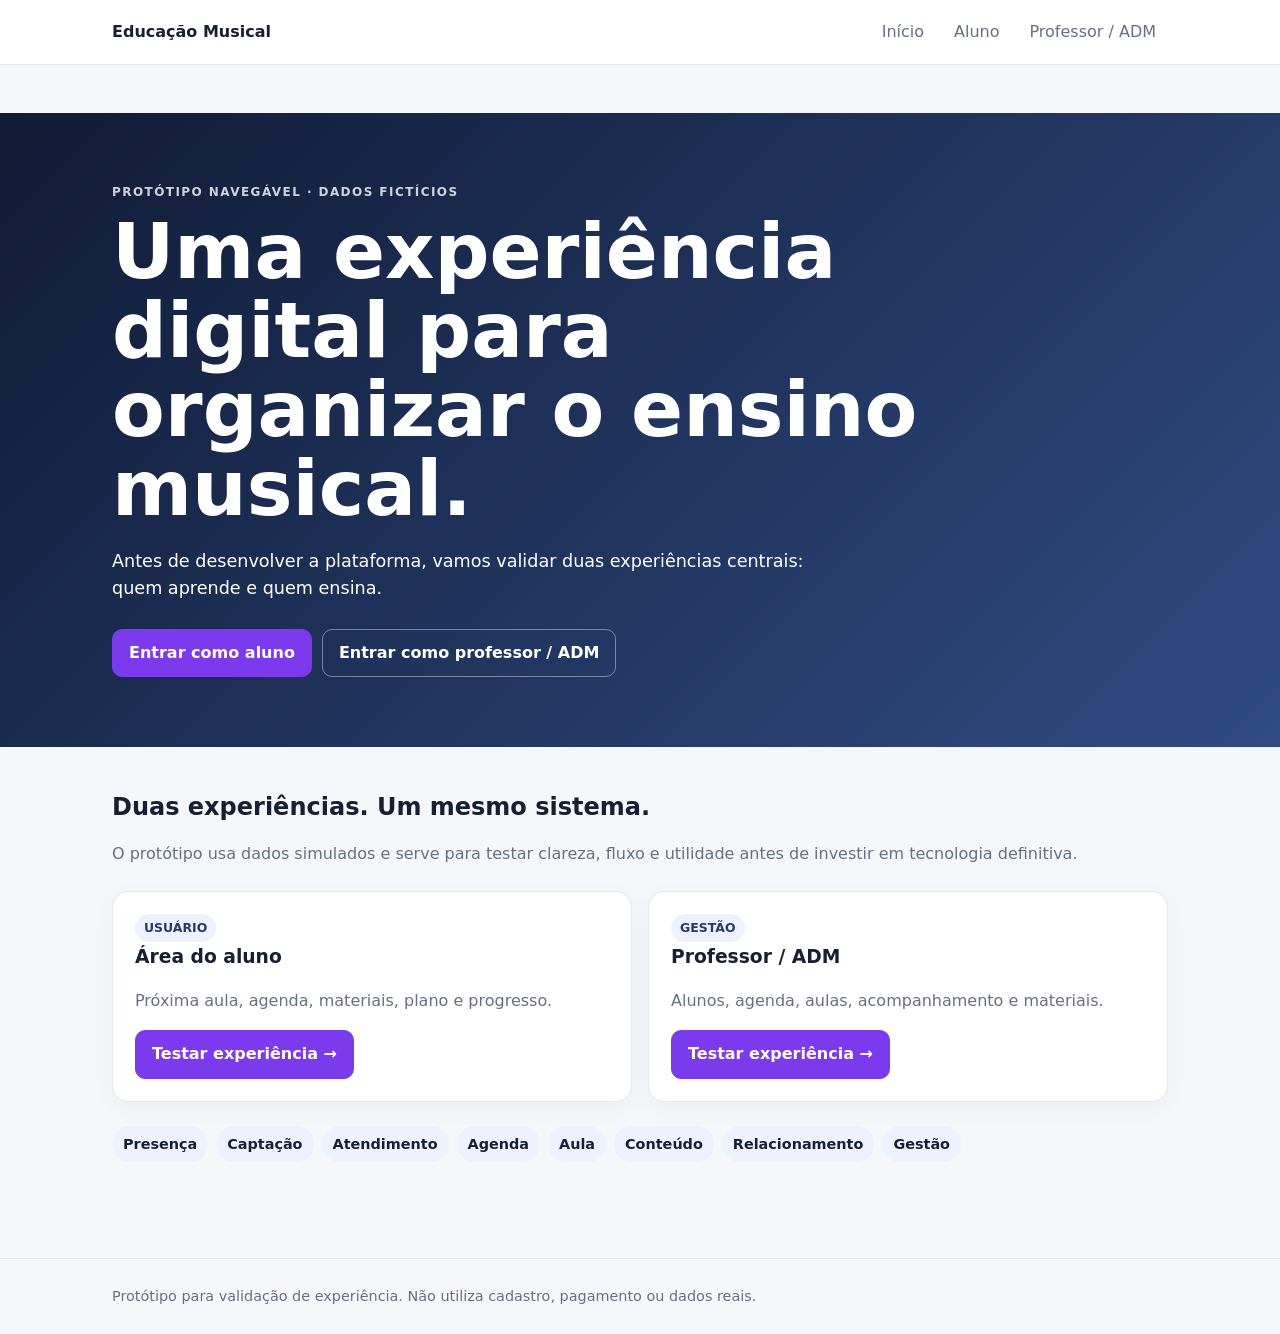
==== index.html @ 4cf5a686 "refactor: simplificar prototipo em usuario e professor" ====
<!doctype html>
<html lang="pt-BR">
<head>
<meta charset="utf-8">
<meta name="viewport" content="width=device-width,initial-scale=1">
<meta name="description" content="Protótipo navegável de uma plataforma de educação musical.">
<title>Educação Musical — Protótipo</title>
<style>
:root{--ink:#172033;--muted:#667085;--bg:#f5f7fb;--card:#fff;--line:#e4e8ef;--primary:#243b69;--accent:#7c3aed;--soft:#eef2ff;--ok:#16794b}*{box-sizing:border-box}body{margin:0;font-family:system-ui,-apple-system,"Segoe UI",sans-serif;color:var(--ink);background:var(--bg);line-height:1.55}button,input,select{font:inherit}button{cursor:pointer}.wrap{max-width:1100px;margin:auto;padding:0 22px}header{background:#fff;border-bottom:1px solid var(--line);position:sticky;top:0;z-index:10}nav{min-height:64px;display:flex;justify-content:space-between;align-items:center;gap:16px}.brand{font-weight:800}.navlinks{display:flex;gap:6px}.navlinks button{border:0;background:transparent;padding:9px 12px;border-radius:9px;color:var(--muted)}.navlinks button:hover{background:var(--soft);color:var(--primary)}main{min-height:calc(100vh - 64px)}.view{display:none;padding:48px 0 72px}.view.active{display:block}.hero{padding:70px 0;background:linear-gradient(135deg,#101b35,#304b83);color:#fff}.hero h1{font-size:clamp(2.4rem,6vw,4.8rem);line-height:1.03;max-width:820px;margin:10px 0 20px}.hero p{max-width:720px;font-size:1.1rem}.eyebrow{text-transform:uppercase;letter-spacing:.12em;font-size:.75rem;font-weight:800;opacity:.8}.actions{display:flex;gap:10px;flex-wrap:wrap;margin-top:26px}.btn{border:1px solid var(--line);border-radius:10px;padding:11px 16px;font-weight:700;background:#fff;color:var(--ink)}.btn.primary{background:var(--accent);border-color:var(--accent);color:#fff}.btn.ghost{background:transparent;border-color:#ffffff66;color:#fff}.section-head{margin-bottom:24px}.section-head h1,.section-head h2{margin:0 0 8px}.muted{color:var(--muted)}.grid{display:grid;grid-template-columns:repeat(auto-fit,minmax(230px,1fr));gap:16px}.card{background:var(--card);border:1px solid var(--line);border-radius:16px;padding:22px;box-shadow:0 7px 25px #0f172a0b}.card h3{margin-top:0}.tag{display:inline-block;background:var(--soft);color:var(--primary);border-radius:999px;padding:4px 9px;font-size:.78rem;font-weight:700}.choice{transition:.15s}.choice:hover{transform:translateY(-2px)}.choice .btn{width:100%;margin-top:10px}.price{font-size:1.7rem;font-weight:800;margin:12px 0}.flow{display:flex;flex-wrap:wrap;gap:8px;margin:24px 0}.flow span{background:var(--soft);padding:7px 11px;border-radius:999px;font-weight:700;font-size:.9rem}.form{display:grid;gap:14px;max-width:620px}label{display:grid;gap:6px;font-weight:700}input,select{padding:11px 12px;border:1px solid #cfd6e2;border-radius:9px;background:#fff}.summary{background:#f8f7ff;border:1px solid #ddd6fe;border-radius:12px;padding:16px;margin-bottom:18px}.summary strong{display:block}.notice{display:none;padding:13px 15px;border-radius:10px;margin-bottom:18px}.notice.show{display:block}.notice.ok{background:#eef8f2;border:1px solid #bfe2cd;color:#175b3a}.kpis{display:grid;grid-template-columns:repeat(auto-fit,minmax(170px,1fr));gap:14px;margin:22px 0}.kpi strong{display:block;font-size:1.8rem}.table{width:100%;border-collapse:collapse;background:#fff;border:1px solid var(--line)}.table th,.table td{padding:12px;border-bottom:1px solid var(--line);text-align:left}.table th{font-size:.82rem;color:var(--muted)}footer{border-top:1px solid var(--line);padding:26px 0;color:var(--muted);font-size:.9rem}@media(max-width:700px){nav{flex-direction:column;align-items:stretch;padding:10px 0}.navlinks{overflow:auto}.brand{text-align:center}.hero{padding:50px 0}.view{padding-top:30px}}
</style>
</head>
<body>
<header><div class="wrap"><nav><div class="brand">Educação Musical</div><div class="navlinks"><button data-route="home">Início</button><button data-route="aluno">Aluno</button><button data-route="professor">Professor / ADM</button></div></nav></div></header>
<main>
<section class="view active" id="home"><div class="hero"><div class="wrap"><div class="eyebrow">Protótipo navegável · dados fictícios</div><h1>Uma experiência digital para organizar o ensino musical.</h1><p>Antes de desenvolver a plataforma, vamos validar duas experiências centrais: quem aprende e quem ensina.</p><div class="actions"><button class="btn primary" data-route="aluno">Entrar como aluno</button><button class="btn ghost" data-route="professor">Entrar como professor / ADM</button></div></div></div><div class="wrap" style="padding-top:42px"><div class="section-head"><h2>Duas experiências. Um mesmo sistema.</h2><p class="muted">O protótipo usa dados simulados e serve para testar clareza, fluxo e utilidade antes de investir em tecnologia definitiva.</p></div><div class="grid"><div class="card"><span class="tag">USUÁRIO</span><h3>Área do aluno</h3><p class="muted">Próxima aula, agenda, materiais, plano e progresso.</p><button class="btn primary" data-route="aluno">Testar experiência →</button></div><div class="card"><span class="tag">GESTÃO</span><h3>Professor / ADM</h3><p class="muted">Alunos, agenda, aulas, acompanhamento e materiais.</p><button class="btn primary" data-route="professor">Testar experiência →</button></div></div><div class="flow"><span>Presença</span><span>Captação</span><span>Atendimento</span><span>Agenda</span><span>Aula</span><span>Conteúdo</span><span>Relacionamento</span><span>Gestão</span></div></div></section>

<section class="view" id="aluno"><div class="wrap"><div class="section-head"><div class="eyebrow" style="color:var(--accent)">Área do aluno</div><h1>Olá, Marina.</h1><p class="muted">Tudo o que você precisa para saber qual é o próximo passo.</p></div><div class="kpis"><div class="card kpi"><span class="muted">Próxima aula</span><strong id="slot">15/09</strong><span id="slotDetail">19:00 · Online</span></div><div class="card kpi"><span class="muted">Plano</span><strong id="plan">Essencial</strong><span>Ativo</span></div><div class="card kpi"><span class="muted">Progresso</span><strong>68%</strong><span>Trilha atual</span></div></div><div class="grid"><div class="card"><h3>Agendar / alterar aula</h3><p class="muted">Escolha uma opção para simular uma alteração.</p><select id="agenda"><option value="15/09|19:00 · Online">15/09 · 19:00 · Online</option><option value="16/09|18:00 · Presencial">16/09 · 18:00 · Presencial</option><option value="17/09|20:00 · Online">17/09 · 20:00 · Online</option></select><button class="btn primary" id="saveAgenda" style="margin-top:10px">Atualizar próxima aula</button><div id="agendaFeedback" class="notice ok" style="margin-top:12px">Próxima aula atualizada nesta simulação.</div></div><div class="card"><h3>Materiais</h3><p>🎥 Fundamentos de ritmo</p><p>📄 Exercício semanal — prática musical</p><button class="btn" id="materialBtn">Marcar material como visto</button><div id="materialFeedback" class="notice ok" style="margin-top:12px">Material marcado como visto.</div></div><div class="card"><h3>Meu progresso</h3><p class="muted">Acompanhamento simples da trilha atual.</p><p><strong>68%</strong> concluído</p><p>Próximo passo: concluir a prática semanal e registrar dúvidas.</p></div></div><div class="actions"><button class="btn" data-route="home">← Voltar ao início</button></div></div></section>

<section class="view" id="professor"><div class="wrap"><div class="section-head"><div class="eyebrow" style="color:var(--accent)">Professor / ADM</div><h1>Painel de gestão</h1><p class="muted">Uma visão simples para organizar alunos, agenda e acompanhamento.</p></div><div class="kpis"><div class="card kpi"><span class="muted">Alunos ativos</span><strong>24</strong><span>+3 este mês</span></div><div class="card kpi"><span class="muted">Aulas hoje</span><strong>6</strong><span>2 próximas</span></div><div class="card kpi"><span class="muted">Pendências</span><strong>4</strong><span>Precisam de atenção</span></div></div><div class="grid"><div class="card"><h3>Alunos</h3><p class="muted">Acompanhe situação e próximo passo.</p><table class="table"><thead><tr><th>Aluno</th><th>Status</th><th>Próxima aula</th></tr></thead><tbody><tr><td>Marina Souza</td><td>Ativo</td><td>15/09 · 19h</td></tr><tr><td>Rafael Lima</td><td>Ativo</td><td>16/09 · 18h</td></tr><tr><td>Camila Alves</td><td>Atenção</td><td>17/09 · 20h</td></tr></tbody></table></div><div class="card"><h3>Agenda</h3><p>Hoje · 18:00 — Aula individual</p><p>Hoje · 19:00 — Aula individual</p><p>Amanhã · 18:00 — Aula presencial</p><button class="btn primary" id="agendaAdmBtn">Ver agenda completa</button><div id="agendaAdmFeedback" class="notice ok" style="margin-top:12px">Aqui entrará a agenda integrada na próxima etapa.</div></div><div class="card"><h3>Acompanhamento</h3><p class="muted">Registrar evolução, observações e próximos objetivos de cada aluno.</p><button class="btn primary" id="studentBtn">Abrir acompanhamento</button><div id="studentFeedback" class="notice ok" style="margin-top:12px">Área de acompanhamento prevista para o próximo ciclo.</div></div><div class="card"><h3>Materiais</h3><p class="muted">Organizar conteúdos e materiais disponibilizados aos alunos.</p><button class="btn" id="materialsAdmBtn">Gerenciar materiais</button><div id="materialsAdmFeedback" class="notice ok" style="margin-top:12px">Gestão de materiais prevista para o próximo ciclo.</div></div></div><div class="actions"><button class="btn" data-route="home">← Voltar ao início</button></div></div></section>
</main>
<footer><div class="wrap">Protótipo para validação de experiência. Não utiliza cadastro, pagamento ou dados reais.</div></footer>
<script>
const state={route:'home',slot:'15/09|19:00 · Online'};
function show(route){document.querySelectorAll('.view').forEach(v=>v.classList.toggle('active',v.id===route));state.route=route;window.scrollTo({top:0,behavior:'smooth'});}
document.querySelectorAll('[data-route]').forEach(b=>b.addEventListener('click',()=>show(b.dataset.route)));
document.getElementById('saveAgenda').addEventListener('click',()=>{const [d,t]=document.getElementById('agenda').value.split('|');state.slot=d+'|'+t;document.getElementById('slot').textContent=d;document.getElementById('slotDetail').textContent=t;document.getElementById('agendaFeedback').classList.add('show');});
function feedback(id){document.getElementById(id).classList.add('show')}
document.getElementById('materialBtn').addEventListener('click',()=>feedback('materialFeedback'));
document.getElementById('agendaAdmBtn').addEventListener('click',()=>feedback('agendaAdmFeedback'));
document.getElementById('studentBtn').addEventListener('click',()=>feedback('studentFeedback'));
document.getElementById('materialsAdmBtn').addEventListener('click',()=>feedback('materialsAdmFeedback'));
</script>
</body>
</html>
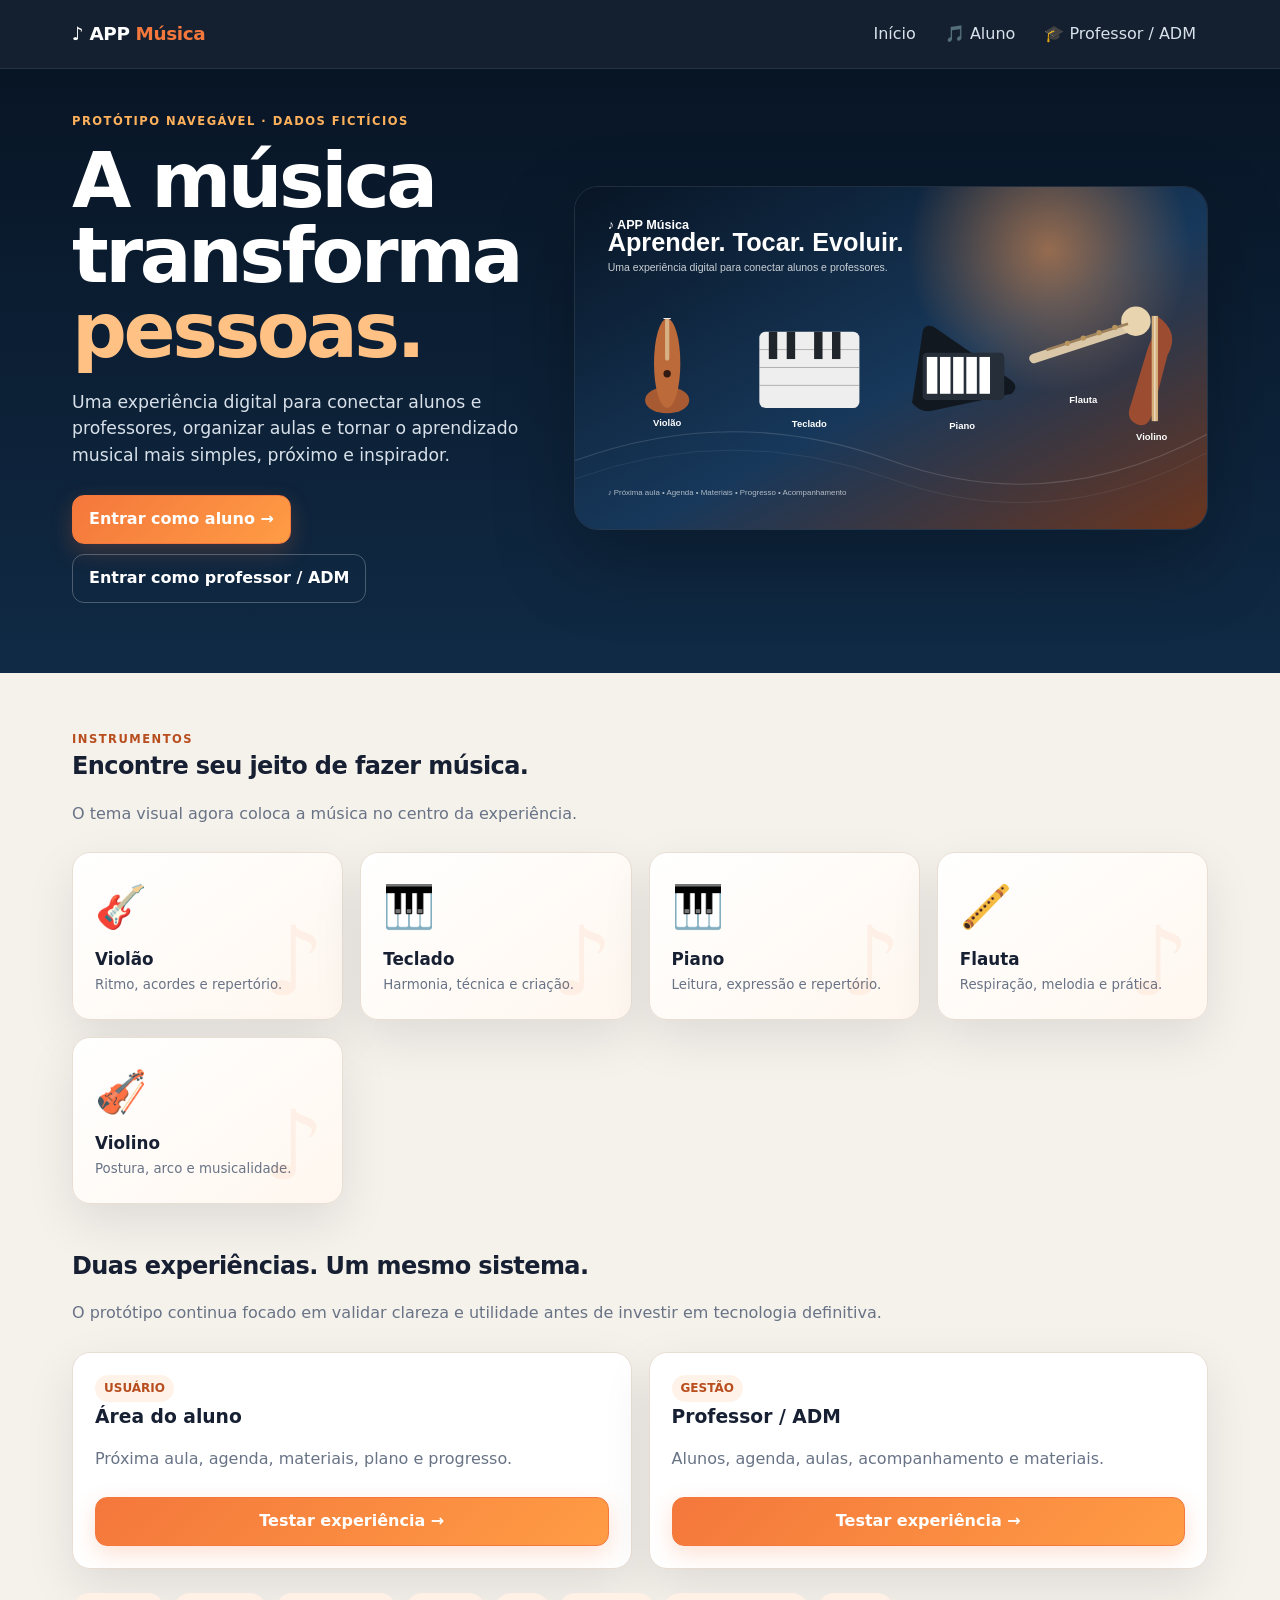
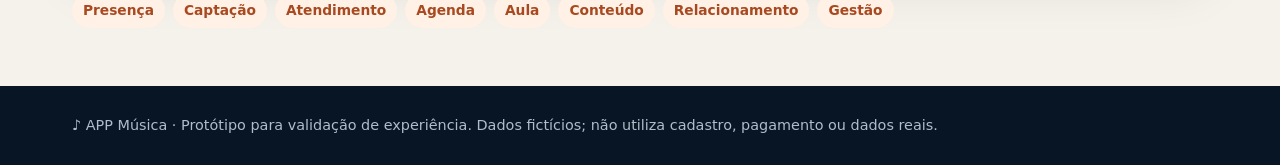
==== commit ab2aee1c: "feat: renovar prototipo com tema musical" ====
--- a/index.html
+++ b/index.html
@@ -4,31 +4,28 @@
 <meta charset="utf-8">
 <meta name="viewport" content="width=device-width,initial-scale=1">
 <meta name="description" content="Protótipo navegável de uma plataforma de educação musical.">
-<title>Educação Musical — Protótipo</title>
+<title>APP Música — Protótipo</title>
 <style>
-:root{--ink:#172033;--muted:#667085;--bg:#f5f7fb;--card:#fff;--line:#e4e8ef;--primary:#243b69;--accent:#7c3aed;--soft:#eef2ff;--ok:#16794b}*{box-sizing:border-box}body{margin:0;font-family:system-ui,-apple-system,"Segoe UI",sans-serif;color:var(--ink);background:var(--bg);line-height:1.55}button,input,select{font:inherit}button{cursor:pointer}.wrap{max-width:1100px;margin:auto;padding:0 22px}header{background:#fff;border-bottom:1px solid var(--line);position:sticky;top:0;z-index:10}nav{min-height:64px;display:flex;justify-content:space-between;align-items:center;gap:16px}.brand{font-weight:800}.navlinks{display:flex;gap:6px}.navlinks button{border:0;background:transparent;padding:9px 12px;border-radius:9px;color:var(--muted)}.navlinks button:hover{background:var(--soft);color:var(--primary)}main{min-height:calc(100vh - 64px)}.view{display:none;padding:48px 0 72px}.view.active{display:block}.hero{padding:70px 0;background:linear-gradient(135deg,#101b35,#304b83);color:#fff}.hero h1{font-size:clamp(2.4rem,6vw,4.8rem);line-height:1.03;max-width:820px;margin:10px 0 20px}.hero p{max-width:720px;font-size:1.1rem}.eyebrow{text-transform:uppercase;letter-spacing:.12em;font-size:.75rem;font-weight:800;opacity:.8}.actions{display:flex;gap:10px;flex-wrap:wrap;margin-top:26px}.btn{border:1px solid var(--line);border-radius:10px;padding:11px 16px;font-weight:700;background:#fff;color:var(--ink)}.btn.primary{background:var(--accent);border-color:var(--accent);color:#fff}.btn.ghost{background:transparent;border-color:#ffffff66;color:#fff}.section-head{margin-bottom:24px}.section-head h1,.section-head h2{margin:0 0 8px}.muted{color:var(--muted)}.grid{display:grid;grid-template-columns:repeat(auto-fit,minmax(230px,1fr));gap:16px}.card{background:var(--card);border:1px solid var(--line);border-radius:16px;padding:22px;box-shadow:0 7px 25px #0f172a0b}.card h3{margin-top:0}.tag{display:inline-block;background:var(--soft);color:var(--primary);border-radius:999px;padding:4px 9px;font-size:.78rem;font-weight:700}.choice{transition:.15s}.choice:hover{transform:translateY(-2px)}.choice .btn{width:100%;margin-top:10px}.price{font-size:1.7rem;font-weight:800;margin:12px 0}.flow{display:flex;flex-wrap:wrap;gap:8px;margin:24px 0}.flow span{background:var(--soft);padding:7px 11px;border-radius:999px;font-weight:700;font-size:.9rem}.form{display:grid;gap:14px;max-width:620px}label{display:grid;gap:6px;font-weight:700}input,select{padding:11px 12px;border:1px solid #cfd6e2;border-radius:9px;background:#fff}.summary{background:#f8f7ff;border:1px solid #ddd6fe;border-radius:12px;padding:16px;margin-bottom:18px}.summary strong{display:block}.notice{display:none;padding:13px 15px;border-radius:10px;margin-bottom:18px}.notice.show{display:block}.notice.ok{background:#eef8f2;border:1px solid #bfe2cd;color:#175b3a}.kpis{display:grid;grid-template-columns:repeat(auto-fit,minmax(170px,1fr));gap:14px;margin:22px 0}.kpi strong{display:block;font-size:1.8rem}.table{width:100%;border-collapse:collapse;background:#fff;border:1px solid var(--line)}.table th,.table td{padding:12px;border-bottom:1px solid var(--line);text-align:left}.table th{font-size:.82rem;color:var(--muted)}footer{border-top:1px solid var(--line);padding:26px 0;color:var(--muted);font-size:.9rem}@media(max-width:700px){nav{flex-direction:column;align-items:stretch;padding:10px 0}.navlinks{overflow:auto}.brand{text-align:center}.hero{padding:50px 0}.view{padding-top:30px}}
+:root{--ink:#172033;--muted:#687386;--bg:#f5f1eb;--card:#fff;--line:#e8ded3;--navy:#081525;--blue:#17385b;--orange:#f4773b;--gold:#ffb15c;--soft:#fff3e9;--ok:#16794b;--shadow:0 18px 50px #07152518}*{box-sizing:border-box}html{scroll-behavior:smooth}body{margin:0;font-family:Inter,system-ui,-apple-system,"Segoe UI",sans-serif;color:var(--ink);background:var(--bg);line-height:1.55}button,input,select{font:inherit}button{cursor:pointer}.wrap{max-width:1180px;margin:auto;padding:0 22px}header{background:#081525f2;color:#fff;border-bottom:1px solid #ffffff16;position:sticky;top:0;z-index:20;backdrop-filter:blur(12px)}nav{min-height:68px;display:flex;justify-content:space-between;align-items:center;gap:18px}.brand{font-weight:900;font-size:1.15rem;letter-spacing:-.02em}.brand span{color:var(--orange)}.navlinks{display:flex;gap:5px}.navlinks button{border:0;background:transparent;padding:9px 12px;border-radius:10px;color:#d9e1eb}.navlinks button:hover{background:#ffffff12;color:#fff}.view{display:none}.view.active{display:block}.hero{padding:44px 0 70px;background:linear-gradient(180deg,var(--navy),#102a45);color:#fff}.hero-grid{display:grid;grid-template-columns:.85fr 1.15fr;gap:34px;align-items:center}.eyebrow{text-transform:uppercase;letter-spacing:.13em;font-size:.72rem;font-weight:900;color:var(--gold)}.hero h1{font-size:clamp(2.7rem,6vw,5.4rem);line-height:.98;letter-spacing:-.045em;max-width:650px;margin:12px 0 20px}.hero h1 em{font-style:normal;color:#ffc184}.hero p{max-width:620px;color:#d8e1ea;font-size:1.08rem}.actions{display:flex;gap:10px;flex-wrap:wrap;margin-top:26px}.btn{border:1px solid var(--line);border-radius:12px;padding:11px 16px;font-weight:800;background:#fff;color:var(--ink);transition:.16s}.btn:hover{transform:translateY(-1px)}.btn.primary{background:linear-gradient(135deg,var(--orange),#ff9c45);border-color:var(--orange);color:#fff;box-shadow:0 8px 22px #f4773b38}.btn.dark{background:#102d4a;border-color:#31587d;color:#fff}.btn.ghost{background:transparent;border-color:#ffffff40;color:#fff}.hero-art{border-radius:24px;overflow:hidden;box-shadow:0 30px 80px #00000042;border:1px solid #ffffff18}.hero-art img{display:block;width:100%;height:auto}.section{padding:58px 0}.section-head{margin-bottom:26px}.section-head h1,.section-head h2{margin:0 0 8px;letter-spacing:-.025em}.muted{color:var(--muted)}.grid{display:grid;grid-template-columns:repeat(auto-fit,minmax(235px,1fr));gap:17px}.card{background:var(--card);border:1px solid var(--line);border-radius:18px;padding:22px;box-shadow:var(--shadow)}.card h3{margin:0 0 8px}.instrument{position:relative;overflow:hidden;min-height:145px;background:linear-gradient(145deg,#fff,#fff7ef)}.instrument .icon{font-size:2.6rem}.instrument strong{display:block;font-size:1.05rem;margin-top:6px}.instrument small{color:var(--muted)}.instrument:after{content:'♪';position:absolute;right:18px;bottom:-18px;font-size:6rem;color:#f4773b12;font-weight:900}.tag{display:inline-block;background:var(--soft);color:#b84d1e;border-radius:999px;padding:4px 9px;font-size:.75rem;font-weight:900}.choice{transition:.16s}.choice:hover{transform:translateY(-3px)}.choice .btn{width:100%;margin-top:10px}.kpis{display:grid;grid-template-columns:repeat(auto-fit,minmax(170px,1fr));gap:14px;margin:22px 0}.kpi strong{display:block;font-size:1.8rem;line-height:1.15;margin:5px 0}.progress{height:10px;border-radius:99px;background:#eee5dc;overflow:hidden}.progress i{display:block;height:100%;width:68%;background:linear-gradient(90deg,var(--orange),var(--gold));border-radius:99px}.notice{display:none;padding:13px 15px;border-radius:10px;margin-top:12px}.notice.show{display:block}.notice.ok{background:#eef8f2;border:1px solid #bfe2cd;color:#175b3a}.table{width:100%;border-collapse:collapse;background:#fff;border:1px solid var(--line);border-radius:12px;overflow:hidden}.table th,.table td{padding:12px;border-bottom:1px solid var(--line);text-align:left}.table th{font-size:.8rem;color:var(--muted)}.dark-panel{background:linear-gradient(145deg,#081525,#17385b);color:#fff;border-radius:22px;padding:26px;box-shadow:0 22px 60px #07152525}.dark-panel .card{background:#ffffff0b;border-color:#ffffff14;color:#fff;box-shadow:none}.dark-panel .muted{color:#b9c6d5}.flow{display:flex;flex-wrap:wrap;gap:8px;margin-top:24px}.flow span{background:#fff1e6;color:#a84920;padding:7px 11px;border-radius:999px;font-weight:800;font-size:.86rem}footer{background:#081525;color:#aebdca;padding:28px 0;font-size:.9rem}@media(max-width:850px){.hero-grid{grid-template-columns:1fr}.hero-art{order:-1}.hero h1{font-size:clamp(2.6rem,12vw,4rem)}}@media(max-width:700px){nav{flex-direction:column;align-items:stretch;padding:10px 0}.navlinks{overflow:auto}.navlinks button{white-space:nowrap}.brand{text-align:center}.hero{padding-top:26px}.section{padding:38px 0}.card{padding:18px}}
 </style>
 </head>
 <body>
-<header><div class="wrap"><nav><div class="brand">Educação Musical</div><div class="navlinks"><button data-route="home">Início</button><button data-route="aluno">Aluno</button><button data-route="professor">Professor / ADM</button></div></nav></div></header>
+<header><div class="wrap"><nav><div class="brand">♪ APP <span>Música</span></div><div class="navlinks"><button data-route="home">Início</button><button data-route="aluno">🎵 Aluno</button><button data-route="professor">🎓 Professor / ADM</button></div></nav></div></header>
 <main>
-<section class="view active" id="home"><div class="hero"><div class="wrap"><div class="eyebrow">Protótipo navegável · dados fictícios</div><h1>Uma experiência digital para organizar o ensino musical.</h1><p>Antes de desenvolver a plataforma, vamos validar duas experiências centrais: quem aprende e quem ensina.</p><div class="actions"><button class="btn primary" data-route="aluno">Entrar como aluno</button><button class="btn ghost" data-route="professor">Entrar como professor / ADM</button></div></div></div><div class="wrap" style="padding-top:42px"><div class="section-head"><h2>Duas experiências. Um mesmo sistema.</h2><p class="muted">O protótipo usa dados simulados e serve para testar clareza, fluxo e utilidade antes de investir em tecnologia definitiva.</p></div><div class="grid"><div class="card"><span class="tag">USUÁRIO</span><h3>Área do aluno</h3><p class="muted">Próxima aula, agenda, materiais, plano e progresso.</p><button class="btn primary" data-route="aluno">Testar experiência →</button></div><div class="card"><span class="tag">GESTÃO</span><h3>Professor / ADM</h3><p class="muted">Alunos, agenda, aulas, acompanhamento e materiais.</p><button class="btn primary" data-route="professor">Testar experiência →</button></div></div><div class="flow"><span>Presença</span><span>Captação</span><span>Atendimento</span><span>Agenda</span><span>Aula</span><span>Conteúdo</span><span>Relacionamento</span><span>Gestão</span></div></div></section>
-
-<section class="view" id="aluno"><div class="wrap"><div class="section-head"><div class="eyebrow" style="color:var(--accent)">Área do aluno</div><h1>Olá, Marina.</h1><p class="muted">Tudo o que você precisa para saber qual é o próximo passo.</p></div><div class="kpis"><div class="card kpi"><span class="muted">Próxima aula</span><strong id="slot">15/09</strong><span id="slotDetail">19:00 · Online</span></div><div class="card kpi"><span class="muted">Plano</span><strong id="plan">Essencial</strong><span>Ativo</span></div><div class="card kpi"><span class="muted">Progresso</span><strong>68%</strong><span>Trilha atual</span></div></div><div class="grid"><div class="card"><h3>Agendar / alterar aula</h3><p class="muted">Escolha uma opção para simular uma alteração.</p><select id="agenda"><option value="15/09|19:00 · Online">15/09 · 19:00 · Online</option><option value="16/09|18:00 · Presencial">16/09 · 18:00 · Presencial</option><option value="17/09|20:00 · Online">17/09 · 20:00 · Online</option></select><button class="btn primary" id="saveAgenda" style="margin-top:10px">Atualizar próxima aula</button><div id="agendaFeedback" class="notice ok" style="margin-top:12px">Próxima aula atualizada nesta simulação.</div></div><div class="card"><h3>Materiais</h3><p>🎥 Fundamentos de ritmo</p><p>📄 Exercício semanal — prática musical</p><button class="btn" id="materialBtn">Marcar material como visto</button><div id="materialFeedback" class="notice ok" style="margin-top:12px">Material marcado como visto.</div></div><div class="card"><h3>Meu progresso</h3><p class="muted">Acompanhamento simples da trilha atual.</p><p><strong>68%</strong> concluído</p><p>Próximo passo: concluir a prática semanal e registrar dúvidas.</p></div></div><div class="actions"><button class="btn" data-route="home">← Voltar ao início</button></div></div></section>
-
-<section class="view" id="professor"><div class="wrap"><div class="section-head"><div class="eyebrow" style="color:var(--accent)">Professor / ADM</div><h1>Painel de gestão</h1><p class="muted">Uma visão simples para organizar alunos, agenda e acompanhamento.</p></div><div class="kpis"><div class="card kpi"><span class="muted">Alunos ativos</span><strong>24</strong><span>+3 este mês</span></div><div class="card kpi"><span class="muted">Aulas hoje</span><strong>6</strong><span>2 próximas</span></div><div class="card kpi"><span class="muted">Pendências</span><strong>4</strong><span>Precisam de atenção</span></div></div><div class="grid"><div class="card"><h3>Alunos</h3><p class="muted">Acompanhe situação e próximo passo.</p><table class="table"><thead><tr><th>Aluno</th><th>Status</th><th>Próxima aula</th></tr></thead><tbody><tr><td>Marina Souza</td><td>Ativo</td><td>15/09 · 19h</td></tr><tr><td>Rafael Lima</td><td>Ativo</td><td>16/09 · 18h</td></tr><tr><td>Camila Alves</td><td>Atenção</td><td>17/09 · 20h</td></tr></tbody></table></div><div class="card"><h3>Agenda</h3><p>Hoje · 18:00 — Aula individual</p><p>Hoje · 19:00 — Aula individual</p><p>Amanhã · 18:00 — Aula presencial</p><button class="btn primary" id="agendaAdmBtn">Ver agenda completa</button><div id="agendaAdmFeedback" class="notice ok" style="margin-top:12px">Aqui entrará a agenda integrada na próxima etapa.</div></div><div class="card"><h3>Acompanhamento</h3><p class="muted">Registrar evolução, observações e próximos objetivos de cada aluno.</p><button class="btn primary" id="studentBtn">Abrir acompanhamento</button><div id="studentFeedback" class="notice ok" style="margin-top:12px">Área de acompanhamento prevista para o próximo ciclo.</div></div><div class="card"><h3>Materiais</h3><p class="muted">Organizar conteúdos e materiais disponibilizados aos alunos.</p><button class="btn" id="materialsAdmBtn">Gerenciar materiais</button><div id="materialsAdmFeedback" class="notice ok" style="margin-top:12px">Gestão de materiais prevista para o próximo ciclo.</div></div></div><div class="actions"><button class="btn" data-route="home">← Voltar ao início</button></div></div></section>
+<section class="view active" id="home">
+<div class="hero"><div class="wrap hero-grid"><div><div class="eyebrow">Protótipo navegável · dados fictícios</div><h1>A música transforma <em>pessoas.</em></h1><p>Uma experiência digital para conectar alunos e professores, organizar aulas e tornar o aprendizado musical mais simples, próximo e inspirador.</p><div class="actions"><button class="btn primary" data-route="aluno">Entrar como aluno →</button><button class="btn ghost" data-route="professor">Entrar como professor / ADM</button></div></div><div class="hero-art"><img src="assets/app-musica-visual.svg" alt="Ambiente musical com violão, teclado, piano, flauta e violino"></div></div></div>
+<div class="section"><div class="wrap"><div class="section-head"><div class="eyebrow" style="color:#b84d1e">Instrumentos</div><h2>Encontre seu jeito de fazer música.</h2><p class="muted">O tema visual agora coloca a música no centro da experiência.</p></div><div class="grid"><div class="card instrument"><div class="icon">🎸</div><strong>Violão</strong><small>Ritmo, acordes e repertório.</small></div><div class="card instrument"><div class="icon">🎹</div><strong>Teclado</strong><small>Harmonia, técnica e criação.</small></div><div class="card instrument"><div class="icon">🎹</div><strong>Piano</strong><small>Leitura, expressão e repertório.</small></div><div class="card instrument"><div class="icon">🪈</div><strong>Flauta</strong><small>Respiração, melodia e prática.</small></div><div class="card instrument"><div class="icon">🎻</div><strong>Violino</strong><small>Postura, arco e musicalidade.</small></div></div><div class="section-head" style="margin-top:44px"><h2>Duas experiências. Um mesmo sistema.</h2><p class="muted">O protótipo continua focado em validar clareza e utilidade antes de investir em tecnologia definitiva.</p></div><div class="grid"><div class="card choice"><span class="tag">USUÁRIO</span><h3>Área do aluno</h3><p class="muted">Próxima aula, agenda, materiais, plano e progresso.</p><button class="btn primary" data-route="aluno">Testar experiência →</button></div><div class="card choice"><span class="tag">GESTÃO</span><h3>Professor / ADM</h3><p class="muted">Alunos, agenda, aulas, acompanhamento e materiais.</p><button class="btn primary" data-route="professor">Testar experiência →</button></div></div><div class="flow"><span>Presença</span><span>Captação</span><span>Atendimento</span><span>Agenda</span><span>Aula</span><span>Conteúdo</span><span>Relacionamento</span><span>Gestão</span></div></div></div>
+</section>
+<section class="view" id="aluno"><div class="section"><div class="wrap"><div class="section-head"><div class="eyebrow" style="color:#b84d1e">🎵 Área do aluno</div><h1>Olá, Marina.</h1><p class="muted">Tudo o que você precisa para saber qual é o próximo passo na sua jornada musical.</p></div><div class="kpis"><div class="card kpi"><span class="muted">Próxima aula</span><strong id="slot">15/09</strong><span id="slotDetail">19:00 · Online</span></div><div class="card kpi"><span class="muted">Instrumento</span><strong>Violão</strong><span>Nível intermediário</span></div><div class="card kpi"><span class="muted">Progresso</span><strong>68%</strong><span>Trilha atual</span></div></div><div class="grid"><div class="card"><h3>Próxima aula 🎸</h3><p><strong>Violão — repertório e ritmo</strong></p><p class="muted">Professor Carlos Mendes · 15/09 às 19:00</p><button class="btn primary">Ver detalhes da aula</button></div><div class="card"><h3>Agendar / alterar aula</h3><p class="muted">Escolha uma opção para simular uma alteração.</p><select id="agenda"><option value="15/09|19:00 · Online">15/09 · 19:00 · Online</option><option value="16/09|18:00 · Presencial">16/09 · 18:00 · Presencial</option><option value="17/09|20:00 · Online">17/09 · 20:00 · Online</option></select><button class="btn primary" id="saveAgenda" style="margin-top:10px">Atualizar próxima aula</button><div id="agendaFeedback" class="notice ok">Próxima aula atualizada nesta simulação.</div></div><div class="card"><h3>Materiais 🎼</h3><p>🎥 Fundamentos de ritmo</p><p>📄 Exercício semanal — prática musical</p><p>🎸 Repertório da próxima aula</p><button class="btn" id="materialBtn">Marcar material como visto</button><div id="materialFeedback" class="notice ok">Material marcado como visto.</div></div><div class="card"><h3>Meu progresso</h3><p class="muted">Violão · Trilha intermediária</p><div class="progress"><i></i></div><p><strong>68%</strong> concluído</p><p>Próximo passo: concluir a prática semanal e registrar dúvidas.</p></div></div><div class="actions"><button class="btn dark" data-route="home">← Voltar ao início</button></div></div></div></section>
+<section class="view" id="professor"><div class="section"><div class="wrap"><div class="dark-panel"><div class="section-head"><div class="eyebrow">🎓 Professor / ADM</div><h1>Painel de gestão musical</h1><p class="muted">Uma visão simples para organizar alunos, agenda, aulas e acompanhamento.</p></div><div class="kpis"><div class="card kpi"><span class="muted">Alunos ativos</span><strong>24</strong><span>+3 este mês</span></div><div class="card kpi"><span class="muted">Aulas hoje</span><strong>6</strong><span>2 próximas</span></div><div class="card kpi"><span class="muted">Pendências</span><strong>4</strong><span>Precisam de atenção</span></div><div class="card kpi"><span class="muted">Instrumentos</span><strong>5</strong><span>Violão · Teclado · Piano · Flauta · Violino</span></div></div><div class="grid"><div class="card"><h3>Alunos</h3><p class="muted">Acompanhe situação, instrumento e próximo passo.</p><table class="table"><thead><tr><th>Aluno</th><th>Instrumento</th><th>Próxima aula</th></tr></thead><tbody><tr><td>Marina Souza</td><td>🎸 Violão</td><td>15/09 · 19h</td></tr><tr><td>Rafael Lima</td><td>🎹 Teclado</td><td>16/09 · 18h</td></tr><tr><td>Camila Alves</td><td>🪈 Flauta</td><td>17/09 · 20h</td></tr><tr><td>Lucas Ferreira</td><td>🎻 Violino</td><td>18/09 · 17h</td></tr></tbody></table></div><div class="card"><h3>Agenda 🎶</h3><p>Hoje · 18:00 — Violão</p><p>Hoje · 19:00 — Teclado</p><p>Amanhã · 18:00 — Piano</p><p>Amanhã · 20:00 — Violino</p><button class="btn primary" id="agendaAdmBtn">Ver agenda completa</button><div id="agendaAdmFeedback" class="notice ok">Aqui entrará a agenda integrada na próxima etapa.</div></div><div class="card"><h3>Acompanhamento</h3><p class="muted">Registrar evolução, observações e próximos objetivos de cada aluno.</p><button class="btn primary" id="studentBtn">Abrir acompanhamento</button><div id="studentFeedback" class="notice ok">Área de acompanhamento prevista para o próximo ciclo.</div></div><div class="card"><h3>Materiais 🎼</h3><p class="muted">Organizar partituras, exercícios, vídeos e repertórios por instrumento.</p><button class="btn" id="materialsAdmBtn">Gerenciar materiais</button><div id="materialsAdmFeedback" class="notice ok">Gestão de materiais prevista para o próximo ciclo.</div></div></div><div class="actions"><button class="btn" data-route="home">← Voltar ao início</button></div></div></div></div></section>
 </main>
-<footer><div class="wrap">Protótipo para validação de experiência. Não utiliza cadastro, pagamento ou dados reais.</div></footer>
+<footer><div class="wrap">♪ APP Música · Protótipo para validação de experiência. Dados fictícios; não utiliza cadastro, pagamento ou dados reais.</div></footer>
 <script>
-const state={route:'home',slot:'15/09|19:00 · Online'};
-function show(route){document.querySelectorAll('.view').forEach(v=>v.classList.toggle('active',v.id===route));state.route=route;window.scrollTo({top:0,behavior:'smooth'});}
+function show(route){document.querySelectorAll('.view').forEach(v=>v.classList.toggle('active',v.id===route));window.scrollTo({top:0,behavior:'smooth'})}
 document.querySelectorAll('[data-route]').forEach(b=>b.addEventListener('click',()=>show(b.dataset.route)));
-document.getElementById('saveAgenda').addEventListener('click',()=>{const [d,t]=document.getElementById('agenda').value.split('|');state.slot=d+'|'+t;document.getElementById('slot').textContent=d;document.getElementById('slotDetail').textContent=t;document.getElementById('agendaFeedback').classList.add('show');});
+document.getElementById('saveAgenda').addEventListener('click',()=>{const [d,t]=document.getElementById('agenda').value.split('|');document.getElementById('slot').textContent=d;document.getElementById('slotDetail').textContent=t;document.getElementById('agendaFeedback').classList.add('show')});
 function feedback(id){document.getElementById(id).classList.add('show')}
-document.getElementById('materialBtn').addEventListener('click',()=>feedback('materialFeedback'));
-document.getElementById('agendaAdmBtn').addEventListener('click',()=>feedback('agendaAdmFeedback'));
-document.getElementById('studentBtn').addEventListener('click',()=>feedback('studentFeedback'));
-document.getElementById('materialsAdmBtn').addEventListener('click',()=>feedback('materialsAdmFeedback'));
+document.getElementById('materialBtn').addEventListener('click',()=>feedback('materialFeedback'));document.getElementById('agendaAdmBtn').addEventListener('click',()=>feedback('agendaAdmFeedback'));document.getElementById('studentBtn').addEventListener('click',()=>feedback('studentFeedback'));document.getElementById('materialsAdmBtn').addEventListener('click',()=>feedback('materialsAdmFeedback'));
 </script>
 </body>
 </html>
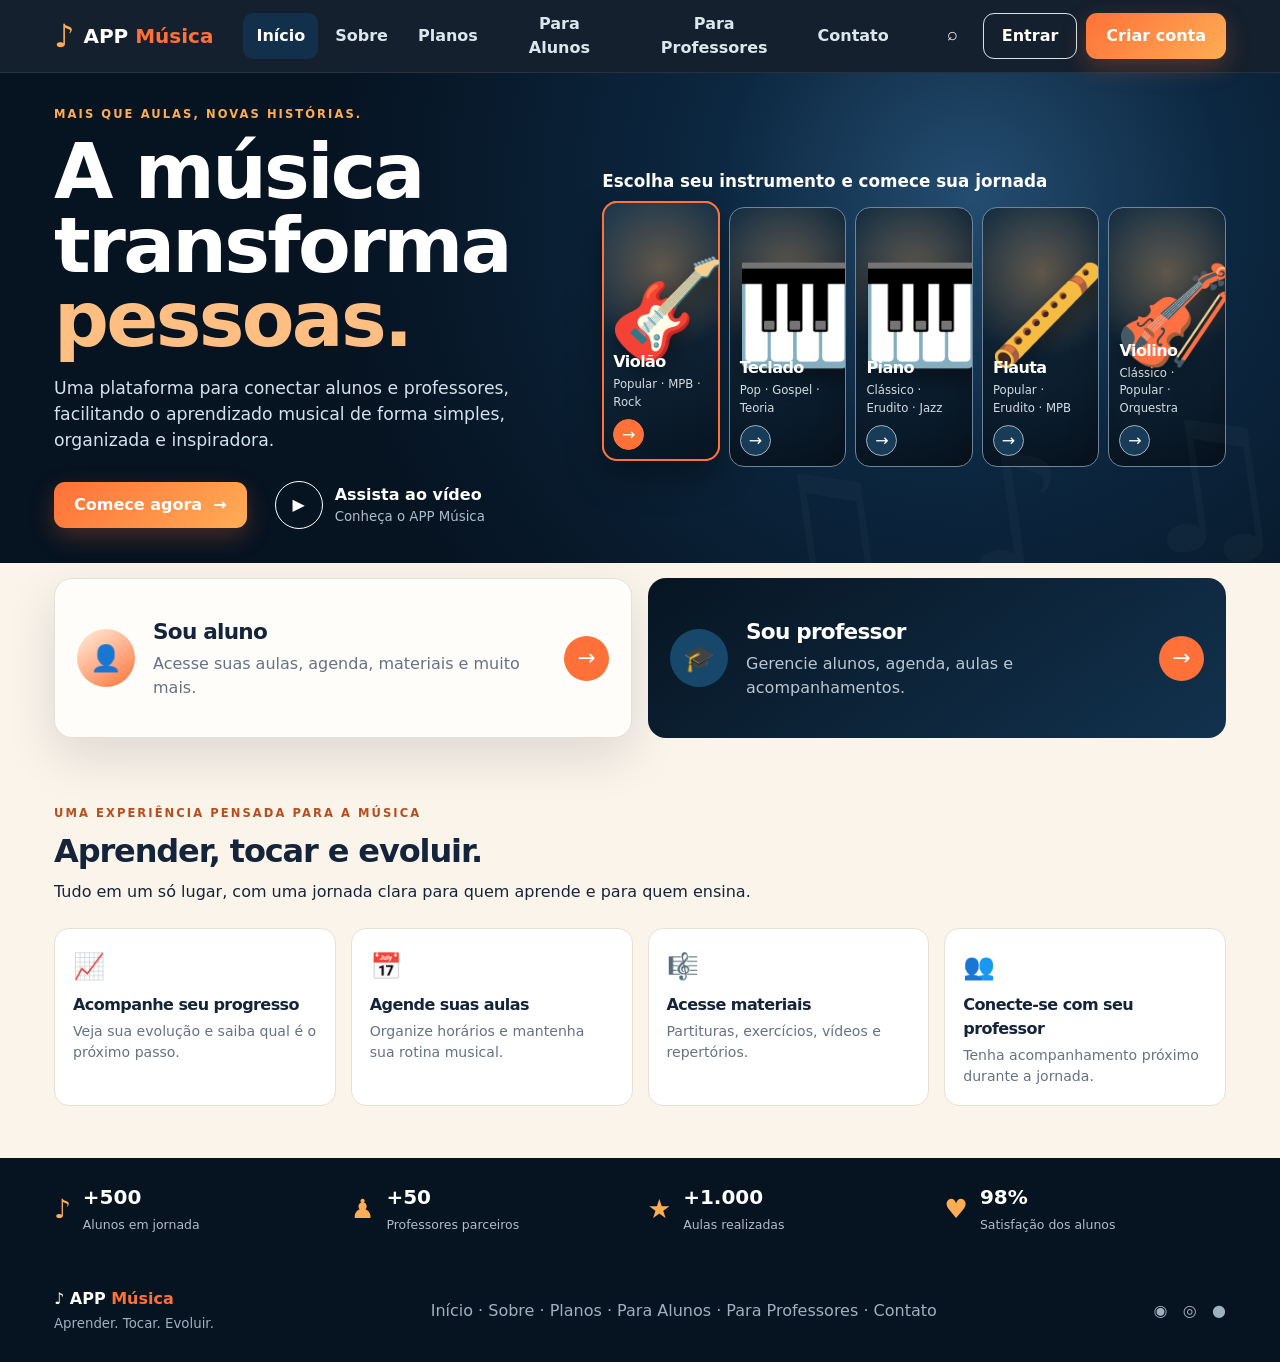
==== commit 86dffa70: "feat: refinar layout interativo inspirado na referencia musical" ====
--- a/index.html
+++ b/index.html
@@ -3,29 +3,43 @@
 <head>
 <meta charset="utf-8">
 <meta name="viewport" content="width=device-width,initial-scale=1">
-<meta name="description" content="Protótipo navegável de uma plataforma de educação musical.">
-<title>APP Música — Protótipo</title>
+<meta name="description" content="APP Música — protótipo interativo de uma plataforma de educação musical.">
+<title>APP Música — Aprender. Tocar. Evoluir.</title>
 <style>
-:root{--ink:#172033;--muted:#687386;--bg:#f5f1eb;--card:#fff;--line:#e8ded3;--navy:#081525;--blue:#17385b;--orange:#f4773b;--gold:#ffb15c;--soft:#fff3e9;--ok:#16794b;--shadow:0 18px 50px #07152518}*{box-sizing:border-box}html{scroll-behavior:smooth}body{margin:0;font-family:Inter,system-ui,-apple-system,"Segoe UI",sans-serif;color:var(--ink);background:var(--bg);line-height:1.55}button,input,select{font:inherit}button{cursor:pointer}.wrap{max-width:1180px;margin:auto;padding:0 22px}header{background:#081525f2;color:#fff;border-bottom:1px solid #ffffff16;position:sticky;top:0;z-index:20;backdrop-filter:blur(12px)}nav{min-height:68px;display:flex;justify-content:space-between;align-items:center;gap:18px}.brand{font-weight:900;font-size:1.15rem;letter-spacing:-.02em}.brand span{color:var(--orange)}.navlinks{display:flex;gap:5px}.navlinks button{border:0;background:transparent;padding:9px 12px;border-radius:10px;color:#d9e1eb}.navlinks button:hover{background:#ffffff12;color:#fff}.view{display:none}.view.active{display:block}.hero{padding:44px 0 70px;background:linear-gradient(180deg,var(--navy),#102a45);color:#fff}.hero-grid{display:grid;grid-template-columns:.85fr 1.15fr;gap:34px;align-items:center}.eyebrow{text-transform:uppercase;letter-spacing:.13em;font-size:.72rem;font-weight:900;color:var(--gold)}.hero h1{font-size:clamp(2.7rem,6vw,5.4rem);line-height:.98;letter-spacing:-.045em;max-width:650px;margin:12px 0 20px}.hero h1 em{font-style:normal;color:#ffc184}.hero p{max-width:620px;color:#d8e1ea;font-size:1.08rem}.actions{display:flex;gap:10px;flex-wrap:wrap;margin-top:26px}.btn{border:1px solid var(--line);border-radius:12px;padding:11px 16px;font-weight:800;background:#fff;color:var(--ink);transition:.16s}.btn:hover{transform:translateY(-1px)}.btn.primary{background:linear-gradient(135deg,var(--orange),#ff9c45);border-color:var(--orange);color:#fff;box-shadow:0 8px 22px #f4773b38}.btn.dark{background:#102d4a;border-color:#31587d;color:#fff}.btn.ghost{background:transparent;border-color:#ffffff40;color:#fff}.hero-art{border-radius:24px;overflow:hidden;box-shadow:0 30px 80px #00000042;border:1px solid #ffffff18}.hero-art img{display:block;width:100%;height:auto}.section{padding:58px 0}.section-head{margin-bottom:26px}.section-head h1,.section-head h2{margin:0 0 8px;letter-spacing:-.025em}.muted{color:var(--muted)}.grid{display:grid;grid-template-columns:repeat(auto-fit,minmax(235px,1fr));gap:17px}.card{background:var(--card);border:1px solid var(--line);border-radius:18px;padding:22px;box-shadow:var(--shadow)}.card h3{margin:0 0 8px}.instrument{position:relative;overflow:hidden;min-height:145px;background:linear-gradient(145deg,#fff,#fff7ef)}.instrument .icon{font-size:2.6rem}.instrument strong{display:block;font-size:1.05rem;margin-top:6px}.instrument small{color:var(--muted)}.instrument:after{content:'♪';position:absolute;right:18px;bottom:-18px;font-size:6rem;color:#f4773b12;font-weight:900}.tag{display:inline-block;background:var(--soft);color:#b84d1e;border-radius:999px;padding:4px 9px;font-size:.75rem;font-weight:900}.choice{transition:.16s}.choice:hover{transform:translateY(-3px)}.choice .btn{width:100%;margin-top:10px}.kpis{display:grid;grid-template-columns:repeat(auto-fit,minmax(170px,1fr));gap:14px;margin:22px 0}.kpi strong{display:block;font-size:1.8rem;line-height:1.15;margin:5px 0}.progress{height:10px;border-radius:99px;background:#eee5dc;overflow:hidden}.progress i{display:block;height:100%;width:68%;background:linear-gradient(90deg,var(--orange),var(--gold));border-radius:99px}.notice{display:none;padding:13px 15px;border-radius:10px;margin-top:12px}.notice.show{display:block}.notice.ok{background:#eef8f2;border:1px solid #bfe2cd;color:#175b3a}.table{width:100%;border-collapse:collapse;background:#fff;border:1px solid var(--line);border-radius:12px;overflow:hidden}.table th,.table td{padding:12px;border-bottom:1px solid var(--line);text-align:left}.table th{font-size:.8rem;color:var(--muted)}.dark-panel{background:linear-gradient(145deg,#081525,#17385b);color:#fff;border-radius:22px;padding:26px;box-shadow:0 22px 60px #07152525}.dark-panel .card{background:#ffffff0b;border-color:#ffffff14;color:#fff;box-shadow:none}.dark-panel .muted{color:#b9c6d5}.flow{display:flex;flex-wrap:wrap;gap:8px;margin-top:24px}.flow span{background:#fff1e6;color:#a84920;padding:7px 11px;border-radius:999px;font-weight:800;font-size:.86rem}footer{background:#081525;color:#aebdca;padding:28px 0;font-size:.9rem}@media(max-width:850px){.hero-grid{grid-template-columns:1fr}.hero-art{order:-1}.hero h1{font-size:clamp(2.6rem,12vw,4rem)}}@media(max-width:700px){nav{flex-direction:column;align-items:stretch;padding:10px 0}.navlinks{overflow:auto}.navlinks button{white-space:nowrap}.brand{text-align:center}.hero{padding-top:26px}.section{padding:38px 0}.card{padding:18px}}
+:root{--navy:#061321;--navy2:#0b2035;--blue:#1769a8;--blue2:#2e91d0;--orange:#ff7138;--orange2:#ffad55;--cream:#fbf4eb;--paper:#fffdf9;--ink:#14243a;--muted:#657286;--line:#e9dfd4;--white:#fff;--green:#34b58a;--shadow:0 18px 50px rgba(6,19,33,.12)}*{box-sizing:border-box}html{scroll-behavior:smooth}body{margin:0;font-family:Inter,system-ui,-apple-system,"Segoe UI",sans-serif;color:var(--ink);background:var(--cream);line-height:1.5}button{font:inherit;cursor:pointer}button:focus-visible{outline:3px solid #69b9ef;outline-offset:3px}.wrap{max-width:1220px;margin:auto;padding:0 24px}.view{display:none}.view.active{display:block}header{position:sticky;top:0;z-index:50;background:rgba(6,19,33,.94);backdrop-filter:blur(14px);border-bottom:1px solid rgba(255,255,255,.08);color:#fff}.nav{min-height:72px;display:flex;align-items:center;gap:30px}.brand{display:flex;align-items:center;gap:9px;font-weight:900;font-size:1.25rem;white-space:nowrap}.brand .note{font-size:2rem;color:var(--orange2);line-height:1}.brand b{color:var(--orange)}.navlinks{display:flex;align-items:center;gap:4px;flex:1;justify-content:center}.navlinks button{border:0;background:transparent;color:#dce6ef;padding:11px 13px;border-radius:10px;font-weight:650}.navlinks button:hover,.navlinks button.active{background:#12304b;color:#fff}.nav-actions{display:flex;gap:9px}.icon-btn{width:42px;height:42px;border:1px solid transparent;border-radius:50%;background:transparent;color:#fff;font-size:1.15rem}.outline{border:1px solid #d7e1eb;background:transparent;color:#fff;border-radius:11px;padding:10px 18px;font-weight:800}.orange{border:0;background:linear-gradient(135deg,var(--orange),var(--orange2));color:#fff;border-radius:11px;padding:11px 20px;font-weight:900;box-shadow:0 9px 25px rgba(255,113,56,.25)}
+.hero{background:radial-gradient(circle at 76% 25%,#244d70 0,#0c2740 25%,var(--navy) 62%);color:#fff;min-height:490px;position:relative;overflow:hidden}.hero:after{content:'♫  ♪  ♫';position:absolute;right:-10px;bottom:-40px;font-size:180px;line-height:1;color:#fff;opacity:.025;transform:rotate(-8deg)}.hero-grid{display:grid;grid-template-columns:.9fr 1.1fr;gap:38px;align-items:center;min-height:490px}.eyebrow{text-transform:uppercase;letter-spacing:.18em;font-size:.72rem;font-weight:900;color:var(--orange2)}h1,h2,h3{letter-spacing:-.035em}.hero h1{font-size:clamp(3rem,6vw,5.3rem);line-height:.96;margin:12px 0 20px;max-width:620px}.hero h1 em{font-style:normal;color:#ffbf82}.hero p{max-width:580px;color:#d5e1eb;font-size:1.08rem}.hero-tools{display:flex;gap:22px;align-items:center;margin-top:26px}.play{display:flex;align-items:center;gap:12px;background:transparent;border:0;color:#fff;text-align:left}.play .circle{width:48px;height:48px;border:1px solid #fff;border-radius:50%;display:grid;place-items:center}.play small{display:block;color:#aebdca}.instrument-zone{align-self:stretch;display:flex;align-items:center}.instrument-wrap{width:100%}.instrument-title{font-size:1.05rem;font-weight:850;margin-bottom:13px}.instrument-grid{display:grid;grid-template-columns:repeat(5,1fr);gap:9px}.instrument-card{min-height:260px;border:1px solid #6d8598;border-radius:15px;background:linear-gradient(160deg,#18364e,#071421);color:#fff;padding:10px;display:flex;flex-direction:column;justify-content:flex-end;text-align:left;position:relative;overflow:hidden;transition:.2s;box-shadow:inset 0 0 50px rgba(0,0,0,.25)}.instrument-card:hover,.instrument-card.selected{transform:translateY(-6px);border-color:var(--orange2);box-shadow:0 15px 35px rgba(0,0,0,.35)}.instrument-card.selected{outline:2px solid var(--orange);outline-offset:-2px}.instrument-card:before{content:'';position:absolute;inset:0;background:radial-gradient(circle at 50% 25%,rgba(255,176,95,.32),transparent 42%)}.instrument-visual{position:absolute;inset:10px 5px 55px;display:grid;place-items:center;font-size:6rem;filter:drop-shadow(0 12px 10px rgba(0,0,0,.4));z-index:1}.instrument-card h3,.instrument-card p,.instrument-card .go{position:relative;z-index:2}.instrument-card h3{margin:0;font-size:1rem}.instrument-card p{margin:2px 0 8px;font-size:.73rem;color:#d3dce4}.go{width:31px;height:31px;border:1px solid #9fb1c1;background:#183c58;color:#fff;border-radius:50%;display:grid;place-items:center}.instrument-card.selected .go{background:var(--orange);border-color:var(--orange)}
+.quick{background:var(--cream);padding:15px 0}.quick-grid{display:grid;grid-template-columns:1fr 1fr;gap:16px}.portal{border-radius:18px;padding:20px 22px;display:flex;align-items:center;gap:18px;min-height:160px}.portal.student{background:var(--paper);border:1px solid var(--line);box-shadow:var(--shadow)}.portal.teacher{background:linear-gradient(145deg,#071522,#12324e);color:#fff}.portal-icon{width:58px;height:58px;border-radius:50%;display:grid;place-items:center;font-size:1.6rem;flex:none}.student .portal-icon{background:linear-gradient(145deg,#fff1df,#ff7138);color:#fff}.teacher .portal-icon{background:#17486b}.portal-body{flex:1}.portal h2{margin:0 0 4px;font-size:1.35rem}.portal p{margin:0;color:var(--muted)}.teacher p{color:#b9c7d4}.arrow{width:45px;height:45px;border:0;border-radius:50%;background:var(--orange);color:#fff;font-size:1.35rem;flex:none}
+.section{padding:52px 0}.section-head{margin-bottom:24px}.section-head h2{font-size:2rem;margin:5px 0}.section-head p{margin:0}.cards{display:grid;grid-template-columns:repeat(4,1fr);gap:15px}.feature{background:#fff;border:1px solid var(--line);border-radius:15px;padding:18px;min-height:135px}.feature .ficon{font-size:1.6rem}.feature h3{font-size:1rem;margin:7px 0 4px}.feature p{margin:0;color:var(--muted);font-size:.88rem}.stats{background:var(--navy);color:#fff;padding:24px 0}.stats-grid{display:grid;grid-template-columns:repeat(4,1fr);gap:15px}.stat{display:flex;align-items:center;gap:12px}.stat .ficon{font-size:1.65rem;color:var(--orange2)}.stat strong{display:block;font-size:1.25rem}.stat span{color:#aebdca;font-size:.78rem}
+.dashboard{padding:52px 0}.dashboard-head{display:flex;justify-content:space-between;align-items:end;gap:20px;margin-bottom:22px}.dashboard-head h1{margin:4px 0}.kpis{display:grid;grid-template-columns:repeat(4,1fr);gap:14px;margin:20px 0}.kpi{background:#fff;border:1px solid var(--line);border-radius:15px;padding:17px}.kpi small{color:var(--muted)}.kpi strong{display:block;font-size:1.7rem;margin:4px 0}.dash-grid{display:grid;grid-template-columns:1.35fr .65fr;gap:16px}.panel{background:#fff;border:1px solid var(--line);border-radius:18px;padding:21px;box-shadow:var(--shadow)}.panel h3{margin:0 0 10px}.next{display:grid;grid-template-columns:1fr 170px;gap:20px;align-items:center}.music-art{height:160px;border-radius:15px;background:radial-gradient(circle at 45% 35%,#ffd59e,#d77a42 28%,#183c59 70%,#071522);display:grid;place-items:center;font-size:6rem;box-shadow:inset 0 0 45px rgba(0,0,0,.25)}.quote{background:#fff8f0;border:1px solid #f0dfcd;border-radius:15px;padding:18px;font-family:Georgia,serif;font-style:italic;color:#38506b}.mini-grid{display:grid;grid-template-columns:repeat(4,1fr);gap:12px;margin-top:14px}.mini{background:#fff;border:1px solid var(--line);border-radius:13px;padding:15px}.mini strong{display:block;margin-top:5px}.dark-dashboard{background:linear-gradient(145deg,#071522,#12324e);color:#fff;border-radius:20px;padding:23px;box-shadow:0 25px 60px rgba(6,19,33,.2)}.dark-dashboard .panel{background:#ffffff0a;border-color:#ffffff12;color:#fff;box-shadow:none}.dark-dashboard .muted{color:#b8c7d4}.schedule-row{display:grid;grid-template-columns:55px 1fr auto;gap:10px;padding:11px 0;border-bottom:1px solid #ffffff12;align-items:center}.avatar{width:34px;height:34px;border-radius:50%;background:linear-gradient(135deg,#ffad55,#1769a8);display:grid;place-items:center;font-weight:900}.bar{height:9px;background:#dfe7ec;border-radius:99px;overflow:hidden}.bar i{display:block;height:100%;width:68%;background:linear-gradient(90deg,var(--orange),var(--orange2));border-radius:99px}.notice{display:none;padding:12px 14px;border-radius:10px;margin-top:10px;background:#eaf8f2;border:1px solid #bde4d2;color:#176143}.notice.show{display:block}.table{width:100%;border-collapse:collapse}.table th,.table td{padding:11px 8px;border-bottom:1px solid #ffffff12;text-align:left}.table th{font-size:.75rem;color:#9fb0bf}.light-table th,.light-table td{border-bottom:1px solid var(--line)}.light-table th{color:var(--muted)}footer{background:#061321;color:#9fb0bf;padding:27px 0}.footer-row{display:flex;justify-content:space-between;gap:20px;align-items:center}.footer-brand{color:#fff;font-weight:900}.footer-brand span{color:var(--orange)}
+@media(max-width:1050px){.hero-grid{grid-template-columns:1fr}.instrument-zone{padding-bottom:10px}.hero{padding-bottom:35px}.cards{grid-template-columns:repeat(2,1fr)}.kpis,.stats-grid{grid-template-columns:repeat(2,1fr)}}@media(max-width:760px){.nav{flex-wrap:wrap;padding:10px 0}.navlinks{order:3;width:100%;overflow:auto;justify-content:flex-start}.nav-actions{margin-left:auto}.navlinks button{white-space:nowrap}.hero h1{font-size:3.2rem}.instrument-grid{grid-template-columns:repeat(2,1fr)}.instrument-card{min-height:190px}.quick-grid,.dash-grid,.next{grid-template-columns:1fr}.mini-grid{grid-template-columns:repeat(2,1fr)}.cards{grid-template-columns:1fr}.stats-grid{grid-template-columns:1fr 1fr}.dashboard-head{display:block}.wrap{padding-left:16px;padding-right:16px}}@media(max-width:480px){.nav-actions .outline{display:none}.hero-tools{align-items:stretch;flex-direction:column}.instrument-grid{grid-template-columns:1fr 1fr}.instrument-card{min-height:165px}.instrument-visual{font-size:4.2rem}.kpis{grid-template-columns:1fr 1fr}.stats-grid{grid-template-columns:1fr}.portal{min-height:135px;padding:16px}.portal-icon{width:48px;height:48px}.section{padding:38px 0}}
 </style>
 </head>
 <body>
-<header><div class="wrap"><nav><div class="brand">♪ APP <span>Música</span></div><div class="navlinks"><button data-route="home">Início</button><button data-route="aluno">🎵 Aluno</button><button data-route="professor">🎓 Professor / ADM</button></div></nav></div></header>
+<header><div class="wrap"><nav class="nav"><div class="brand"><span class="note">♪</span><span>APP <b>Música</b></span></div><div class="navlinks"><button class="active" data-route="home">Início</button><button data-route="home">Sobre</button><button data-route="home">Planos</button><button data-route="aluno">Para Alunos</button><button data-route="professor">Para Professores</button><button data-route="home">Contato</button></div><div class="nav-actions"><button class="icon-btn" aria-label="Pesquisar">⌕</button><button class="outline" data-route="aluno">Entrar</button><button class="orange" data-route="aluno">Criar conta</button></div></nav></div></header>
 <main>
 <section class="view active" id="home">
-<div class="hero"><div class="wrap hero-grid"><div><div class="eyebrow">Protótipo navegável · dados fictícios</div><h1>A música transforma <em>pessoas.</em></h1><p>Uma experiência digital para conectar alunos e professores, organizar aulas e tornar o aprendizado musical mais simples, próximo e inspirador.</p><div class="actions"><button class="btn primary" data-route="aluno">Entrar como aluno →</button><button class="btn ghost" data-route="professor">Entrar como professor / ADM</button></div></div><div class="hero-art"><img src="assets/app-musica-visual.svg" alt="Ambiente musical com violão, teclado, piano, flauta e violino"></div></div></div>
-<div class="section"><div class="wrap"><div class="section-head"><div class="eyebrow" style="color:#b84d1e">Instrumentos</div><h2>Encontre seu jeito de fazer música.</h2><p class="muted">O tema visual agora coloca a música no centro da experiência.</p></div><div class="grid"><div class="card instrument"><div class="icon">🎸</div><strong>Violão</strong><small>Ritmo, acordes e repertório.</small></div><div class="card instrument"><div class="icon">🎹</div><strong>Teclado</strong><small>Harmonia, técnica e criação.</small></div><div class="card instrument"><div class="icon">🎹</div><strong>Piano</strong><small>Leitura, expressão e repertório.</small></div><div class="card instrument"><div class="icon">🪈</div><strong>Flauta</strong><small>Respiração, melodia e prática.</small></div><div class="card instrument"><div class="icon">🎻</div><strong>Violino</strong><small>Postura, arco e musicalidade.</small></div></div><div class="section-head" style="margin-top:44px"><h2>Duas experiências. Um mesmo sistema.</h2><p class="muted">O protótipo continua focado em validar clareza e utilidade antes de investir em tecnologia definitiva.</p></div><div class="grid"><div class="card choice"><span class="tag">USUÁRIO</span><h3>Área do aluno</h3><p class="muted">Próxima aula, agenda, materiais, plano e progresso.</p><button class="btn primary" data-route="aluno">Testar experiência →</button></div><div class="card choice"><span class="tag">GESTÃO</span><h3>Professor / ADM</h3><p class="muted">Alunos, agenda, aulas, acompanhamento e materiais.</p><button class="btn primary" data-route="professor">Testar experiência →</button></div></div><div class="flow"><span>Presença</span><span>Captação</span><span>Atendimento</span><span>Agenda</span><span>Aula</span><span>Conteúdo</span><span>Relacionamento</span><span>Gestão</span></div></div></div>
+<div class="hero"><div class="wrap hero-grid"><div><div class="eyebrow">Mais que aulas, novas histórias.</div><h1>A música transforma <em>pessoas.</em></h1><p>Uma plataforma para conectar alunos e professores, facilitando o aprendizado musical de forma simples, organizada e inspiradora.</p><div class="hero-tools"><button class="orange" data-route="aluno">Comece agora&nbsp; →</button><button class="play" id="videoBtn"><span class="circle">▶</span><span><b>Assista ao vídeo</b><small>Conheça o APP Música</small></span></button></div></div><div class="instrument-zone"><div class="instrument-wrap"><div class="instrument-title">Escolha seu instrumento e comece sua jornada</div><div class="instrument-grid"><button class="instrument-card selected" data-instrument="Violão"><span class="instrument-visual">🎸</span><h3>Violão</h3><p>Popular · MPB · Rock</p><span class="go">→</span></button><button class="instrument-card" data-instrument="Teclado"><span class="instrument-visual">🎹</span><h3>Teclado</h3><p>Pop · Gospel · Teoria</p><span class="go">→</span></button><button class="instrument-card" data-instrument="Piano"><span class="instrument-visual">🎹</span><h3>Piano</h3><p>Clássico · Erudito · Jazz</p><span class="go">→</span></button><button class="instrument-card" data-instrument="Flauta"><span class="instrument-visual">🪈</span><h3>Flauta</h3><p>Popular · Erudito · MPB</p><span class="go">→</span></button><button class="instrument-card" data-instrument="Violino"><span class="instrument-visual">🎻</span><h3>Violino</h3><p>Clássico · Popular · Orquestra</p><span class="go">→</span></button></div><div id="instrumentFeedback" class="notice">Instrumento selecionado: Violão. Esta escolha será usada na próxima etapa da simulação.</div></div></div></div></div>
+<div class="quick"><div class="wrap quick-grid"><div class="portal student"><div class="portal-icon">👤</div><div class="portal-body"><h2>Sou aluno</h2><p>Acesse suas aulas, agenda, materiais e muito mais.</p></div><button class="arrow" data-route="aluno">→</button></div><div class="portal teacher"><div class="portal-icon">🎓</div><div class="portal-body"><h2>Sou professor</h2><p>Gerencie alunos, agenda, aulas e acompanhamentos.</p></div><button class="arrow" data-route="professor">→</button></div></div></div>
+<div class="section"><div class="wrap"><div class="section-head"><div class="eyebrow" style="color:#b84d1e">Uma experiência pensada para a música</div><h2>Aprender, tocar e evoluir.</h2><p class="muted">Tudo em um só lugar, com uma jornada clara para quem aprende e para quem ensina.</p></div><div class="cards"><div class="feature"><div class="ficon">📈</div><h3>Acompanhe seu progresso</h3><p>Veja sua evolução e saiba qual é o próximo passo.</p></div><div class="feature"><div class="ficon">📅</div><h3>Agende suas aulas</h3><p>Organize horários e mantenha sua rotina musical.</p></div><div class="feature"><div class="ficon">🎼</div><h3>Acesse materiais</h3><p>Partituras, exercícios, vídeos e repertórios.</p></div><div class="feature"><div class="ficon">👥</div><h3>Conecte-se com seu professor</h3><p>Tenha acompanhamento próximo durante a jornada.</p></div></div></div></div>
+<div class="stats"><div class="wrap stats-grid"><div class="stat"><div class="ficon">♪</div><div><strong>+500</strong><span>Alunos em jornada</span></div></div><div class="stat"><div class="ficon">♟</div><div><strong>+50</strong><span>Professores parceiros</span></div></div><div class="stat"><div class="ficon">★</div><div><strong>+1.000</strong><span>Aulas realizadas</span></div></div><div class="stat"><div class="ficon">♥</div><div><strong>98%</strong><span>Satisfação dos alunos</span></div></div></div></div>
 </section>
-<section class="view" id="aluno"><div class="section"><div class="wrap"><div class="section-head"><div class="eyebrow" style="color:#b84d1e">🎵 Área do aluno</div><h1>Olá, Marina.</h1><p class="muted">Tudo o que você precisa para saber qual é o próximo passo na sua jornada musical.</p></div><div class="kpis"><div class="card kpi"><span class="muted">Próxima aula</span><strong id="slot">15/09</strong><span id="slotDetail">19:00 · Online</span></div><div class="card kpi"><span class="muted">Instrumento</span><strong>Violão</strong><span>Nível intermediário</span></div><div class="card kpi"><span class="muted">Progresso</span><strong>68%</strong><span>Trilha atual</span></div></div><div class="grid"><div class="card"><h3>Próxima aula 🎸</h3><p><strong>Violão — repertório e ritmo</strong></p><p class="muted">Professor Carlos Mendes · 15/09 às 19:00</p><button class="btn primary">Ver detalhes da aula</button></div><div class="card"><h3>Agendar / alterar aula</h3><p class="muted">Escolha uma opção para simular uma alteração.</p><select id="agenda"><option value="15/09|19:00 · Online">15/09 · 19:00 · Online</option><option value="16/09|18:00 · Presencial">16/09 · 18:00 · Presencial</option><option value="17/09|20:00 · Online">17/09 · 20:00 · Online</option></select><button class="btn primary" id="saveAgenda" style="margin-top:10px">Atualizar próxima aula</button><div id="agendaFeedback" class="notice ok">Próxima aula atualizada nesta simulação.</div></div><div class="card"><h3>Materiais 🎼</h3><p>🎥 Fundamentos de ritmo</p><p>📄 Exercício semanal — prática musical</p><p>🎸 Repertório da próxima aula</p><button class="btn" id="materialBtn">Marcar material como visto</button><div id="materialFeedback" class="notice ok">Material marcado como visto.</div></div><div class="card"><h3>Meu progresso</h3><p class="muted">Violão · Trilha intermediária</p><div class="progress"><i></i></div><p><strong>68%</strong> concluído</p><p>Próximo passo: concluir a prática semanal e registrar dúvidas.</p></div></div><div class="actions"><button class="btn dark" data-route="home">← Voltar ao início</button></div></div></div></section>
-<section class="view" id="professor"><div class="section"><div class="wrap"><div class="dark-panel"><div class="section-head"><div class="eyebrow">🎓 Professor / ADM</div><h1>Painel de gestão musical</h1><p class="muted">Uma visão simples para organizar alunos, agenda, aulas e acompanhamento.</p></div><div class="kpis"><div class="card kpi"><span class="muted">Alunos ativos</span><strong>24</strong><span>+3 este mês</span></div><div class="card kpi"><span class="muted">Aulas hoje</span><strong>6</strong><span>2 próximas</span></div><div class="card kpi"><span class="muted">Pendências</span><strong>4</strong><span>Precisam de atenção</span></div><div class="card kpi"><span class="muted">Instrumentos</span><strong>5</strong><span>Violão · Teclado · Piano · Flauta · Violino</span></div></div><div class="grid"><div class="card"><h3>Alunos</h3><p class="muted">Acompanhe situação, instrumento e próximo passo.</p><table class="table"><thead><tr><th>Aluno</th><th>Instrumento</th><th>Próxima aula</th></tr></thead><tbody><tr><td>Marina Souza</td><td>🎸 Violão</td><td>15/09 · 19h</td></tr><tr><td>Rafael Lima</td><td>🎹 Teclado</td><td>16/09 · 18h</td></tr><tr><td>Camila Alves</td><td>🪈 Flauta</td><td>17/09 · 20h</td></tr><tr><td>Lucas Ferreira</td><td>🎻 Violino</td><td>18/09 · 17h</td></tr></tbody></table></div><div class="card"><h3>Agenda 🎶</h3><p>Hoje · 18:00 — Violão</p><p>Hoje · 19:00 — Teclado</p><p>Amanhã · 18:00 — Piano</p><p>Amanhã · 20:00 — Violino</p><button class="btn primary" id="agendaAdmBtn">Ver agenda completa</button><div id="agendaAdmFeedback" class="notice ok">Aqui entrará a agenda integrada na próxima etapa.</div></div><div class="card"><h3>Acompanhamento</h3><p class="muted">Registrar evolução, observações e próximos objetivos de cada aluno.</p><button class="btn primary" id="studentBtn">Abrir acompanhamento</button><div id="studentFeedback" class="notice ok">Área de acompanhamento prevista para o próximo ciclo.</div></div><div class="card"><h3>Materiais 🎼</h3><p class="muted">Organizar partituras, exercícios, vídeos e repertórios por instrumento.</p><button class="btn" id="materialsAdmBtn">Gerenciar materiais</button><div id="materialsAdmFeedback" class="notice ok">Gestão de materiais prevista para o próximo ciclo.</div></div></div><div class="actions"><button class="btn" data-route="home">← Voltar ao início</button></div></div></div></div></section>
+</section>
+<section class="view" id="aluno"><div class="dashboard"><div class="wrap"><div class="dashboard-head"><div><div class="eyebrow" style="color:#b84d1e">Área do aluno</div><h1>Olá, Marina. 👋</h1><p class="muted">Tudo para continuar sua jornada musical.</p></div><button class="orange" data-route="home">← Início</button></div><div class="kpis"><div class="kpi"><small>Próxima aula</small><strong>15/09</strong><span>19:00 · Online</span></div><div class="kpi"><small>Instrumento</small><strong>🎸 Violão</strong><span>Nível intermediário</span></div><div class="kpi"><small>Plano</small><strong>Essencial</strong><span>Ativo</span></div><div class="kpi"><small>Progresso</small><strong>68%</strong><span>Trilha atual</span></div></div><div class="dash-grid"><div><div class="panel next"><div><div class="eyebrow" style="color:#b84d1e">Sua próxima aula</div><h2>Violão — Repertório e Ritmo</h2><p class="muted">Professor Carlos Mendes · Segunda, 15/09 · 19:00</p><button class="orange" id="detailClass">Ver detalhes</button><div id="classFeedback" class="notice">Aula simulada: repertório, ritmo e prática orientada.</div></div><div class="music-art">🎸</div></div><div class="mini-grid"><div class="mini">📅<strong>Minha agenda</strong><span class="muted">Veja seus horários.</span></div><div class="mini">📄<strong>Meus planos</strong><span class="muted">Acompanhe sua evolução.</span></div><div class="mini">📁<strong>Materiais</strong><span class="muted">Partituras e exercícios.</span></div><div class="mini">📊<strong>Meu progresso</strong><span class="muted">Conquistas e evolução.</span></div></div></div><div class="quote">“A prática de hoje é o som do seu amanhã.”<br><span style="font-style:normal;font-family:inherit;font-size:.8rem;color:var(--muted)">— sua jornada musical</span></div></div><div class="panel" style="margin-top:16px"><h3>Seu progresso</h3><p class="muted">Violão · Trilha intermediária</p><div class="bar"><i></i></div><p><strong>68%</strong> concluído · Próximo passo: prática semanal.</p></div><div class="panel" style="margin-top:16px"><h3>Próximos materiais 🎼</h3><p>🎥 Fundamentos de ritmo</p><p>📄 Exercício semanal</p><p>🎸 Repertório da próxima aula</p><button class="orange" id="materialBtn">Marcar como visto</button><div id="materialFeedback" class="notice">Material marcado como visto nesta simulação.</div></div></div></div></section>
+<section class="view" id="professor"><div class="dashboard"><div class="wrap"><div class="dark-dashboard"><div class="dashboard-head"><div><div class="eyebrow">Painel do professor / ADM</div><h1>Olá, Professor! 🎓</h1><p class="muted">Aqui está um resumo das suas atividades.</p></div><button class="outline" data-route="home">← Início</button></div><div class="kpis"><div class="kpi"><small>Alunos ativos</small><strong>24</strong><span class="muted">+12%</span></div><div class="kpi"><small>Aulas esta semana</small><strong>18</strong><span class="muted">+20%</span></div><div class="kpi"><small>Aulas realizadas</small><strong>152</strong><span class="muted">+8%</span></div><div class="kpi"><small>Taxa de presença</small><strong>92%</strong><span class="muted">+5%</span></div></div><div class="dash-grid"><div class="panel"><h3>Próximas aulas de hoje</h3><div class="schedule-row"><span>14:00</span><div style="display:flex;gap:10px;align-items:center"><span class="avatar">A</span><span>Ana Clara<br><small class="muted">Piano · Iniciante</small></span></div><span>→</span></div><div class="schedule-row"><span>15:00</span><div style="display:flex;gap:10px;align-items:center"><span class="avatar">R</span><span>Rafael Souza<br><small class="muted">Violão · Intermediário</small></span></div><span>→</span></div><div class="schedule-row"><span>16:00</span><div style="display:flex;gap:10px;align-items:center"><span class="avatar">M</span><span>Mariana Lima<br><small class="muted">Flauta · Iniciante</small></span></div><span>→</span></div><div class="schedule-row"><span>17:00</span><div style="display:flex;gap:10px;align-items:center"><span class="avatar">L</span><span>Lucas Ferreira<br><small class="muted">Violino · Avançado</small></span></div><span>→</span></div><button class="orange" id="agendaAdmBtn" style="margin-top:14px">Ver agenda completa</button><div id="agendaAdmFeedback" class="notice">A agenda integrada será conectada na próxima etapa.</div></div><div class="panel"><h3>Alunos por instrumento</h3><div style="display:grid;place-items:center;padding:12px"><div style="width:145px;height:145px;border-radius:50%;background:conic-gradient(#ffad55 0 33%,#2e91d0 33% 54%,#8267e8 54% 71%,#67b8e8 71% 88%,#ef5d68 88% 100%);display:grid;place-items:center"><div style="width:88px;height:88px;border-radius:50%;background:#0c243a;display:grid;place-items:center;text-align:center"><strong style="font-size:1.4rem">24</strong><small>alunos</small></div></div></div><p>🟠 Violão <strong style="float:right">8</strong></p><p>🔵 Teclado <strong style="float:right">5</strong></p><p>🟣 Piano <strong style="float:right">4</strong></p><p>🔷 Flauta <strong style="float:right">4</strong></p><p>🔴 Violino <strong style="float:right">3</strong></p></div></div><div class="panel" style="margin-top:16px"><h3>Alunos</h3><table class="table"><thead><tr><th>Aluno</th><th>Instrumento</th><th>Status</th><th>Próxima aula</th></tr></thead><tbody><tr><td>Marina Souza</td><td>🎸 Violão</td><td>Ativo</td><td>15/09 · 19h</td></tr><tr><td>Rafael Lima</td><td>🎹 Teclado</td><td>Ativo</td><td>16/09 · 18h</td></tr><tr><td>Camila Alves</td><td>🪈 Flauta</td><td>Atenção</td><td>17/09 · 20h</td></tr><tr><td>Lucas Ferreira</td><td>🎻 Violino</td><td>Ativo</td><td>18/09 · 17h</td></tr></tbody></table></div><div class="mini-grid" style="margin-top:16px"><div class="panel"><span>👥</span><h3>Acompanhamento</h3><p class="muted">Evolução, observações e objetivos.</p><button class="orange" id="studentBtn">Abrir</button><div id="studentFeedback" class="notice">Acompanhamento individual previsto para o próximo ciclo.</div></div><div class="panel"><span>🎼</span><h3>Materiais</h3><p class="muted">Partituras, vídeos e exercícios.</p><button class="outline" id="materialsAdmBtn">Gerenciar</button><div id="materialsAdmFeedback" class="notice">Gestão de materiais prevista para o próximo ciclo.</div></div></div></div></div></section>
 </main>
-<footer><div class="wrap">♪ APP Música · Protótipo para validação de experiência. Dados fictícios; não utiliza cadastro, pagamento ou dados reais.</div></footer>
+<footer><div class="wrap footer-row"><div><div class="footer-brand">♪ APP <span>Música</span></div><small>Aprender. Tocar. Evoluir.</small></div><div>Início · Sobre · Planos · Para Alunos · Para Professores · Contato</div><div>◉ &nbsp; ◎ &nbsp; ●</div></div></footer>
 <script>
-function show(route){document.querySelectorAll('.view').forEach(v=>v.classList.toggle('active',v.id===route));window.scrollTo({top:0,behavior:'smooth'})}
+const state={route:'home',instrument:'Violão'};
+function show(route){document.querySelectorAll('.view').forEach(v=>v.classList.toggle('active',v.id===route));document.querySelectorAll('.navlinks button').forEach(b=>b.classList.remove('active'));if(route==='home')document.querySelector('.navlinks button').classList.add('active');state.route=route;window.scrollTo({top:0,behavior:'smooth'})}
 document.querySelectorAll('[data-route]').forEach(b=>b.addEventListener('click',()=>show(b.dataset.route)));
-document.getElementById('saveAgenda').addEventListener('click',()=>{const [d,t]=document.getElementById('agenda').value.split('|');document.getElementById('slot').textContent=d;document.getElementById('slotDetail').textContent=t;document.getElementById('agendaFeedback').classList.add('show')});
+document.querySelectorAll('.instrument-card').forEach(card=>card.addEventListener('click',()=>{document.querySelectorAll('.instrument-card').forEach(c=>c.classList.remove('selected'));card.classList.add('selected');state.instrument=card.dataset.instrument;const n=document.getElementById('instrumentFeedback');n.textContent='Instrumento selecionado: '+state.instrument+'. Esta escolha será usada na próxima etapa da simulação.';n.classList.add('show')}));
 function feedback(id){document.getElementById(id).classList.add('show')}
-document.getElementById('materialBtn').addEventListener('click',()=>feedback('materialFeedback'));document.getElementById('agendaAdmBtn').addEventListener('click',()=>feedback('agendaAdmFeedback'));document.getElementById('studentBtn').addEventListener('click',()=>feedback('studentFeedback'));document.getElementById('materialsAdmBtn').addEventListener('click',()=>feedback('materialsAdmFeedback'));
+document.getElementById('videoBtn').addEventListener('click',()=>alert('Vídeo demonstrativo — conteúdo simulado no protótipo.'));
+document.getElementById('detailClass').addEventListener('click',()=>feedback('classFeedback'));
+document.getElementById('materialBtn').addEventListener('click',()=>feedback('materialFeedback'));
+document.getElementById('agendaAdmBtn').addEventListener('click',()=>feedback('agendaAdmFeedback'));
+document.getElementById('studentBtn').addEventListener('click',()=>feedback('studentFeedback'));
+document.getElementById('materialsAdmBtn').addEventListener('click',()=>feedback('materialsAdmFeedback'));
 </script>
 </body>
 </html>
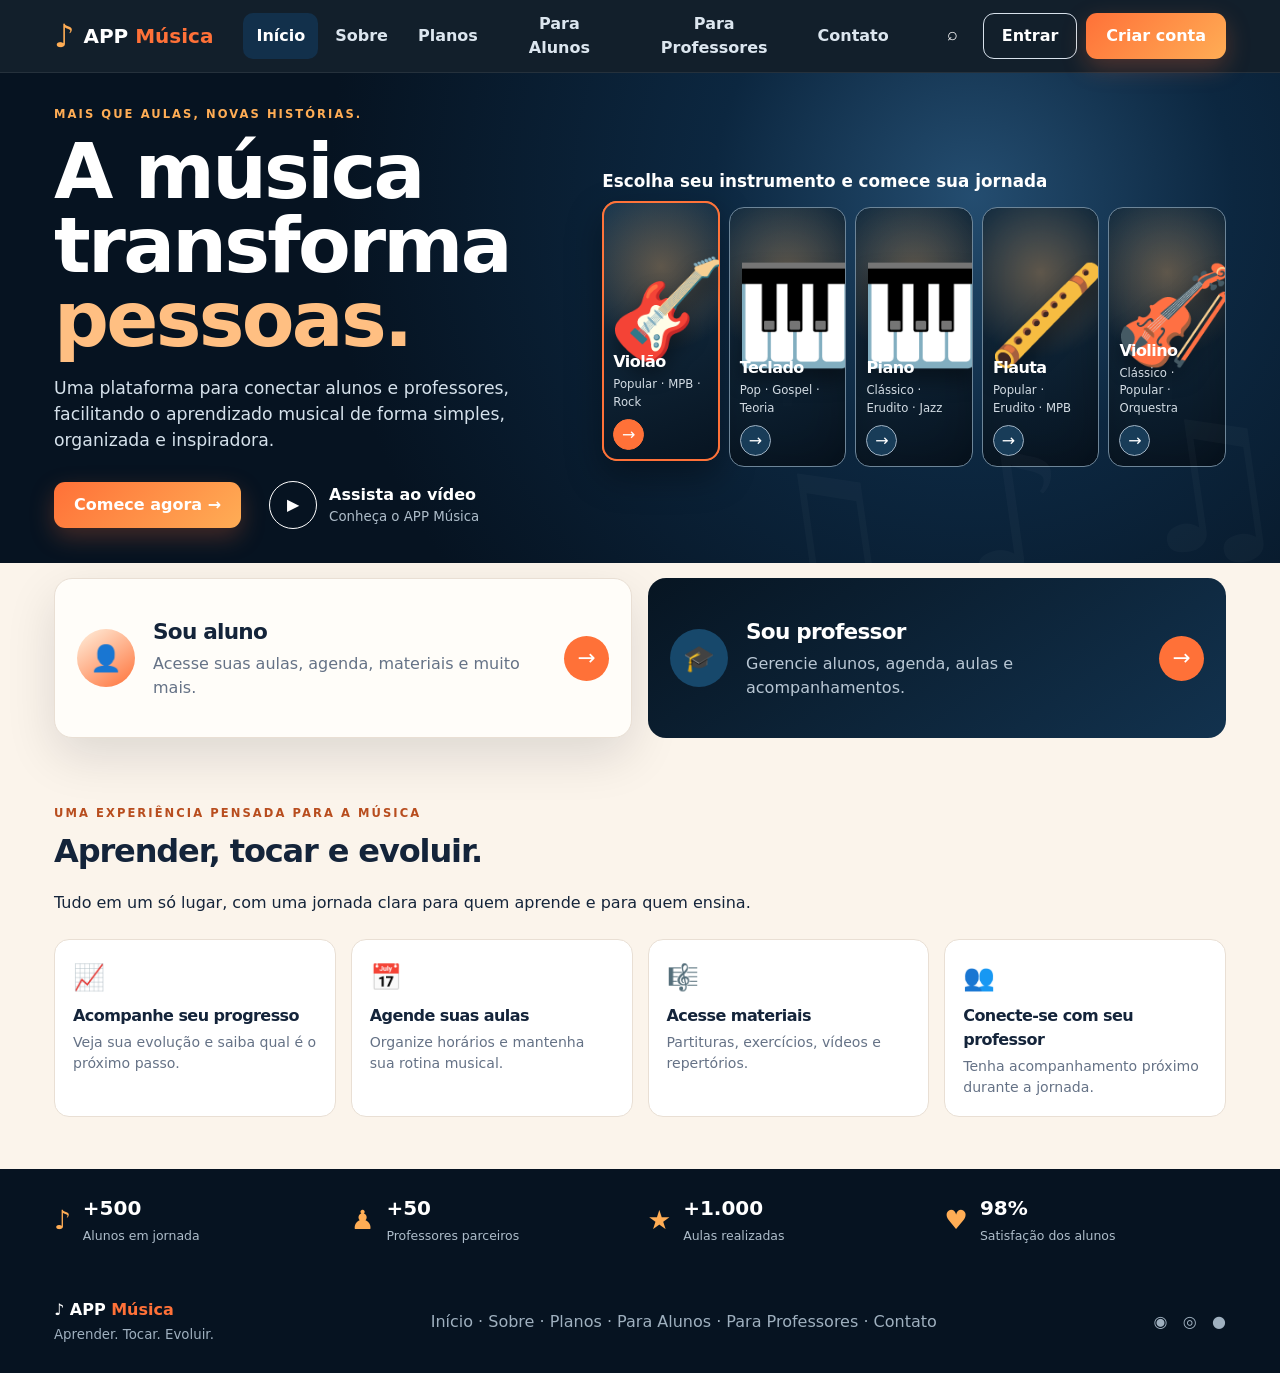
==== commit 3c7724da: "feat: evoluir painel professor e perfil do aluno" ====
--- a/index.html
+++ b/index.html
@@ -6,40 +6,55 @@
 <meta name="description" content="APP Música — protótipo interativo de uma plataforma de educação musical.">
 <title>APP Música — Aprender. Tocar. Evoluir.</title>
 <style>
-:root{--navy:#061321;--navy2:#0b2035;--blue:#1769a8;--blue2:#2e91d0;--orange:#ff7138;--orange2:#ffad55;--cream:#fbf4eb;--paper:#fffdf9;--ink:#14243a;--muted:#657286;--line:#e9dfd4;--white:#fff;--green:#34b58a;--shadow:0 18px 50px rgba(6,19,33,.12)}*{box-sizing:border-box}html{scroll-behavior:smooth}body{margin:0;font-family:Inter,system-ui,-apple-system,"Segoe UI",sans-serif;color:var(--ink);background:var(--cream);line-height:1.5}button{font:inherit;cursor:pointer}button:focus-visible{outline:3px solid #69b9ef;outline-offset:3px}.wrap{max-width:1220px;margin:auto;padding:0 24px}.view{display:none}.view.active{display:block}header{position:sticky;top:0;z-index:50;background:rgba(6,19,33,.94);backdrop-filter:blur(14px);border-bottom:1px solid rgba(255,255,255,.08);color:#fff}.nav{min-height:72px;display:flex;align-items:center;gap:30px}.brand{display:flex;align-items:center;gap:9px;font-weight:900;font-size:1.25rem;white-space:nowrap}.brand .note{font-size:2rem;color:var(--orange2);line-height:1}.brand b{color:var(--orange)}.navlinks{display:flex;align-items:center;gap:4px;flex:1;justify-content:center}.navlinks button{border:0;background:transparent;color:#dce6ef;padding:11px 13px;border-radius:10px;font-weight:650}.navlinks button:hover,.navlinks button.active{background:#12304b;color:#fff}.nav-actions{display:flex;gap:9px}.icon-btn{width:42px;height:42px;border:1px solid transparent;border-radius:50%;background:transparent;color:#fff;font-size:1.15rem}.outline{border:1px solid #d7e1eb;background:transparent;color:#fff;border-radius:11px;padding:10px 18px;font-weight:800}.orange{border:0;background:linear-gradient(135deg,var(--orange),var(--orange2));color:#fff;border-radius:11px;padding:11px 20px;font-weight:900;box-shadow:0 9px 25px rgba(255,113,56,.25)}
+:root{--navy:#061321;--navy2:#0b2035;--blue:#1769a8;--blue2:#2e91d0;--orange:#ff7138;--orange2:#ffad55;--cream:#fbf4eb;--paper:#fffdf9;--ink:#14243a;--muted:#657286;--line:#e9dfd4;--white:#fff;--green:#34b58a;--red:#d85b67;--shadow:0 18px 50px rgba(6,19,33,.12)}*{box-sizing:border-box}html{scroll-behavior:smooth}body{margin:0;font-family:Inter,system-ui,-apple-system,"Segoe UI",sans-serif;color:var(--ink);background:var(--cream);line-height:1.5}button{font:inherit;cursor:pointer}button:focus-visible{outline:3px solid #69b9ef;outline-offset:3px}.wrap{max-width:1220px;margin:auto;padding:0 24px}.view{display:none}.view.active{display:block}header{position:sticky;top:0;z-index:50;background:rgba(6,19,33,.95);backdrop-filter:blur(14px);border-bottom:1px solid rgba(255,255,255,.08);color:#fff}.nav{min-height:72px;display:flex;align-items:center;gap:30px}.brand{display:flex;align-items:center;gap:9px;font-weight:900;font-size:1.25rem;white-space:nowrap}.brand .note{font-size:2rem;color:var(--orange2);line-height:1}.brand b,.footer-brand span{color:var(--orange)}.navlinks{display:flex;align-items:center;gap:4px;flex:1;justify-content:center}.navlinks button{border:0;background:transparent;color:#dce6ef;padding:11px 13px;border-radius:10px;font-weight:650}.navlinks button:hover,.navlinks button.active{background:#12304b;color:#fff}.nav-actions{display:flex;gap:9px}.icon-btn{width:42px;height:42px;border:1px solid transparent;border-radius:50%;background:transparent;color:#fff;font-size:1.15rem}.outline{border:1px solid #d7e1eb;background:transparent;color:#fff;border-radius:11px;padding:10px 18px;font-weight:800}.orange{border:0;background:linear-gradient(135deg,var(--orange),var(--orange2));color:#fff;border-radius:11px;padding:11px 20px;font-weight:900;box-shadow:0 9px 25px rgba(255,113,56,.25)}
 .hero{background:radial-gradient(circle at 76% 25%,#244d70 0,#0c2740 25%,var(--navy) 62%);color:#fff;min-height:490px;position:relative;overflow:hidden}.hero:after{content:'♫  ♪  ♫';position:absolute;right:-10px;bottom:-40px;font-size:180px;line-height:1;color:#fff;opacity:.025;transform:rotate(-8deg)}.hero-grid{display:grid;grid-template-columns:.9fr 1.1fr;gap:38px;align-items:center;min-height:490px}.eyebrow{text-transform:uppercase;letter-spacing:.18em;font-size:.72rem;font-weight:900;color:var(--orange2)}h1,h2,h3{letter-spacing:-.035em}.hero h1{font-size:clamp(3rem,6vw,5.3rem);line-height:.96;margin:12px 0 20px;max-width:620px}.hero h1 em{font-style:normal;color:#ffbf82}.hero p{max-width:580px;color:#d5e1eb;font-size:1.08rem}.hero-tools{display:flex;gap:22px;align-items:center;margin-top:26px}.play{display:flex;align-items:center;gap:12px;background:transparent;border:0;color:#fff;text-align:left}.play .circle{width:48px;height:48px;border:1px solid #fff;border-radius:50%;display:grid;place-items:center}.play small{display:block;color:#aebdca}.instrument-zone{align-self:stretch;display:flex;align-items:center}.instrument-wrap{width:100%}.instrument-title{font-size:1.05rem;font-weight:850;margin-bottom:13px}.instrument-grid{display:grid;grid-template-columns:repeat(5,1fr);gap:9px}.instrument-card{min-height:260px;border:1px solid #6d8598;border-radius:15px;background:linear-gradient(160deg,#18364e,#071421);color:#fff;padding:10px;display:flex;flex-direction:column;justify-content:flex-end;text-align:left;position:relative;overflow:hidden;transition:.2s;box-shadow:inset 0 0 50px rgba(0,0,0,.25)}.instrument-card:hover,.instrument-card.selected{transform:translateY(-6px);border-color:var(--orange2);box-shadow:0 15px 35px rgba(0,0,0,.35)}.instrument-card.selected{outline:2px solid var(--orange);outline-offset:-2px}.instrument-card:before{content:'';position:absolute;inset:0;background:radial-gradient(circle at 50% 25%,rgba(255,176,95,.32),transparent 42%)}.instrument-visual{position:absolute;inset:10px 5px 55px;display:grid;place-items:center;font-size:6rem;filter:drop-shadow(0 12px 10px rgba(0,0,0,.4));z-index:1}.instrument-card h3,.instrument-card p,.instrument-card .go{position:relative;z-index:2}.instrument-card h3{margin:0;font-size:1rem}.instrument-card p{margin:2px 0 8px;font-size:.73rem;color:#d3dce4}.go{width:31px;height:31px;border:1px solid #9fb1c1;background:#183c58;color:#fff;border-radius:50%;display:grid;place-items:center}.instrument-card.selected .go{background:var(--orange);border-color:var(--orange)}
-.quick{background:var(--cream);padding:15px 0}.quick-grid{display:grid;grid-template-columns:1fr 1fr;gap:16px}.portal{border-radius:18px;padding:20px 22px;display:flex;align-items:center;gap:18px;min-height:160px}.portal.student{background:var(--paper);border:1px solid var(--line);box-shadow:var(--shadow)}.portal.teacher{background:linear-gradient(145deg,#071522,#12324e);color:#fff}.portal-icon{width:58px;height:58px;border-radius:50%;display:grid;place-items:center;font-size:1.6rem;flex:none}.student .portal-icon{background:linear-gradient(145deg,#fff1df,#ff7138);color:#fff}.teacher .portal-icon{background:#17486b}.portal-body{flex:1}.portal h2{margin:0 0 4px;font-size:1.35rem}.portal p{margin:0;color:var(--muted)}.teacher p{color:#b9c7d4}.arrow{width:45px;height:45px;border:0;border-radius:50%;background:var(--orange);color:#fff;font-size:1.35rem;flex:none}
-.section{padding:52px 0}.section-head{margin-bottom:24px}.section-head h2{font-size:2rem;margin:5px 0}.section-head p{margin:0}.cards{display:grid;grid-template-columns:repeat(4,1fr);gap:15px}.feature{background:#fff;border:1px solid var(--line);border-radius:15px;padding:18px;min-height:135px}.feature .ficon{font-size:1.6rem}.feature h3{font-size:1rem;margin:7px 0 4px}.feature p{margin:0;color:var(--muted);font-size:.88rem}.stats{background:var(--navy);color:#fff;padding:24px 0}.stats-grid{display:grid;grid-template-columns:repeat(4,1fr);gap:15px}.stat{display:flex;align-items:center;gap:12px}.stat .ficon{font-size:1.65rem;color:var(--orange2)}.stat strong{display:block;font-size:1.25rem}.stat span{color:#aebdca;font-size:.78rem}
-.dashboard{padding:52px 0}.dashboard-head{display:flex;justify-content:space-between;align-items:end;gap:20px;margin-bottom:22px}.dashboard-head h1{margin:4px 0}.kpis{display:grid;grid-template-columns:repeat(4,1fr);gap:14px;margin:20px 0}.kpi{background:#fff;border:1px solid var(--line);border-radius:15px;padding:17px}.kpi small{color:var(--muted)}.kpi strong{display:block;font-size:1.7rem;margin:4px 0}.dash-grid{display:grid;grid-template-columns:1.35fr .65fr;gap:16px}.panel{background:#fff;border:1px solid var(--line);border-radius:18px;padding:21px;box-shadow:var(--shadow)}.panel h3{margin:0 0 10px}.next{display:grid;grid-template-columns:1fr 170px;gap:20px;align-items:center}.music-art{height:160px;border-radius:15px;background:radial-gradient(circle at 45% 35%,#ffd59e,#d77a42 28%,#183c59 70%,#071522);display:grid;place-items:center;font-size:6rem;box-shadow:inset 0 0 45px rgba(0,0,0,.25)}.quote{background:#fff8f0;border:1px solid #f0dfcd;border-radius:15px;padding:18px;font-family:Georgia,serif;font-style:italic;color:#38506b}.mini-grid{display:grid;grid-template-columns:repeat(4,1fr);gap:12px;margin-top:14px}.mini{background:#fff;border:1px solid var(--line);border-radius:13px;padding:15px}.mini strong{display:block;margin-top:5px}.dark-dashboard{background:linear-gradient(145deg,#071522,#12324e);color:#fff;border-radius:20px;padding:23px;box-shadow:0 25px 60px rgba(6,19,33,.2)}.dark-dashboard .panel{background:#ffffff0a;border-color:#ffffff12;color:#fff;box-shadow:none}.dark-dashboard .muted{color:#b8c7d4}.schedule-row{display:grid;grid-template-columns:55px 1fr auto;gap:10px;padding:11px 0;border-bottom:1px solid #ffffff12;align-items:center}.avatar{width:34px;height:34px;border-radius:50%;background:linear-gradient(135deg,#ffad55,#1769a8);display:grid;place-items:center;font-weight:900}.bar{height:9px;background:#dfe7ec;border-radius:99px;overflow:hidden}.bar i{display:block;height:100%;width:68%;background:linear-gradient(90deg,var(--orange),var(--orange2));border-radius:99px}.notice{display:none;padding:12px 14px;border-radius:10px;margin-top:10px;background:#eaf8f2;border:1px solid #bde4d2;color:#176143}.notice.show{display:block}.table{width:100%;border-collapse:collapse}.table th,.table td{padding:11px 8px;border-bottom:1px solid #ffffff12;text-align:left}.table th{font-size:.75rem;color:#9fb0bf}.light-table th,.light-table td{border-bottom:1px solid var(--line)}.light-table th{color:var(--muted)}footer{background:#061321;color:#9fb0bf;padding:27px 0}.footer-row{display:flex;justify-content:space-between;gap:20px;align-items:center}.footer-brand{color:#fff;font-weight:900}.footer-brand span{color:var(--orange)}
-@media(max-width:1050px){.hero-grid{grid-template-columns:1fr}.instrument-zone{padding-bottom:10px}.hero{padding-bottom:35px}.cards{grid-template-columns:repeat(2,1fr)}.kpis,.stats-grid{grid-template-columns:repeat(2,1fr)}}@media(max-width:760px){.nav{flex-wrap:wrap;padding:10px 0}.navlinks{order:3;width:100%;overflow:auto;justify-content:flex-start}.nav-actions{margin-left:auto}.navlinks button{white-space:nowrap}.hero h1{font-size:3.2rem}.instrument-grid{grid-template-columns:repeat(2,1fr)}.instrument-card{min-height:190px}.quick-grid,.dash-grid,.next{grid-template-columns:1fr}.mini-grid{grid-template-columns:repeat(2,1fr)}.cards{grid-template-columns:1fr}.stats-grid{grid-template-columns:1fr 1fr}.dashboard-head{display:block}.wrap{padding-left:16px;padding-right:16px}}@media(max-width:480px){.nav-actions .outline{display:none}.hero-tools{align-items:stretch;flex-direction:column}.instrument-grid{grid-template-columns:1fr 1fr}.instrument-card{min-height:165px}.instrument-visual{font-size:4.2rem}.kpis{grid-template-columns:1fr 1fr}.stats-grid{grid-template-columns:1fr}.portal{min-height:135px;padding:16px}.portal-icon{width:48px;height:48px}.section{padding:38px 0}}
+.quick{background:var(--cream);padding:15px 0}.quick-grid{display:grid;grid-template-columns:1fr 1fr;gap:16px}.portal{border-radius:18px;padding:20px 22px;display:flex;align-items:center;gap:18px;min-height:160px}.portal.student{background:var(--paper);border:1px solid var(--line);box-shadow:var(--shadow)}.portal.teacher{background:linear-gradient(145deg,#071522,#12324e);color:#fff}.portal-icon{width:58px;height:58px;border-radius:50%;display:grid;place-items:center;font-size:1.6rem;flex:none}.student .portal-icon{background:linear-gradient(145deg,#fff1df,#ff7138);color:#fff}.teacher .portal-icon{background:#17486b}.portal-body{flex:1}.portal h2{margin:0 0 4px;font-size:1.35rem}.portal p{margin:0;color:var(--muted)}.teacher p{color:#b9c7d4}.arrow{width:45px;height:45px;border:0;border-radius:50%;background:var(--orange);color:#fff;font-size:1.35rem}.section{padding:52px 0}.section-head{margin-bottom:24px}.section-head h2{font-size:2rem;margin:5px 0}.cards{display:grid;grid-template-columns:repeat(4,1fr);gap:15px}.feature{background:#fff;border:1px solid var(--line);border-radius:15px;padding:18px;min-height:135px}.feature .ficon{font-size:1.6rem}.feature h3{font-size:1rem;margin:7px 0 4px}.feature p{margin:0;color:var(--muted);font-size:.88rem}.stats{background:var(--navy);color:#fff;padding:24px 0}.stats-grid{display:grid;grid-template-columns:repeat(4,1fr);gap:15px}.stat{display:flex;align-items:center;gap:12px}.stat .ficon{font-size:1.65rem;color:var(--orange2)}.stat strong{display:block;font-size:1.25rem}.stat span{color:#aebdca;font-size:.78rem}
+.dashboard{padding:46px 0 64px}.dashboard-head{display:flex;justify-content:space-between;align-items:end;gap:20px;margin-bottom:22px}.dashboard-head h1{margin:4px 0}.dashboard-head p{margin:0}.kpis{display:grid;grid-template-columns:repeat(4,1fr);gap:14px;margin:20px 0}.kpi{background:#fff;border:1px solid var(--line);border-radius:15px;padding:17px}.kpi small{color:var(--muted)}.kpi strong{display:block;font-size:1.7rem;margin:4px 0}.dash-grid{display:grid;grid-template-columns:1.35fr .65fr;gap:16px}.panel{background:#fff;border:1px solid var(--line);border-radius:18px;padding:21px;box-shadow:var(--shadow)}.panel h3{margin:0 0 10px}.dark-dashboard{background:linear-gradient(145deg,#071522,#12324e);color:#fff;border-radius:20px;padding:23px;box-shadow:0 25px 60px rgba(6,19,33,.2)}.dark-dashboard .panel{background:#ffffff0a;border-color:#ffffff12;color:#fff;box-shadow:none}.dark-dashboard .muted{color:#b8c7d4}.schedule-row{display:grid;grid-template-columns:58px 1fr auto;gap:10px;padding:12px 0;border-bottom:1px solid #ffffff12;align-items:center}.schedule-row:last-of-type{border-bottom:0}.avatar{width:36px;height:36px;border-radius:50%;background:linear-gradient(135deg,#ffad55,#1769a8);display:grid;place-items:center;font-weight:900}.schedule-link,.student-row{cursor:pointer}.schedule-link:hover,.student-row:hover{background:rgba(255,255,255,.045)}.bar{height:9px;background:#dfe7ec;border-radius:99px;overflow:hidden}.bar i{display:block;height:100%;background:linear-gradient(90deg,var(--orange),var(--orange2));border-radius:99px}.notice{display:none;padding:12px 14px;border-radius:10px;margin-top:10px;background:#eaf8f2;border:1px solid #bde4d2;color:#176143}.notice.show{display:block}.table-wrap{overflow:auto}.table{width:100%;border-collapse:collapse}.table th,.table td{padding:12px 8px;border-bottom:1px solid var(--line);text-align:left}.table th{font-size:.75rem;color:var(--muted)}.student-row:hover td{background:#fff9f3}.status{display:inline-flex;padding:4px 9px;border-radius:99px;font-size:.72rem;font-weight:800}.status.ok{background:#eaf8f2;color:#176143}.status.warn{background:#fff1dc;color:#9b5c10}.status.neutral{background:#edf2f6;color:#516172}.dashboard-tools{display:flex;gap:10px;flex-wrap:wrap;margin-bottom:14px}.filter-btn{border:1px solid #ffffff25;background:#ffffff08;color:#dce6ef;border-radius:9px;padding:8px 11px;font-size:.8rem}.filter-btn.active,.filter-btn:hover{background:#ff7138;border-color:#ff7138;color:#fff}.dark-dashboard .table th,.dark-dashboard .table td{border-color:#ffffff12}.dark-dashboard .table th{color:#9fb0bf}.dark-dashboard .student-row:hover td{background:#ffffff08}.donut{width:145px;height:145px;border-radius:50%;background:conic-gradient(#ffad55 0 33%,#2e91d0 33% 54%,#8267e8 54% 71%,#67b8e8 71% 88%,#ef5d68 88% 100%);display:grid;place-items:center}.donut-inner{width:88px;height:88px;border-radius:50%;background:#0c243a;display:grid;place-items:center;text-align:center}.donut-inner strong{font-size:1.4rem}.legend-row{display:flex;justify-content:space-between;padding:7px 0}.legend-row span:first-child{color:#cbd6df}.profile-top{display:grid;grid-template-columns:auto 1fr auto;gap:18px;align-items:center}.profile-avatar{width:76px;height:76px;border-radius:22px;background:linear-gradient(145deg,#ffad55,#1769a8);display:grid;place-items:center;color:#fff;font-size:1.8rem;font-weight:900}.profile-top h2{margin:0}.profile-top p{margin:4px 0;color:var(--muted)}.profile-grid{display:grid;grid-template-columns:1fr 1fr;gap:16px;margin-top:16px}.goal{display:flex;justify-content:space-between;gap:12px;padding:11px 0;border-bottom:1px solid var(--line)}.goal:last-child{border-bottom:0}.timeline-item{display:grid;grid-template-columns:80px 1fr;gap:12px;padding:12px 0;border-bottom:1px solid var(--line)}.timeline-item:last-child{border-bottom:0}.timeline-date{color:var(--muted);font-size:.8rem}.tag{display:inline-flex;border-radius:99px;padding:4px 8px;background:#edf2f6;color:#536273;font-size:.72rem;font-weight:800}.action-grid{display:grid;grid-template-columns:repeat(3,1fr);gap:12px}.action-card{border:1px solid var(--line);background:#fff;border-radius:13px;padding:15px;text-align:left}.action-card:hover{border-color:#f1b18e;transform:translateY(-2px)}footer{background:#061321;color:#9fb0bf;padding:27px 0}.footer-row{display:flex;justify-content:space-between;gap:20px;align-items:center}.footer-brand{color:#fff;font-weight:900}
+@media(max-width:1050px){.hero-grid{grid-template-columns:1fr}.instrument-zone{padding-bottom:10px}.hero{padding-bottom:35px}.cards{grid-template-columns:repeat(2,1fr)}.kpis,.stats-grid{grid-template-columns:repeat(2,1fr)}.profile-top{grid-template-columns:auto 1fr}.profile-top .orange{grid-column:2;justify-self:start}}@media(max-width:760px){.nav{flex-wrap:wrap;padding:10px 0}.navlinks{order:3;width:100%;overflow:auto;justify-content:flex-start}.nav-actions{margin-left:auto}.navlinks button{white-space:nowrap}.hero h1{font-size:3.2rem}.instrument-grid{grid-template-columns:repeat(2,1fr)}.instrument-card{min-height:190px}.quick-grid,.dash-grid,.profile-grid{grid-template-columns:1fr}.action-grid{grid-template-columns:1fr}.cards{grid-template-columns:1fr}.stats-grid{grid-template-columns:1fr 1fr}.dashboard-head{display:block}.dashboard-head .orange,.dashboard-head .outline{margin-top:15px}.wrap{padding-left:16px;padding-right:16px}.profile-top{grid-template-columns:auto 1fr}.profile-top .orange{grid-column:1/-1}}@media(max-width:480px){.nav-actions .outline{display:none}.hero-tools{align-items:stretch;flex-direction:column}.instrument-grid{grid-template-columns:1fr 1fr}.instrument-card{min-height:165px}.instrument-visual{font-size:4.2rem}.kpis{grid-template-columns:1fr 1fr}.stats-grid{grid-template-columns:1fr}.portal{min-height:135px;padding:16px}.portal-icon{width:48px;height:48px}.section{padding:38px 0}.profile-avatar{width:60px;height:60px}.timeline-item{grid-template-columns:1fr}}
 </style>
 </head>
 <body>
 <header><div class="wrap"><nav class="nav"><div class="brand"><span class="note">♪</span><span>APP <b>Música</b></span></div><div class="navlinks"><button class="active" data-route="home">Início</button><button data-route="home">Sobre</button><button data-route="home">Planos</button><button data-route="aluno">Para Alunos</button><button data-route="professor">Para Professores</button><button data-route="home">Contato</button></div><div class="nav-actions"><button class="icon-btn" aria-label="Pesquisar">⌕</button><button class="outline" data-route="aluno">Entrar</button><button class="orange" data-route="aluno">Criar conta</button></div></nav></div></header>
 <main>
 <section class="view active" id="home">
-<div class="hero"><div class="wrap hero-grid"><div><div class="eyebrow">Mais que aulas, novas histórias.</div><h1>A música transforma <em>pessoas.</em></h1><p>Uma plataforma para conectar alunos e professores, facilitando o aprendizado musical de forma simples, organizada e inspiradora.</p><div class="hero-tools"><button class="orange" data-route="aluno">Comece agora&nbsp; →</button><button class="play" id="videoBtn"><span class="circle">▶</span><span><b>Assista ao vídeo</b><small>Conheça o APP Música</small></span></button></div></div><div class="instrument-zone"><div class="instrument-wrap"><div class="instrument-title">Escolha seu instrumento e comece sua jornada</div><div class="instrument-grid"><button class="instrument-card selected" data-instrument="Violão"><span class="instrument-visual">🎸</span><h3>Violão</h3><p>Popular · MPB · Rock</p><span class="go">→</span></button><button class="instrument-card" data-instrument="Teclado"><span class="instrument-visual">🎹</span><h3>Teclado</h3><p>Pop · Gospel · Teoria</p><span class="go">→</span></button><button class="instrument-card" data-instrument="Piano"><span class="instrument-visual">🎹</span><h3>Piano</h3><p>Clássico · Erudito · Jazz</p><span class="go">→</span></button><button class="instrument-card" data-instrument="Flauta"><span class="instrument-visual">🪈</span><h3>Flauta</h3><p>Popular · Erudito · MPB</p><span class="go">→</span></button><button class="instrument-card" data-instrument="Violino"><span class="instrument-visual">🎻</span><h3>Violino</h3><p>Clássico · Popular · Orquestra</p><span class="go">→</span></button></div><div id="instrumentFeedback" class="notice">Instrumento selecionado: Violão. Esta escolha será usada na próxima etapa da simulação.</div></div></div></div></div>
+<div class="hero"><div class="wrap hero-grid"><div><div class="eyebrow">Mais que aulas, novas histórias.</div><h1>A música transforma <em>pessoas.</em></h1><p>Uma plataforma para conectar alunos e professores, facilitando o aprendizado musical de forma simples, organizada e inspiradora.</p><div class="hero-tools"><button class="orange" data-route="aluno">Comece agora →</button><button class="play" id="videoBtn"><span class="circle">▶</span><span><b>Assista ao vídeo</b><small>Conheça o APP Música</small></span></button></div></div><div class="instrument-zone"><div class="instrument-wrap"><div class="instrument-title">Escolha seu instrumento e comece sua jornada</div><div class="instrument-grid"><button class="instrument-card selected" data-instrument="Violão"><span class="instrument-visual">🎸</span><h3>Violão</h3><p>Popular · MPB · Rock</p><span class="go">→</span></button><button class="instrument-card" data-instrument="Teclado"><span class="instrument-visual">🎹</span><h3>Teclado</h3><p>Pop · Gospel · Teoria</p><span class="go">→</span></button><button class="instrument-card" data-instrument="Piano"><span class="instrument-visual">🎹</span><h3>Piano</h3><p>Clássico · Erudito · Jazz</p><span class="go">→</span></button><button class="instrument-card" data-instrument="Flauta"><span class="instrument-visual">🪈</span><h3>Flauta</h3><p>Popular · Erudito · MPB</p><span class="go">→</span></button><button class="instrument-card" data-instrument="Violino"><span class="instrument-visual">🎻</span><h3>Violino</h3><p>Clássico · Popular · Orquestra</p><span class="go">→</span></button></div><div id="instrumentFeedback" class="notice">Instrumento selecionado: Violão. Esta escolha será usada na próxima etapa da simulação.</div></div></div></div></div>
 <div class="quick"><div class="wrap quick-grid"><div class="portal student"><div class="portal-icon">👤</div><div class="portal-body"><h2>Sou aluno</h2><p>Acesse suas aulas, agenda, materiais e muito mais.</p></div><button class="arrow" data-route="aluno">→</button></div><div class="portal teacher"><div class="portal-icon">🎓</div><div class="portal-body"><h2>Sou professor</h2><p>Gerencie alunos, agenda, aulas e acompanhamentos.</p></div><button class="arrow" data-route="professor">→</button></div></div></div>
 <div class="section"><div class="wrap"><div class="section-head"><div class="eyebrow" style="color:#b84d1e">Uma experiência pensada para a música</div><h2>Aprender, tocar e evoluir.</h2><p class="muted">Tudo em um só lugar, com uma jornada clara para quem aprende e para quem ensina.</p></div><div class="cards"><div class="feature"><div class="ficon">📈</div><h3>Acompanhe seu progresso</h3><p>Veja sua evolução e saiba qual é o próximo passo.</p></div><div class="feature"><div class="ficon">📅</div><h3>Agende suas aulas</h3><p>Organize horários e mantenha sua rotina musical.</p></div><div class="feature"><div class="ficon">🎼</div><h3>Acesse materiais</h3><p>Partituras, exercícios, vídeos e repertórios.</p></div><div class="feature"><div class="ficon">👥</div><h3>Conecte-se com seu professor</h3><p>Tenha acompanhamento próximo durante a jornada.</p></div></div></div></div>
 <div class="stats"><div class="wrap stats-grid"><div class="stat"><div class="ficon">♪</div><div><strong>+500</strong><span>Alunos em jornada</span></div></div><div class="stat"><div class="ficon">♟</div><div><strong>+50</strong><span>Professores parceiros</span></div></div><div class="stat"><div class="ficon">★</div><div><strong>+1.000</strong><span>Aulas realizadas</span></div></div><div class="stat"><div class="ficon">♥</div><div><strong>98%</strong><span>Satisfação dos alunos</span></div></div></div></div>
 </section>
 </section>
-<section class="view" id="aluno"><div class="dashboard"><div class="wrap"><div class="dashboard-head"><div><div class="eyebrow" style="color:#b84d1e">Área do aluno</div><h1>Olá, Marina. 👋</h1><p class="muted">Tudo para continuar sua jornada musical.</p></div><button class="orange" data-route="home">← Início</button></div><div class="kpis"><div class="kpi"><small>Próxima aula</small><strong>15/09</strong><span>19:00 · Online</span></div><div class="kpi"><small>Instrumento</small><strong>🎸 Violão</strong><span>Nível intermediário</span></div><div class="kpi"><small>Plano</small><strong>Essencial</strong><span>Ativo</span></div><div class="kpi"><small>Progresso</small><strong>68%</strong><span>Trilha atual</span></div></div><div class="dash-grid"><div><div class="panel next"><div><div class="eyebrow" style="color:#b84d1e">Sua próxima aula</div><h2>Violão — Repertório e Ritmo</h2><p class="muted">Professor Carlos Mendes · Segunda, 15/09 · 19:00</p><button class="orange" id="detailClass">Ver detalhes</button><div id="classFeedback" class="notice">Aula simulada: repertório, ritmo e prática orientada.</div></div><div class="music-art">🎸</div></div><div class="mini-grid"><div class="mini">📅<strong>Minha agenda</strong><span class="muted">Veja seus horários.</span></div><div class="mini">📄<strong>Meus planos</strong><span class="muted">Acompanhe sua evolução.</span></div><div class="mini">📁<strong>Materiais</strong><span class="muted">Partituras e exercícios.</span></div><div class="mini">📊<strong>Meu progresso</strong><span class="muted">Conquistas e evolução.</span></div></div></div><div class="quote">“A prática de hoje é o som do seu amanhã.”<br><span style="font-style:normal;font-family:inherit;font-size:.8rem;color:var(--muted)">— sua jornada musical</span></div></div><div class="panel" style="margin-top:16px"><h3>Seu progresso</h3><p class="muted">Violão · Trilha intermediária</p><div class="bar"><i></i></div><p><strong>68%</strong> concluído · Próximo passo: prática semanal.</p></div><div class="panel" style="margin-top:16px"><h3>Próximos materiais 🎼</h3><p>🎥 Fundamentos de ritmo</p><p>📄 Exercício semanal</p><p>🎸 Repertório da próxima aula</p><button class="orange" id="materialBtn">Marcar como visto</button><div id="materialFeedback" class="notice">Material marcado como visto nesta simulação.</div></div></div></div></section>
-<section class="view" id="professor"><div class="dashboard"><div class="wrap"><div class="dark-dashboard"><div class="dashboard-head"><div><div class="eyebrow">Painel do professor / ADM</div><h1>Olá, Professor! 🎓</h1><p class="muted">Aqui está um resumo das suas atividades.</p></div><button class="outline" data-route="home">← Início</button></div><div class="kpis"><div class="kpi"><small>Alunos ativos</small><strong>24</strong><span class="muted">+12%</span></div><div class="kpi"><small>Aulas esta semana</small><strong>18</strong><span class="muted">+20%</span></div><div class="kpi"><small>Aulas realizadas</small><strong>152</strong><span class="muted">+8%</span></div><div class="kpi"><small>Taxa de presença</small><strong>92%</strong><span class="muted">+5%</span></div></div><div class="dash-grid"><div class="panel"><h3>Próximas aulas de hoje</h3><div class="schedule-row"><span>14:00</span><div style="display:flex;gap:10px;align-items:center"><span class="avatar">A</span><span>Ana Clara<br><small class="muted">Piano · Iniciante</small></span></div><span>→</span></div><div class="schedule-row"><span>15:00</span><div style="display:flex;gap:10px;align-items:center"><span class="avatar">R</span><span>Rafael Souza<br><small class="muted">Violão · Intermediário</small></span></div><span>→</span></div><div class="schedule-row"><span>16:00</span><div style="display:flex;gap:10px;align-items:center"><span class="avatar">M</span><span>Mariana Lima<br><small class="muted">Flauta · Iniciante</small></span></div><span>→</span></div><div class="schedule-row"><span>17:00</span><div style="display:flex;gap:10px;align-items:center"><span class="avatar">L</span><span>Lucas Ferreira<br><small class="muted">Violino · Avançado</small></span></div><span>→</span></div><button class="orange" id="agendaAdmBtn" style="margin-top:14px">Ver agenda completa</button><div id="agendaAdmFeedback" class="notice">A agenda integrada será conectada na próxima etapa.</div></div><div class="panel"><h3>Alunos por instrumento</h3><div style="display:grid;place-items:center;padding:12px"><div style="width:145px;height:145px;border-radius:50%;background:conic-gradient(#ffad55 0 33%,#2e91d0 33% 54%,#8267e8 54% 71%,#67b8e8 71% 88%,#ef5d68 88% 100%);display:grid;place-items:center"><div style="width:88px;height:88px;border-radius:50%;background:#0c243a;display:grid;place-items:center;text-align:center"><strong style="font-size:1.4rem">24</strong><small>alunos</small></div></div></div><p>🟠 Violão <strong style="float:right">8</strong></p><p>🔵 Teclado <strong style="float:right">5</strong></p><p>🟣 Piano <strong style="float:right">4</strong></p><p>🔷 Flauta <strong style="float:right">4</strong></p><p>🔴 Violino <strong style="float:right">3</strong></p></div></div><div class="panel" style="margin-top:16px"><h3>Alunos</h3><table class="table"><thead><tr><th>Aluno</th><th>Instrumento</th><th>Status</th><th>Próxima aula</th></tr></thead><tbody><tr><td>Marina Souza</td><td>🎸 Violão</td><td>Ativo</td><td>15/09 · 19h</td></tr><tr><td>Rafael Lima</td><td>🎹 Teclado</td><td>Ativo</td><td>16/09 · 18h</td></tr><tr><td>Camila Alves</td><td>🪈 Flauta</td><td>Atenção</td><td>17/09 · 20h</td></tr><tr><td>Lucas Ferreira</td><td>🎻 Violino</td><td>Ativo</td><td>18/09 · 17h</td></tr></tbody></table></div><div class="mini-grid" style="margin-top:16px"><div class="panel"><span>👥</span><h3>Acompanhamento</h3><p class="muted">Evolução, observações e objetivos.</p><button class="orange" id="studentBtn">Abrir</button><div id="studentFeedback" class="notice">Acompanhamento individual previsto para o próximo ciclo.</div></div><div class="panel"><span>🎼</span><h3>Materiais</h3><p class="muted">Partituras, vídeos e exercícios.</p><button class="outline" id="materialsAdmBtn">Gerenciar</button><div id="materialsAdmFeedback" class="notice">Gestão de materiais prevista para o próximo ciclo.</div></div></div></div></div></section>
+<section class="view" id="aluno"><div class="dashboard"><div class="wrap"><div class="dashboard-head"><div><div class="eyebrow" style="color:#b84d1e">Área do aluno</div><h1>Olá, Marina. 👋</h1><p class="muted">Tudo para continuar sua jornada musical.</p></div><button class="orange" data-route="home">← Início</button></div><div class="kpis"><div class="kpi"><small>Próxima aula</small><strong>15/09</strong><span>19:00 · Online</span></div><div class="kpi"><small>Instrumento</small><strong>🎸 Violão</strong><span>Nível intermediário</span></div><div class="kpi"><small>Plano</small><strong>Essencial</strong><span>Ativo</span></div><div class="kpi"><small>Progresso</small><strong>68%</strong><span>Trilha atual</span></div></div><div class="dash-grid"><div><div class="panel"><div class="dashboard-head"><div><div class="eyebrow" style="color:#b84d1e">Sua próxima aula</div><h2>Violão — Repertório e Ritmo</h2><p class="muted">Professor Carlos Mendes · Segunda, 15/09 · 19:00</p></div><div class="music-art" style="width:120px;height:120px;border-radius:15px;background:radial-gradient(circle at 45% 35%,#ffd59e,#d77a42 28%,#183c59 70%,#071522);display:grid;place-items:center;font-size:4.2rem">🎸</div></div><button class="orange" id="detailClass">Ver detalhes</button><div id="classFeedback" class="notice">Aula simulada: repertório, ritmo e prática orientada.</div></div><div class="mini-grid" style="display:grid;grid-template-columns:repeat(4,1fr);gap:12px;margin-top:14px"><div class="panel">📅<strong>Minha agenda</strong><span class="muted">Veja seus horários.</span></div><div class="panel">📄<strong>Meus planos</strong><span class="muted">Acompanhe sua evolução.</span></div><div class="panel">📁<strong>Materiais</strong><span class="muted">Partituras e exercícios.</span></div><div class="panel">📊<strong>Meu progresso</strong><span class="muted">Conquistas e evolução.</span></div></div></div><div class="panel"><div class="quote">“A prática de hoje é o som do seu amanhã.”<br><span style="font-style:normal;font-family:inherit;font-size:.8rem;color:var(--muted)">— sua jornada musical</span></div><h3 style="margin-top:18px">Seu progresso</h3><p class="muted">Violão · Trilha intermediária</p><div class="bar"><i style="width:68%"></i></div><p><strong>68%</strong> concluído · Próximo passo: prática semanal.</p></div></div><div class="panel" style="margin-top:16px"><h3>Próximos materiais 🎼</h3><p>🎥 Fundamentos de ritmo</p><p>📄 Exercício semanal</p><p>🎸 Repertório da próxima aula</p><button class="orange" id="materialBtn">Marcar como visto</button><div id="materialFeedback" class="notice">Material marcado como visto nesta simulação.</div></div></div></div></section>
+<section class="view" id="professor"><div class="dashboard"><div class="wrap"><div class="dark-dashboard"><div class="dashboard-head"><div><div class="eyebrow">Painel do professor / ADM</div><h1>Olá, Professor! 🎓</h1><p class="muted">Visão rápida para decidir o que precisa de atenção.</p></div><button class="outline" data-route="home">← Início</button></div><div class="kpis"><div class="kpi"><small>Alunos ativos</small><strong>24</strong><span class="muted">+12% no mês</span></div><div class="kpi"><small>Aulas esta semana</small><strong>18</strong><span class="muted">+20%</span></div><div class="kpi"><small>Aulas realizadas</small><strong>152</strong><span class="muted">+8%</span></div><div class="kpi"><small>Taxa de presença</small><strong>92%</strong><span class="muted">+5%</span></div></div><div class="dash-grid"><div class="panel"><div style="display:flex;justify-content:space-between;gap:10px;align-items:center"><h3>Próximas aulas de hoje</h3><span class="tag">4 agendadas</span></div><div class="schedule-row schedule-link" data-student="Ana Clara"><span>14:00</span><div style="display:flex;gap:10px;align-items:center"><span class="avatar">A</span><span>Ana Clara<br><small class="muted">Piano · Iniciante</small></span></div><span>→</span></div><div class="schedule-row schedule-link" data-student="Rafael Souza"><span>15:00</span><div style="display:flex;gap:10px;align-items:center"><span class="avatar">R</span><span>Rafael Souza<br><small class="muted">Violão · Intermediário</small></span></div><span>→</span></div><div class="schedule-row schedule-link" data-student="Mariana Lima"><span>16:00</span><div style="display:flex;gap:10px;align-items:center"><span class="avatar">M</span><span>Mariana Lima<br><small class="muted">Flauta · Iniciante</small></span></div><span>→</span></div><div class="schedule-row schedule-link" data-student="Lucas Ferreira"><span>17:00</span><div style="display:flex;gap:10px;align-items:center"><span class="avatar">L</span><span>Lucas Ferreira<br><small class="muted">Violino · Avançado</small></span></div><span>→</span></div><button class="orange" id="agendaAdmBtn" style="margin-top:14px">Ver agenda completa</button><div id="agendaAdmFeedback" class="notice">A agenda completa será integrada em uma próxima etapa. Por enquanto, a jornada está sendo validada.</div></div><div class="panel"><h3>Alunos por instrumento</h3><div style="display:grid;place-items:center;padding:12px"><div class="donut"><div class="donut-inner"><strong>24</strong><small>alunos</small></div></div></div><div class="legend-row"><span>🟠 Violão</span><strong>8</strong></div><div class="legend-row"><span>🔵 Teclado</span><strong>5</strong></div><div class="legend-row"><span>🟣 Piano</span><strong>4</strong></div><div class="legend-row"><span>🔷 Flauta</span><strong>4</strong></div><div class="legend-row"><span>🔴 Violino</span><strong>3</strong></div></div></div><div class="panel" style="margin-top:16px"><div style="display:flex;justify-content:space-between;gap:12px;align-items:center"><div><h3>Alunos</h3><p class="muted" style="margin:0">Clique em um aluno para abrir o perfil e o acompanhamento.</p></div><div class="dashboard-tools"><button class="filter-btn active" data-filter="Todos">Todos</button><button class="filter-btn" data-filter="Violão">Violão</button><button class="filter-btn" data-filter="Teclado">Teclado</button><button class="filter-btn" data-filter="Flauta">Flauta</button><button class="filter-btn" data-filter="Violino">Violino</button></div></div><div class="table-wrap"><table class="table"><thead><tr><th>Aluno</th><th>Instrumento</th><th>Status</th><th>Próxima aula</th><th></th></tr></thead><tbody id="studentTable"><tr class="student-row" data-instrument="Violão" data-student="Marina Souza"><td><strong>Marina Souza</strong><br><small class="muted">Trilha intermediária</small></td><td>🎸 Violão</td><td><span class="status ok">Ativo</span></td><td>15/09 · 19h</td><td>→</td></tr><tr class="student-row" data-instrument="Teclado" data-student="Rafael Lima"><td><strong>Rafael Lima</strong><br><small class="muted">Trilha iniciante</small></td><td>🎹 Teclado</td><td><span class="status ok">Ativo</span></td><td>16/09 · 18h</td><td>→</td></tr><tr class="student-row" data-instrument="Flauta" data-student="Camila Alves"><td><strong>Camila Alves</strong><br><small class="muted">Trilha iniciante</small></td><td>🪈 Flauta</td><td><span class="status warn">Atenção</span></td><td>17/09 · 20h</td><td>→</td></tr><tr class="student-row" data-instrument="Violino" data-student="Lucas Ferreira"><td><strong>Lucas Ferreira</strong><br><small class="muted">Trilha avançada</small></td><td>🎻 Violino</td><td><span class="status ok">Ativo</span></td><td>18/09 · 17h</td><td>→</td></tr></tbody></table></div><div id="studentFilterFeedback" class="notice">Filtro aplicado.</div></div><div class="action-grid" style="margin-top:16px"><button class="action-card" id="studentBtn"><strong>👥 Acompanhamento</strong><br><span class="muted">Evolução, observações e objetivos.</span></button><button class="action-card" id="materialsAdmBtn"><strong>🎼 Materiais</strong><br><span class="muted">Partituras, vídeos e exercícios.</span></button><button class="action-card" id="reportsBtn"><strong>📊 Indicadores</strong><br><span class="muted">Presença, evolução e retenção.</span></button></div><div id="adminActionFeedback" class="notice"></div></div></div></section>
+<section class="view" id="perfil"><div class="dashboard"><div class="wrap"><div class="dashboard-head"><div><div class="eyebrow" style="color:#b84d1e">Perfil do aluno</div><h1>Acompanhamento individual</h1><p class="muted">Segunda etapa do fluxo Professor / ADM.</p></div><button class="outline" style="background:var(--navy);" data-route="professor">← Voltar ao painel</button></div><div class="panel"><div class="profile-top"><div class="profile-avatar" id="profileAvatar">MS</div><div><h2 id="profileName">Marina Souza</h2><p id="profileMeta">🎸 Violão · Intermediário · Aluna ativa</p><span class="status ok">Em acompanhamento</span></div><button class="orange" id="contactBtn">Registrar contato</button></div><div id="profileContactFeedback" class="notice">Contato registrado nesta simulação. Próximo passo: manter acompanhamento.</div></div><div class="profile-grid"><div class="panel"><h3>Resumo de evolução</h3><p class="muted">Trilha de Violão · Intermediário</p><div class="bar"><i style="width:68%"></i></div><p><strong>68%</strong> da trilha concluída</p><div class="goal"><span>Ritmo</span><strong>Avançando</strong></div><div class="goal"><span>Acordes</span><strong>Consolidado</strong></div><div class="goal"><span>Repertório</span><strong>Em desenvolvimento</strong></div><div class="goal"><span>Prática semanal</span><strong>Precisa de atenção</strong></div></div><div class="panel"><h3>Próximas ações</h3><div class="goal"><span>Próxima aula</span><strong>15/09 · 19h</strong></div><div class="goal"><span>Objetivo atual</span><strong>2 músicas completas</strong></div><div class="goal"><span>Material</span><strong>Exercício de ritmo</strong></div><div class="goal"><span>Contato</span><strong>Esta semana</strong></div><button class="orange" id="goalBtn" style="margin-top:12px">Registrar nova observação</button><div id="goalFeedback" class="notice">Observação registrada nesta simulação.</div></div></div><div class="profile-grid"><div class="panel"><h3>Histórico recente</h3><div class="timeline-item"><span class="timeline-date">12/09</span><div><strong>Prática orientada</strong><br><small class="muted">Exercício de ritmo concluído.</small></div></div><div class="timeline-item"><span class="timeline-date">08/09</span><div><strong>Aula realizada</strong><br><small class="muted">Repertório e troca de acordes.</small></div></div><div class="timeline-item"><span class="timeline-date">01/09</span><div><strong>Material enviado</strong><br><small class="muted">Vídeo de fundamentos de ritmo.</small></div></div></div><div class="panel"><h3>Observações do professor</h3><p>Boa participação e evolução consistente. Precisa manter regularidade entre as aulas para consolidar ritmo e repertório.</p><span class="tag">Última atualização · 12/09</span></div></div></div></div></section>
 </main>
 <footer><div class="wrap footer-row"><div><div class="footer-brand">♪ APP <span>Música</span></div><small>Aprender. Tocar. Evoluir.</small></div><div>Início · Sobre · Planos · Para Alunos · Para Professores · Contato</div><div>◉ &nbsp; ◎ &nbsp; ●</div></div></footer>
 <script>
-const state={route:'home',instrument:'Violão'};
-function show(route){document.querySelectorAll('.view').forEach(v=>v.classList.toggle('active',v.id===route));document.querySelectorAll('.navlinks button').forEach(b=>b.classList.remove('active'));if(route==='home')document.querySelector('.navlinks button').classList.add('active');state.route=route;window.scrollTo({top:0,behavior:'smooth'})}
+const state={route:'home',instrument:'Violão',profile:'Marina Souza'};
+const students={
+'Marina Souza':{initials:'MS',meta:'🎸 Violão · Intermediário · Aluna ativa'},
+'Rafael Lima':{initials:'RL',meta:'🎹 Teclado · Iniciante · Aluno ativo'},
+'Camila Alves':{initials:'CA',meta:'🪈 Flauta · Iniciante · Aluna em atenção'},
+'Lucas Ferreira':{initials:'LF',meta:'🎻 Violino · Avançado · Aluno ativo'},
+'Ana Clara':{initials:'AC',meta:'🎹 Piano · Iniciante · Aluna ativa'},
+'Rafael Souza':{initials:'RS',meta:'🎸 Violão · Intermediário · Aluno ativo'},
+'Mariana Lima':{initials:'ML',meta:'🪈 Flauta · Iniciante · Aluna ativa'}
+};
+function show(route){document.querySelectorAll('.view').forEach(v=>v.classList.toggle('active',v.id===route));document.querySelectorAll('.navlinks button').forEach(b=>b.classList.remove('active'));const active=document.querySelector('.navlinks button[data-route="'+route+'"]');if(active)active.classList.add('active');state.route=route;window.scrollTo({top:0,behavior:'smooth'})}
 document.querySelectorAll('[data-route]').forEach(b=>b.addEventListener('click',()=>show(b.dataset.route)));
 document.querySelectorAll('.instrument-card').forEach(card=>card.addEventListener('click',()=>{document.querySelectorAll('.instrument-card').forEach(c=>c.classList.remove('selected'));card.classList.add('selected');state.instrument=card.dataset.instrument;const n=document.getElementById('instrumentFeedback');n.textContent='Instrumento selecionado: '+state.instrument+'. Esta escolha será usada na próxima etapa da simulação.';n.classList.add('show')}));
-function feedback(id){document.getElementById(id).classList.add('show')}
+function feedback(id,text){const el=document.getElementById(id);if(text)el.textContent=text;el.classList.add('show')}
+function openProfile(name){const p=students[name]||students['Marina Souza'];state.profile=name;document.getElementById('profileName').textContent=name;document.getElementById('profileAvatar').textContent=p.initials;document.getElementById('profileMeta').textContent=p.meta;show('perfil')}
+document.querySelectorAll('.student-row,.schedule-link').forEach(row=>row.addEventListener('click',()=>openProfile(row.dataset.student)));
+document.querySelectorAll('.filter-btn').forEach(btn=>btn.addEventListener('click',()=>{document.querySelectorAll('.filter-btn').forEach(b=>b.classList.remove('active'));btn.classList.add('active');const filter=btn.dataset.filter;document.querySelectorAll('#studentTable .student-row').forEach(row=>row.style.display=(filter==='Todos'||row.dataset.instrument===filter)?'table-row':'none');feedback('studentFilterFeedback','Filtro aplicado: '+filter+'. Clique em um aluno para abrir o perfil.') }));
 document.getElementById('videoBtn').addEventListener('click',()=>alert('Vídeo demonstrativo — conteúdo simulado no protótipo.'));
 document.getElementById('detailClass').addEventListener('click',()=>feedback('classFeedback'));
 document.getElementById('materialBtn').addEventListener('click',()=>feedback('materialFeedback'));
 document.getElementById('agendaAdmBtn').addEventListener('click',()=>feedback('agendaAdmFeedback'));
-document.getElementById('studentBtn').addEventListener('click',()=>feedback('studentFeedback'));
-document.getElementById('materialsAdmBtn').addEventListener('click',()=>feedback('materialsAdmFeedback'));
+document.getElementById('studentBtn').addEventListener('click',()=>openProfile('Marina Souza'));
+document.getElementById('materialsAdmBtn').addEventListener('click',()=>feedback('adminActionFeedback','Gestão de materiais: fluxo previsto para a próxima etapa de validação.'));
+document.getElementById('reportsBtn').addEventListener('click',()=>feedback('adminActionFeedback','Indicadores: painel conceitual validado. Integração de dados fica para depois da validação da jornada.'));
+document.getElementById('contactBtn').addEventListener('click',()=>feedback('profileContactFeedback'));
+document.getElementById('goalBtn').addEventListener('click',()=>feedback('goalFeedback'));
 </script>
 </body>
 </html>
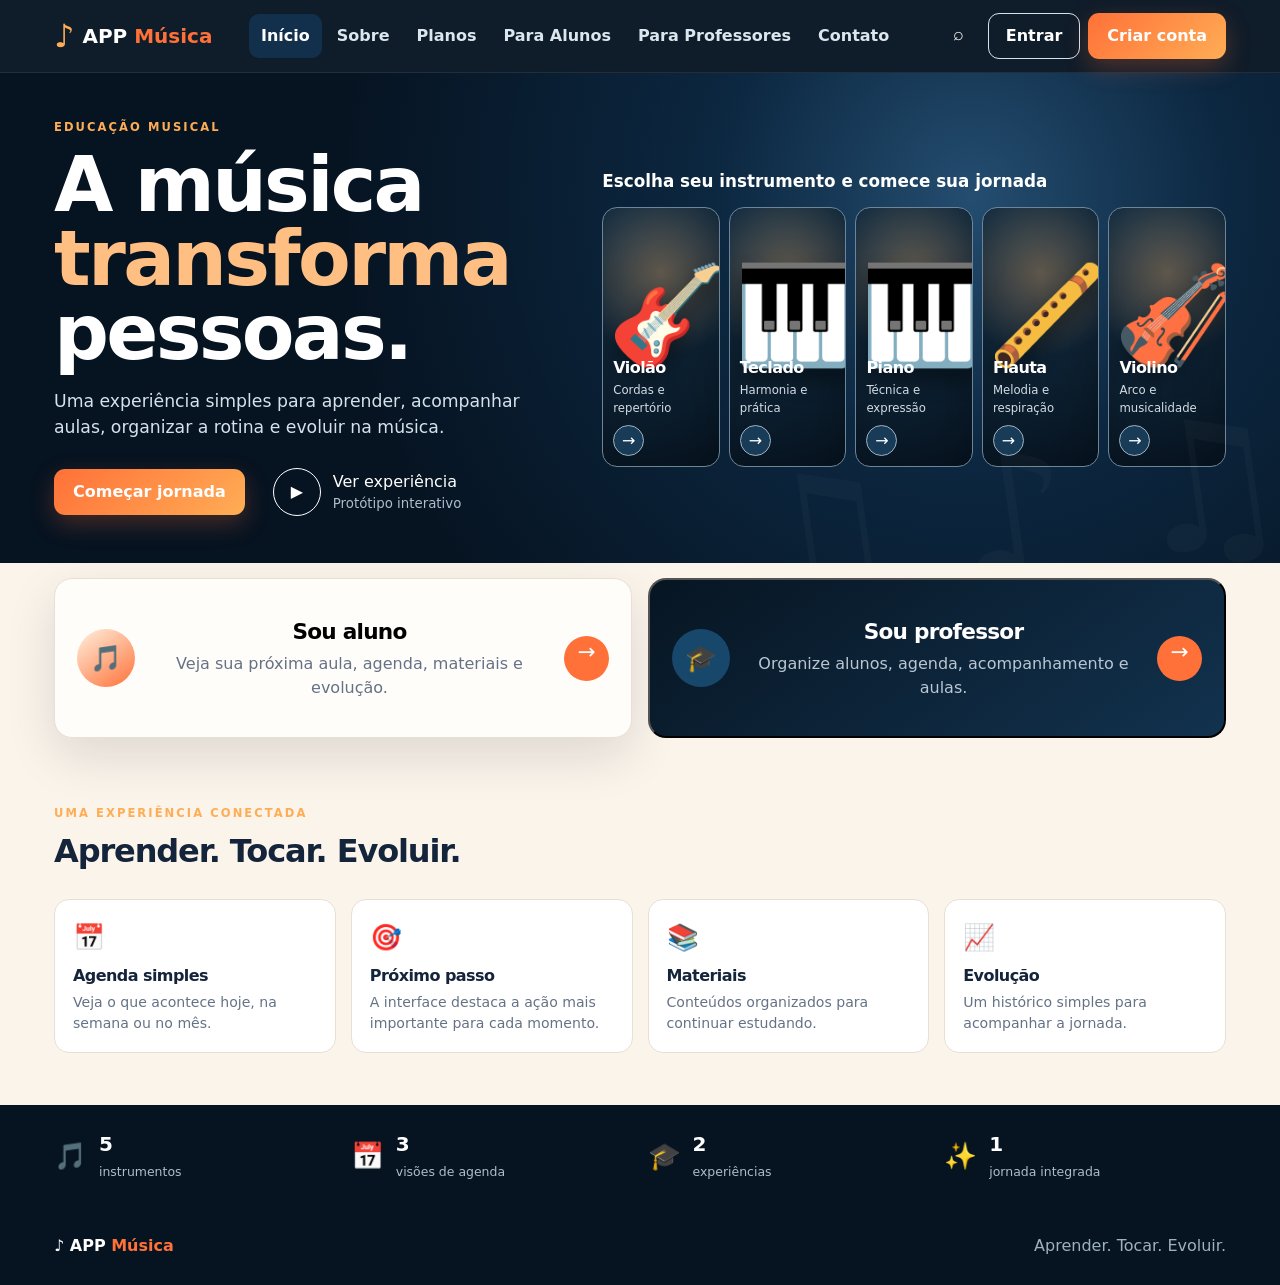
==== commit 5f472a9a: "feat: adicionar agenda semanal diario mensal e acesso direto a aula" ====
--- a/index.html
+++ b/index.html
@@ -6,55 +6,74 @@
 <meta name="description" content="APP Música — protótipo interativo de uma plataforma de educação musical.">
 <title>APP Música — Aprender. Tocar. Evoluir.</title>
 <style>
-:root{--navy:#061321;--navy2:#0b2035;--blue:#1769a8;--blue2:#2e91d0;--orange:#ff7138;--orange2:#ffad55;--cream:#fbf4eb;--paper:#fffdf9;--ink:#14243a;--muted:#657286;--line:#e9dfd4;--white:#fff;--green:#34b58a;--red:#d85b67;--shadow:0 18px 50px rgba(6,19,33,.12)}*{box-sizing:border-box}html{scroll-behavior:smooth}body{margin:0;font-family:Inter,system-ui,-apple-system,"Segoe UI",sans-serif;color:var(--ink);background:var(--cream);line-height:1.5}button{font:inherit;cursor:pointer}button:focus-visible{outline:3px solid #69b9ef;outline-offset:3px}.wrap{max-width:1220px;margin:auto;padding:0 24px}.view{display:none}.view.active{display:block}header{position:sticky;top:0;z-index:50;background:rgba(6,19,33,.95);backdrop-filter:blur(14px);border-bottom:1px solid rgba(255,255,255,.08);color:#fff}.nav{min-height:72px;display:flex;align-items:center;gap:30px}.brand{display:flex;align-items:center;gap:9px;font-weight:900;font-size:1.25rem;white-space:nowrap}.brand .note{font-size:2rem;color:var(--orange2);line-height:1}.brand b,.footer-brand span{color:var(--orange)}.navlinks{display:flex;align-items:center;gap:4px;flex:1;justify-content:center}.navlinks button{border:0;background:transparent;color:#dce6ef;padding:11px 13px;border-radius:10px;font-weight:650}.navlinks button:hover,.navlinks button.active{background:#12304b;color:#fff}.nav-actions{display:flex;gap:9px}.icon-btn{width:42px;height:42px;border:1px solid transparent;border-radius:50%;background:transparent;color:#fff;font-size:1.15rem}.outline{border:1px solid #d7e1eb;background:transparent;color:#fff;border-radius:11px;padding:10px 18px;font-weight:800}.orange{border:0;background:linear-gradient(135deg,var(--orange),var(--orange2));color:#fff;border-radius:11px;padding:11px 20px;font-weight:900;box-shadow:0 9px 25px rgba(255,113,56,.25)}
+:root{--navy:#061321;--navy2:#0d2942;--blue:#1769a8;--blue2:#2e91d0;--orange:#ff7138;--orange2:#ffad55;--cream:#fbf4eb;--paper:#fffdf9;--ink:#14243a;--muted:#657286;--line:#e9dfd4;--green:#34b58a;--red:#d85b67;--shadow:0 18px 50px rgba(6,19,33,.12)}*{box-sizing:border-box}html{scroll-behavior:smooth}body{margin:0;font-family:Inter,system-ui,-apple-system,"Segoe UI",sans-serif;color:var(--ink);background:var(--cream);line-height:1.5}button{font:inherit;cursor:pointer}button:focus-visible{outline:3px solid #69b9ef;outline-offset:3px}.wrap{max-width:1220px;margin:auto;padding:0 24px}.view{display:none}.view.active{display:block}header{position:sticky;top:0;z-index:50;background:rgba(6,19,33,.96);backdrop-filter:blur(14px);border-bottom:1px solid rgba(255,255,255,.08);color:#fff}.nav{min-height:72px;display:flex;align-items:center;gap:26px}.brand{display:flex;align-items:center;gap:8px;font-weight:900;font-size:1.25rem;white-space:nowrap}.brand .note{font-size:2rem;color:var(--orange2);line-height:1}.brand b,.footer-brand span{color:var(--orange)}.navlinks{display:flex;align-items:center;gap:3px;flex:1;justify-content:center}.navlinks button{border:0;background:transparent;color:#dce6ef;padding:10px 12px;border-radius:10px;font-weight:700}.navlinks button:hover,.navlinks button.active{background:#12304b;color:#fff}.nav-actions{display:flex;gap:8px}.icon-btn{width:42px;height:42px;border:1px solid transparent;border-radius:50%;background:transparent;color:#fff;font-size:1.15rem}.outline{border:1px solid #d7e1eb;background:transparent;color:#fff;border-radius:11px;padding:10px 17px;font-weight:800}.orange{border:0;background:linear-gradient(135deg,var(--orange),var(--orange2));color:#fff;border-radius:11px;padding:11px 19px;font-weight:900;box-shadow:0 9px 25px rgba(255,113,56,.25)}
 .hero{background:radial-gradient(circle at 76% 25%,#244d70 0,#0c2740 25%,var(--navy) 62%);color:#fff;min-height:490px;position:relative;overflow:hidden}.hero:after{content:'♫  ♪  ♫';position:absolute;right:-10px;bottom:-40px;font-size:180px;line-height:1;color:#fff;opacity:.025;transform:rotate(-8deg)}.hero-grid{display:grid;grid-template-columns:.9fr 1.1fr;gap:38px;align-items:center;min-height:490px}.eyebrow{text-transform:uppercase;letter-spacing:.18em;font-size:.72rem;font-weight:900;color:var(--orange2)}h1,h2,h3{letter-spacing:-.035em}.hero h1{font-size:clamp(3rem,6vw,5.3rem);line-height:.96;margin:12px 0 20px;max-width:620px}.hero h1 em{font-style:normal;color:#ffbf82}.hero p{max-width:580px;color:#d5e1eb;font-size:1.08rem}.hero-tools{display:flex;gap:22px;align-items:center;margin-top:26px}.play{display:flex;align-items:center;gap:12px;background:transparent;border:0;color:#fff;text-align:left}.play .circle{width:48px;height:48px;border:1px solid #fff;border-radius:50%;display:grid;place-items:center}.play small{display:block;color:#aebdca}.instrument-zone{align-self:stretch;display:flex;align-items:center}.instrument-wrap{width:100%}.instrument-title{font-size:1.05rem;font-weight:850;margin-bottom:13px}.instrument-grid{display:grid;grid-template-columns:repeat(5,1fr);gap:9px}.instrument-card{min-height:260px;border:1px solid #6d8598;border-radius:15px;background:linear-gradient(160deg,#18364e,#071421);color:#fff;padding:10px;display:flex;flex-direction:column;justify-content:flex-end;text-align:left;position:relative;overflow:hidden;transition:.2s;box-shadow:inset 0 0 50px rgba(0,0,0,.25)}.instrument-card:hover,.instrument-card.selected{transform:translateY(-6px);border-color:var(--orange2);box-shadow:0 15px 35px rgba(0,0,0,.35)}.instrument-card.selected{outline:2px solid var(--orange);outline-offset:-2px}.instrument-card:before{content:'';position:absolute;inset:0;background:radial-gradient(circle at 50% 25%,rgba(255,176,95,.32),transparent 42%)}.instrument-visual{position:absolute;inset:10px 5px 55px;display:grid;place-items:center;font-size:6rem;filter:drop-shadow(0 12px 10px rgba(0,0,0,.4));z-index:1}.instrument-card h3,.instrument-card p,.instrument-card .go{position:relative;z-index:2}.instrument-card h3{margin:0;font-size:1rem}.instrument-card p{margin:2px 0 8px;font-size:.73rem;color:#d3dce4}.go{width:31px;height:31px;border:1px solid #9fb1c1;background:#183c58;color:#fff;border-radius:50%;display:grid;place-items:center}.instrument-card.selected .go{background:var(--orange);border-color:var(--orange)}
 .quick{background:var(--cream);padding:15px 0}.quick-grid{display:grid;grid-template-columns:1fr 1fr;gap:16px}.portal{border-radius:18px;padding:20px 22px;display:flex;align-items:center;gap:18px;min-height:160px}.portal.student{background:var(--paper);border:1px solid var(--line);box-shadow:var(--shadow)}.portal.teacher{background:linear-gradient(145deg,#071522,#12324e);color:#fff}.portal-icon{width:58px;height:58px;border-radius:50%;display:grid;place-items:center;font-size:1.6rem;flex:none}.student .portal-icon{background:linear-gradient(145deg,#fff1df,#ff7138);color:#fff}.teacher .portal-icon{background:#17486b}.portal-body{flex:1}.portal h2{margin:0 0 4px;font-size:1.35rem}.portal p{margin:0;color:var(--muted)}.teacher p{color:#b9c7d4}.arrow{width:45px;height:45px;border:0;border-radius:50%;background:var(--orange);color:#fff;font-size:1.35rem}.section{padding:52px 0}.section-head{margin-bottom:24px}.section-head h2{font-size:2rem;margin:5px 0}.cards{display:grid;grid-template-columns:repeat(4,1fr);gap:15px}.feature{background:#fff;border:1px solid var(--line);border-radius:15px;padding:18px;min-height:135px}.feature .ficon{font-size:1.6rem}.feature h3{font-size:1rem;margin:7px 0 4px}.feature p{margin:0;color:var(--muted);font-size:.88rem}.stats{background:var(--navy);color:#fff;padding:24px 0}.stats-grid{display:grid;grid-template-columns:repeat(4,1fr);gap:15px}.stat{display:flex;align-items:center;gap:12px}.stat .ficon{font-size:1.65rem;color:var(--orange2)}.stat strong{display:block;font-size:1.25rem}.stat span{color:#aebdca;font-size:.78rem}
-.dashboard{padding:46px 0 64px}.dashboard-head{display:flex;justify-content:space-between;align-items:end;gap:20px;margin-bottom:22px}.dashboard-head h1{margin:4px 0}.dashboard-head p{margin:0}.kpis{display:grid;grid-template-columns:repeat(4,1fr);gap:14px;margin:20px 0}.kpi{background:#fff;border:1px solid var(--line);border-radius:15px;padding:17px}.kpi small{color:var(--muted)}.kpi strong{display:block;font-size:1.7rem;margin:4px 0}.dash-grid{display:grid;grid-template-columns:1.35fr .65fr;gap:16px}.panel{background:#fff;border:1px solid var(--line);border-radius:18px;padding:21px;box-shadow:var(--shadow)}.panel h3{margin:0 0 10px}.dark-dashboard{background:linear-gradient(145deg,#071522,#12324e);color:#fff;border-radius:20px;padding:23px;box-shadow:0 25px 60px rgba(6,19,33,.2)}.dark-dashboard .panel{background:#ffffff0a;border-color:#ffffff12;color:#fff;box-shadow:none}.dark-dashboard .muted{color:#b8c7d4}.schedule-row{display:grid;grid-template-columns:58px 1fr auto;gap:10px;padding:12px 0;border-bottom:1px solid #ffffff12;align-items:center}.schedule-row:last-of-type{border-bottom:0}.avatar{width:36px;height:36px;border-radius:50%;background:linear-gradient(135deg,#ffad55,#1769a8);display:grid;place-items:center;font-weight:900}.schedule-link,.student-row{cursor:pointer}.schedule-link:hover,.student-row:hover{background:rgba(255,255,255,.045)}.bar{height:9px;background:#dfe7ec;border-radius:99px;overflow:hidden}.bar i{display:block;height:100%;background:linear-gradient(90deg,var(--orange),var(--orange2));border-radius:99px}.notice{display:none;padding:12px 14px;border-radius:10px;margin-top:10px;background:#eaf8f2;border:1px solid #bde4d2;color:#176143}.notice.show{display:block}.table-wrap{overflow:auto}.table{width:100%;border-collapse:collapse}.table th,.table td{padding:12px 8px;border-bottom:1px solid var(--line);text-align:left}.table th{font-size:.75rem;color:var(--muted)}.student-row:hover td{background:#fff9f3}.status{display:inline-flex;padding:4px 9px;border-radius:99px;font-size:.72rem;font-weight:800}.status.ok{background:#eaf8f2;color:#176143}.status.warn{background:#fff1dc;color:#9b5c10}.status.neutral{background:#edf2f6;color:#516172}.dashboard-tools{display:flex;gap:10px;flex-wrap:wrap;margin-bottom:14px}.filter-btn{border:1px solid #ffffff25;background:#ffffff08;color:#dce6ef;border-radius:9px;padding:8px 11px;font-size:.8rem}.filter-btn.active,.filter-btn:hover{background:#ff7138;border-color:#ff7138;color:#fff}.dark-dashboard .table th,.dark-dashboard .table td{border-color:#ffffff12}.dark-dashboard .table th{color:#9fb0bf}.dark-dashboard .student-row:hover td{background:#ffffff08}.donut{width:145px;height:145px;border-radius:50%;background:conic-gradient(#ffad55 0 33%,#2e91d0 33% 54%,#8267e8 54% 71%,#67b8e8 71% 88%,#ef5d68 88% 100%);display:grid;place-items:center}.donut-inner{width:88px;height:88px;border-radius:50%;background:#0c243a;display:grid;place-items:center;text-align:center}.donut-inner strong{font-size:1.4rem}.legend-row{display:flex;justify-content:space-between;padding:7px 0}.legend-row span:first-child{color:#cbd6df}.profile-top{display:grid;grid-template-columns:auto 1fr auto;gap:18px;align-items:center}.profile-avatar{width:76px;height:76px;border-radius:22px;background:linear-gradient(145deg,#ffad55,#1769a8);display:grid;place-items:center;color:#fff;font-size:1.8rem;font-weight:900}.profile-top h2{margin:0}.profile-top p{margin:4px 0;color:var(--muted)}.profile-grid{display:grid;grid-template-columns:1fr 1fr;gap:16px;margin-top:16px}.goal{display:flex;justify-content:space-between;gap:12px;padding:11px 0;border-bottom:1px solid var(--line)}.goal:last-child{border-bottom:0}.timeline-item{display:grid;grid-template-columns:80px 1fr;gap:12px;padding:12px 0;border-bottom:1px solid var(--line)}.timeline-item:last-child{border-bottom:0}.timeline-date{color:var(--muted);font-size:.8rem}.tag{display:inline-flex;border-radius:99px;padding:4px 8px;background:#edf2f6;color:#536273;font-size:.72rem;font-weight:800}.action-grid{display:grid;grid-template-columns:repeat(3,1fr);gap:12px}.action-card{border:1px solid var(--line);background:#fff;border-radius:13px;padding:15px;text-align:left}.action-card:hover{border-color:#f1b18e;transform:translateY(-2px)}footer{background:#061321;color:#9fb0bf;padding:27px 0}.footer-row{display:flex;justify-content:space-between;gap:20px;align-items:center}.footer-brand{color:#fff;font-weight:900}
-@media(max-width:1050px){.hero-grid{grid-template-columns:1fr}.instrument-zone{padding-bottom:10px}.hero{padding-bottom:35px}.cards{grid-template-columns:repeat(2,1fr)}.kpis,.stats-grid{grid-template-columns:repeat(2,1fr)}.profile-top{grid-template-columns:auto 1fr}.profile-top .orange{grid-column:2;justify-self:start}}@media(max-width:760px){.nav{flex-wrap:wrap;padding:10px 0}.navlinks{order:3;width:100%;overflow:auto;justify-content:flex-start}.nav-actions{margin-left:auto}.navlinks button{white-space:nowrap}.hero h1{font-size:3.2rem}.instrument-grid{grid-template-columns:repeat(2,1fr)}.instrument-card{min-height:190px}.quick-grid,.dash-grid,.profile-grid{grid-template-columns:1fr}.action-grid{grid-template-columns:1fr}.cards{grid-template-columns:1fr}.stats-grid{grid-template-columns:1fr 1fr}.dashboard-head{display:block}.dashboard-head .orange,.dashboard-head .outline{margin-top:15px}.wrap{padding-left:16px;padding-right:16px}.profile-top{grid-template-columns:auto 1fr}.profile-top .orange{grid-column:1/-1}}@media(max-width:480px){.nav-actions .outline{display:none}.hero-tools{align-items:stretch;flex-direction:column}.instrument-grid{grid-template-columns:1fr 1fr}.instrument-card{min-height:165px}.instrument-visual{font-size:4.2rem}.kpis{grid-template-columns:1fr 1fr}.stats-grid{grid-template-columns:1fr}.portal{min-height:135px;padding:16px}.portal-icon{width:48px;height:48px}.section{padding:38px 0}.profile-avatar{width:60px;height:60px}.timeline-item{grid-template-columns:1fr}}
+.dashboard{padding:42px 0 64px}.dashboard-head{display:flex;justify-content:space-between;align-items:end;gap:20px;margin-bottom:22px}.dashboard-head h1{margin:4px 0}.dashboard-head p{margin:0}.kpis{display:grid;grid-template-columns:repeat(4,1fr);gap:14px;margin:20px 0}.kpi{background:#fff;border:1px solid var(--line);border-radius:15px;padding:17px}.kpi small{color:var(--muted)}.kpi strong{display:block;font-size:1.7rem;margin:4px 0}.dash-grid{display:grid;grid-template-columns:1.35fr .65fr;gap:16px}.panel{background:#fff;border:1px solid var(--line);border-radius:18px;padding:21px;box-shadow:var(--shadow)}.panel h3{margin:0 0 10px}.dark-dashboard{background:linear-gradient(145deg,#071522,#12324e);color:#fff;border-radius:20px;padding:23px;box-shadow:0 25px 60px rgba(6,19,33,.2)}.dark-dashboard .panel{background:#ffffff0a;border-color:#ffffff12;color:#fff;box-shadow:none}.dark-dashboard .muted{color:#b8c7d4}.schedule-row{display:grid;grid-template-columns:58px 1fr auto;gap:10px;padding:12px 0;border-bottom:1px solid #ffffff12;align-items:center}.schedule-row:last-of-type{border-bottom:0}.avatar{width:36px;height:36px;border-radius:50%;background:linear-gradient(135deg,#ffad55,#1769a8);display:grid;place-items:center;font-weight:900}.schedule-link,.student-row{cursor:pointer}.schedule-link:hover,.student-row:hover{background:rgba(255,255,255,.045)}.bar{height:9px;background:#dfe7ec;border-radius:99px;overflow:hidden}.bar i{display:block;height:100%;background:linear-gradient(90deg,var(--orange),var(--orange2));border-radius:99px}.notice{display:none;padding:12px 14px;border-radius:10px;margin-top:10px;background:#eaf8f2;border:1px solid #bde4d2;color:#176143}.notice.show{display:block}.table-wrap{overflow:auto}.table{width:100%;border-collapse:collapse}.table th,.table td{padding:12px 8px;border-bottom:1px solid var(--line);text-align:left}.table th{font-size:.75rem;color:var(--muted)}.student-row:hover td{background:#fff9f3}.status{display:inline-flex;padding:4px 9px;border-radius:99px;font-size:.72rem;font-weight:800}.status.ok{background:#eaf8f2;color:#176143}.status.warn{background:#fff1dc;color:#9b5c10}.status.neutral{background:#edf2f6;color:#516172}.dashboard-tools{display:flex;gap:10px;flex-wrap:wrap;margin-bottom:14px}.filter-btn{border:1px solid #ffffff25;background:#ffffff08;color:#dce6ef;border-radius:9px;padding:8px 11px;font-size:.8rem}.filter-btn.active,.filter-btn:hover{background:#ff7138;border-color:#ff7138;color:#fff}.dark-dashboard .table th,.dark-dashboard .table td{border-color:#ffffff12}.dark-dashboard .table th{color:#9fb0bf}.dark-dashboard .student-row:hover td{background:#ffffff08}.donut{width:145px;height:145px;border-radius:50%;background:conic-gradient(#ffad55 0 33%,#2e91d0 33% 54%,#8267e8 54% 71%,#67b8e8 71% 88%,#ef5d68 88% 100%);display:grid;place-items:center}.donut-inner{width:88px;height:88px;border-radius:50%;background:#0c243a;display:grid;place-items:center;text-align:center}.donut-inner strong{font-size:1.4rem}.legend-row{display:flex;justify-content:space-between;padding:7px 0}.legend-row span:first-child{color:#cbd6df}.profile-top{display:grid;grid-template-columns:auto 1fr auto;gap:18px;align-items:center}.profile-avatar{width:76px;height:76px;border-radius:22px;background:linear-gradient(145deg,#ffad55,#1769a8);display:grid;place-items:center;color:#fff;font-size:1.8rem;font-weight:900}.profile-top h2{margin:0}.profile-top p{margin:4px 0;color:var(--muted)}.profile-grid{display:grid;grid-template-columns:1fr 1fr;gap:16px;margin-top:16px}.goal{display:flex;justify-content:space-between;gap:12px;padding:11px 0;border-bottom:1px solid var(--line)}.goal:last-child{border-bottom:0}.timeline-item{display:grid;grid-template-columns:80px 1fr;gap:12px;padding:12px 0;border-bottom:1px solid var(--line)}.timeline-item:last-child{border-bottom:0}.timeline-date{color:var(--muted);font-size:.8rem}.tag{display:inline-flex;border-radius:99px;padding:4px 8px;background:#edf2f6;color:#536273;font-size:.72rem;font-weight:800}.action-grid{display:grid;grid-template-columns:repeat(3,1fr);gap:12px}.action-card{border:1px solid var(--line);background:#fff;border-radius:13px;padding:15px;text-align:left}.action-card:hover{border-color:#f1b18e;transform:translateY(-2px)}
+/* Agenda */
+.agenda-toolbar{display:flex;align-items:center;justify-content:space-between;gap:14px;flex-wrap:wrap;margin-bottom:18px}.agenda-nav{display:flex;align-items:center;gap:8px}.small-btn{border:1px solid var(--line);background:#fff;color:var(--ink);border-radius:10px;padding:9px 12px;font-weight:800}.small-btn:hover{border-color:#f0a47e}.view-switch{display:flex;background:#e8dfd6;border-radius:11px;padding:4px;gap:3px}.view-switch button{border:0;background:transparent;padding:8px 13px;border-radius:8px;color:#526173;font-weight:800}.view-switch button.active{background:#fff;color:var(--ink);box-shadow:0 2px 8px rgba(6,19,33,.08)}.agenda-title{font-size:1.35rem;font-weight:900;min-width:230px}.agenda-meta{color:var(--muted);font-size:.84rem}.agenda-filters{display:flex;gap:8px;flex-wrap:wrap;margin-bottom:16px}.select-like{border:1px solid var(--line);background:#fff;border-radius:9px;padding:8px 11px;color:var(--ink)}.next-class{background:linear-gradient(135deg,#071522,#12324e);color:#fff;border-radius:18px;padding:18px 20px;margin-bottom:16px;display:grid;grid-template-columns:auto 1fr auto;gap:16px;align-items:center;box-shadow:0 18px 45px rgba(6,19,33,.15)}.next-class .pulse{width:52px;height:52px;border-radius:15px;background:linear-gradient(135deg,var(--orange),var(--orange2));display:grid;place-items:center;font-size:1.5rem}.next-class h3{margin:0 0 3px}.next-class p{margin:0;color:#b9c7d4}.next-class .orange{white-space:nowrap}.agenda-week{background:#fff;border:1px solid var(--line);border-radius:18px;overflow:auto;box-shadow:var(--shadow)}.week-head{display:grid;grid-template-columns:64px repeat(7,minmax(105px,1fr));min-width:820px;border-bottom:1px solid var(--line)}.week-head>div{padding:12px 8px;text-align:center;font-size:.76rem;color:var(--muted);font-weight:900}.week-head .today{color:var(--orange)}.week-body{display:grid;grid-template-columns:64px repeat(7,minmax(105px,1fr));min-width:820px}.time-col{border-right:1px solid var(--line)}.time-col div{height:78px;padding:8px;font-size:.7rem;color:#8490a0;border-bottom:1px solid #f0e9e2}.day-col{position:relative;border-right:1px solid var(--line);min-height:390px;background:linear-gradient(to bottom,transparent 77px,#f3ece5 78px);background-size:100% 78px}.day-col:last-child{border-right:0}.day-col.today{background-color:#fffaf4}.class-block{position:absolute;left:6px;right:6px;min-height:62px;border:0;border-left:4px solid var(--orange);border-radius:10px;background:#fff2e8;padding:8px;text-align:left;color:var(--ink);box-shadow:0 6px 16px rgba(6,19,33,.08)}.class-block:hover{transform:translateY(-2px);box-shadow:0 9px 22px rgba(6,19,33,.14)}.class-block strong{display:block;font-size:.78rem}.class-block span{display:block;font-size:.68rem;color:#667386;margin-top:2px}.class-block.current{background:#ffe0c8;border-left-color:#e55220;box-shadow:0 0 0 2px #ffad55,0 9px 25px rgba(255,113,56,.2)}.class-block.done{opacity:.65;border-left-color:var(--green);background:#eef8f3}.day-view{display:none;background:#fff;border:1px solid var(--line);border-radius:18px;padding:20px;box-shadow:var(--shadow)}.day-view.active{display:block}.day-schedule{display:grid;grid-template-columns:70px 1fr;gap:0}.day-hour{height:74px;border-bottom:1px solid var(--line);color:#8792a1;font-size:.74rem;padding-top:7px}.day-event{min-height:74px;border-bottom:1px solid var(--line);position:relative}.day-event-card{margin:7px 0;padding:11px 14px;border-radius:11px;border-left:4px solid var(--orange);background:#fff2e8;display:flex;justify-content:space-between;align-items:center;gap:10px}.day-event-card.current{background:#ffe0c8;box-shadow:0 0 0 2px #ffad55}.month-view{display:none;background:#fff;border:1px solid var(--line);border-radius:18px;overflow:hidden;box-shadow:var(--shadow)}.month-view.active{display:block}.month-grid{display:grid;grid-template-columns:repeat(7,1fr)}.month-grid .dow{padding:11px;text-align:center;background:#f7f1eb;color:#7b8797;font-size:.73rem;font-weight:900}.month-cell{min-height:112px;border-top:1px solid var(--line);border-right:1px solid var(--line);padding:8px}.month-cell:nth-child(7n){border-right:0}.month-cell.today{background:#fff8ef}.month-day{font-size:.75rem;font-weight:900}.month-day.today{display:inline-grid;place-items:center;width:25px;height:25px;border-radius:50%;background:var(--orange);color:#fff}.month-event{margin-top:6px;border-radius:6px;padding:4px 6px;background:#fff0e4;font-size:.66rem;white-space:nowrap;overflow:hidden;text-overflow:ellipsis;cursor:pointer}.month-event.current{background:#ffd9bc}.agenda-empty{padding:30px;text-align:center;color:var(--muted)}
+/* Aula */
+.lesson-head{display:flex;align-items:center;gap:14px;margin-bottom:18px}.back-btn{border:1px solid var(--line);background:#fff;border-radius:10px;padding:9px 12px;font-weight:800}.lesson-grid{display:grid;grid-template-columns:1.25fr .75fr;gap:16px}.lesson-card{background:#fff;border:1px solid var(--line);border-radius:18px;padding:22px;box-shadow:var(--shadow)}.lesson-card h2,.lesson-card h3{margin-top:0}.lesson-label{display:block;font-size:.72rem;text-transform:uppercase;letter-spacing:.12em;color:var(--muted);font-weight:900;margin:17px 0 6px}.lesson-note{width:100%;min-height:130px;border:1px solid var(--line);border-radius:11px;padding:12px;resize:vertical;font:inherit}.lesson-status{display:inline-flex;align-items:center;gap:7px;border-radius:99px;background:#eaf8f2;color:#176143;padding:6px 10px;font-size:.74rem;font-weight:900}.material{display:flex;align-items:center;gap:12px;padding:12px 0;border-bottom:1px solid var(--line)}.material:last-child{border-bottom:0}.material-icon{width:38px;height:38px;border-radius:10px;background:#fff0e4;display:grid;place-items:center}.lesson-actions{display:flex;gap:10px;flex-wrap:wrap;margin-top:16px}
+footer{background:#061321;color:#9fb0bf;padding:27px 0}.footer-row{display:flex;justify-content:space-between;gap:20px;align-items:center}.footer-brand{color:#fff;font-weight:900}
+@media(max-width:1050px){.hero-grid{grid-template-columns:1fr}.instrument-zone{padding-bottom:10px}.hero{padding-bottom:35px}.cards{grid-template-columns:repeat(2,1fr)}.kpis,.stats-grid{grid-template-columns:repeat(2,1fr)}.profile-top{grid-template-columns:auto 1fr}.profile-top .orange{grid-column:2;justify-self:start}.lesson-grid{grid-template-columns:1fr}}@media(max-width:760px){.nav{flex-wrap:wrap;padding:10px 0}.navlinks{order:3;width:100%;overflow:auto;justify-content:flex-start}.nav-actions{margin-left:auto}.navlinks button{white-space:nowrap}.hero h1{font-size:3.2rem}.instrument-grid{grid-template-columns:repeat(2,1fr)}.instrument-card{min-height:190px}.quick-grid,.dash-grid,.profile-grid{grid-template-columns:1fr}.action-grid{grid-template-columns:1fr}.cards{grid-template-columns:1fr}.stats-grid{grid-template-columns:1fr 1fr}.dashboard-head{display:block}.dashboard-head .orange,.dashboard-head .outline{margin-top:15px}.wrap{padding-left:16px;padding-right:16px}.profile-top{grid-template-columns:auto 1fr}.profile-top .orange{grid-column:1/-1}.next-class{grid-template-columns:auto 1fr}.next-class .orange{grid-column:2;justify-self:start}.agenda-title{min-width:0}.week-head,.week-body{grid-template-columns:54px repeat(7,minmax(90px,1fr))}.lesson-grid{grid-template-columns:1fr}}@media(max-width:480px){.nav-actions .outline{display:none}.hero-tools{align-items:stretch;flex-direction:column}.instrument-grid{grid-template-columns:1fr 1fr}.instrument-card{min-height:165px}.instrument-visual{font-size:4.2rem}.kpis{grid-template-columns:1fr 1fr}.stats-grid{grid-template-columns:1fr}.portal{min-height:135px;padding:16px}.portal-icon{width:48px;height:48px}.section{padding:38px 0}.profile-avatar{width:60px;height:60px}.timeline-item{grid-template-columns:1fr}.view-switch button{padding:7px 9px;font-size:.78rem}.agenda-toolbar{align-items:flex-start}.next-class{grid-template-columns:1fr}.next-class .orange{grid-column:auto}}
 </style>
 </head>
 <body>
 <header><div class="wrap"><nav class="nav"><div class="brand"><span class="note">♪</span><span>APP <b>Música</b></span></div><div class="navlinks"><button class="active" data-route="home">Início</button><button data-route="home">Sobre</button><button data-route="home">Planos</button><button data-route="aluno">Para Alunos</button><button data-route="professor">Para Professores</button><button data-route="home">Contato</button></div><div class="nav-actions"><button class="icon-btn" aria-label="Pesquisar">⌕</button><button class="outline" data-route="aluno">Entrar</button><button class="orange" data-route="aluno">Criar conta</button></div></nav></div></header>
+
 <main>
-<section class="view active" id="home">
-<div class="hero"><div class="wrap hero-grid"><div><div class="eyebrow">Mais que aulas, novas histórias.</div><h1>A música transforma <em>pessoas.</em></h1><p>Uma plataforma para conectar alunos e professores, facilitando o aprendizado musical de forma simples, organizada e inspiradora.</p><div class="hero-tools"><button class="orange" data-route="aluno">Comece agora →</button><button class="play" id="videoBtn"><span class="circle">▶</span><span><b>Assista ao vídeo</b><small>Conheça o APP Música</small></span></button></div></div><div class="instrument-zone"><div class="instrument-wrap"><div class="instrument-title">Escolha seu instrumento e comece sua jornada</div><div class="instrument-grid"><button class="instrument-card selected" data-instrument="Violão"><span class="instrument-visual">🎸</span><h3>Violão</h3><p>Popular · MPB · Rock</p><span class="go">→</span></button><button class="instrument-card" data-instrument="Teclado"><span class="instrument-visual">🎹</span><h3>Teclado</h3><p>Pop · Gospel · Teoria</p><span class="go">→</span></button><button class="instrument-card" data-instrument="Piano"><span class="instrument-visual">🎹</span><h3>Piano</h3><p>Clássico · Erudito · Jazz</p><span class="go">→</span></button><button class="instrument-card" data-instrument="Flauta"><span class="instrument-visual">🪈</span><h3>Flauta</h3><p>Popular · Erudito · MPB</p><span class="go">→</span></button><button class="instrument-card" data-instrument="Violino"><span class="instrument-visual">🎻</span><h3>Violino</h3><p>Clássico · Popular · Orquestra</p><span class="go">→</span></button></div><div id="instrumentFeedback" class="notice">Instrumento selecionado: Violão. Esta escolha será usada na próxima etapa da simulação.</div></div></div></div></div>
-<div class="quick"><div class="wrap quick-grid"><div class="portal student"><div class="portal-icon">👤</div><div class="portal-body"><h2>Sou aluno</h2><p>Acesse suas aulas, agenda, materiais e muito mais.</p></div><button class="arrow" data-route="aluno">→</button></div><div class="portal teacher"><div class="portal-icon">🎓</div><div class="portal-body"><h2>Sou professor</h2><p>Gerencie alunos, agenda, aulas e acompanhamentos.</p></div><button class="arrow" data-route="professor">→</button></div></div></div>
-<div class="section"><div class="wrap"><div class="section-head"><div class="eyebrow" style="color:#b84d1e">Uma experiência pensada para a música</div><h2>Aprender, tocar e evoluir.</h2><p class="muted">Tudo em um só lugar, com uma jornada clara para quem aprende e para quem ensina.</p></div><div class="cards"><div class="feature"><div class="ficon">📈</div><h3>Acompanhe seu progresso</h3><p>Veja sua evolução e saiba qual é o próximo passo.</p></div><div class="feature"><div class="ficon">📅</div><h3>Agende suas aulas</h3><p>Organize horários e mantenha sua rotina musical.</p></div><div class="feature"><div class="ficon">🎼</div><h3>Acesse materiais</h3><p>Partituras, exercícios, vídeos e repertórios.</p></div><div class="feature"><div class="ficon">👥</div><h3>Conecte-se com seu professor</h3><p>Tenha acompanhamento próximo durante a jornada.</p></div></div></div></div>
-<div class="stats"><div class="wrap stats-grid"><div class="stat"><div class="ficon">♪</div><div><strong>+500</strong><span>Alunos em jornada</span></div></div><div class="stat"><div class="ficon">♟</div><div><strong>+50</strong><span>Professores parceiros</span></div></div><div class="stat"><div class="ficon">★</div><div><strong>+1.000</strong><span>Aulas realizadas</span></div></div><div class="stat"><div class="ficon">♥</div><div><strong>98%</strong><span>Satisfação dos alunos</span></div></div></div></div>
+<section id="home" class="view active">
+<div class="hero"><div class="wrap hero-grid"><div><div class="eyebrow">Educação musical</div><h1>A música <em>transforma</em> pessoas.</h1><p>Uma experiência simples para aprender, acompanhar aulas, organizar a rotina e evoluir na música.</p><div class="hero-tools"><button class="orange" data-route="aluno">Começar jornada</button><button class="play" id="playDemo"><span class="circle">▶</span><span>Ver experiência<small>Protótipo interativo</small></span></button></div></div><div class="instrument-zone"><div class="instrument-wrap"><div class="instrument-title">Escolha seu instrumento e comece sua jornada</div><div class="instrument-grid"><button class="instrument-card" data-instrument="Violão"><div class="instrument-visual">🎸</div><h3>Violão</h3><p>Cordas e repertório</p><span class="go">→</span></button><button class="instrument-card" data-instrument="Teclado"><div class="instrument-visual">🎹</div><h3>Teclado</h3><p>Harmonia e prática</p><span class="go">→</span></button><button class="instrument-card" data-instrument="Piano"><div class="instrument-visual">🎹</div><h3>Piano</h3><p>Técnica e expressão</p><span class="go">→</span></button><button class="instrument-card" data-instrument="Flauta"><div class="instrument-visual">🪈</div><h3>Flauta</h3><p>Melodia e respiração</p><span class="go">→</span></button><button class="instrument-card" data-instrument="Violino"><div class="instrument-visual">🎻</div><h3>Violino</h3><p>Arco e musicalidade</p><span class="go">→</span></button></div></div></div></div></div>
+<div class="quick"><div class="wrap quick-grid"><button class="portal student" data-route="aluno"><div class="portal-icon">🎵</div><div class="portal-body"><h2>Sou aluno</h2><p>Veja sua próxima aula, agenda, materiais e evolução.</p></div><span class="arrow">→</span></button><button class="portal teacher" data-route="professor"><div class="portal-icon">🎓</div><div class="portal-body"><h2>Sou professor</h2><p>Organize alunos, agenda, acompanhamento e aulas.</p></div><span class="arrow">→</span></button></div></div>
+<div class="section"><div class="wrap"><div class="section-head"><div class="eyebrow">Uma experiência conectada</div><h2>Aprender. Tocar. Evoluir.</h2></div><div class="cards"><div class="feature"><div class="ficon">📅</div><h3>Agenda simples</h3><p>Veja o que acontece hoje, na semana ou no mês.</p></div><div class="feature"><div class="ficon">🎯</div><h3>Próximo passo</h3><p>A interface destaca a ação mais importante para cada momento.</p></div><div class="feature"><div class="ficon">📚</div><h3>Materiais</h3><p>Conteúdos organizados para continuar estudando.</p></div><div class="feature"><div class="ficon">📈</div><h3>Evolução</h3><p>Um histórico simples para acompanhar a jornada.</p></div></div></div></div>
+<div class="stats"><div class="wrap stats-grid"><div class="stat"><span class="ficon">🎵</span><div><strong>5</strong><span>instrumentos</span></div></div><div class="stat"><span class="ficon">📅</span><div><strong>3</strong><span>visões de agenda</span></div></div><div class="stat"><span class="ficon">🎓</span><div><strong>2</strong><span>experiências</span></div></div><div class="stat"><span class="ficon">✨</span><div><strong>1</strong><span>jornada integrada</span></div></div></div></div>
 </section>
-</section>
-<section class="view" id="aluno"><div class="dashboard"><div class="wrap"><div class="dashboard-head"><div><div class="eyebrow" style="color:#b84d1e">Área do aluno</div><h1>Olá, Marina. 👋</h1><p class="muted">Tudo para continuar sua jornada musical.</p></div><button class="orange" data-route="home">← Início</button></div><div class="kpis"><div class="kpi"><small>Próxima aula</small><strong>15/09</strong><span>19:00 · Online</span></div><div class="kpi"><small>Instrumento</small><strong>🎸 Violão</strong><span>Nível intermediário</span></div><div class="kpi"><small>Plano</small><strong>Essencial</strong><span>Ativo</span></div><div class="kpi"><small>Progresso</small><strong>68%</strong><span>Trilha atual</span></div></div><div class="dash-grid"><div><div class="panel"><div class="dashboard-head"><div><div class="eyebrow" style="color:#b84d1e">Sua próxima aula</div><h2>Violão — Repertório e Ritmo</h2><p class="muted">Professor Carlos Mendes · Segunda, 15/09 · 19:00</p></div><div class="music-art" style="width:120px;height:120px;border-radius:15px;background:radial-gradient(circle at 45% 35%,#ffd59e,#d77a42 28%,#183c59 70%,#071522);display:grid;place-items:center;font-size:4.2rem">🎸</div></div><button class="orange" id="detailClass">Ver detalhes</button><div id="classFeedback" class="notice">Aula simulada: repertório, ritmo e prática orientada.</div></div><div class="mini-grid" style="display:grid;grid-template-columns:repeat(4,1fr);gap:12px;margin-top:14px"><div class="panel">📅<strong>Minha agenda</strong><span class="muted">Veja seus horários.</span></div><div class="panel">📄<strong>Meus planos</strong><span class="muted">Acompanhe sua evolução.</span></div><div class="panel">📁<strong>Materiais</strong><span class="muted">Partituras e exercícios.</span></div><div class="panel">📊<strong>Meu progresso</strong><span class="muted">Conquistas e evolução.</span></div></div></div><div class="panel"><div class="quote">“A prática de hoje é o som do seu amanhã.”<br><span style="font-style:normal;font-family:inherit;font-size:.8rem;color:var(--muted)">— sua jornada musical</span></div><h3 style="margin-top:18px">Seu progresso</h3><p class="muted">Violão · Trilha intermediária</p><div class="bar"><i style="width:68%"></i></div><p><strong>68%</strong> concluído · Próximo passo: prática semanal.</p></div></div><div class="panel" style="margin-top:16px"><h3>Próximos materiais 🎼</h3><p>🎥 Fundamentos de ritmo</p><p>📄 Exercício semanal</p><p>🎸 Repertório da próxima aula</p><button class="orange" id="materialBtn">Marcar como visto</button><div id="materialFeedback" class="notice">Material marcado como visto nesta simulação.</div></div></div></div></section>
-<section class="view" id="professor"><div class="dashboard"><div class="wrap"><div class="dark-dashboard"><div class="dashboard-head"><div><div class="eyebrow">Painel do professor / ADM</div><h1>Olá, Professor! 🎓</h1><p class="muted">Visão rápida para decidir o que precisa de atenção.</p></div><button class="outline" data-route="home">← Início</button></div><div class="kpis"><div class="kpi"><small>Alunos ativos</small><strong>24</strong><span class="muted">+12% no mês</span></div><div class="kpi"><small>Aulas esta semana</small><strong>18</strong><span class="muted">+20%</span></div><div class="kpi"><small>Aulas realizadas</small><strong>152</strong><span class="muted">+8%</span></div><div class="kpi"><small>Taxa de presença</small><strong>92%</strong><span class="muted">+5%</span></div></div><div class="dash-grid"><div class="panel"><div style="display:flex;justify-content:space-between;gap:10px;align-items:center"><h3>Próximas aulas de hoje</h3><span class="tag">4 agendadas</span></div><div class="schedule-row schedule-link" data-student="Ana Clara"><span>14:00</span><div style="display:flex;gap:10px;align-items:center"><span class="avatar">A</span><span>Ana Clara<br><small class="muted">Piano · Iniciante</small></span></div><span>→</span></div><div class="schedule-row schedule-link" data-student="Rafael Souza"><span>15:00</span><div style="display:flex;gap:10px;align-items:center"><span class="avatar">R</span><span>Rafael Souza<br><small class="muted">Violão · Intermediário</small></span></div><span>→</span></div><div class="schedule-row schedule-link" data-student="Mariana Lima"><span>16:00</span><div style="display:flex;gap:10px;align-items:center"><span class="avatar">M</span><span>Mariana Lima<br><small class="muted">Flauta · Iniciante</small></span></div><span>→</span></div><div class="schedule-row schedule-link" data-student="Lucas Ferreira"><span>17:00</span><div style="display:flex;gap:10px;align-items:center"><span class="avatar">L</span><span>Lucas Ferreira<br><small class="muted">Violino · Avançado</small></span></div><span>→</span></div><button class="orange" id="agendaAdmBtn" style="margin-top:14px">Ver agenda completa</button><div id="agendaAdmFeedback" class="notice">A agenda completa será integrada em uma próxima etapa. Por enquanto, a jornada está sendo validada.</div></div><div class="panel"><h3>Alunos por instrumento</h3><div style="display:grid;place-items:center;padding:12px"><div class="donut"><div class="donut-inner"><strong>24</strong><small>alunos</small></div></div></div><div class="legend-row"><span>🟠 Violão</span><strong>8</strong></div><div class="legend-row"><span>🔵 Teclado</span><strong>5</strong></div><div class="legend-row"><span>🟣 Piano</span><strong>4</strong></div><div class="legend-row"><span>🔷 Flauta</span><strong>4</strong></div><div class="legend-row"><span>🔴 Violino</span><strong>3</strong></div></div></div><div class="panel" style="margin-top:16px"><div style="display:flex;justify-content:space-between;gap:12px;align-items:center"><div><h3>Alunos</h3><p class="muted" style="margin:0">Clique em um aluno para abrir o perfil e o acompanhamento.</p></div><div class="dashboard-tools"><button class="filter-btn active" data-filter="Todos">Todos</button><button class="filter-btn" data-filter="Violão">Violão</button><button class="filter-btn" data-filter="Teclado">Teclado</button><button class="filter-btn" data-filter="Flauta">Flauta</button><button class="filter-btn" data-filter="Violino">Violino</button></div></div><div class="table-wrap"><table class="table"><thead><tr><th>Aluno</th><th>Instrumento</th><th>Status</th><th>Próxima aula</th><th></th></tr></thead><tbody id="studentTable"><tr class="student-row" data-instrument="Violão" data-student="Marina Souza"><td><strong>Marina Souza</strong><br><small class="muted">Trilha intermediária</small></td><td>🎸 Violão</td><td><span class="status ok">Ativo</span></td><td>15/09 · 19h</td><td>→</td></tr><tr class="student-row" data-instrument="Teclado" data-student="Rafael Lima"><td><strong>Rafael Lima</strong><br><small class="muted">Trilha iniciante</small></td><td>🎹 Teclado</td><td><span class="status ok">Ativo</span></td><td>16/09 · 18h</td><td>→</td></tr><tr class="student-row" data-instrument="Flauta" data-student="Camila Alves"><td><strong>Camila Alves</strong><br><small class="muted">Trilha iniciante</small></td><td>🪈 Flauta</td><td><span class="status warn">Atenção</span></td><td>17/09 · 20h</td><td>→</td></tr><tr class="student-row" data-instrument="Violino" data-student="Lucas Ferreira"><td><strong>Lucas Ferreira</strong><br><small class="muted">Trilha avançada</small></td><td>🎻 Violino</td><td><span class="status ok">Ativo</span></td><td>18/09 · 17h</td><td>→</td></tr></tbody></table></div><div id="studentFilterFeedback" class="notice">Filtro aplicado.</div></div><div class="action-grid" style="margin-top:16px"><button class="action-card" id="studentBtn"><strong>👥 Acompanhamento</strong><br><span class="muted">Evolução, observações e objetivos.</span></button><button class="action-card" id="materialsAdmBtn"><strong>🎼 Materiais</strong><br><span class="muted">Partituras, vídeos e exercícios.</span></button><button class="action-card" id="reportsBtn"><strong>📊 Indicadores</strong><br><span class="muted">Presença, evolução e retenção.</span></button></div><div id="adminActionFeedback" class="notice"></div></div></div></section>
-<section class="view" id="perfil"><div class="dashboard"><div class="wrap"><div class="dashboard-head"><div><div class="eyebrow" style="color:#b84d1e">Perfil do aluno</div><h1>Acompanhamento individual</h1><p class="muted">Segunda etapa do fluxo Professor / ADM.</p></div><button class="outline" style="background:var(--navy);" data-route="professor">← Voltar ao painel</button></div><div class="panel"><div class="profile-top"><div class="profile-avatar" id="profileAvatar">MS</div><div><h2 id="profileName">Marina Souza</h2><p id="profileMeta">🎸 Violão · Intermediário · Aluna ativa</p><span class="status ok">Em acompanhamento</span></div><button class="orange" id="contactBtn">Registrar contato</button></div><div id="profileContactFeedback" class="notice">Contato registrado nesta simulação. Próximo passo: manter acompanhamento.</div></div><div class="profile-grid"><div class="panel"><h3>Resumo de evolução</h3><p class="muted">Trilha de Violão · Intermediário</p><div class="bar"><i style="width:68%"></i></div><p><strong>68%</strong> da trilha concluída</p><div class="goal"><span>Ritmo</span><strong>Avançando</strong></div><div class="goal"><span>Acordes</span><strong>Consolidado</strong></div><div class="goal"><span>Repertório</span><strong>Em desenvolvimento</strong></div><div class="goal"><span>Prática semanal</span><strong>Precisa de atenção</strong></div></div><div class="panel"><h3>Próximas ações</h3><div class="goal"><span>Próxima aula</span><strong>15/09 · 19h</strong></div><div class="goal"><span>Objetivo atual</span><strong>2 músicas completas</strong></div><div class="goal"><span>Material</span><strong>Exercício de ritmo</strong></div><div class="goal"><span>Contato</span><strong>Esta semana</strong></div><button class="orange" id="goalBtn" style="margin-top:12px">Registrar nova observação</button><div id="goalFeedback" class="notice">Observação registrada nesta simulação.</div></div></div><div class="profile-grid"><div class="panel"><h3>Histórico recente</h3><div class="timeline-item"><span class="timeline-date">12/09</span><div><strong>Prática orientada</strong><br><small class="muted">Exercício de ritmo concluído.</small></div></div><div class="timeline-item"><span class="timeline-date">08/09</span><div><strong>Aula realizada</strong><br><small class="muted">Repertório e troca de acordes.</small></div></div><div class="timeline-item"><span class="timeline-date">01/09</span><div><strong>Material enviado</strong><br><small class="muted">Vídeo de fundamentos de ritmo.</small></div></div></div><div class="panel"><h3>Observações do professor</h3><p>Boa participação e evolução consistente. Precisa manter regularidade entre as aulas para consolidar ritmo e repertório.</p><span class="tag">Última atualização · 12/09</span></div></div></div></div></section>
+
+<section id="aluno" class="view"><div class="dashboard"><div class="wrap"><div class="dashboard-head"><div><div class="eyebrow">Área do aluno</div><h1>Olá, Marina 👋</h1><p>Seu próximo passo está aqui.</p></div><button class="orange" data-route="agenda">Ver agenda</button></div><div class="kpis"><div class="kpi"><small>Próxima aula</small><strong id="studentNextTime">14:00</strong><span>Violão</span></div><div class="kpi"><small>Progresso</small><strong>68%</strong><span>neste ciclo</span></div><div class="kpi"><small>Plano</small><strong>Mensal</strong><span>ativo</span></div><div class="kpi"><small>Sequência</small><strong>7 dias</strong><span>de prática</span></div></div><div class="dash-grid"><div class="panel"><h3>Próxima aula</h3><div class="profile-top"><div class="profile-avatar">M</div><div><h2>Violão · Repertório</h2><p>Hoje · 14:00 · Aula online</p><span class="lesson-status">● Confirmada</span></div><button class="orange" data-route="aula">Abrir aula</button></div><div class="profile-grid"><div><h3>Objetivo atual</h3><div class="goal"><span>Troca de acordes</span><b>80%</b></div><div class="goal"><span>Ritmo com metrônomo</span><b>65%</b></div><div class="goal"><span>Repertório</span><b>60%</b></div></div><div><h3>Materiais recentes</h3><div class="material"><div class="material-icon">🎼</div><div><b>Exercício de acordes</b><br><small>PDF · atualizado hoje</small></div></div><div class="material"><div class="material-icon">🎧</div><div><b>Faixa de estudo</b><br><small>Áudio · 4 min</small></div></div></div></div></div><div class="panel"><h3>Sua semana</h3><div class="bar" style="margin:18px 0 8px"><i style="width:68%"></i></div><p class="muted">68% do ciclo concluído</p><div class="timeline-item"><div class="timeline-date">Hoje</div><div><b>Aula de violão</b><br><span class="tag">14:00</span></div></div><div class="timeline-item"><div class="timeline-date">Amanhã</div><div><b>Prática livre</b><br><span class="tag">20 min</span></div></div><div class="timeline-item"><div class="timeline-date">Sáb.</div><div><b>Revisão de repertório</b><br><span class="tag">3 músicas</span></div></div></div></div><div id="studentNotice" class="notice">Ação simulada realizada.</div></div></div></section>
+
+<section id="professor" class="view"><div class="dashboard"><div class="wrap"><div class="dashboard-head"><div><div class="eyebrow">Professor / ADM</div><h1>Painel de acompanhamento</h1><p>Priorize o que precisa da sua atenção.</p></div><button class="orange" data-route="agenda">Abrir agenda</button></div><div class="dark-dashboard"><div class="kpis"><div class="kpi"><small>Aulas hoje</small><strong>5</strong><span>2 concluídas</span></div><div class="kpi"><small>Próxima aula</small><strong>14:00</strong><span>Marina · Violão</span></div><div class="kpi"><small>Acompanhar</small><strong>3</strong><span>alunos</span></div><div class="kpi"><small>Materiais</small><strong>8</strong><span>recentes</span></div></div><div class="dash-grid"><div class="panel"><h3>Agenda de hoje</h3><div class="schedule-row schedule-link" data-class="Marina|Violão|14:00"><div><b>14:00</b></div><div><b>Marina</b><br><span class="muted">Violão · Repertório</span></div><span class="status warn">Próxima</span></div><div class="schedule-row schedule-link" data-class="Lucas|Teclado|15:00"><div><b>15:00</b></div><div><b>Lucas</b><br><span class="muted">Teclado · Harmonia</span></div><span class="status neutral">Agendada</span></div><div class="schedule-row schedule-link" data-class="Sofia|Piano|16:00"><div><b>16:00</b></div><div><b>Sofia</b><br><span class="muted">Piano · Técnica</span></div><span class="status neutral">Agendada</span></div><div class="lesson-actions"><button class="orange" data-route="agenda">Ver agenda completa</button></div></div><div class="panel"><h3>Distribuição</h3><div style="display:flex;gap:18px;align-items:center;justify-content:center;margin:14px 0"><div class="donut"><div class="donut-inner"><strong>24</strong><span>alunos</span></div></div></div><div class="legend-row"><span>Violão</span><b>8</b></div><div class="legend-row"><span>Teclado</span><b>5</b></div><div class="legend-row"><span>Piano</span><b>4</b></div><div class="legend-row"><span>Flauta</span><b>4</b></div><div class="legend-row"><span>Violino</span><b>3</b></div></div></div><div class="panel" style="margin-top:16px"><h3>Alunos</h3><div class="dashboard-tools"><button class="filter-btn active">Todos</button><button class="filter-btn">Precisa atenção</button><button class="filter-btn">Ativos</button></div><div class="table-wrap"><table class="table"><thead><tr><th>Aluno</th><th>Instrumento</th><th>Próxima aula</th><th>Status</th></tr></thead><tbody><tr class="student-row" data-student="Marina"><td><b>Marina</b></td><td>Violão</td><td>Hoje · 14:00</td><td><span class="status warn">Acompanhar</span></td></tr><tr class="student-row" data-student="Lucas"><td><b>Lucas</b></td><td>Teclado</td><td>Hoje · 15:00</td><td><span class="status ok">Em dia</span></td></tr><tr class="student-row" data-student="Sofia"><td><b>Sofia</b></td><td>Piano</td><td>Hoje · 16:00</td><td><span class="status ok">Em dia</span></td></tr></tbody></table></div></div></div><div id="teacherNotice" class="notice">Ação simulada realizada.</div></div></div></section>
+
+<section id="agenda" class="view"><div class="dashboard"><div class="wrap"><div class="dashboard-head"><div><div class="eyebrow">Agenda</div><h1>Rotina de aulas</h1><p>Encontre primeiro o que acontece <b>hoje</b>.</p></div><button class="orange" id="agendaTodayTop">Hoje</button></div><div class="next-class" id="nextClass"><div class="pulse">🎵</div><div><h3 id="nextClassTitle">Próxima aula hoje</h3><p id="nextClassInfo">14:00 · Marina · Violão</p></div><button class="orange" id="openNextClass">Abrir aula</button></div><div class="agenda-toolbar"><div class="agenda-nav"><button class="small-btn" id="prevPeriod">‹</button><button class="small-btn" id="agendaToday">Hoje</button><button class="small-btn" id="nextPeriod">›</button><div><div class="agenda-title" id="agendaTitle">Semana atual</div><div class="agenda-meta" id="agendaMeta">Visão semanal</div></div></div><div class="view-switch"><button class="active" data-agenda-view="week">Semanal</button><button data-agenda-view="day">Diário</button><button data-agenda-view="month">Mensal</button></div></div><div class="agenda-filters"><select class="select-like" id="instrumentFilter"><option value="all">Todos os instrumentos</option><option>Violão</option><option>Teclado</option><option>Piano</option><option>Flauta</option><option>Violino</option></select><select class="select-like" id="statusFilter"><option value="all">Todos os status</option><option value="upcoming">Próximas</option><option value="done">Realizadas</option></select></div><div id="weekView" class="agenda-week"></div><div id="dayView" class="day-view"></div><div id="monthView" class="month-view"></div><div id="agendaNotice" class="notice">Ação simulada: contexto da aula aberto.</div></div></div></section>
+
+<section id="aula" class="view"><div class="dashboard"><div class="wrap"><div class="lesson-head"><button class="back-btn" id="backAgenda">← Voltar à agenda</button><div><div class="eyebrow">Aula</div><h1 id="lessonTitle">Marina · Violão</h1></div></div><div class="lesson-grid"><div class="lesson-card"><span class="lesson-status">● Aula agendada</span><h2 id="lessonSubtitle">Hoje · 14:00 · Repertório</h2><label class="lesson-label">Objetivo da aula</label><p id="lessonGoal">Trabalhar troca de acordes e manter o ritmo com metrônomo.</p><label class="lesson-label">Conteúdo planejado</label><ul><li>Revisão dos acordes trabalhados.</li><li>Exercício de troca em 60 bpm.</li><li>Aplicação em uma música do repertório.</li></ul><label class="lesson-label">Registro do professor</label><textarea class="lesson-note" id="lessonNote" placeholder="Escreva uma observação...">Boa evolução na troca de acordes. Reforçar ritmo na próxima prática.</textarea><div class="lesson-actions"><button class="orange" id="saveLesson">Salvar registro</button><button class="small-btn" id="finishLesson">Marcar como realizada</button></div><div id="lessonNotice" class="notice">Registro salvo. Esta é uma simulação do protótipo.</div></div><div class="lesson-card"><h3>Contexto do aluno</h3><div class="profile-top"><div class="profile-avatar" id="lessonAvatar">M</div><div><h2 id="lessonStudent">Marina</h2><p id="lessonInstrument">Violão</p></div></div><div class="profile-grid" style="grid-template-columns:1fr"><div><h3>Próximos objetivos</h3><div class="goal"><span>Troca de acordes</span><b>80%</b></div><div class="goal"><span>Ritmo</span><b>65%</b></div><div class="goal"><span>Repertório</span><b>60%</b></div></div><div><h3>Materiais</h3><div class="material"><div class="material-icon">🎼</div><div><b>Exercício de acordes</b><br><small>PDF · compartilhado</small></div></div><div class="material"><div class="material-icon">🎧</div><div><b>Faixa de estudo</b><br><small>Áudio · 4 min</small></div></div></div></div></div></div></div></div></section>
 </main>
-<footer><div class="wrap footer-row"><div><div class="footer-brand">♪ APP <span>Música</span></div><small>Aprender. Tocar. Evoluir.</small></div><div>Início · Sobre · Planos · Para Alunos · Para Professores · Contato</div><div>◉ &nbsp; ◎ &nbsp; ●</div></div></footer>
+<footer><div class="wrap footer-row"><div class="footer-brand">♪ APP <span>Música</span></div><div>Aprender. Tocar. Evoluir.</div></div></footer>
 <script>
-const state={route:'home',instrument:'Violão',profile:'Marina Souza'};
-const students={
-'Marina Souza':{initials:'MS',meta:'🎸 Violão · Intermediário · Aluna ativa'},
-'Rafael Lima':{initials:'RL',meta:'🎹 Teclado · Iniciante · Aluno ativo'},
-'Camila Alves':{initials:'CA',meta:'🪈 Flauta · Iniciante · Aluna em atenção'},
-'Lucas Ferreira':{initials:'LF',meta:'🎻 Violino · Avançado · Aluno ativo'},
-'Ana Clara':{initials:'AC',meta:'🎹 Piano · Iniciante · Aluna ativa'},
-'Rafael Souza':{initials:'RS',meta:'🎸 Violão · Intermediário · Aluno ativo'},
-'Mariana Lima':{initials:'ML',meta:'🪈 Flauta · Iniciante · Aluna ativa'}
-};
-function show(route){document.querySelectorAll('.view').forEach(v=>v.classList.toggle('active',v.id===route));document.querySelectorAll('.navlinks button').forEach(b=>b.classList.remove('active'));const active=document.querySelector('.navlinks button[data-route="'+route+'"]');if(active)active.classList.add('active');state.route=route;window.scrollTo({top:0,behavior:'smooth'})}
-document.querySelectorAll('[data-route]').forEach(b=>b.addEventListener('click',()=>show(b.dataset.route)));
-document.querySelectorAll('.instrument-card').forEach(card=>card.addEventListener('click',()=>{document.querySelectorAll('.instrument-card').forEach(c=>c.classList.remove('selected'));card.classList.add('selected');state.instrument=card.dataset.instrument;const n=document.getElementById('instrumentFeedback');n.textContent='Instrumento selecionado: '+state.instrument+'. Esta escolha será usada na próxima etapa da simulação.';n.classList.add('show')}));
-function feedback(id,text){const el=document.getElementById(id);if(text)el.textContent=text;el.classList.add('show')}
-function openProfile(name){const p=students[name]||students['Marina Souza'];state.profile=name;document.getElementById('profileName').textContent=name;document.getElementById('profileAvatar').textContent=p.initials;document.getElementById('profileMeta').textContent=p.meta;show('perfil')}
-document.querySelectorAll('.student-row,.schedule-link').forEach(row=>row.addEventListener('click',()=>openProfile(row.dataset.student)));
-document.querySelectorAll('.filter-btn').forEach(btn=>btn.addEventListener('click',()=>{document.querySelectorAll('.filter-btn').forEach(b=>b.classList.remove('active'));btn.classList.add('active');const filter=btn.dataset.filter;document.querySelectorAll('#studentTable .student-row').forEach(row=>row.style.display=(filter==='Todos'||row.dataset.instrument===filter)?'table-row':'none');feedback('studentFilterFeedback','Filtro aplicado: '+filter+'. Clique em um aluno para abrir o perfil.') }));
-document.getElementById('videoBtn').addEventListener('click',()=>alert('Vídeo demonstrativo — conteúdo simulado no protótipo.'));
-document.getElementById('detailClass').addEventListener('click',()=>feedback('classFeedback'));
-document.getElementById('materialBtn').addEventListener('click',()=>feedback('materialFeedback'));
-document.getElementById('agendaAdmBtn').addEventListener('click',()=>feedback('agendaAdmFeedback'));
-document.getElementById('studentBtn').addEventListener('click',()=>openProfile('Marina Souza'));
-document.getElementById('materialsAdmBtn').addEventListener('click',()=>feedback('adminActionFeedback','Gestão de materiais: fluxo previsto para a próxima etapa de validação.'));
-document.getElementById('reportsBtn').addEventListener('click',()=>feedback('adminActionFeedback','Indicadores: painel conceitual validado. Integração de dados fica para depois da validação da jornada.'));
-document.getElementById('contactBtn').addEventListener('click',()=>feedback('profileContactFeedback'));
-document.getElementById('goalBtn').addEventListener('click',()=>feedback('goalFeedback'));
+const $=s=>document.querySelector(s), $$=s=>[...document.querySelectorAll(s)];
+let selectedClass={name:'Marina',instrument:'Violão',time:'14:00'};
+const classes=[
+ {day:1,time:'14:00',name:'Marina',instrument:'Violão',title:'Repertório',status:'upcoming'},
+ {day:1,time:'15:00',name:'Lucas',instrument:'Teclado',title:'Harmonia',status:'upcoming'},
+ {day:1,time:'16:00',name:'Sofia',instrument:'Piano',title:'Técnica',status:'upcoming'},
+ {day:3,time:'09:00',name:'Rafa',instrument:'Flauta',title:'Respiração',status:'upcoming'},
+ {day:4,time:'18:00',name:'Nina',instrument:'Violino',title:'Arco',status:'upcoming'},
+ {day:5,time:'14:00',name:'Marina',instrument:'Violão',title:'Revisão',status:'upcoming'},
+ {day:6,time:'10:00',name:'Lucas',instrument:'Teclado',title:'Prática',status:'upcoming'}
+];
+let agendaView='week', cursor=new Date();
+function route(id){$$('.view').forEach(v=>v.classList.toggle('active',v.id===id));$$('[data-route]').forEach(b=>b.classList.toggle('active',b.dataset.route===id));window.scrollTo({top:0,behavior:'smooth'});if(id==='agenda')renderAgenda();}
+$$('[data-route]').forEach(b=>b.addEventListener('click',()=>route(b.dataset.route)));
+$$('.instrument-card').forEach(card=>card.addEventListener('click',()=>{ $$('.instrument-card').forEach(c=>c.classList.remove('selected'));card.classList.add('selected'); const n=card.dataset.instrument; route('aluno'); $('#studentNotice').textContent=`Instrumento selecionado: ${n}. Ação simulada.`;$('#studentNotice').classList.add('show');}));
+$('#playDemo').addEventListener('click',()=>{route('agenda');});
+function parseTime(t){const [h,m]=t.split(':').map(Number);return h*60+m}
+function dateKey(d){return `${d.getFullYear()}-${d.getMonth()+1}-${d.getDate()}`}
+function startWeek(d){const x=new Date(d);const day=x.getDay();const diff=day===0?-6:1-day;x.setDate(x.getDate()+diff);x.setHours(0,0,0,0);return x}
+function currentClass(c,date){const now=new Date();return dateKey(date)===dateKey(now)&&Math.abs(parseTime(c.time)-(now.getHours()*60+now.getMinutes()))<50}
+function visibleClasses(){const inst=$('#instrumentFilter')?.value||'all',st=$('#statusFilter')?.value||'all';return classes.filter(c=>(inst==='all'||c.instrument===inst)&&(st==='all'||c.status===st))}
+function openClass(c){selectedClass={...c};$('#lessonTitle').textContent=`${c.name} · ${c.instrument}`;$('#lessonSubtitle').textContent=`${formatDateForLesson()} · ${c.time} · ${c.title}`;$('#lessonStudent').textContent=c.name;$('#lessonInstrument').textContent=c.instrument;$('#lessonAvatar').textContent=c.name.charAt(0);$('#agendaNotice').classList.remove('show');route('aula')}
+function formatDateForLesson(){const d=new Date();return d.toLocaleDateString('pt-BR',{weekday:'long',day:'2-digit',month:'2-digit'})}
+function eventButton(c,date){const b=document.createElement('button');b.className='class-block'+(currentClass(c,date)?' current':'');b.innerHTML=`<strong>${c.time} · ${c.name}</strong><span>${c.instrument}</span>`;b.addEventListener('click',()=>openClass(c));return b}
+function renderWeek(){const box=$('#weekView');box.innerHTML='';const monday=startWeek(cursor);const head=document.createElement('div');head.className='week-head';head.innerHTML='<div></div>';const names=['Seg','Ter','Qua','Qui','Sex','Sáb','Dom'];for(let i=0;i<7;i++){const d=new Date(monday);d.setDate(monday.getDate()+i);head.innerHTML+=`<div class="${dateKey(d)===dateKey(new Date())?'today':''}">${names[i]}<br><b>${String(d.getDate()).padStart(2,'0')}</b></div>`}box.appendChild(head);const body=document.createElement('div');body.className='week-body';const times=[8,9,10,11,12];const tc=document.createElement('div');tc.className='time-col';tc.innerHTML=times.map(h=>`<div>${String(h).padStart(2,'0')}:00</div>`).join('');body.appendChild(tc);for(let i=0;i<7;i++){const d=new Date(monday);d.setDate(monday.getDate()+i);const col=document.createElement('div');col.className='day-col'+(dateKey(d)===dateKey(new Date())?' today':'');visibleClasses().filter(c=>c.day===i+1).forEach(c=>{const mins=parseTime(c.time);const top=Math.max(0,(mins-8*60)/60*78);const el=eventButton(c,d);el.style.top=top+'px';col.appendChild(el)});body.appendChild(col)}box.appendChild(body)}
+function renderDay(){const box=$('#dayView');const d=new Date(cursor);const weekday=d.toLocaleDateString('pt-BR',{weekday:'long',day:'2-digit',month:'long'});box.innerHTML=`<h3 style="margin-top:0;text-transform:capitalize">${weekday}</h3><div class="day-schedule">${Array.from({length:11},(_,i)=>{const h=8+i;const ev=visibleClasses().filter(c=>c.day===(d.getDay()===0?7:d.getDay())&&parseInt(c.time)===h);return `<div class="day-hour">${String(h).padStart(2,'0')}:00</div><div class="day-event">${ev.map(c=>`<button class="day-event-card ${currentClass(c,d)?'current':''}" data-name="${c.name}" data-time="${c.time}" data-instrument="${c.instrument}"><span><b>${c.time}</b> · ${c.name}<br><small>${c.instrument} · ${c.title}</small></span><b>→</b></button>`).join('')}</div>`}).join('')}</div>`;$$('#dayView .day-event-card').forEach(b=>b.addEventListener('click',()=>openClass(classes.find(c=>c.name===b.dataset.name&&c.time===b.dataset.time&&c.instrument===b.dataset.instrument))))}
+function renderMonth(){const box=$('#monthView');const y=cursor.getFullYear(),m=cursor.getMonth();const first=new Date(y,m,1);const last=new Date(y,m+1,0);let start=first.getDay();start=start===0?6:start-1;let cells='';for(let i=0;i<start;i++)cells+='<div class="month-cell"></div>';for(let day=1;day<=last.getDate();day++){const d=new Date(y,m,day), dow=d.getDay()===0?7:d.getDay();const isToday=dateKey(d)===dateKey(new Date());const ev=visibleClasses().filter(c=>c.day===dow);cells+=`<div class="month-cell ${isToday?'today':''}"><span class="month-day ${isToday?'today':''}">${day}</span>${ev.map(c=>`<button class="month-event ${currentClass(c,d)?'current':''}" data-name="${c.name}" data-time="${c.time}" data-instrument="${c.instrument}">${c.time} · ${c.name}</button>`).join('')}</div>`}box.innerHTML=`<div class="month-grid"><div class="dow">SEG</div><div class="dow">TER</div><div class="dow">QUA</div><div class="dow">QUI</div><div class="dow">SEX</div><div class="dow">SÁB</div><div class="dow">DOM</div>${cells}</div>`;$$('#monthView .month-event').forEach(b=>b.addEventListener('click',()=>openClass(classes.find(c=>c.name===b.dataset.name&&c.time===b.dataset.time&&c.instrument===b.dataset.instrument))))}
+function renderAgenda(){const monday=startWeek(cursor),fmt=d=>d.toLocaleDateString('pt-BR',{day:'2-digit',month:'short'});if(agendaView==='week'){$('#weekView').style.display='block';$('#dayView').classList.remove('active');$('#monthView').classList.remove('active');$('#agendaTitle').textContent=`${fmt(monday)} – ${fmt(new Date(monday.getFullYear(),monday.getMonth(),monday.getDate()+6))}`;$('#agendaMeta').textContent='Visão semanal · hoje destacado';renderWeek()}else if(agendaView==='day'){$('#weekView').style.display='none';$('#dayView').classList.add('active');$('#monthView').classList.remove('active');$('#agendaTitle').textContent=cursor.toLocaleDateString('pt-BR',{day:'2-digit',month:'short'});$('#agendaMeta').textContent='Visão diária · abre no dia atual';renderDay()}else{$('#weekView').style.display='none';$('#dayView').classList.remove('active');$('#monthView').classList.add('active');$('#agendaTitle').textContent=cursor.toLocaleDateString('pt-BR',{month:'long',year:'numeric'});$('#agendaMeta').textContent='Visão mensal';renderMonth()}updateNextClass()}
+function updateNextClass(){const today=new Date();const dow=today.getDay()===0?7:today.getDay();const now=today.getHours()*60+today.getMinutes();let list=classes.filter(c=>c.day===dow).sort((a,b)=>parseTime(a.time)-parseTime(b.time));let next=list.find(c=>parseTime(c.time)>=now)||null;if(!next){$('#nextClassTitle').textContent='Nenhuma aula restante hoje';$('#nextClassInfo').textContent='Você pode consultar a semana ou o mês.';$('#openNextClass').disabled=true;$('#openNextClass').style.opacity='.55'}else{$('#nextClassTitle').textContent='Próxima aula hoje';$('#nextClassInfo').textContent=`${next.time} · ${next.name} · ${next.instrument}`;$('#openNextClass').disabled=false;$('#openNextClass').style.opacity='1';$('#openNextClass').onclick=()=>openClass(next)}}
+$$('[data-agenda-view]').forEach(b=>b.addEventListener('click',()=>{agendaView=b.dataset.agendaView;$$('[data-agenda-view]').forEach(x=>x.classList.toggle('active',x===b));if(agendaView==='day')cursor=new Date();renderAgenda()}));
+$('#agendaToday').addEventListener('click',()=>{cursor=new Date();renderAgenda()});$('#agendaTodayTop').addEventListener('click',()=>{cursor=new Date();renderAgenda()});$('#prevPeriod').addEventListener('click',()=>{if(agendaView==='week')cursor.setDate(cursor.getDate()-7);else if(agendaView==='day')cursor.setDate(cursor.getDate()-1);else cursor.setMonth(cursor.getMonth()-1);renderAgenda()});$('#nextPeriod').addEventListener('click',()=>{if(agendaView==='week')cursor.setDate(cursor.getDate()+7);else if(agendaView==='day')cursor.setDate(cursor.getDate()+1);else cursor.setMonth(cursor.getMonth()+1);renderAgenda()});$('#instrumentFilter').addEventListener('change',renderAgenda);$('#statusFilter').addEventListener('change',renderAgenda);$('#backAgenda').addEventListener('click',()=>route('agenda'));
+$$('.schedule-link').forEach(row=>row.addEventListener('click',()=>{const [name,instrument,time]=row.dataset.class.split('|');openClass({name,instrument,time,title:'Aula',status:'upcoming',day:new Date().getDay()||7})}));$$('.student-row').forEach(row=>row.addEventListener('click',()=>{const name=row.dataset.student;openClass(classes.find(c=>c.name===name)||classes[0])}));
+$$('.filter-btn').forEach(b=>b.addEventListener('click',()=>{$$('.filter-btn').forEach(x=>x.classList.remove('active'));b.classList.add('active')}));
+$('#saveLesson').addEventListener('click',()=>$('#lessonNotice').classList.add('show'));$('#finishLesson').addEventListener('click',()=>{const n=$('#lessonNotice');n.textContent='Aula marcada como realizada. Ação simulada.';n.classList.add('show')});
+setInterval(updateNextClass,60000);
 </script>
 </body>
-</html>+</html>
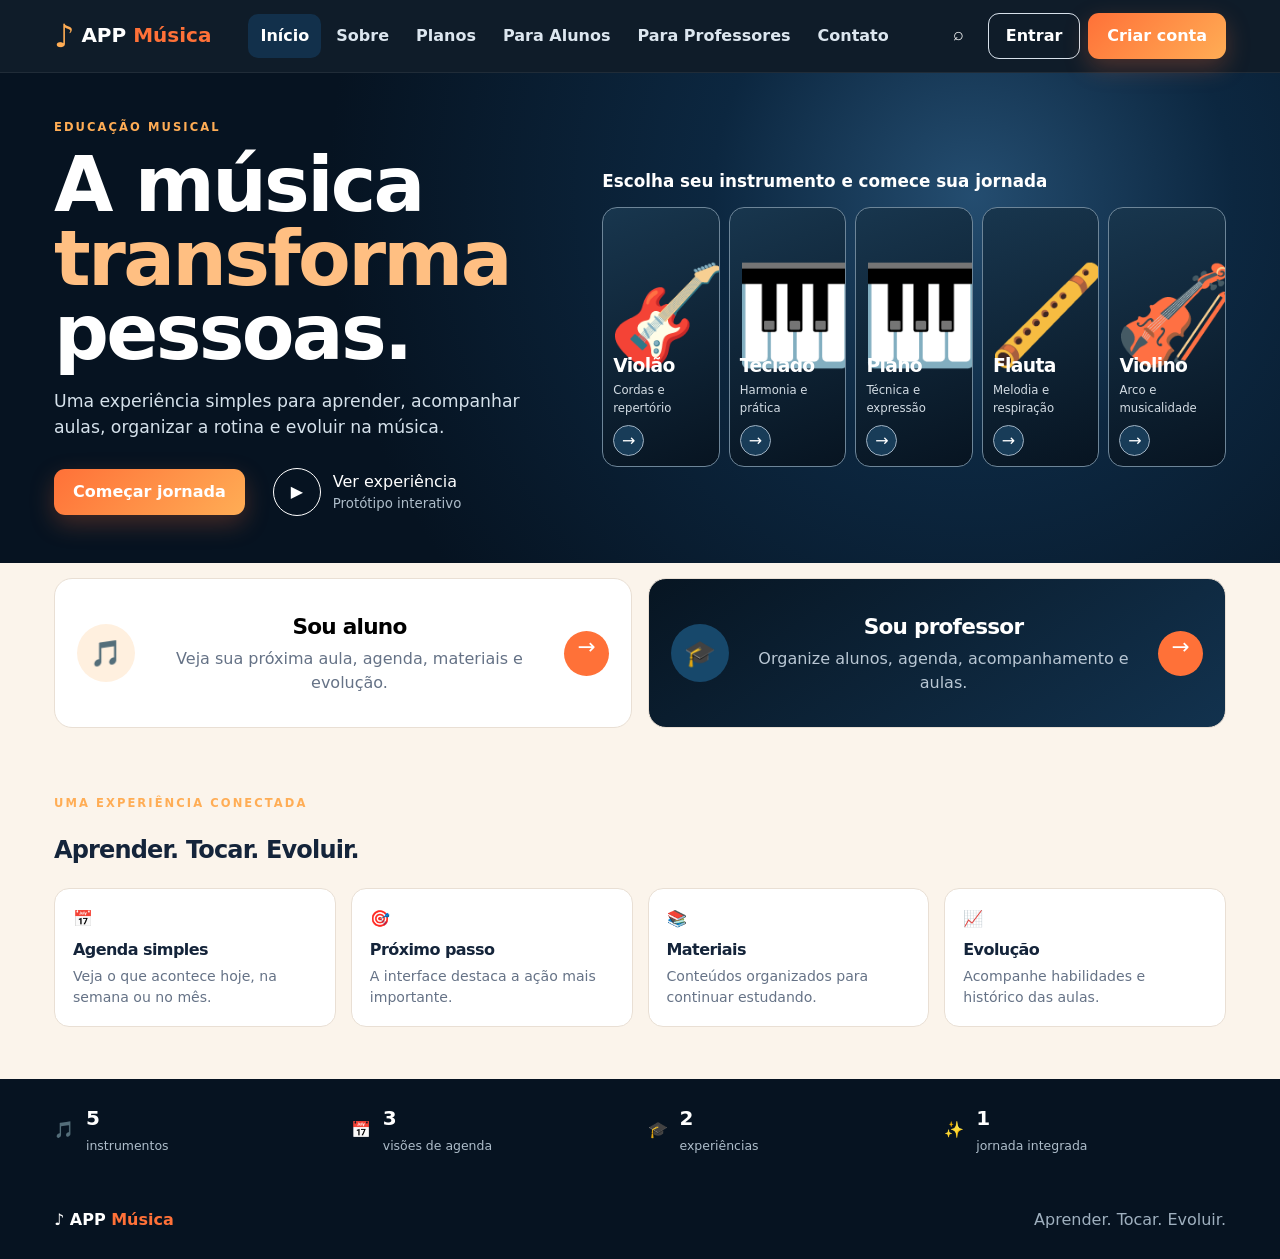
==== commit 59f1b7eb: "feat: conectar aula e evolucao por habilidades" ====
--- a/index.html
+++ b/index.html
@@ -1,79 +1,54 @@
 <!doctype html>
 <html lang="pt-BR">
 <head>
-<meta charset="utf-8">
-<meta name="viewport" content="width=device-width,initial-scale=1">
+<meta charset="utf-8"><meta name="viewport" content="width=device-width,initial-scale=1">
 <meta name="description" content="APP Música — protótipo interativo de uma plataforma de educação musical.">
 <title>APP Música — Aprender. Tocar. Evoluir.</title>
 <style>
-:root{--navy:#061321;--navy2:#0d2942;--blue:#1769a8;--blue2:#2e91d0;--orange:#ff7138;--orange2:#ffad55;--cream:#fbf4eb;--paper:#fffdf9;--ink:#14243a;--muted:#657286;--line:#e9dfd4;--green:#34b58a;--red:#d85b67;--shadow:0 18px 50px rgba(6,19,33,.12)}*{box-sizing:border-box}html{scroll-behavior:smooth}body{margin:0;font-family:Inter,system-ui,-apple-system,"Segoe UI",sans-serif;color:var(--ink);background:var(--cream);line-height:1.5}button{font:inherit;cursor:pointer}button:focus-visible{outline:3px solid #69b9ef;outline-offset:3px}.wrap{max-width:1220px;margin:auto;padding:0 24px}.view{display:none}.view.active{display:block}header{position:sticky;top:0;z-index:50;background:rgba(6,19,33,.96);backdrop-filter:blur(14px);border-bottom:1px solid rgba(255,255,255,.08);color:#fff}.nav{min-height:72px;display:flex;align-items:center;gap:26px}.brand{display:flex;align-items:center;gap:8px;font-weight:900;font-size:1.25rem;white-space:nowrap}.brand .note{font-size:2rem;color:var(--orange2);line-height:1}.brand b,.footer-brand span{color:var(--orange)}.navlinks{display:flex;align-items:center;gap:3px;flex:1;justify-content:center}.navlinks button{border:0;background:transparent;color:#dce6ef;padding:10px 12px;border-radius:10px;font-weight:700}.navlinks button:hover,.navlinks button.active{background:#12304b;color:#fff}.nav-actions{display:flex;gap:8px}.icon-btn{width:42px;height:42px;border:1px solid transparent;border-radius:50%;background:transparent;color:#fff;font-size:1.15rem}.outline{border:1px solid #d7e1eb;background:transparent;color:#fff;border-radius:11px;padding:10px 17px;font-weight:800}.orange{border:0;background:linear-gradient(135deg,var(--orange),var(--orange2));color:#fff;border-radius:11px;padding:11px 19px;font-weight:900;box-shadow:0 9px 25px rgba(255,113,56,.25)}
-.hero{background:radial-gradient(circle at 76% 25%,#244d70 0,#0c2740 25%,var(--navy) 62%);color:#fff;min-height:490px;position:relative;overflow:hidden}.hero:after{content:'♫  ♪  ♫';position:absolute;right:-10px;bottom:-40px;font-size:180px;line-height:1;color:#fff;opacity:.025;transform:rotate(-8deg)}.hero-grid{display:grid;grid-template-columns:.9fr 1.1fr;gap:38px;align-items:center;min-height:490px}.eyebrow{text-transform:uppercase;letter-spacing:.18em;font-size:.72rem;font-weight:900;color:var(--orange2)}h1,h2,h3{letter-spacing:-.035em}.hero h1{font-size:clamp(3rem,6vw,5.3rem);line-height:.96;margin:12px 0 20px;max-width:620px}.hero h1 em{font-style:normal;color:#ffbf82}.hero p{max-width:580px;color:#d5e1eb;font-size:1.08rem}.hero-tools{display:flex;gap:22px;align-items:center;margin-top:26px}.play{display:flex;align-items:center;gap:12px;background:transparent;border:0;color:#fff;text-align:left}.play .circle{width:48px;height:48px;border:1px solid #fff;border-radius:50%;display:grid;place-items:center}.play small{display:block;color:#aebdca}.instrument-zone{align-self:stretch;display:flex;align-items:center}.instrument-wrap{width:100%}.instrument-title{font-size:1.05rem;font-weight:850;margin-bottom:13px}.instrument-grid{display:grid;grid-template-columns:repeat(5,1fr);gap:9px}.instrument-card{min-height:260px;border:1px solid #6d8598;border-radius:15px;background:linear-gradient(160deg,#18364e,#071421);color:#fff;padding:10px;display:flex;flex-direction:column;justify-content:flex-end;text-align:left;position:relative;overflow:hidden;transition:.2s;box-shadow:inset 0 0 50px rgba(0,0,0,.25)}.instrument-card:hover,.instrument-card.selected{transform:translateY(-6px);border-color:var(--orange2);box-shadow:0 15px 35px rgba(0,0,0,.35)}.instrument-card.selected{outline:2px solid var(--orange);outline-offset:-2px}.instrument-card:before{content:'';position:absolute;inset:0;background:radial-gradient(circle at 50% 25%,rgba(255,176,95,.32),transparent 42%)}.instrument-visual{position:absolute;inset:10px 5px 55px;display:grid;place-items:center;font-size:6rem;filter:drop-shadow(0 12px 10px rgba(0,0,0,.4));z-index:1}.instrument-card h3,.instrument-card p,.instrument-card .go{position:relative;z-index:2}.instrument-card h3{margin:0;font-size:1rem}.instrument-card p{margin:2px 0 8px;font-size:.73rem;color:#d3dce4}.go{width:31px;height:31px;border:1px solid #9fb1c1;background:#183c58;color:#fff;border-radius:50%;display:grid;place-items:center}.instrument-card.selected .go{background:var(--orange);border-color:var(--orange)}
-.quick{background:var(--cream);padding:15px 0}.quick-grid{display:grid;grid-template-columns:1fr 1fr;gap:16px}.portal{border-radius:18px;padding:20px 22px;display:flex;align-items:center;gap:18px;min-height:160px}.portal.student{background:var(--paper);border:1px solid var(--line);box-shadow:var(--shadow)}.portal.teacher{background:linear-gradient(145deg,#071522,#12324e);color:#fff}.portal-icon{width:58px;height:58px;border-radius:50%;display:grid;place-items:center;font-size:1.6rem;flex:none}.student .portal-icon{background:linear-gradient(145deg,#fff1df,#ff7138);color:#fff}.teacher .portal-icon{background:#17486b}.portal-body{flex:1}.portal h2{margin:0 0 4px;font-size:1.35rem}.portal p{margin:0;color:var(--muted)}.teacher p{color:#b9c7d4}.arrow{width:45px;height:45px;border:0;border-radius:50%;background:var(--orange);color:#fff;font-size:1.35rem}.section{padding:52px 0}.section-head{margin-bottom:24px}.section-head h2{font-size:2rem;margin:5px 0}.cards{display:grid;grid-template-columns:repeat(4,1fr);gap:15px}.feature{background:#fff;border:1px solid var(--line);border-radius:15px;padding:18px;min-height:135px}.feature .ficon{font-size:1.6rem}.feature h3{font-size:1rem;margin:7px 0 4px}.feature p{margin:0;color:var(--muted);font-size:.88rem}.stats{background:var(--navy);color:#fff;padding:24px 0}.stats-grid{display:grid;grid-template-columns:repeat(4,1fr);gap:15px}.stat{display:flex;align-items:center;gap:12px}.stat .ficon{font-size:1.65rem;color:var(--orange2)}.stat strong{display:block;font-size:1.25rem}.stat span{color:#aebdca;font-size:.78rem}
-.dashboard{padding:42px 0 64px}.dashboard-head{display:flex;justify-content:space-between;align-items:end;gap:20px;margin-bottom:22px}.dashboard-head h1{margin:4px 0}.dashboard-head p{margin:0}.kpis{display:grid;grid-template-columns:repeat(4,1fr);gap:14px;margin:20px 0}.kpi{background:#fff;border:1px solid var(--line);border-radius:15px;padding:17px}.kpi small{color:var(--muted)}.kpi strong{display:block;font-size:1.7rem;margin:4px 0}.dash-grid{display:grid;grid-template-columns:1.35fr .65fr;gap:16px}.panel{background:#fff;border:1px solid var(--line);border-radius:18px;padding:21px;box-shadow:var(--shadow)}.panel h3{margin:0 0 10px}.dark-dashboard{background:linear-gradient(145deg,#071522,#12324e);color:#fff;border-radius:20px;padding:23px;box-shadow:0 25px 60px rgba(6,19,33,.2)}.dark-dashboard .panel{background:#ffffff0a;border-color:#ffffff12;color:#fff;box-shadow:none}.dark-dashboard .muted{color:#b8c7d4}.schedule-row{display:grid;grid-template-columns:58px 1fr auto;gap:10px;padding:12px 0;border-bottom:1px solid #ffffff12;align-items:center}.schedule-row:last-of-type{border-bottom:0}.avatar{width:36px;height:36px;border-radius:50%;background:linear-gradient(135deg,#ffad55,#1769a8);display:grid;place-items:center;font-weight:900}.schedule-link,.student-row{cursor:pointer}.schedule-link:hover,.student-row:hover{background:rgba(255,255,255,.045)}.bar{height:9px;background:#dfe7ec;border-radius:99px;overflow:hidden}.bar i{display:block;height:100%;background:linear-gradient(90deg,var(--orange),var(--orange2));border-radius:99px}.notice{display:none;padding:12px 14px;border-radius:10px;margin-top:10px;background:#eaf8f2;border:1px solid #bde4d2;color:#176143}.notice.show{display:block}.table-wrap{overflow:auto}.table{width:100%;border-collapse:collapse}.table th,.table td{padding:12px 8px;border-bottom:1px solid var(--line);text-align:left}.table th{font-size:.75rem;color:var(--muted)}.student-row:hover td{background:#fff9f3}.status{display:inline-flex;padding:4px 9px;border-radius:99px;font-size:.72rem;font-weight:800}.status.ok{background:#eaf8f2;color:#176143}.status.warn{background:#fff1dc;color:#9b5c10}.status.neutral{background:#edf2f6;color:#516172}.dashboard-tools{display:flex;gap:10px;flex-wrap:wrap;margin-bottom:14px}.filter-btn{border:1px solid #ffffff25;background:#ffffff08;color:#dce6ef;border-radius:9px;padding:8px 11px;font-size:.8rem}.filter-btn.active,.filter-btn:hover{background:#ff7138;border-color:#ff7138;color:#fff}.dark-dashboard .table th,.dark-dashboard .table td{border-color:#ffffff12}.dark-dashboard .table th{color:#9fb0bf}.dark-dashboard .student-row:hover td{background:#ffffff08}.donut{width:145px;height:145px;border-radius:50%;background:conic-gradient(#ffad55 0 33%,#2e91d0 33% 54%,#8267e8 54% 71%,#67b8e8 71% 88%,#ef5d68 88% 100%);display:grid;place-items:center}.donut-inner{width:88px;height:88px;border-radius:50%;background:#0c243a;display:grid;place-items:center;text-align:center}.donut-inner strong{font-size:1.4rem}.legend-row{display:flex;justify-content:space-between;padding:7px 0}.legend-row span:first-child{color:#cbd6df}.profile-top{display:grid;grid-template-columns:auto 1fr auto;gap:18px;align-items:center}.profile-avatar{width:76px;height:76px;border-radius:22px;background:linear-gradient(145deg,#ffad55,#1769a8);display:grid;place-items:center;color:#fff;font-size:1.8rem;font-weight:900}.profile-top h2{margin:0}.profile-top p{margin:4px 0;color:var(--muted)}.profile-grid{display:grid;grid-template-columns:1fr 1fr;gap:16px;margin-top:16px}.goal{display:flex;justify-content:space-between;gap:12px;padding:11px 0;border-bottom:1px solid var(--line)}.goal:last-child{border-bottom:0}.timeline-item{display:grid;grid-template-columns:80px 1fr;gap:12px;padding:12px 0;border-bottom:1px solid var(--line)}.timeline-item:last-child{border-bottom:0}.timeline-date{color:var(--muted);font-size:.8rem}.tag{display:inline-flex;border-radius:99px;padding:4px 8px;background:#edf2f6;color:#536273;font-size:.72rem;font-weight:800}.action-grid{display:grid;grid-template-columns:repeat(3,1fr);gap:12px}.action-card{border:1px solid var(--line);background:#fff;border-radius:13px;padding:15px;text-align:left}.action-card:hover{border-color:#f1b18e;transform:translateY(-2px)}
+:root{--navy:#061321;--navy2:#12324e;--orange:#ff7138;--orange2:#ffad55;--cream:#fbf4eb;--paper:#fffdf9;--ink:#14243a;--muted:#657286;--line:#e9dfd4;--green:#34b58a;--shadow:0 18px 50px rgba(6,19,33,.12)}*{box-sizing:border-box}html{scroll-behavior:smooth}body{margin:0;font-family:Inter,system-ui,-apple-system,"Segoe UI",sans-serif;color:var(--ink);background:var(--cream);line-height:1.5}button,select,textarea{font:inherit}button{cursor:pointer}button:focus-visible{outline:3px solid #69b9ef;outline-offset:3px}.wrap{max-width:1220px;margin:auto;padding:0 24px}.view{display:none}.view.active{display:block}header{position:sticky;top:0;z-index:50;background:rgba(6,19,33,.96);backdrop-filter:blur(14px);border-bottom:1px solid #ffffff12;color:#fff}.nav{min-height:72px;display:flex;align-items:center;gap:22px}.brand{font-weight:900;font-size:1.25rem;white-space:nowrap}.brand .note{font-size:2rem;color:var(--orange2);vertical-align:middle}.brand b,.footer-brand span{color:var(--orange)}.navlinks{display:flex;align-items:center;gap:3px;flex:1;justify-content:center}.navlinks button{border:0;background:transparent;color:#dce6ef;padding:10px 12px;border-radius:10px;font-weight:700}.navlinks button:hover,.navlinks button.active{background:#12304b;color:#fff}.nav-actions{display:flex;gap:8px}.icon-btn{width:42px;height:42px;border:0;border-radius:50%;background:transparent;color:#fff;font-size:1.15rem}.outline{border:1px solid #d7e1eb;background:transparent;color:#fff;border-radius:11px;padding:10px 17px;font-weight:800}.orange{border:0;background:linear-gradient(135deg,var(--orange),var(--orange2));color:#fff;border-radius:11px;padding:11px 19px;font-weight:900;box-shadow:0 9px 25px #ff713840}.small-btn,.back-btn{border:1px solid var(--line);background:#fff;color:var(--ink);border-radius:10px;padding:9px 12px;font-weight:800}.small-btn:hover,.back-btn:hover{border-color:#f0a47e}.hero{background:radial-gradient(circle at 76% 25%,#244d70 0,#0c2740 25%,var(--navy) 62%);color:#fff;min-height:490px;overflow:hidden}.hero-grid{display:grid;grid-template-columns:.9fr 1.1fr;gap:38px;align-items:center;min-height:490px}.eyebrow{text-transform:uppercase;letter-spacing:.18em;font-size:.72rem;font-weight:900;color:var(--orange2)}h1,h2,h3{letter-spacing:-.035em}.hero h1{font-size:clamp(3rem,6vw,5.3rem);line-height:.96;margin:12px 0 20px}.hero h1 em{font-style:normal;color:#ffbf82}.hero p{color:#d5e1eb;font-size:1.08rem}.hero-tools{display:flex;gap:22px;align-items:center;margin-top:26px}.play{display:flex;align-items:center;gap:12px;background:transparent;border:0;color:#fff;text-align:left}.play .circle{width:48px;height:48px;border:1px solid #fff;border-radius:50%;display:grid;place-items:center}.play small{display:block;color:#aebdca}.instrument-zone{align-self:stretch;display:flex;align-items:center}.instrument-title{font-size:1.05rem;font-weight:850;margin-bottom:13px}.instrument-grid{display:grid;grid-template-columns:repeat(5,1fr);gap:9px}.instrument-card{min-height:260px;border:1px solid #6d8598;border-radius:15px;background:linear-gradient(160deg,#18364e,#071421);color:#fff;padding:10px;display:flex;flex-direction:column;justify-content:flex-end;text-align:left;position:relative;overflow:hidden;transition:.2s}.instrument-card:hover,.instrument-card.selected{transform:translateY(-6px);border-color:var(--orange2)}.instrument-visual{position:absolute;inset:10px 5px 55px;display:grid;place-items:center;font-size:6rem}.instrument-card h3,.instrument-card p,.instrument-card .go{position:relative;z-index:2}.instrument-card h3{margin:0}.instrument-card p{margin:2px 0 8px;font-size:.73rem;color:#d3dce4}.go{width:31px;height:31px;border:1px solid #9fb1c1;background:#183c58;color:#fff;border-radius:50%;display:grid;place-items:center}.quick{padding:15px 0}.quick-grid{display:grid;grid-template-columns:1fr 1fr;gap:16px}.portal{border-radius:18px;padding:20px 22px;display:flex;align-items:center;gap:18px;min-height:150px;border:1px solid var(--line);background:#fff}.portal.teacher{background:linear-gradient(145deg,#071522,#12324e);color:#fff}.portal-icon{width:58px;height:58px;border-radius:50%;display:grid;place-items:center;font-size:1.6rem;background:#fff0df;flex:none}.portal.teacher .portal-icon{background:#17486b}.portal-body{flex:1}.portal h2{margin:0 0 4px;font-size:1.35rem}.portal p{margin:0;color:var(--muted)}.teacher p{color:#b9c7d4}.arrow{width:45px;height:45px;border:0;border-radius:50%;background:var(--orange);color:#fff;font-size:1.35rem}.section{padding:52px 0}.cards{display:grid;grid-template-columns:repeat(4,1fr);gap:15px}.feature{background:#fff;border:1px solid var(--line);border-radius:15px;padding:18px}.feature h3{font-size:1rem;margin:7px 0 4px}.feature p{margin:0;color:var(--muted);font-size:.88rem}.stats{background:var(--navy);color:#fff;padding:24px 0}.stats-grid{display:grid;grid-template-columns:repeat(4,1fr);gap:15px}.stat{display:flex;align-items:center;gap:12px}.stat strong{display:block;font-size:1.25rem}.stat span{color:#aebdca;font-size:.78rem}.dashboard{padding:42px 0 64px}.dashboard-head{display:flex;justify-content:space-between;align-items:end;gap:20px;margin-bottom:22px}.dashboard-head h1{margin:4px 0}.dashboard-head p{margin:0;color:var(--muted)}.kpis{display:grid;grid-template-columns:repeat(4,1fr);gap:14px;margin:20px 0}.kpi{background:#fff;border:1px solid var(--line);border-radius:15px;padding:17px}.kpi small{color:var(--muted)}.kpi strong{display:block;font-size:1.7rem;margin:4px 0}.dash-grid{display:grid;grid-template-columns:1.35fr .65fr;gap:16px}.panel,.lesson-card{background:#fff;border:1px solid var(--line);border-radius:18px;padding:21px;box-shadow:var(--shadow)}.panel h3,.lesson-card h3{margin-top:0}.profile-top{display:grid;grid-template-columns:auto 1fr auto;gap:18px;align-items:center}.profile-avatar{width:76px;height:76px;border-radius:22px;background:linear-gradient(145deg,#ffad55,#1769a8);display:grid;place-items:center;color:#fff;font-size:1.8rem;font-weight:900}.profile-top h2{margin:0}.profile-top p{margin:4px 0;color:var(--muted)}.profile-grid{display:grid;grid-template-columns:1fr 1fr;gap:16px;margin-top:16px}.goal{display:flex;justify-content:space-between;gap:12px;padding:11px 0;border-bottom:1px solid var(--line)}.goal:last-child{border-bottom:0}.bar{height:9px;background:#dfe7ec;border-radius:99px;overflow:hidden}.bar i{display:block;height:100%;background:linear-gradient(90deg,var(--orange),var(--orange2));border-radius:99px}.timeline-item{display:grid;grid-template-columns:80px 1fr;gap:12px;padding:12px 0;border-bottom:1px solid var(--line)}.timeline-item:last-child{border-bottom:0}.timeline-date{color:var(--muted);font-size:.8rem}.tag,.status{display:inline-flex;border-radius:99px;padding:4px 9px;background:#edf2f6;color:#536273;font-size:.72rem;font-weight:800}.status.ok{background:#eaf8f2;color:#176143}.status.warn{background:#fff1dc;color:#9b5c10}.status.neutral{background:#edf2f6;color:#516172}.material{display:flex;align-items:center;gap:12px;padding:12px 0;border-bottom:1px solid var(--line)}.material:last-child{border-bottom:0}.material-icon{width:38px;height:38px;border-radius:10px;background:#fff0e4;display:grid;place-items:center}.notice{display:none;padding:12px 14px;border-radius:10px;margin-top:10px;background:#eaf8f2;border:1px solid #bde4d2;color:#176143}.notice.show{display:block}.table-wrap{overflow:auto}.table{width:100%;border-collapse:collapse}.table th,.table td{padding:12px 8px;border-bottom:1px solid var(--line);text-align:left}.table th{font-size:.75rem;color:var(--muted)}.student-row,.schedule-link{cursor:pointer}.dark-dashboard{background:linear-gradient(145deg,#071522,#12324e);color:#fff;border-radius:20px;padding:23px}.dark-dashboard .panel{background:#ffffff0a;border-color:#ffffff12;color:#fff;box-shadow:none}.dark-dashboard .muted{color:#b8c7d4}.schedule-row{display:grid;grid-template-columns:58px 1fr auto;gap:10px;padding:12px 0;border-bottom:1px solid #ffffff12;align-items:center}.donut{width:145px;height:145px;border-radius:50%;background:conic-gradient(#ffad55 0 33%,#2e91d0 33% 54%,#8267e8 54% 71%,#67b8e8 71% 88%,#ef5d68 88%);display:grid;place-items:center}.donut-inner{width:88px;height:88px;border-radius:50%;background:#0c243a;display:grid;place-items:center;text-align:center}.legend-row{display:flex;justify-content:space-between;padding:7px 0}.filter-btn{border:1px solid #ffffff25;background:#ffffff08;color:#dce6ef;border-radius:9px;padding:8px 11px;font-size:.8rem}.filter-btn.active,.filter-btn:hover{background:var(--orange);border-color:var(--orange);color:#fff}.dashboard-tools{display:flex;gap:10px;flex-wrap:wrap;margin-bottom:14px}
 /* Agenda */
-.agenda-toolbar{display:flex;align-items:center;justify-content:space-between;gap:14px;flex-wrap:wrap;margin-bottom:18px}.agenda-nav{display:flex;align-items:center;gap:8px}.small-btn{border:1px solid var(--line);background:#fff;color:var(--ink);border-radius:10px;padding:9px 12px;font-weight:800}.small-btn:hover{border-color:#f0a47e}.view-switch{display:flex;background:#e8dfd6;border-radius:11px;padding:4px;gap:3px}.view-switch button{border:0;background:transparent;padding:8px 13px;border-radius:8px;color:#526173;font-weight:800}.view-switch button.active{background:#fff;color:var(--ink);box-shadow:0 2px 8px rgba(6,19,33,.08)}.agenda-title{font-size:1.35rem;font-weight:900;min-width:230px}.agenda-meta{color:var(--muted);font-size:.84rem}.agenda-filters{display:flex;gap:8px;flex-wrap:wrap;margin-bottom:16px}.select-like{border:1px solid var(--line);background:#fff;border-radius:9px;padding:8px 11px;color:var(--ink)}.next-class{background:linear-gradient(135deg,#071522,#12324e);color:#fff;border-radius:18px;padding:18px 20px;margin-bottom:16px;display:grid;grid-template-columns:auto 1fr auto;gap:16px;align-items:center;box-shadow:0 18px 45px rgba(6,19,33,.15)}.next-class .pulse{width:52px;height:52px;border-radius:15px;background:linear-gradient(135deg,var(--orange),var(--orange2));display:grid;place-items:center;font-size:1.5rem}.next-class h3{margin:0 0 3px}.next-class p{margin:0;color:#b9c7d4}.next-class .orange{white-space:nowrap}.agenda-week{background:#fff;border:1px solid var(--line);border-radius:18px;overflow:auto;box-shadow:var(--shadow)}.week-head{display:grid;grid-template-columns:64px repeat(7,minmax(105px,1fr));min-width:820px;border-bottom:1px solid var(--line)}.week-head>div{padding:12px 8px;text-align:center;font-size:.76rem;color:var(--muted);font-weight:900}.week-head .today{color:var(--orange)}.week-body{display:grid;grid-template-columns:64px repeat(7,minmax(105px,1fr));min-width:820px}.time-col{border-right:1px solid var(--line)}.time-col div{height:78px;padding:8px;font-size:.7rem;color:#8490a0;border-bottom:1px solid #f0e9e2}.day-col{position:relative;border-right:1px solid var(--line);min-height:390px;background:linear-gradient(to bottom,transparent 77px,#f3ece5 78px);background-size:100% 78px}.day-col:last-child{border-right:0}.day-col.today{background-color:#fffaf4}.class-block{position:absolute;left:6px;right:6px;min-height:62px;border:0;border-left:4px solid var(--orange);border-radius:10px;background:#fff2e8;padding:8px;text-align:left;color:var(--ink);box-shadow:0 6px 16px rgba(6,19,33,.08)}.class-block:hover{transform:translateY(-2px);box-shadow:0 9px 22px rgba(6,19,33,.14)}.class-block strong{display:block;font-size:.78rem}.class-block span{display:block;font-size:.68rem;color:#667386;margin-top:2px}.class-block.current{background:#ffe0c8;border-left-color:#e55220;box-shadow:0 0 0 2px #ffad55,0 9px 25px rgba(255,113,56,.2)}.class-block.done{opacity:.65;border-left-color:var(--green);background:#eef8f3}.day-view{display:none;background:#fff;border:1px solid var(--line);border-radius:18px;padding:20px;box-shadow:var(--shadow)}.day-view.active{display:block}.day-schedule{display:grid;grid-template-columns:70px 1fr;gap:0}.day-hour{height:74px;border-bottom:1px solid var(--line);color:#8792a1;font-size:.74rem;padding-top:7px}.day-event{min-height:74px;border-bottom:1px solid var(--line);position:relative}.day-event-card{margin:7px 0;padding:11px 14px;border-radius:11px;border-left:4px solid var(--orange);background:#fff2e8;display:flex;justify-content:space-between;align-items:center;gap:10px}.day-event-card.current{background:#ffe0c8;box-shadow:0 0 0 2px #ffad55}.month-view{display:none;background:#fff;border:1px solid var(--line);border-radius:18px;overflow:hidden;box-shadow:var(--shadow)}.month-view.active{display:block}.month-grid{display:grid;grid-template-columns:repeat(7,1fr)}.month-grid .dow{padding:11px;text-align:center;background:#f7f1eb;color:#7b8797;font-size:.73rem;font-weight:900}.month-cell{min-height:112px;border-top:1px solid var(--line);border-right:1px solid var(--line);padding:8px}.month-cell:nth-child(7n){border-right:0}.month-cell.today{background:#fff8ef}.month-day{font-size:.75rem;font-weight:900}.month-day.today{display:inline-grid;place-items:center;width:25px;height:25px;border-radius:50%;background:var(--orange);color:#fff}.month-event{margin-top:6px;border-radius:6px;padding:4px 6px;background:#fff0e4;font-size:.66rem;white-space:nowrap;overflow:hidden;text-overflow:ellipsis;cursor:pointer}.month-event.current{background:#ffd9bc}.agenda-empty{padding:30px;text-align:center;color:var(--muted)}
+.agenda-toolbar{display:flex;align-items:center;justify-content:space-between;gap:14px;flex-wrap:wrap;margin-bottom:18px}.agenda-nav{display:flex;align-items:center;gap:8px}.view-switch{display:flex;background:#e8dfd6;border-radius:11px;padding:4px;gap:3px}.view-switch button{border:0;background:transparent;padding:8px 13px;border-radius:8px;color:#526173;font-weight:800}.view-switch button.active{background:#fff;color:var(--ink)}.agenda-title{font-size:1.35rem;font-weight:900;min-width:230px}.agenda-meta{color:var(--muted);font-size:.84rem}.agenda-filters{display:flex;gap:8px;flex-wrap:wrap;margin-bottom:16px}.select-like{border:1px solid var(--line);background:#fff;border-radius:9px;padding:8px 11px;color:var(--ink)}.next-class{background:linear-gradient(135deg,#071522,#12324e);color:#fff;border-radius:18px;padding:18px 20px;margin-bottom:16px;display:grid;grid-template-columns:auto 1fr auto;gap:16px;align-items:center}.next-class .pulse{width:52px;height:52px;border-radius:15px;background:linear-gradient(135deg,var(--orange),var(--orange2));display:grid;place-items:center;font-size:1.5rem}.next-class h3{margin:0}.next-class p{margin:0;color:#b9c7d4}.agenda-week,.day-view,.month-view{background:#fff;border:1px solid var(--line);border-radius:18px;box-shadow:var(--shadow)}.agenda-week{overflow:auto}.week-head,.week-body{display:grid;grid-template-columns:64px repeat(7,minmax(105px,1fr));min-width:820px}.week-head{border-bottom:1px solid var(--line)}.week-head>div{padding:12px 8px;text-align:center;font-size:.76rem;color:var(--muted);font-weight:900}.week-head .today{color:var(--orange)}.time-col{border-right:1px solid var(--line)}.time-col div{height:78px;padding:8px;font-size:.7rem;color:#8490a0;border-bottom:1px solid #f0e9e2}.day-col{position:relative;border-right:1px solid var(--line);min-height:390px;background:linear-gradient(to bottom,transparent 77px,#f3ece5 78px);background-size:100% 78px}.day-col.today{background-color:#fffaf4}.class-block{position:absolute;left:6px;right:6px;min-height:62px;border:0;border-left:4px solid var(--orange);border-radius:10px;background:#fff2e8;padding:8px;text-align:left;color:var(--ink)}.class-block strong,.class-block span{display:block}.class-block span{font-size:.68rem;color:#667386}.class-block.current{background:#ffe0c8;box-shadow:0 0 0 2px var(--orange2)}.day-view{display:none;padding:20px}.day-view.active{display:block}.day-schedule{display:grid;grid-template-columns:70px 1fr}.day-hour{height:74px;border-bottom:1px solid var(--line);color:#8792a1;font-size:.74rem;padding-top:7px}.day-event{min-height:74px;border-bottom:1px solid var(--line)}.day-event-card{margin:7px 0;padding:11px 14px;border-radius:11px;border-left:4px solid var(--orange);background:#fff2e8;display:flex;justify-content:space-between;width:100%;text-align:left}.day-event-card.current{background:#ffe0c8;box-shadow:0 0 0 2px #ffad55}.month-view{display:none;overflow:hidden}.month-view.active{display:block}.month-grid{display:grid;grid-template-columns:repeat(7,1fr)}.month-grid .dow{padding:11px;text-align:center;background:#f7f1eb;color:#7b8797;font-size:.73rem;font-weight:900}.month-cell{min-height:112px;border-top:1px solid var(--line);border-right:1px solid var(--line);padding:8px}.month-cell.today{background:#fff8ef}.month-day{font-size:.75rem;font-weight:900}.month-day.today{display:inline-grid;place-items:center;width:25px;height:25px;border-radius:50%;background:var(--orange);color:#fff}.month-event{display:block;width:100%;margin-top:6px;border:0;border-radius:6px;padding:4px 6px;background:#fff0e4;font-size:.66rem;text-align:left;white-space:nowrap;overflow:hidden;text-overflow:ellipsis}
+/* Evolução */
+.evolution-hero{display:grid;grid-template-columns:auto 1fr auto;gap:18px;align-items:center;background:linear-gradient(135deg,#071522,#12324e);color:#fff;border-radius:20px;padding:24px;margin-bottom:16px}.instrument-badge{width:72px;height:72px;border-radius:20px;background:linear-gradient(135deg,var(--orange),var(--orange2));display:grid;place-items:center;font-size:2.5rem}.evolution-hero h2{margin:0}.evolution-hero p{margin:4px 0;color:#b9c7d4}.filter-tabs{display:flex;gap:7px;flex-wrap:wrap;margin-bottom:16px}.filter-tabs button{border:1px solid var(--line);background:#fff;border-radius:10px;padding:9px 13px;font-weight:800;color:#526173}.filter-tabs button.active{background:var(--orange);border-color:var(--orange);color:#fff}.skill-grid{display:grid;grid-template-columns:repeat(2,1fr);gap:13px}.skill-card{border:1px solid var(--line);background:#fff;border-radius:15px;padding:17px}.skill-top{display:flex;justify-content:space-between;gap:12px;align-items:center}.skill-top h3{margin:0;font-size:1rem}.skill-level{font-size:.72rem;font-weight:900;padding:4px 8px;border-radius:99px;background:#fff0e4;color:#9b5c10}.skill-card p{color:var(--muted);font-size:.82rem;margin:7px 0}.skill-card .bar{margin:10px 0 7px}.skill-foot{display:flex;justify-content:space-between;color:var(--muted);font-size:.73rem}.milestones{display:grid;grid-template-columns:repeat(3,1fr);gap:12px}.milestone{background:#fff;border:1px solid var(--line);border-radius:13px;padding:15px}.history-item{width:100%;border:1px solid var(--line);background:#fff;border-radius:14px;padding:15px;text-align:left;margin-bottom:10px;display:grid;grid-template-columns:86px 1fr auto;gap:14px;align-items:center}.history-item:hover{border-color:#f1b18e;transform:translateY(-1px)}.history-date{color:var(--muted);font-size:.78rem}.history-item h3{margin:0 0 3px;font-size:1rem}.history-item p{margin:0;color:var(--muted);font-size:.82rem}.history-arrow{font-size:1.3rem;color:var(--orange)}
 /* Aula */
-.lesson-head{display:flex;align-items:center;gap:14px;margin-bottom:18px}.back-btn{border:1px solid var(--line);background:#fff;border-radius:10px;padding:9px 12px;font-weight:800}.lesson-grid{display:grid;grid-template-columns:1.25fr .75fr;gap:16px}.lesson-card{background:#fff;border:1px solid var(--line);border-radius:18px;padding:22px;box-shadow:var(--shadow)}.lesson-card h2,.lesson-card h3{margin-top:0}.lesson-label{display:block;font-size:.72rem;text-transform:uppercase;letter-spacing:.12em;color:var(--muted);font-weight:900;margin:17px 0 6px}.lesson-note{width:100%;min-height:130px;border:1px solid var(--line);border-radius:11px;padding:12px;resize:vertical;font:inherit}.lesson-status{display:inline-flex;align-items:center;gap:7px;border-radius:99px;background:#eaf8f2;color:#176143;padding:6px 10px;font-size:.74rem;font-weight:900}.material{display:flex;align-items:center;gap:12px;padding:12px 0;border-bottom:1px solid var(--line)}.material:last-child{border-bottom:0}.material-icon{width:38px;height:38px;border-radius:10px;background:#fff0e4;display:grid;place-items:center}.lesson-actions{display:flex;gap:10px;flex-wrap:wrap;margin-top:16px}
-footer{background:#061321;color:#9fb0bf;padding:27px 0}.footer-row{display:flex;justify-content:space-between;gap:20px;align-items:center}.footer-brand{color:#fff;font-weight:900}
-@media(max-width:1050px){.hero-grid{grid-template-columns:1fr}.instrument-zone{padding-bottom:10px}.hero{padding-bottom:35px}.cards{grid-template-columns:repeat(2,1fr)}.kpis,.stats-grid{grid-template-columns:repeat(2,1fr)}.profile-top{grid-template-columns:auto 1fr}.profile-top .orange{grid-column:2;justify-self:start}.lesson-grid{grid-template-columns:1fr}}@media(max-width:760px){.nav{flex-wrap:wrap;padding:10px 0}.navlinks{order:3;width:100%;overflow:auto;justify-content:flex-start}.nav-actions{margin-left:auto}.navlinks button{white-space:nowrap}.hero h1{font-size:3.2rem}.instrument-grid{grid-template-columns:repeat(2,1fr)}.instrument-card{min-height:190px}.quick-grid,.dash-grid,.profile-grid{grid-template-columns:1fr}.action-grid{grid-template-columns:1fr}.cards{grid-template-columns:1fr}.stats-grid{grid-template-columns:1fr 1fr}.dashboard-head{display:block}.dashboard-head .orange,.dashboard-head .outline{margin-top:15px}.wrap{padding-left:16px;padding-right:16px}.profile-top{grid-template-columns:auto 1fr}.profile-top .orange{grid-column:1/-1}.next-class{grid-template-columns:auto 1fr}.next-class .orange{grid-column:2;justify-self:start}.agenda-title{min-width:0}.week-head,.week-body{grid-template-columns:54px repeat(7,minmax(90px,1fr))}.lesson-grid{grid-template-columns:1fr}}@media(max-width:480px){.nav-actions .outline{display:none}.hero-tools{align-items:stretch;flex-direction:column}.instrument-grid{grid-template-columns:1fr 1fr}.instrument-card{min-height:165px}.instrument-visual{font-size:4.2rem}.kpis{grid-template-columns:1fr 1fr}.stats-grid{grid-template-columns:1fr}.portal{min-height:135px;padding:16px}.portal-icon{width:48px;height:48px}.section{padding:38px 0}.profile-avatar{width:60px;height:60px}.timeline-item{grid-template-columns:1fr}.view-switch button{padding:7px 9px;font-size:.78rem}.agenda-toolbar{align-items:flex-start}.next-class{grid-template-columns:1fr}.next-class .orange{grid-column:auto}}
+.lesson-head{display:flex;align-items:center;gap:14px;margin-bottom:18px}.lesson-grid{display:grid;grid-template-columns:1.25fr .75fr;gap:16px}.lesson-status{display:inline-flex;border-radius:99px;background:#eaf8f2;color:#176143;padding:6px 10px;font-size:.74rem;font-weight:900}.lesson-label{display:block;font-size:.72rem;text-transform:uppercase;letter-spacing:.12em;color:var(--muted);font-weight:900;margin:17px 0 6px}.lesson-note{width:100%;min-height:130px;border:1px solid var(--line);border-radius:11px;padding:12px;resize:vertical}.lesson-actions{display:flex;gap:10px;flex-wrap:wrap;margin-top:16px}footer{background:var(--navy);color:#9fb0bf;padding:27px 0}.footer-row{display:flex;justify-content:space-between;gap:20px;align-items:center}.footer-brand{color:#fff;font-weight:900}
+@media(max-width:1050px){.hero-grid{grid-template-columns:1fr}.instrument-zone{padding-bottom:20px}.cards{grid-template-columns:repeat(2,1fr)}.kpis{grid-template-columns:repeat(2,1fr)}.lesson-grid{grid-template-columns:1fr}}@media(max-width:760px){.nav{flex-wrap:wrap;padding:10px 0}.navlinks{order:3;width:100%;overflow:auto;justify-content:flex-start}.nav-actions{margin-left:auto}.navlinks button{white-space:nowrap}.quick-grid,.dash-grid,.profile-grid{grid-template-columns:1fr}.cards{grid-template-columns:1fr}.wrap{padding:0 16px}.hero h1{font-size:3.2rem}.instrument-grid{grid-template-columns:repeat(2,1fr)}.instrument-card{min-height:190px}.dashboard-head{display:block}.dashboard-head .orange{margin-top:15px}.profile-top{grid-template-columns:auto 1fr}.profile-top .orange{grid-column:1/-1}.next-class{grid-template-columns:auto 1fr}.next-class .orange{grid-column:2}.skill-grid,.milestones{grid-template-columns:1fr}.evolution-hero{grid-template-columns:auto 1fr}.evolution-hero .orange{grid-column:1/-1}.history-item{grid-template-columns:1fr auto}.week-head,.week-body{grid-template-columns:54px repeat(7,minmax(90px,1fr))}}@media(max-width:480px){.nav-actions .outline{display:none}.hero-tools{flex-direction:column;align-items:flex-start}.instrument-card{min-height:165px}.instrument-visual{font-size:4.2rem}.kpis{grid-template-columns:1fr 1fr}.stats-grid{grid-template-columns:1fr}.portal{min-height:135px;padding:16px}.view-switch button{padding:7px 9px;font-size:.78rem}.next-class{grid-template-columns:1fr}.next-class .orange{grid-column:auto}}
 </style>
 </head>
 <body>
-<header><div class="wrap"><nav class="nav"><div class="brand"><span class="note">♪</span><span>APP <b>Música</b></span></div><div class="navlinks"><button class="active" data-route="home">Início</button><button data-route="home">Sobre</button><button data-route="home">Planos</button><button data-route="aluno">Para Alunos</button><button data-route="professor">Para Professores</button><button data-route="home">Contato</button></div><div class="nav-actions"><button class="icon-btn" aria-label="Pesquisar">⌕</button><button class="outline" data-route="aluno">Entrar</button><button class="orange" data-route="aluno">Criar conta</button></div></nav></div></header>
-
+<header><div class="wrap"><nav class="nav"><div class="brand"><span class="note">♪</span> APP <b>Música</b></div><div class="navlinks"><button class="active" data-route="home">Início</button><button data-route="home">Sobre</button><button data-route="home">Planos</button><button data-route="aluno">Para Alunos</button><button data-route="professor">Para Professores</button><button data-route="home">Contato</button></div><div class="nav-actions"><button class="icon-btn">⌕</button><button class="outline" data-route="aluno">Entrar</button><button class="orange" data-route="aluno">Criar conta</button></div></nav></div></header>
 <main>
-<section id="home" class="view active">
-<div class="hero"><div class="wrap hero-grid"><div><div class="eyebrow">Educação musical</div><h1>A música <em>transforma</em> pessoas.</h1><p>Uma experiência simples para aprender, acompanhar aulas, organizar a rotina e evoluir na música.</p><div class="hero-tools"><button class="orange" data-route="aluno">Começar jornada</button><button class="play" id="playDemo"><span class="circle">▶</span><span>Ver experiência<small>Protótipo interativo</small></span></button></div></div><div class="instrument-zone"><div class="instrument-wrap"><div class="instrument-title">Escolha seu instrumento e comece sua jornada</div><div class="instrument-grid"><button class="instrument-card" data-instrument="Violão"><div class="instrument-visual">🎸</div><h3>Violão</h3><p>Cordas e repertório</p><span class="go">→</span></button><button class="instrument-card" data-instrument="Teclado"><div class="instrument-visual">🎹</div><h3>Teclado</h3><p>Harmonia e prática</p><span class="go">→</span></button><button class="instrument-card" data-instrument="Piano"><div class="instrument-visual">🎹</div><h3>Piano</h3><p>Técnica e expressão</p><span class="go">→</span></button><button class="instrument-card" data-instrument="Flauta"><div class="instrument-visual">🪈</div><h3>Flauta</h3><p>Melodia e respiração</p><span class="go">→</span></button><button class="instrument-card" data-instrument="Violino"><div class="instrument-visual">🎻</div><h3>Violino</h3><p>Arco e musicalidade</p><span class="go">→</span></button></div></div></div></div></div>
-<div class="quick"><div class="wrap quick-grid"><button class="portal student" data-route="aluno"><div class="portal-icon">🎵</div><div class="portal-body"><h2>Sou aluno</h2><p>Veja sua próxima aula, agenda, materiais e evolução.</p></div><span class="arrow">→</span></button><button class="portal teacher" data-route="professor"><div class="portal-icon">🎓</div><div class="portal-body"><h2>Sou professor</h2><p>Organize alunos, agenda, acompanhamento e aulas.</p></div><span class="arrow">→</span></button></div></div>
-<div class="section"><div class="wrap"><div class="section-head"><div class="eyebrow">Uma experiência conectada</div><h2>Aprender. Tocar. Evoluir.</h2></div><div class="cards"><div class="feature"><div class="ficon">📅</div><h3>Agenda simples</h3><p>Veja o que acontece hoje, na semana ou no mês.</p></div><div class="feature"><div class="ficon">🎯</div><h3>Próximo passo</h3><p>A interface destaca a ação mais importante para cada momento.</p></div><div class="feature"><div class="ficon">📚</div><h3>Materiais</h3><p>Conteúdos organizados para continuar estudando.</p></div><div class="feature"><div class="ficon">📈</div><h3>Evolução</h3><p>Um histórico simples para acompanhar a jornada.</p></div></div></div></div>
-<div class="stats"><div class="wrap stats-grid"><div class="stat"><span class="ficon">🎵</span><div><strong>5</strong><span>instrumentos</span></div></div><div class="stat"><span class="ficon">📅</span><div><strong>3</strong><span>visões de agenda</span></div></div><div class="stat"><span class="ficon">🎓</span><div><strong>2</strong><span>experiências</span></div></div><div class="stat"><span class="ficon">✨</span><div><strong>1</strong><span>jornada integrada</span></div></div></div></div>
-</section>
-
-<section id="aluno" class="view"><div class="dashboard"><div class="wrap"><div class="dashboard-head"><div><div class="eyebrow">Área do aluno</div><h1>Olá, Marina 👋</h1><p>Seu próximo passo está aqui.</p></div><button class="orange" data-route="agenda">Ver agenda</button></div><div class="kpis"><div class="kpi"><small>Próxima aula</small><strong id="studentNextTime">14:00</strong><span>Violão</span></div><div class="kpi"><small>Progresso</small><strong>68%</strong><span>neste ciclo</span></div><div class="kpi"><small>Plano</small><strong>Mensal</strong><span>ativo</span></div><div class="kpi"><small>Sequência</small><strong>7 dias</strong><span>de prática</span></div></div><div class="dash-grid"><div class="panel"><h3>Próxima aula</h3><div class="profile-top"><div class="profile-avatar">M</div><div><h2>Violão · Repertório</h2><p>Hoje · 14:00 · Aula online</p><span class="lesson-status">● Confirmada</span></div><button class="orange" data-route="aula">Abrir aula</button></div><div class="profile-grid"><div><h3>Objetivo atual</h3><div class="goal"><span>Troca de acordes</span><b>80%</b></div><div class="goal"><span>Ritmo com metrônomo</span><b>65%</b></div><div class="goal"><span>Repertório</span><b>60%</b></div></div><div><h3>Materiais recentes</h3><div class="material"><div class="material-icon">🎼</div><div><b>Exercício de acordes</b><br><small>PDF · atualizado hoje</small></div></div><div class="material"><div class="material-icon">🎧</div><div><b>Faixa de estudo</b><br><small>Áudio · 4 min</small></div></div></div></div></div><div class="panel"><h3>Sua semana</h3><div class="bar" style="margin:18px 0 8px"><i style="width:68%"></i></div><p class="muted">68% do ciclo concluído</p><div class="timeline-item"><div class="timeline-date">Hoje</div><div><b>Aula de violão</b><br><span class="tag">14:00</span></div></div><div class="timeline-item"><div class="timeline-date">Amanhã</div><div><b>Prática livre</b><br><span class="tag">20 min</span></div></div><div class="timeline-item"><div class="timeline-date">Sáb.</div><div><b>Revisão de repertório</b><br><span class="tag">3 músicas</span></div></div></div></div><div id="studentNotice" class="notice">Ação simulada realizada.</div></div></div></section>
-
-<section id="professor" class="view"><div class="dashboard"><div class="wrap"><div class="dashboard-head"><div><div class="eyebrow">Professor / ADM</div><h1>Painel de acompanhamento</h1><p>Priorize o que precisa da sua atenção.</p></div><button class="orange" data-route="agenda">Abrir agenda</button></div><div class="dark-dashboard"><div class="kpis"><div class="kpi"><small>Aulas hoje</small><strong>5</strong><span>2 concluídas</span></div><div class="kpi"><small>Próxima aula</small><strong>14:00</strong><span>Marina · Violão</span></div><div class="kpi"><small>Acompanhar</small><strong>3</strong><span>alunos</span></div><div class="kpi"><small>Materiais</small><strong>8</strong><span>recentes</span></div></div><div class="dash-grid"><div class="panel"><h3>Agenda de hoje</h3><div class="schedule-row schedule-link" data-class="Marina|Violão|14:00"><div><b>14:00</b></div><div><b>Marina</b><br><span class="muted">Violão · Repertório</span></div><span class="status warn">Próxima</span></div><div class="schedule-row schedule-link" data-class="Lucas|Teclado|15:00"><div><b>15:00</b></div><div><b>Lucas</b><br><span class="muted">Teclado · Harmonia</span></div><span class="status neutral">Agendada</span></div><div class="schedule-row schedule-link" data-class="Sofia|Piano|16:00"><div><b>16:00</b></div><div><b>Sofia</b><br><span class="muted">Piano · Técnica</span></div><span class="status neutral">Agendada</span></div><div class="lesson-actions"><button class="orange" data-route="agenda">Ver agenda completa</button></div></div><div class="panel"><h3>Distribuição</h3><div style="display:flex;gap:18px;align-items:center;justify-content:center;margin:14px 0"><div class="donut"><div class="donut-inner"><strong>24</strong><span>alunos</span></div></div></div><div class="legend-row"><span>Violão</span><b>8</b></div><div class="legend-row"><span>Teclado</span><b>5</b></div><div class="legend-row"><span>Piano</span><b>4</b></div><div class="legend-row"><span>Flauta</span><b>4</b></div><div class="legend-row"><span>Violino</span><b>3</b></div></div></div><div class="panel" style="margin-top:16px"><h3>Alunos</h3><div class="dashboard-tools"><button class="filter-btn active">Todos</button><button class="filter-btn">Precisa atenção</button><button class="filter-btn">Ativos</button></div><div class="table-wrap"><table class="table"><thead><tr><th>Aluno</th><th>Instrumento</th><th>Próxima aula</th><th>Status</th></tr></thead><tbody><tr class="student-row" data-student="Marina"><td><b>Marina</b></td><td>Violão</td><td>Hoje · 14:00</td><td><span class="status warn">Acompanhar</span></td></tr><tr class="student-row" data-student="Lucas"><td><b>Lucas</b></td><td>Teclado</td><td>Hoje · 15:00</td><td><span class="status ok">Em dia</span></td></tr><tr class="student-row" data-student="Sofia"><td><b>Sofia</b></td><td>Piano</td><td>Hoje · 16:00</td><td><span class="status ok">Em dia</span></td></tr></tbody></table></div></div></div><div id="teacherNotice" class="notice">Ação simulada realizada.</div></div></div></section>
-
-<section id="agenda" class="view"><div class="dashboard"><div class="wrap"><div class="dashboard-head"><div><div class="eyebrow">Agenda</div><h1>Rotina de aulas</h1><p>Encontre primeiro o que acontece <b>hoje</b>.</p></div><button class="orange" id="agendaTodayTop">Hoje</button></div><div class="next-class" id="nextClass"><div class="pulse">🎵</div><div><h3 id="nextClassTitle">Próxima aula hoje</h3><p id="nextClassInfo">14:00 · Marina · Violão</p></div><button class="orange" id="openNextClass">Abrir aula</button></div><div class="agenda-toolbar"><div class="agenda-nav"><button class="small-btn" id="prevPeriod">‹</button><button class="small-btn" id="agendaToday">Hoje</button><button class="small-btn" id="nextPeriod">›</button><div><div class="agenda-title" id="agendaTitle">Semana atual</div><div class="agenda-meta" id="agendaMeta">Visão semanal</div></div></div><div class="view-switch"><button class="active" data-agenda-view="week">Semanal</button><button data-agenda-view="day">Diário</button><button data-agenda-view="month">Mensal</button></div></div><div class="agenda-filters"><select class="select-like" id="instrumentFilter"><option value="all">Todos os instrumentos</option><option>Violão</option><option>Teclado</option><option>Piano</option><option>Flauta</option><option>Violino</option></select><select class="select-like" id="statusFilter"><option value="all">Todos os status</option><option value="upcoming">Próximas</option><option value="done">Realizadas</option></select></div><div id="weekView" class="agenda-week"></div><div id="dayView" class="day-view"></div><div id="monthView" class="month-view"></div><div id="agendaNotice" class="notice">Ação simulada: contexto da aula aberto.</div></div></div></section>
-
-<section id="aula" class="view"><div class="dashboard"><div class="wrap"><div class="lesson-head"><button class="back-btn" id="backAgenda">← Voltar à agenda</button><div><div class="eyebrow">Aula</div><h1 id="lessonTitle">Marina · Violão</h1></div></div><div class="lesson-grid"><div class="lesson-card"><span class="lesson-status">● Aula agendada</span><h2 id="lessonSubtitle">Hoje · 14:00 · Repertório</h2><label class="lesson-label">Objetivo da aula</label><p id="lessonGoal">Trabalhar troca de acordes e manter o ritmo com metrônomo.</p><label class="lesson-label">Conteúdo planejado</label><ul><li>Revisão dos acordes trabalhados.</li><li>Exercício de troca em 60 bpm.</li><li>Aplicação em uma música do repertório.</li></ul><label class="lesson-label">Registro do professor</label><textarea class="lesson-note" id="lessonNote" placeholder="Escreva uma observação...">Boa evolução na troca de acordes. Reforçar ritmo na próxima prática.</textarea><div class="lesson-actions"><button class="orange" id="saveLesson">Salvar registro</button><button class="small-btn" id="finishLesson">Marcar como realizada</button></div><div id="lessonNotice" class="notice">Registro salvo. Esta é uma simulação do protótipo.</div></div><div class="lesson-card"><h3>Contexto do aluno</h3><div class="profile-top"><div class="profile-avatar" id="lessonAvatar">M</div><div><h2 id="lessonStudent">Marina</h2><p id="lessonInstrument">Violão</p></div></div><div class="profile-grid" style="grid-template-columns:1fr"><div><h3>Próximos objetivos</h3><div class="goal"><span>Troca de acordes</span><b>80%</b></div><div class="goal"><span>Ritmo</span><b>65%</b></div><div class="goal"><span>Repertório</span><b>60%</b></div></div><div><h3>Materiais</h3><div class="material"><div class="material-icon">🎼</div><div><b>Exercício de acordes</b><br><small>PDF · compartilhado</small></div></div><div class="material"><div class="material-icon">🎧</div><div><b>Faixa de estudo</b><br><small>Áudio · 4 min</small></div></div></div></div></div></div></div></div></section>
-</main>
-<footer><div class="wrap footer-row"><div class="footer-brand">♪ APP <span>Música</span></div><div>Aprender. Tocar. Evoluir.</div></div></footer>
+<section id="home" class="view active"><div class="hero"><div class="wrap hero-grid"><div><div class="eyebrow">Educação musical</div><h1>A música <em>transforma</em> pessoas.</h1><p>Uma experiência simples para aprender, acompanhar aulas, organizar a rotina e evoluir na música.</p><div class="hero-tools"><button class="orange" data-route="aluno">Começar jornada</button><button class="play" id="playDemo"><span class="circle">▶</span><span>Ver experiência<small>Protótipo interativo</small></span></button></div></div><div class="instrument-zone"><div style="width:100%"><div class="instrument-title">Escolha seu instrumento e comece sua jornada</div><div class="instrument-grid"><button class="instrument-card" data-instrument="Violão"><div class="instrument-visual">🎸</div><h3>Violão</h3><p>Cordas e repertório</p><span class="go">→</span></button><button class="instrument-card" data-instrument="Teclado"><div class="instrument-visual">🎹</div><h3>Teclado</h3><p>Harmonia e prática</p><span class="go">→</span></button><button class="instrument-card" data-instrument="Piano"><div class="instrument-visual">🎹</div><h3>Piano</h3><p>Técnica e expressão</p><span class="go">→</span></button><button class="instrument-card" data-instrument="Flauta"><div class="instrument-visual">🪈</div><h3>Flauta</h3><p>Melodia e respiração</p><span class="go">→</span></button><button class="instrument-card" data-instrument="Violino"><div class="instrument-visual">🎻</div><h3>Violino</h3><p>Arco e musicalidade</p><span class="go">→</span></button></div></div></div></div></div><div class="quick"><div class="wrap quick-grid"><button class="portal student" data-route="aluno"><div class="portal-icon">🎵</div><div class="portal-body"><h2>Sou aluno</h2><p>Veja sua próxima aula, agenda, materiais e evolução.</p></div><span class="arrow">→</span></button><button class="portal teacher" data-route="professor"><div class="portal-icon">🎓</div><div class="portal-body"><h2>Sou professor</h2><p>Organize alunos, agenda, acompanhamento e aulas.</p></div><span class="arrow">→</span></button></div></div><div class="section"><div class="wrap"><div class="eyebrow">Uma experiência conectada</div><h2>Aprender. Tocar. Evoluir.</h2><div class="cards"><div class="feature">📅<h3>Agenda simples</h3><p>Veja o que acontece hoje, na semana ou no mês.</p></div><div class="feature">🎯<h3>Próximo passo</h3><p>A interface destaca a ação mais importante.</p></div><div class="feature">📚<h3>Materiais</h3><p>Conteúdos organizados para continuar estudando.</p></div><div class="feature">📈<h3>Evolução</h3><p>Acompanhe habilidades e histórico das aulas.</p></div></div></div></div><div class="stats"><div class="wrap stats-grid"><div class="stat">🎵 <div><strong>5</strong><span>instrumentos</span></div></div><div class="stat">📅 <div><strong>3</strong><span>visões de agenda</span></div></div><div class="stat">🎓 <div><strong>2</strong><span>experiências</span></div></div><div class="stat">✨ <div><strong>1</strong><span>jornada integrada</span></div></div></div></div></section></section>
+<section id="aluno" class="view"><div class="dashboard"><div class="wrap"><div class="dashboard-head"><div><div class="eyebrow">Área do aluno</div><h1>Olá, Marina 👋</h1><p>Seu próximo passo está aqui.</p></div><button class="orange" data-route="agenda">Ver agenda</button></div><div class="kpis"><div class="kpi"><small>Próxima aula</small><strong>14:00</strong><span>Violão</span></div><div class="kpi"><small>Progresso</small><strong>68%</strong><span>neste ciclo</span></div><div class="kpi"><small>Plano</small><strong>Mensal</strong><span>ativo</span></div><div class="kpi"><small>Sequência</small><strong>7 dias</strong><span>de prática</span></div></div><div class="dash-grid"><div class="panel"><h3>Próxima aula</h3><div class="profile-top"><div class="profile-avatar">M</div><div><h2>Violão · Repertório</h2><p>Hoje · 14:00 · Aula online</p><span class="lesson-status">● Confirmada</span></div><button class="orange" data-route="aula">Abrir aula</button></div><div class="profile-grid"><div><h3>Objetivos atuais</h3><div class="goal"><span>Troca de acordes</span><b>80%</b></div><div class="goal"><span>Ritmo</span><b>65%</b></div><div class="goal"><span>Repertório</span><b>60%</b></div></div><div><h3>Materiais recentes</h3><div class="material"><div class="material-icon">🎼</div><div><b>Exercício de acordes</b><br><small>PDF · atualizado hoje</small></div></div><div class="material"><div class="material-icon">🎧</div><div><b>Faixa de estudo</b><br><small>Áudio · 4 min</small></div></div></div></div></div><div class="panel"><h3>Sua evolução</h3><p class="muted">Veja o que está sendo desenvolvido agora.</p><button class="orange" data-route="evolucao">Ver evolução por habilidades</button><div class="bar" style="margin:18px 0 8px"><i style="width:68%"></i></div><p>68% do ciclo concluído</p></div></div><div id="studentNotice" class="notice">Ação simulada realizada.</div></div></div></section>
+<section id="professor" class="view"><div class="dashboard"><div class="wrap"><div class="dashboard-head"><div><div class="eyebrow">Professor / ADM</div><h1>Painel de acompanhamento</h1><p>Priorize o que precisa da sua atenção.</p></div><button class="orange" data-route="agenda">Abrir agenda</button></div><div class="dark-dashboard"><div class="kpis"><div class="kpi"><small>Aulas hoje</small><strong>5</strong><span>2 concluídas</span></div><div class="kpi"><small>Próxima aula</small><strong>14:00</strong><span>Marina · Violão</span></div><div class="kpi"><small>Acompanhar</small><strong>3</strong><span>alunos</span></div><div class="kpi"><small>Materiais</small><strong>8</strong><span>recentes</span></div></div><div class="dash-grid"><div class="panel"><h3>Agenda de hoje</h3><div class="schedule-row schedule-link" data-class="Marina|Violão|14:00"><b>14:00</b><div><b>Marina</b><br><span class="muted">Violão · Repertório</span></div><span class="status warn">Próxima</span></div><div class="schedule-row schedule-link" data-class="Lucas|Teclado|15:00"><b>15:00</b><div><b>Lucas</b><br><span class="muted">Teclado · Harmonia</span></div><span class="status neutral">Agendada</span></div><div class="schedule-row schedule-link" data-class="Sofia|Piano|16:00"><b>16:00</b><div><b>Sofia</b><br><span class="muted">Piano · Técnica</span></div><span class="status neutral">Agendada</span></div></div><div class="panel"><h3>Distribuição</h3><div style="display:flex;justify-content:center;margin:15px"><div class="donut"><div class="donut-inner"><strong>24</strong><span>alunos</span></div></div></div><div class="legend-row"><span>Violão</span><b>8</b></div><div class="legend-row"><span>Teclado</span><b>5</b></div><div class="legend-row"><span>Piano</span><b>4</b></div><div class="legend-row"><span>Flauta</span><b>4</b></div><div class="legend-row"><span>Violino</span><b>3</b></div></div></div><div class="panel" style="margin-top:16px"><h3>Alunos</h3><div class="dashboard-tools"><button class="filter-btn active">Todos</button><button class="filter-btn">Precisa atenção</button><button class="filter-btn">Ativos</button></div><div class="table-wrap"><table class="table"><thead><tr><th>Aluno</th><th>Instrumento</th><th>Próxima aula</th><th>Status</th></tr></thead><tbody><tr class="student-row" data-student="Marina"><td><b>Marina</b></td><td>Violão</td><td>Hoje · 14:00</td><td><span class="status warn">Acompanhar</span></td></tr><tr class="student-row"><td><b>Lucas</b></td><td>Teclado</td><td>Hoje · 15:00</td><td><span class="status ok">Em dia</span></td></tr><tr class="student-row"><td><b>Sofia</b></td><td>Piano</td><td>Hoje · 16:00</td><td><span class="status ok">Em dia</span></td></tr></tbody></table></div></div></div><div id="teacherNotice" class="notice">Ação simulada realizada.</div></div></div></section>
+<section id="agenda" class="view"><div class="dashboard"><div class="wrap"><div class="dashboard-head"><div><div class="eyebrow">Agenda</div><h1>Rotina de aulas</h1><p>Encontre primeiro o que acontece <b>hoje</b>.</p></div><button class="orange" id="agendaTodayTop">Hoje</button></div><div class="next-class"><div class="pulse">🎵</div><div><h3 id="nextClassTitle">Próxima aula hoje</h3><p id="nextClassInfo">14:00 · Marina · Violão</p></div><button class="orange" id="openNextClass">Abrir aula</button></div><div class="agenda-toolbar"><div class="agenda-nav"><button class="small-btn" id="prevPeriod">‹</button><button class="small-btn" id="agendaToday">Hoje</button><button class="small-btn" id="nextPeriod">›</button><div><div class="agenda-title" id="agendaTitle">Semana atual</div><div class="agenda-meta" id="agendaMeta">Visão semanal</div></div></div><div class="view-switch"><button class="active" data-agenda-view="week">Semanal</button><button data-agenda-view="day">Diário</button><button data-agenda-view="month">Mensal</button></div></div><div class="agenda-filters"><select class="select-like" id="instrumentFilter"><option value="all">Todos os instrumentos</option><option>Violão</option><option>Teclado</option><option>Piano</option><option>Flauta</option><option>Violino</option></select><select class="select-like" id="statusFilter"><option value="all">Todos os status</option><option value="upcoming">Próximas</option><option value="done">Realizadas</option></select></div><div id="weekView" class="agenda-week"></div><div id="dayView" class="day-view"></div><div id="monthView" class="month-view"></div><div id="agendaNotice" class="notice">Ação simulada: contexto da aula aberto.</div></div></div></section>
+<section id="evolucao" class="view"><div class="dashboard"><div class="wrap"><div class="dashboard-head"><div><div class="eyebrow">Evolução</div><h1>Seu desenvolvimento</h1><p>Veja primeiro o que está sendo trabalhado agora.</p></div><button class="small-btn" data-route="aula">Voltar para aula</button></div><div class="evolution-hero"><div class="instrument-badge">🎸</div><div><h2>Violão</h2><p>Instrumento principal · Nível intermediário</p><span class="status ok">Em evolução</span></div><button class="orange" data-route="aula">Abrir aula atual</button></div><div class="filter-tabs"><button class="active" data-skill-filter="recent">Últimas 3 aulas</button><button data-skill-filter="all">Todas as habilidades</button></div><div id="skillGrid" class="skill-grid"></div><div class="panel" style="margin-top:16px"><h3>Próximos objetivos</h3><div class="milestones"><div class="milestone"><b>🎵 Ritmo</b><p>Manter 70 bpm com menos interrupções.</p></div><div class="milestone"><b>🎸 Técnica</b><p>Trocar acordes sem perder o pulso.</p></div><div class="milestone"><b>🎶 Repertório</b><p>Concluir mais uma música do ciclo.</p></div></div></div><div class="panel" style="margin-top:16px"><div class="dashboard-head"><div><h3>Histórico das aulas</h3><p>Registros que alimentam a visão de evolução.</p></div><span class="tag">6 registros</span></div><div id="historyList"></div></div><div id="evolutionNotice" class="notice">Evolução atualizada a partir do registro da aula. Ação simulada.</div></div></div></section>
+<section id="aula" class="view"><div class="dashboard"><div class="wrap"><div class="lesson-head"><button class="back-btn" id="backAgenda">← Voltar à agenda</button><div><div class="eyebrow">Aula</div><h1 id="lessonTitle">Marina · Violão</h1></div></div><div class="lesson-grid"><div class="lesson-card"><span class="lesson-status">● Aula agendada</span><h2 id="lessonSubtitle">Hoje · 14:00 · Repertório</h2><label class="lesson-label">Objetivo da aula</label><p id="lessonGoal">Trabalhar troca de acordes e manter o ritmo com metrônomo.</p><label class="lesson-label">Habilidades trabalhadas</label><div id="lessonSkills" class="filter-tabs"></div><label class="lesson-label">Conteúdo planejado</label><ul><li>Revisão dos acordes trabalhados.</li><li>Exercício de troca em 60 bpm.</li><li>Aplicação em uma música do repertório.</li></ul><label class="lesson-label">Registro do professor</label><textarea class="lesson-note" id="lessonNote">Boa evolução na troca de acordes. Reforçar ritmo na próxima prática.</textarea><div class="lesson-actions"><button class="orange" id="saveLesson">Salvar registro</button><button class="small-btn" id="finishLesson">Marcar como realizada</button><button class="small-btn" data-route="evolucao">Ver evolução</button></div><div id="lessonNotice" class="notice">Registro salvo. Esta é uma simulação do protótipo.</div></div><div class="lesson-card"><h3>Contexto do aluno</h3><div class="profile-top"><div class="profile-avatar">M</div><div><h2 id="lessonStudent">Marina</h2><p id="lessonInstrument">Violão</p></div></div><div class="profile-grid" style="grid-template-columns:1fr"><div><h3>Habilidades recentes</h3><div class="goal"><span>Troca de acordes</span><b>80%</b></div><div class="goal"><span>Ritmo</span><b>65%</b></div><div class="goal"><span>Repertório</span><b>60%</b></div></div><div><h3>Materiais</h3><div class="material"><div class="material-icon">🎼</div><div><b>Exercício de acordes</b><br><small>PDF · compartilhado</small></div></div><div class="material"><div class="material-icon">🎧</div><div><b>Faixa de estudo</b><br><small>Áudio · 4 min</small></div></div></div></div></div></div></div></div></section>
+</main><footer><div class="wrap footer-row"><div class="footer-brand">♪ APP <span>Música</span></div><div>Aprender. Tocar. Evoluir.</div></div></footer>
 <script>
-const $=s=>document.querySelector(s), $$=s=>[...document.querySelectorAll(s)];
-let selectedClass={name:'Marina',instrument:'Violão',time:'14:00'};
-const classes=[
- {day:1,time:'14:00',name:'Marina',instrument:'Violão',title:'Repertório',status:'upcoming'},
- {day:1,time:'15:00',name:'Lucas',instrument:'Teclado',title:'Harmonia',status:'upcoming'},
- {day:1,time:'16:00',name:'Sofia',instrument:'Piano',title:'Técnica',status:'upcoming'},
- {day:3,time:'09:00',name:'Rafa',instrument:'Flauta',title:'Respiração',status:'upcoming'},
- {day:4,time:'18:00',name:'Nina',instrument:'Violino',title:'Arco',status:'upcoming'},
- {day:5,time:'14:00',name:'Marina',instrument:'Violão',title:'Revisão',status:'upcoming'},
- {day:6,time:'10:00',name:'Lucas',instrument:'Teclado',title:'Prática',status:'upcoming'}
-];
-let agendaView='week', cursor=new Date();
-function route(id){$$('.view').forEach(v=>v.classList.toggle('active',v.id===id));$$('[data-route]').forEach(b=>b.classList.toggle('active',b.dataset.route===id));window.scrollTo({top:0,behavior:'smooth'});if(id==='agenda')renderAgenda();}
+const $=s=>document.querySelector(s),$$=s=>[...document.querySelectorAll(s)];
+let selectedClass={name:'Marina',instrument:'Violão',time:'14:00',title:'Repertório',status:'upcoming',day:1};
+const classes=[{day:1,time:'14:00',name:'Marina',instrument:'Violão',title:'Repertório',status:'upcoming'},{day:1,time:'15:00',name:'Lucas',instrument:'Teclado',title:'Harmonia',status:'upcoming'},{day:1,time:'16:00',name:'Sofia',instrument:'Piano',title:'Técnica',status:'upcoming'},{day:3,time:'09:00',name:'Rafa',instrument:'Flauta',title:'Respiração',status:'upcoming'},{day:4,time:'18:00',name:'Nina',instrument:'Violino',title:'Arco',status:'upcoming'},{day:5,time:'14:00',name:'Marina',instrument:'Violão',title:'Revisão',status:'upcoming'},{day:6,time:'10:00',name:'Lucas',instrument:'Teclado',title:'Prática',status:'upcoming'}];
+const skills=[{id:'acordes',name:'Troca de acordes',icon:'🎸',level:'Consolidando',value:80,lessons:2,last:'Aula de hoje'},{id:'ritmo',name:'Ritmo',icon:'🥁',level:'Em desenvolvimento',value:65,lessons:3,last:'Aula de hoje'},{id:'repertorio',name:'Repertório',icon:'🎶',level:'Em desenvolvimento',value:60,lessons:2,last:'Aula de hoje'},{id:'tecnica',name:'Técnica',icon:'✋',level:'Em desenvolvimento',value:55,lessons:1,last:'Aula de hoje'},{id:'leitura',name:'Leitura musical',icon:'🎼',level:'Inicial',value:38,lessons:0,last:'Há 18 dias'},{id:'percepcao',name:'Percepção musical',icon:'👂',level:'Em desenvolvimento',value:48,lessons:1,last:'Há 7 dias'}];
+const history=[{date:'Hoje · 14:00',title:'Repertório e troca de acordes',obs:'Boa evolução nos acordes; reforçar o pulso.',skills:['acordes','ritmo','repertorio'],time:'14:00'},{date:'06/09',title:'Ritmo com metrônomo',obs:'Manteve 60 bpm com poucas interrupções.',skills:['ritmo','tecnica'],time:'14:00'},{date:'30/08',title:'Construção de repertório',obs:'Escolheu nova música e trabalhou estrutura.',skills:['repertorio','acordes'],time:'14:00'},{date:'23/08',title:'Troca de acordes',obs:'Movimento mais fluido entre acordes maiores.',skills:['acordes'],time:'14:00'},{date:'16/08',title:'Introdução ao ritmo',obs:'Primeiros exercícios com metrônomo.',skills:['ritmo'],time:'14:00'},{date:'09/08',title:'Fundamentos',obs:'Revisão de postura e preparação da mão.',skills:['tecnica'],time:'14:00'}];
+let agendaView='week',cursor=new Date(),skillFilter='recent';
+function route(id){$$('.view').forEach(v=>v.classList.toggle('active',v.id===id));$$('[data-route]').forEach(b=>b.classList.toggle('active',b.dataset.route===id));window.scrollTo({top:0,behavior:'smooth'});if(id==='agenda')renderAgenda();if(id==='evolucao')renderEvolution();if(id==='aula')renderLessonContext()}
 $$('[data-route]').forEach(b=>b.addEventListener('click',()=>route(b.dataset.route)));
-$$('.instrument-card').forEach(card=>card.addEventListener('click',()=>{ $$('.instrument-card').forEach(c=>c.classList.remove('selected'));card.classList.add('selected'); const n=card.dataset.instrument; route('aluno'); $('#studentNotice').textContent=`Instrumento selecionado: ${n}. Ação simulada.`;$('#studentNotice').classList.add('show');}));
-$('#playDemo').addEventListener('click',()=>{route('agenda');});
-function parseTime(t){const [h,m]=t.split(':').map(Number);return h*60+m}
-function dateKey(d){return `${d.getFullYear()}-${d.getMonth()+1}-${d.getDate()}`}
-function startWeek(d){const x=new Date(d);const day=x.getDay();const diff=day===0?-6:1-day;x.setDate(x.getDate()+diff);x.setHours(0,0,0,0);return x}
-function currentClass(c,date){const now=new Date();return dateKey(date)===dateKey(now)&&Math.abs(parseTime(c.time)-(now.getHours()*60+now.getMinutes()))<50}
-function visibleClasses(){const inst=$('#instrumentFilter')?.value||'all',st=$('#statusFilter')?.value||'all';return classes.filter(c=>(inst==='all'||c.instrument===inst)&&(st==='all'||c.status===st))}
-function openClass(c){selectedClass={...c};$('#lessonTitle').textContent=`${c.name} · ${c.instrument}`;$('#lessonSubtitle').textContent=`${formatDateForLesson()} · ${c.time} · ${c.title}`;$('#lessonStudent').textContent=c.name;$('#lessonInstrument').textContent=c.instrument;$('#lessonAvatar').textContent=c.name.charAt(0);$('#agendaNotice').classList.remove('show');route('aula')}
-function formatDateForLesson(){const d=new Date();return d.toLocaleDateString('pt-BR',{weekday:'long',day:'2-digit',month:'2-digit'})}
-function eventButton(c,date){const b=document.createElement('button');b.className='class-block'+(currentClass(c,date)?' current':'');b.innerHTML=`<strong>${c.time} · ${c.name}</strong><span>${c.instrument}</span>`;b.addEventListener('click',()=>openClass(c));return b}
-function renderWeek(){const box=$('#weekView');box.innerHTML='';const monday=startWeek(cursor);const head=document.createElement('div');head.className='week-head';head.innerHTML='<div></div>';const names=['Seg','Ter','Qua','Qui','Sex','Sáb','Dom'];for(let i=0;i<7;i++){const d=new Date(monday);d.setDate(monday.getDate()+i);head.innerHTML+=`<div class="${dateKey(d)===dateKey(new Date())?'today':''}">${names[i]}<br><b>${String(d.getDate()).padStart(2,'0')}</b></div>`}box.appendChild(head);const body=document.createElement('div');body.className='week-body';const times=[8,9,10,11,12];const tc=document.createElement('div');tc.className='time-col';tc.innerHTML=times.map(h=>`<div>${String(h).padStart(2,'0')}:00</div>`).join('');body.appendChild(tc);for(let i=0;i<7;i++){const d=new Date(monday);d.setDate(monday.getDate()+i);const col=document.createElement('div');col.className='day-col'+(dateKey(d)===dateKey(new Date())?' today':'');visibleClasses().filter(c=>c.day===i+1).forEach(c=>{const mins=parseTime(c.time);const top=Math.max(0,(mins-8*60)/60*78);const el=eventButton(c,d);el.style.top=top+'px';col.appendChild(el)});body.appendChild(col)}box.appendChild(body)}
-function renderDay(){const box=$('#dayView');const d=new Date(cursor);const weekday=d.toLocaleDateString('pt-BR',{weekday:'long',day:'2-digit',month:'long'});box.innerHTML=`<h3 style="margin-top:0;text-transform:capitalize">${weekday}</h3><div class="day-schedule">${Array.from({length:11},(_,i)=>{const h=8+i;const ev=visibleClasses().filter(c=>c.day===(d.getDay()===0?7:d.getDay())&&parseInt(c.time)===h);return `<div class="day-hour">${String(h).padStart(2,'0')}:00</div><div class="day-event">${ev.map(c=>`<button class="day-event-card ${currentClass(c,d)?'current':''}" data-name="${c.name}" data-time="${c.time}" data-instrument="${c.instrument}"><span><b>${c.time}</b> · ${c.name}<br><small>${c.instrument} · ${c.title}</small></span><b>→</b></button>`).join('')}</div>`}).join('')}</div>`;$$('#dayView .day-event-card').forEach(b=>b.addEventListener('click',()=>openClass(classes.find(c=>c.name===b.dataset.name&&c.time===b.dataset.time&&c.instrument===b.dataset.instrument))))}
-function renderMonth(){const box=$('#monthView');const y=cursor.getFullYear(),m=cursor.getMonth();const first=new Date(y,m,1);const last=new Date(y,m+1,0);let start=first.getDay();start=start===0?6:start-1;let cells='';for(let i=0;i<start;i++)cells+='<div class="month-cell"></div>';for(let day=1;day<=last.getDate();day++){const d=new Date(y,m,day), dow=d.getDay()===0?7:d.getDay();const isToday=dateKey(d)===dateKey(new Date());const ev=visibleClasses().filter(c=>c.day===dow);cells+=`<div class="month-cell ${isToday?'today':''}"><span class="month-day ${isToday?'today':''}">${day}</span>${ev.map(c=>`<button class="month-event ${currentClass(c,d)?'current':''}" data-name="${c.name}" data-time="${c.time}" data-instrument="${c.instrument}">${c.time} · ${c.name}</button>`).join('')}</div>`}box.innerHTML=`<div class="month-grid"><div class="dow">SEG</div><div class="dow">TER</div><div class="dow">QUA</div><div class="dow">QUI</div><div class="dow">SEX</div><div class="dow">SÁB</div><div class="dow">DOM</div>${cells}</div>`;$$('#monthView .month-event').forEach(b=>b.addEventListener('click',()=>openClass(classes.find(c=>c.name===b.dataset.name&&c.time===b.dataset.time&&c.instrument===b.dataset.instrument))))}
-function renderAgenda(){const monday=startWeek(cursor),fmt=d=>d.toLocaleDateString('pt-BR',{day:'2-digit',month:'short'});if(agendaView==='week'){$('#weekView').style.display='block';$('#dayView').classList.remove('active');$('#monthView').classList.remove('active');$('#agendaTitle').textContent=`${fmt(monday)} – ${fmt(new Date(monday.getFullYear(),monday.getMonth(),monday.getDate()+6))}`;$('#agendaMeta').textContent='Visão semanal · hoje destacado';renderWeek()}else if(agendaView==='day'){$('#weekView').style.display='none';$('#dayView').classList.add('active');$('#monthView').classList.remove('active');$('#agendaTitle').textContent=cursor.toLocaleDateString('pt-BR',{day:'2-digit',month:'short'});$('#agendaMeta').textContent='Visão diária · abre no dia atual';renderDay()}else{$('#weekView').style.display='none';$('#dayView').classList.remove('active');$('#monthView').classList.add('active');$('#agendaTitle').textContent=cursor.toLocaleDateString('pt-BR',{month:'long',year:'numeric'});$('#agendaMeta').textContent='Visão mensal';renderMonth()}updateNextClass()}
-function updateNextClass(){const today=new Date();const dow=today.getDay()===0?7:today.getDay();const now=today.getHours()*60+today.getMinutes();let list=classes.filter(c=>c.day===dow).sort((a,b)=>parseTime(a.time)-parseTime(b.time));let next=list.find(c=>parseTime(c.time)>=now)||null;if(!next){$('#nextClassTitle').textContent='Nenhuma aula restante hoje';$('#nextClassInfo').textContent='Você pode consultar a semana ou o mês.';$('#openNextClass').disabled=true;$('#openNextClass').style.opacity='.55'}else{$('#nextClassTitle').textContent='Próxima aula hoje';$('#nextClassInfo').textContent=`${next.time} · ${next.name} · ${next.instrument}`;$('#openNextClass').disabled=false;$('#openNextClass').style.opacity='1';$('#openNextClass').onclick=()=>openClass(next)}}
-$$('[data-agenda-view]').forEach(b=>b.addEventListener('click',()=>{agendaView=b.dataset.agendaView;$$('[data-agenda-view]').forEach(x=>x.classList.toggle('active',x===b));if(agendaView==='day')cursor=new Date();renderAgenda()}));
-$('#agendaToday').addEventListener('click',()=>{cursor=new Date();renderAgenda()});$('#agendaTodayTop').addEventListener('click',()=>{cursor=new Date();renderAgenda()});$('#prevPeriod').addEventListener('click',()=>{if(agendaView==='week')cursor.setDate(cursor.getDate()-7);else if(agendaView==='day')cursor.setDate(cursor.getDate()-1);else cursor.setMonth(cursor.getMonth()-1);renderAgenda()});$('#nextPeriod').addEventListener('click',()=>{if(agendaView==='week')cursor.setDate(cursor.getDate()+7);else if(agendaView==='day')cursor.setDate(cursor.getDate()+1);else cursor.setMonth(cursor.getMonth()+1);renderAgenda()});$('#instrumentFilter').addEventListener('change',renderAgenda);$('#statusFilter').addEventListener('change',renderAgenda);$('#backAgenda').addEventListener('click',()=>route('agenda'));
-$$('.schedule-link').forEach(row=>row.addEventListener('click',()=>{const [name,instrument,time]=row.dataset.class.split('|');openClass({name,instrument,time,title:'Aula',status:'upcoming',day:new Date().getDay()||7})}));$$('.student-row').forEach(row=>row.addEventListener('click',()=>{const name=row.dataset.student;openClass(classes.find(c=>c.name===name)||classes[0])}));
-$$('.filter-btn').forEach(b=>b.addEventListener('click',()=>{$$('.filter-btn').forEach(x=>x.classList.remove('active'));b.classList.add('active')}));
-$('#saveLesson').addEventListener('click',()=>$('#lessonNotice').classList.add('show'));$('#finishLesson').addEventListener('click',()=>{const n=$('#lessonNotice');n.textContent='Aula marcada como realizada. Ação simulada.';n.classList.add('show')});
-setInterval(updateNextClass,60000);
-</script>
-</body>
-</html>
+$$('.instrument-card').forEach(card=>card.addEventListener('click',()=>{ $$('.instrument-card').forEach(c=>c.classList.remove('selected'));card.classList.add('selected');route('aluno');$('#studentNotice').textContent=`Instrumento selecionado: ${card.dataset.instrument}. Ação simulada.`;$('#studentNotice').classList.add('show')}));
+$('#playDemo').onclick=()=>route('agenda');
+function parseTime(t){const[a,b]=t.split(':').map(Number);return a*60+b}function dateKey(d){return `${d.getFullYear()}-${d.getMonth()+1}-${d.getDate()}`}function startWeek(d){const x=new Date(d),day=x.getDay(),diff=day===0?-6:1-day;x.setDate(x.getDate()+diff);x.setHours(0,0,0,0);return x}function currentClass(c,date){const n=new Date();return dateKey(date)===dateKey(n)&&Math.abs(parseTime(c.time)-(n.getHours()*60+n.getMinutes()))<50}function visibleClasses(){const i=$('#instrumentFilter')?.value||'all',s=$('#statusFilter')?.value||'all';return classes.filter(c=>(i==='all'||c.instrument===i)&&(s==='all'||c.status===s))}
+function openClass(c){selectedClass={...c};$('#lessonTitle').textContent=`${c.name} · ${c.instrument}`;$('#lessonSubtitle').textContent=`Hoje · ${c.time} · ${c.title||'Aula'}`;$('#lessonStudent').textContent=c.name;$('#lessonInstrument').textContent=c.instrument;renderLessonContext();route('aula')}
+function renderLessonContext(){const ids=history[0].skills;$('#lessonSkills').innerHTML=skills.filter(s=>ids.includes(s.id)).map(s=>`<span class="tag">${s.icon} ${s.name}</span>`).join('')}
+function eventButton(c,date){const b=document.createElement('button');b.className='class-block'+(currentClass(c,date)?' current':'');b.innerHTML=`<strong>${c.time} · ${c.name}</strong><span>${c.instrument}</span>`;b.onclick=()=>openClass(c);return b}
+function renderWeek(){const box=$('#weekView');box.innerHTML='';const monday=startWeek(cursor),head=document.createElement('div');head.className='week-head';head.innerHTML='<div></div>';['Seg','Ter','Qua','Qui','Sex','Sáb','Dom'].forEach((n,i)=>{const d=new Date(monday);d.setDate(monday.getDate()+i);head.innerHTML+=`<div class="${dateKey(d)===dateKey(new Date())?'today':''}">${n}<br><b>${String(d.getDate()).padStart(2,'0')}</b></div>`});box.appendChild(head);const body=document.createElement('div');body.className='week-body';const tc=document.createElement('div');tc.className='time-col';tc.innerHTML=[8,9,10,11,12].map(h=>`<div>${String(h).padStart(2,'0')}:00</div>`).join('');body.appendChild(tc);for(let i=0;i<7;i++){const d=new Date(monday);d.setDate(monday.getDate()+i);const col=document.createElement('div');col.className='day-col'+(dateKey(d)===dateKey(new Date())?' today':'');visibleClasses().filter(c=>c.day===i+1).forEach(c=>{const el=eventButton(c,d);el.style.top=Math.max(0,(parseTime(c.time)-480)/60*78)+'px';col.appendChild(el)});body.appendChild(col)}box.appendChild(body)}
+function renderDay(){const box=$('#dayView'),d=new Date(cursor);box.innerHTML=`<h3 style="text-transform:capitalize">${d.toLocaleDateString('pt-BR',{weekday:'long',day:'2-digit',month:'long'})}</h3><div class="day-schedule">${Array.from({length:11},(_,i)=>{const h=8+i,ev=visibleClasses().filter(c=>c.day===(d.getDay()||7)&&parseInt(c.time)===h);return `<div class="day-hour">${String(h).padStart(2,'0')}:00</div><div class="day-event">${ev.map(c=>`<button class="day-event-card ${currentClass(c,d)?'current':''}" data-n="${c.name}" data-t="${c.time}" data-i="${c.instrument}"><span><b>${c.time}</b> · ${c.name}<br><small>${c.instrument} · ${c.title}</small></span><b>→</b></button>`).join('')}</div>`}).join('')}</div>`;$$('.day-event-card').forEach(b=>b.onclick=()=>openClass(classes.find(c=>c.name===b.dataset.n&&c.time===b.dataset.t&&c.instrument===b.dataset.i)))}
+function renderMonth(){const box=$('#monthView'),y=cursor.getFullYear(),m=cursor.getMonth(),first=new Date(y,m,1),last=new Date(y,m+1,0);let start=first.getDay();start=start===0?6:start-1;let cells='';for(let i=0;i<start;i++)cells+='<div class="month-cell"></div>';for(let day=1;day<=last.getDate();day++){const d=new Date(y,m,day),dow=d.getDay()||7,today=dateKey(d)===dateKey(new Date());cells+=`<div class="month-cell ${today?'today':''}"><span class="month-day ${today?'today':''}">${day}</span>${visibleClasses().filter(c=>c.day===dow).map(c=>`<button class="month-event" data-n="${c.name}" data-t="${c.time}" data-i="${c.instrument}">${c.time} · ${c.name}</button>`).join('')}</div>`}box.innerHTML=`<div class="month-grid"><div class="dow">SEG</div><div class="dow">TER</div><div class="dow">QUA</div><div class="dow">QUI</div><div class="dow">SEX</div><div class="dow">SÁB</div><div class="dow">DOM</div>${cells}</div>`;$$('.month-event').forEach(b=>b.onclick=()=>openClass(classes.find(c=>c.name===b.dataset.n&&c.time===b.dataset.t&&c.instrument===b.dataset.i)))}
+function renderAgenda(){const monday=startWeek(cursor),fmt=d=>d.toLocaleDateString('pt-BR',{day:'2-digit',month:'short'});$('#weekView').style.display=agendaView==='week'?'block':'none';$('#dayView').classList.toggle('active',agendaView==='day');$('#monthView').classList.toggle('active',agendaView==='month');if(agendaView==='week'){ $('#agendaTitle').textContent=`${fmt(monday)} – ${fmt(new Date(monday.getFullYear(),monday.getMonth(),monday.getDate()+6))}`;$('#agendaMeta').textContent='Visão semanal · hoje destacado';renderWeek()}if(agendaView==='day'){ $('#agendaTitle').textContent=cursor.toLocaleDateString('pt-BR',{day:'2-digit',month:'short'});$('#agendaMeta').textContent='Visão diária · dia atual';renderDay()}if(agendaView==='month'){ $('#agendaTitle').textContent=cursor.toLocaleDateString('pt-BR',{month:'long',year:'numeric'});$('#agendaMeta').textContent='Visão mensal';renderMonth()}updateNextClass()}
+function updateNextClass(){const n=new Date(),dow=n.getDay()||7,now=n.getHours()*60+n.getMinutes(),next=classes.filter(c=>c.day===dow).sort((a,b)=>parseTime(a.time)-parseTime(b.time)).find(c=>parseTime(c.time)>=now);if(!next){$('#nextClassTitle').textContent='Nenhuma aula restante hoje';$('#nextClassInfo').textContent='Você pode consultar a semana ou o mês.';$('#openNextClass').disabled=true}else{$('#nextClassTitle').textContent='Próxima aula hoje';$('#nextClassInfo').textContent=`${next.time} · ${next.name} · ${next.instrument}`;$('#openNextClass').disabled=false;$('#openNextClass').onclick=()=>openClass(next)}}
+$$('[data-agenda-view]').forEach(b=>b.onclick=()=>{agendaView=b.dataset.agendaView;$$('[data-agenda-view]').forEach(x=>x.classList.toggle('active',x===b));if(agendaView==='day')cursor=new Date();renderAgenda()});$('#agendaToday').onclick=()=>{cursor=new Date();renderAgenda()};$('#agendaTodayTop').onclick=()=>{cursor=new Date();renderAgenda()};$('#prevPeriod').onclick=()=>{if(agendaView==='week')cursor.setDate(cursor.getDate()-7);else if(agendaView==='day')cursor.setDate(cursor.getDate()-1);else cursor.setMonth(cursor.getMonth()-1);renderAgenda()};$('#nextPeriod').onclick=()=>{if(agendaView==='week')cursor.setDate(cursor.getDate()+7);else if(agendaView==='day')cursor.setDate(cursor.getDate()+1);else cursor.setMonth(cursor.getMonth()+1);renderAgenda()};$('#instrumentFilter').onchange=renderAgenda;$('#statusFilter').onchange=renderAgenda;
+$('#backAgenda').onclick=()=>route('agenda');$$('.schedule-link').forEach(r=>r.onclick=()=>{const[a,b,c]=r.dataset.class.split('|');openClass({name:a,instrument:b,time:c,title:'Aula',status:'upcoming',day:new Date().getDay()||7})});$$('.filter-btn').forEach(b=>b.onclick=()=>{$$('.filter-btn').forEach(x=>x.classList.remove('active'));b.classList.add('active')});
+function renderEvolution(){const recentIds=new Set(history.slice(0,3).flatMap(h=>h.skills));const list=skillFilter==='recent'?skills.filter(s=>recentIds.has(s.id)):skills;$('#skillGrid').innerHTML=list.map(s=>`<article class="skill-card"><div class="skill-top"><h3>${s.icon} ${s.name}</h3><span class="skill-level">${s.level}</span></div><p>${skillFilter==='recent'?'Trabalhada nas últimas 3 aulas.':'Acompanhamento geral do instrumento.'}</p><div class="bar"><i style="width:${s.value}%"></i></div><div class="skill-foot"><span>${s.value}% de desenvolvimento</span><span>${s.lessons} aula(s) recente(s)</span></div><div class="skill-foot" style="margin-top:5px"><span>Último trabalho</span><b>${s.last}</b></div></article>`).join('');$('#historyList').innerHTML=history.map((h,i)=>`<button class="history-item" data-history="${i}"><div class="history-date">${h.date}</div><div><h3>${h.title}</h3><p>${h.obs}</p><div style="margin-top:6px">${h.skills.map(id=>{const s=skills.find(x=>x.id===id);return `<span class="tag">${s.icon} ${s.name}</span>`}).join(' ')}</div></div><span class="history-arrow">→</span></button>`).join('');$$('.history-item').forEach(b=>b.onclick=()=>{const h=history[Number(b.dataset.history)];openClass({name:'Marina',instrument:'Violão',time:h.time,title:h.title,status:'done',day:1})})}
+$$('[data-skill-filter]').forEach(b=>b.onclick=()=>{skillFilter=b.dataset.skillFilter;$$('[data-skill-filter]').forEach(x=>x.classList.toggle('active',x===b));renderEvolution()});
+$('#saveLesson').onclick=()=>{$('#lessonNotice').classList.add('show');$('#evolutionNotice')?.classList.add('show');renderEvolution()};$('#finishLesson').onclick=()=>{$('#lessonNotice').textContent='Aula marcada como realizada. Habilidades registradas e evolução atualizada — ação simulada.';$('#lessonNotice').classList.add('show');history[0].date='Hoje · 14:00';renderEvolution()};
+setInterval(updateNextClass,60000);renderEvolution();
+</script></body></html>
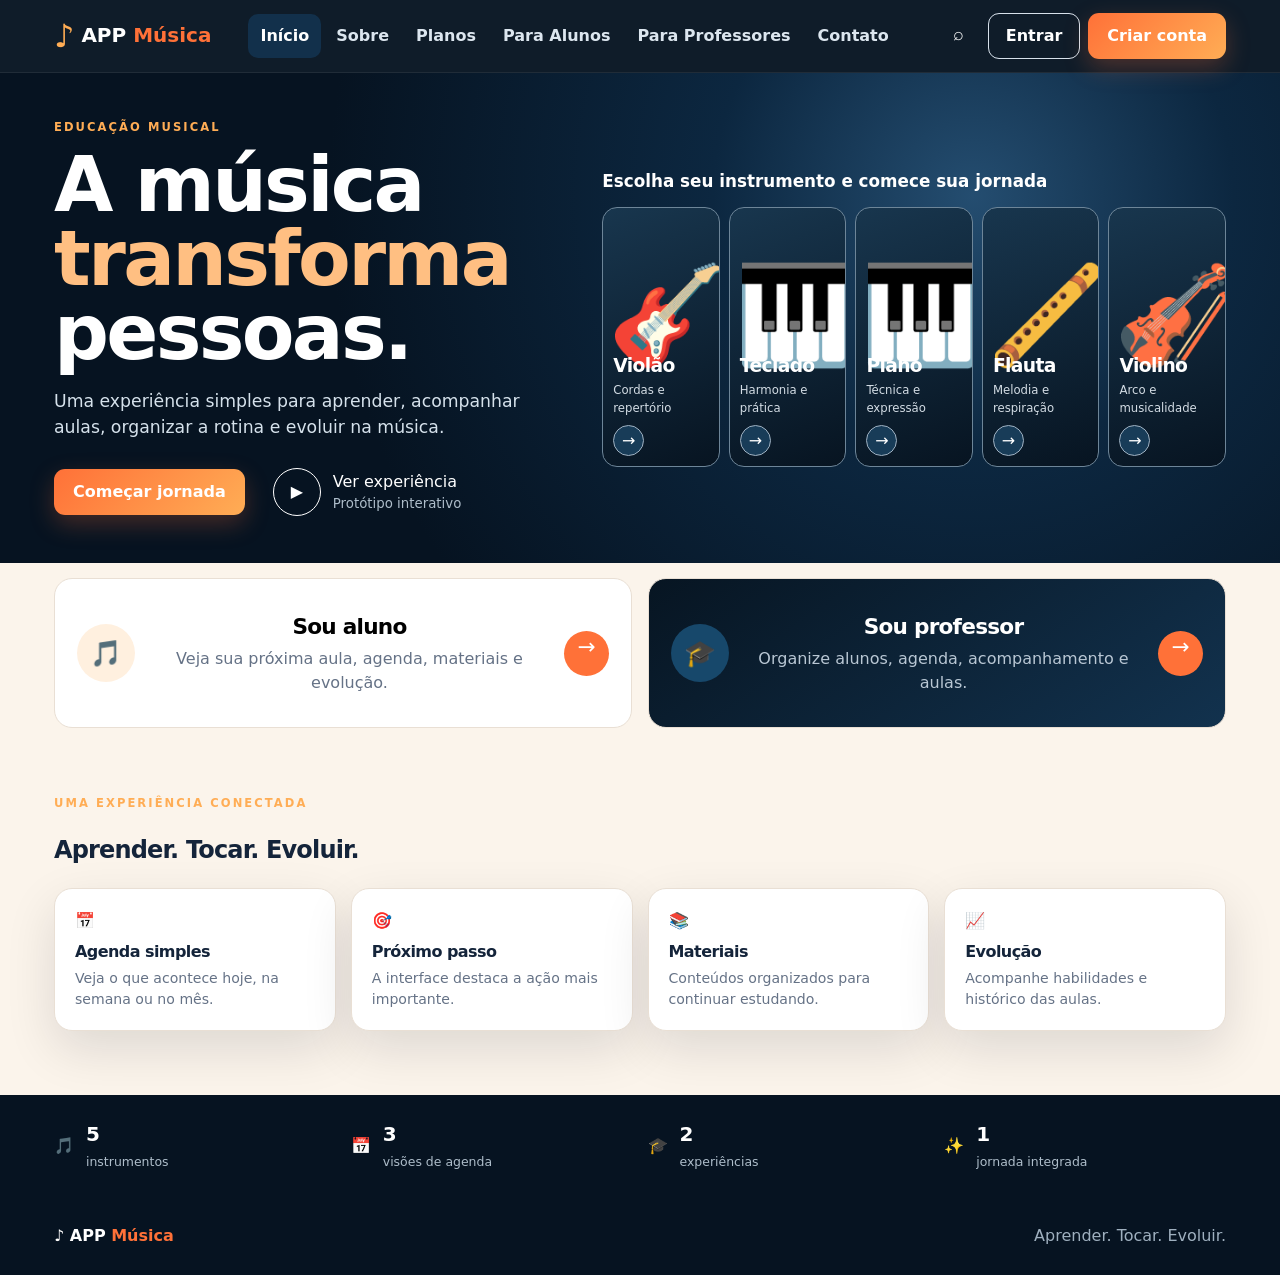
==== commit 06026b06: "feat: tornar inicio planos e contato navegaveis" ====
--- a/index.html
+++ b/index.html
@@ -1,54 +1,39 @@
 <!doctype html>
-<html lang="pt-BR">
-<head>
-<meta charset="utf-8"><meta name="viewport" content="width=device-width,initial-scale=1">
-<meta name="description" content="APP Música — protótipo interativo de uma plataforma de educação musical.">
-<title>APP Música — Aprender. Tocar. Evoluir.</title>
-<style>
-:root{--navy:#061321;--navy2:#12324e;--orange:#ff7138;--orange2:#ffad55;--cream:#fbf4eb;--paper:#fffdf9;--ink:#14243a;--muted:#657286;--line:#e9dfd4;--green:#34b58a;--shadow:0 18px 50px rgba(6,19,33,.12)}*{box-sizing:border-box}html{scroll-behavior:smooth}body{margin:0;font-family:Inter,system-ui,-apple-system,"Segoe UI",sans-serif;color:var(--ink);background:var(--cream);line-height:1.5}button,select,textarea{font:inherit}button{cursor:pointer}button:focus-visible{outline:3px solid #69b9ef;outline-offset:3px}.wrap{max-width:1220px;margin:auto;padding:0 24px}.view{display:none}.view.active{display:block}header{position:sticky;top:0;z-index:50;background:rgba(6,19,33,.96);backdrop-filter:blur(14px);border-bottom:1px solid #ffffff12;color:#fff}.nav{min-height:72px;display:flex;align-items:center;gap:22px}.brand{font-weight:900;font-size:1.25rem;white-space:nowrap}.brand .note{font-size:2rem;color:var(--orange2);vertical-align:middle}.brand b,.footer-brand span{color:var(--orange)}.navlinks{display:flex;align-items:center;gap:3px;flex:1;justify-content:center}.navlinks button{border:0;background:transparent;color:#dce6ef;padding:10px 12px;border-radius:10px;font-weight:700}.navlinks button:hover,.navlinks button.active{background:#12304b;color:#fff}.nav-actions{display:flex;gap:8px}.icon-btn{width:42px;height:42px;border:0;border-radius:50%;background:transparent;color:#fff;font-size:1.15rem}.outline{border:1px solid #d7e1eb;background:transparent;color:#fff;border-radius:11px;padding:10px 17px;font-weight:800}.orange{border:0;background:linear-gradient(135deg,var(--orange),var(--orange2));color:#fff;border-radius:11px;padding:11px 19px;font-weight:900;box-shadow:0 9px 25px #ff713840}.small-btn,.back-btn{border:1px solid var(--line);background:#fff;color:var(--ink);border-radius:10px;padding:9px 12px;font-weight:800}.small-btn:hover,.back-btn:hover{border-color:#f0a47e}.hero{background:radial-gradient(circle at 76% 25%,#244d70 0,#0c2740 25%,var(--navy) 62%);color:#fff;min-height:490px;overflow:hidden}.hero-grid{display:grid;grid-template-columns:.9fr 1.1fr;gap:38px;align-items:center;min-height:490px}.eyebrow{text-transform:uppercase;letter-spacing:.18em;font-size:.72rem;font-weight:900;color:var(--orange2)}h1,h2,h3{letter-spacing:-.035em}.hero h1{font-size:clamp(3rem,6vw,5.3rem);line-height:.96;margin:12px 0 20px}.hero h1 em{font-style:normal;color:#ffbf82}.hero p{color:#d5e1eb;font-size:1.08rem}.hero-tools{display:flex;gap:22px;align-items:center;margin-top:26px}.play{display:flex;align-items:center;gap:12px;background:transparent;border:0;color:#fff;text-align:left}.play .circle{width:48px;height:48px;border:1px solid #fff;border-radius:50%;display:grid;place-items:center}.play small{display:block;color:#aebdca}.instrument-zone{align-self:stretch;display:flex;align-items:center}.instrument-title{font-size:1.05rem;font-weight:850;margin-bottom:13px}.instrument-grid{display:grid;grid-template-columns:repeat(5,1fr);gap:9px}.instrument-card{min-height:260px;border:1px solid #6d8598;border-radius:15px;background:linear-gradient(160deg,#18364e,#071421);color:#fff;padding:10px;display:flex;flex-direction:column;justify-content:flex-end;text-align:left;position:relative;overflow:hidden;transition:.2s}.instrument-card:hover,.instrument-card.selected{transform:translateY(-6px);border-color:var(--orange2)}.instrument-visual{position:absolute;inset:10px 5px 55px;display:grid;place-items:center;font-size:6rem}.instrument-card h3,.instrument-card p,.instrument-card .go{position:relative;z-index:2}.instrument-card h3{margin:0}.instrument-card p{margin:2px 0 8px;font-size:.73rem;color:#d3dce4}.go{width:31px;height:31px;border:1px solid #9fb1c1;background:#183c58;color:#fff;border-radius:50%;display:grid;place-items:center}.quick{padding:15px 0}.quick-grid{display:grid;grid-template-columns:1fr 1fr;gap:16px}.portal{border-radius:18px;padding:20px 22px;display:flex;align-items:center;gap:18px;min-height:150px;border:1px solid var(--line);background:#fff}.portal.teacher{background:linear-gradient(145deg,#071522,#12324e);color:#fff}.portal-icon{width:58px;height:58px;border-radius:50%;display:grid;place-items:center;font-size:1.6rem;background:#fff0df;flex:none}.portal.teacher .portal-icon{background:#17486b}.portal-body{flex:1}.portal h2{margin:0 0 4px;font-size:1.35rem}.portal p{margin:0;color:var(--muted)}.teacher p{color:#b9c7d4}.arrow{width:45px;height:45px;border:0;border-radius:50%;background:var(--orange);color:#fff;font-size:1.35rem}.section{padding:52px 0}.cards{display:grid;grid-template-columns:repeat(4,1fr);gap:15px}.feature{background:#fff;border:1px solid var(--line);border-radius:15px;padding:18px}.feature h3{font-size:1rem;margin:7px 0 4px}.feature p{margin:0;color:var(--muted);font-size:.88rem}.stats{background:var(--navy);color:#fff;padding:24px 0}.stats-grid{display:grid;grid-template-columns:repeat(4,1fr);gap:15px}.stat{display:flex;align-items:center;gap:12px}.stat strong{display:block;font-size:1.25rem}.stat span{color:#aebdca;font-size:.78rem}.dashboard{padding:42px 0 64px}.dashboard-head{display:flex;justify-content:space-between;align-items:end;gap:20px;margin-bottom:22px}.dashboard-head h1{margin:4px 0}.dashboard-head p{margin:0;color:var(--muted)}.kpis{display:grid;grid-template-columns:repeat(4,1fr);gap:14px;margin:20px 0}.kpi{background:#fff;border:1px solid var(--line);border-radius:15px;padding:17px}.kpi small{color:var(--muted)}.kpi strong{display:block;font-size:1.7rem;margin:4px 0}.dash-grid{display:grid;grid-template-columns:1.35fr .65fr;gap:16px}.panel,.lesson-card{background:#fff;border:1px solid var(--line);border-radius:18px;padding:21px;box-shadow:var(--shadow)}.panel h3,.lesson-card h3{margin-top:0}.profile-top{display:grid;grid-template-columns:auto 1fr auto;gap:18px;align-items:center}.profile-avatar{width:76px;height:76px;border-radius:22px;background:linear-gradient(145deg,#ffad55,#1769a8);display:grid;place-items:center;color:#fff;font-size:1.8rem;font-weight:900}.profile-top h2{margin:0}.profile-top p{margin:4px 0;color:var(--muted)}.profile-grid{display:grid;grid-template-columns:1fr 1fr;gap:16px;margin-top:16px}.goal{display:flex;justify-content:space-between;gap:12px;padding:11px 0;border-bottom:1px solid var(--line)}.goal:last-child{border-bottom:0}.bar{height:9px;background:#dfe7ec;border-radius:99px;overflow:hidden}.bar i{display:block;height:100%;background:linear-gradient(90deg,var(--orange),var(--orange2));border-radius:99px}.timeline-item{display:grid;grid-template-columns:80px 1fr;gap:12px;padding:12px 0;border-bottom:1px solid var(--line)}.timeline-item:last-child{border-bottom:0}.timeline-date{color:var(--muted);font-size:.8rem}.tag,.status{display:inline-flex;border-radius:99px;padding:4px 9px;background:#edf2f6;color:#536273;font-size:.72rem;font-weight:800}.status.ok{background:#eaf8f2;color:#176143}.status.warn{background:#fff1dc;color:#9b5c10}.status.neutral{background:#edf2f6;color:#516172}.material{display:flex;align-items:center;gap:12px;padding:12px 0;border-bottom:1px solid var(--line)}.material:last-child{border-bottom:0}.material-icon{width:38px;height:38px;border-radius:10px;background:#fff0e4;display:grid;place-items:center}.notice{display:none;padding:12px 14px;border-radius:10px;margin-top:10px;background:#eaf8f2;border:1px solid #bde4d2;color:#176143}.notice.show{display:block}.table-wrap{overflow:auto}.table{width:100%;border-collapse:collapse}.table th,.table td{padding:12px 8px;border-bottom:1px solid var(--line);text-align:left}.table th{font-size:.75rem;color:var(--muted)}.student-row,.schedule-link{cursor:pointer}.dark-dashboard{background:linear-gradient(145deg,#071522,#12324e);color:#fff;border-radius:20px;padding:23px}.dark-dashboard .panel{background:#ffffff0a;border-color:#ffffff12;color:#fff;box-shadow:none}.dark-dashboard .muted{color:#b8c7d4}.schedule-row{display:grid;grid-template-columns:58px 1fr auto;gap:10px;padding:12px 0;border-bottom:1px solid #ffffff12;align-items:center}.donut{width:145px;height:145px;border-radius:50%;background:conic-gradient(#ffad55 0 33%,#2e91d0 33% 54%,#8267e8 54% 71%,#67b8e8 71% 88%,#ef5d68 88%);display:grid;place-items:center}.donut-inner{width:88px;height:88px;border-radius:50%;background:#0c243a;display:grid;place-items:center;text-align:center}.legend-row{display:flex;justify-content:space-between;padding:7px 0}.filter-btn{border:1px solid #ffffff25;background:#ffffff08;color:#dce6ef;border-radius:9px;padding:8px 11px;font-size:.8rem}.filter-btn.active,.filter-btn:hover{background:var(--orange);border-color:var(--orange);color:#fff}.dashboard-tools{display:flex;gap:10px;flex-wrap:wrap;margin-bottom:14px}
-/* Agenda */
-.agenda-toolbar{display:flex;align-items:center;justify-content:space-between;gap:14px;flex-wrap:wrap;margin-bottom:18px}.agenda-nav{display:flex;align-items:center;gap:8px}.view-switch{display:flex;background:#e8dfd6;border-radius:11px;padding:4px;gap:3px}.view-switch button{border:0;background:transparent;padding:8px 13px;border-radius:8px;color:#526173;font-weight:800}.view-switch button.active{background:#fff;color:var(--ink)}.agenda-title{font-size:1.35rem;font-weight:900;min-width:230px}.agenda-meta{color:var(--muted);font-size:.84rem}.agenda-filters{display:flex;gap:8px;flex-wrap:wrap;margin-bottom:16px}.select-like{border:1px solid var(--line);background:#fff;border-radius:9px;padding:8px 11px;color:var(--ink)}.next-class{background:linear-gradient(135deg,#071522,#12324e);color:#fff;border-radius:18px;padding:18px 20px;margin-bottom:16px;display:grid;grid-template-columns:auto 1fr auto;gap:16px;align-items:center}.next-class .pulse{width:52px;height:52px;border-radius:15px;background:linear-gradient(135deg,var(--orange),var(--orange2));display:grid;place-items:center;font-size:1.5rem}.next-class h3{margin:0}.next-class p{margin:0;color:#b9c7d4}.agenda-week,.day-view,.month-view{background:#fff;border:1px solid var(--line);border-radius:18px;box-shadow:var(--shadow)}.agenda-week{overflow:auto}.week-head,.week-body{display:grid;grid-template-columns:64px repeat(7,minmax(105px,1fr));min-width:820px}.week-head{border-bottom:1px solid var(--line)}.week-head>div{padding:12px 8px;text-align:center;font-size:.76rem;color:var(--muted);font-weight:900}.week-head .today{color:var(--orange)}.time-col{border-right:1px solid var(--line)}.time-col div{height:78px;padding:8px;font-size:.7rem;color:#8490a0;border-bottom:1px solid #f0e9e2}.day-col{position:relative;border-right:1px solid var(--line);min-height:390px;background:linear-gradient(to bottom,transparent 77px,#f3ece5 78px);background-size:100% 78px}.day-col.today{background-color:#fffaf4}.class-block{position:absolute;left:6px;right:6px;min-height:62px;border:0;border-left:4px solid var(--orange);border-radius:10px;background:#fff2e8;padding:8px;text-align:left;color:var(--ink)}.class-block strong,.class-block span{display:block}.class-block span{font-size:.68rem;color:#667386}.class-block.current{background:#ffe0c8;box-shadow:0 0 0 2px var(--orange2)}.day-view{display:none;padding:20px}.day-view.active{display:block}.day-schedule{display:grid;grid-template-columns:70px 1fr}.day-hour{height:74px;border-bottom:1px solid var(--line);color:#8792a1;font-size:.74rem;padding-top:7px}.day-event{min-height:74px;border-bottom:1px solid var(--line)}.day-event-card{margin:7px 0;padding:11px 14px;border-radius:11px;border-left:4px solid var(--orange);background:#fff2e8;display:flex;justify-content:space-between;width:100%;text-align:left}.day-event-card.current{background:#ffe0c8;box-shadow:0 0 0 2px #ffad55}.month-view{display:none;overflow:hidden}.month-view.active{display:block}.month-grid{display:grid;grid-template-columns:repeat(7,1fr)}.month-grid .dow{padding:11px;text-align:center;background:#f7f1eb;color:#7b8797;font-size:.73rem;font-weight:900}.month-cell{min-height:112px;border-top:1px solid var(--line);border-right:1px solid var(--line);padding:8px}.month-cell.today{background:#fff8ef}.month-day{font-size:.75rem;font-weight:900}.month-day.today{display:inline-grid;place-items:center;width:25px;height:25px;border-radius:50%;background:var(--orange);color:#fff}.month-event{display:block;width:100%;margin-top:6px;border:0;border-radius:6px;padding:4px 6px;background:#fff0e4;font-size:.66rem;text-align:left;white-space:nowrap;overflow:hidden;text-overflow:ellipsis}
-/* Evolução */
-.evolution-hero{display:grid;grid-template-columns:auto 1fr auto;gap:18px;align-items:center;background:linear-gradient(135deg,#071522,#12324e);color:#fff;border-radius:20px;padding:24px;margin-bottom:16px}.instrument-badge{width:72px;height:72px;border-radius:20px;background:linear-gradient(135deg,var(--orange),var(--orange2));display:grid;place-items:center;font-size:2.5rem}.evolution-hero h2{margin:0}.evolution-hero p{margin:4px 0;color:#b9c7d4}.filter-tabs{display:flex;gap:7px;flex-wrap:wrap;margin-bottom:16px}.filter-tabs button{border:1px solid var(--line);background:#fff;border-radius:10px;padding:9px 13px;font-weight:800;color:#526173}.filter-tabs button.active{background:var(--orange);border-color:var(--orange);color:#fff}.skill-grid{display:grid;grid-template-columns:repeat(2,1fr);gap:13px}.skill-card{border:1px solid var(--line);background:#fff;border-radius:15px;padding:17px}.skill-top{display:flex;justify-content:space-between;gap:12px;align-items:center}.skill-top h3{margin:0;font-size:1rem}.skill-level{font-size:.72rem;font-weight:900;padding:4px 8px;border-radius:99px;background:#fff0e4;color:#9b5c10}.skill-card p{color:var(--muted);font-size:.82rem;margin:7px 0}.skill-card .bar{margin:10px 0 7px}.skill-foot{display:flex;justify-content:space-between;color:var(--muted);font-size:.73rem}.milestones{display:grid;grid-template-columns:repeat(3,1fr);gap:12px}.milestone{background:#fff;border:1px solid var(--line);border-radius:13px;padding:15px}.history-item{width:100%;border:1px solid var(--line);background:#fff;border-radius:14px;padding:15px;text-align:left;margin-bottom:10px;display:grid;grid-template-columns:86px 1fr auto;gap:14px;align-items:center}.history-item:hover{border-color:#f1b18e;transform:translateY(-1px)}.history-date{color:var(--muted);font-size:.78rem}.history-item h3{margin:0 0 3px;font-size:1rem}.history-item p{margin:0;color:var(--muted);font-size:.82rem}.history-arrow{font-size:1.3rem;color:var(--orange)}
-/* Aula */
-.lesson-head{display:flex;align-items:center;gap:14px;margin-bottom:18px}.lesson-grid{display:grid;grid-template-columns:1.25fr .75fr;gap:16px}.lesson-status{display:inline-flex;border-radius:99px;background:#eaf8f2;color:#176143;padding:6px 10px;font-size:.74rem;font-weight:900}.lesson-label{display:block;font-size:.72rem;text-transform:uppercase;letter-spacing:.12em;color:var(--muted);font-weight:900;margin:17px 0 6px}.lesson-note{width:100%;min-height:130px;border:1px solid var(--line);border-radius:11px;padding:12px;resize:vertical}.lesson-actions{display:flex;gap:10px;flex-wrap:wrap;margin-top:16px}footer{background:var(--navy);color:#9fb0bf;padding:27px 0}.footer-row{display:flex;justify-content:space-between;gap:20px;align-items:center}.footer-brand{color:#fff;font-weight:900}
-@media(max-width:1050px){.hero-grid{grid-template-columns:1fr}.instrument-zone{padding-bottom:20px}.cards{grid-template-columns:repeat(2,1fr)}.kpis{grid-template-columns:repeat(2,1fr)}.lesson-grid{grid-template-columns:1fr}}@media(max-width:760px){.nav{flex-wrap:wrap;padding:10px 0}.navlinks{order:3;width:100%;overflow:auto;justify-content:flex-start}.nav-actions{margin-left:auto}.navlinks button{white-space:nowrap}.quick-grid,.dash-grid,.profile-grid{grid-template-columns:1fr}.cards{grid-template-columns:1fr}.wrap{padding:0 16px}.hero h1{font-size:3.2rem}.instrument-grid{grid-template-columns:repeat(2,1fr)}.instrument-card{min-height:190px}.dashboard-head{display:block}.dashboard-head .orange{margin-top:15px}.profile-top{grid-template-columns:auto 1fr}.profile-top .orange{grid-column:1/-1}.next-class{grid-template-columns:auto 1fr}.next-class .orange{grid-column:2}.skill-grid,.milestones{grid-template-columns:1fr}.evolution-hero{grid-template-columns:auto 1fr}.evolution-hero .orange{grid-column:1/-1}.history-item{grid-template-columns:1fr auto}.week-head,.week-body{grid-template-columns:54px repeat(7,minmax(90px,1fr))}}@media(max-width:480px){.nav-actions .outline{display:none}.hero-tools{flex-direction:column;align-items:flex-start}.instrument-card{min-height:165px}.instrument-visual{font-size:4.2rem}.kpis{grid-template-columns:1fr 1fr}.stats-grid{grid-template-columns:1fr}.portal{min-height:135px;padding:16px}.view-switch button{padding:7px 9px;font-size:.78rem}.next-class{grid-template-columns:1fr}.next-class .orange{grid-column:auto}}
-</style>
-</head>
-<body>
-<header><div class="wrap"><nav class="nav"><div class="brand"><span class="note">♪</span> APP <b>Música</b></div><div class="navlinks"><button class="active" data-route="home">Início</button><button data-route="home">Sobre</button><button data-route="home">Planos</button><button data-route="aluno">Para Alunos</button><button data-route="professor">Para Professores</button><button data-route="home">Contato</button></div><div class="nav-actions"><button class="icon-btn">⌕</button><button class="outline" data-route="aluno">Entrar</button><button class="orange" data-route="aluno">Criar conta</button></div></nav></div></header>
+<html lang="pt-BR"><head><meta charset="utf-8"><meta name="viewport" content="width=device-width,initial-scale=1"><meta name="description" content="APP Música — protótipo interativo de uma plataforma de educação musical."><title>APP Música — Aprender. Tocar. Evoluir.</title><style>
+:root{--navy:#061321;--navy2:#12324e;--orange:#ff7138;--orange2:#ffad55;--cream:#fbf4eb;--paper:#fffdf9;--ink:#14243a;--muted:#657286;--line:#e9dfd4;--green:#34b58a;--shadow:0 18px 50px rgba(6,19,33,.12)}*{box-sizing:border-box}html{scroll-behavior:smooth}body{margin:0;font-family:Inter,system-ui,-apple-system,"Segoe UI",sans-serif;color:var(--ink);background:var(--cream);line-height:1.5}button,input,select,textarea{font:inherit}button{cursor:pointer}button:focus-visible{outline:3px solid #69b9ef;outline-offset:3px}.wrap{max-width:1220px;margin:auto;padding:0 24px}.view{display:none}.view.active{display:block}header{position:sticky;top:0;z-index:50;background:rgba(6,19,33,.96);backdrop-filter:blur(14px);border-bottom:1px solid #ffffff12;color:#fff}.nav{min-height:72px;display:flex;align-items:center;gap:22px}.brand{font-weight:900;font-size:1.25rem;white-space:nowrap}.brand .note{font-size:2rem;color:var(--orange2);vertical-align:middle}.brand b,.footer-brand span{color:var(--orange)}.navlinks{display:flex;align-items:center;gap:3px;flex:1;justify-content:center}.navlinks button{border:0;background:transparent;color:#dce6ef;padding:10px 12px;border-radius:10px;font-weight:700}.navlinks button:hover,.navlinks button.active{background:#12304b;color:#fff}.nav-actions{display:flex;gap:8px}.icon-btn{width:42px;height:42px;border:0;border-radius:50%;background:transparent;color:#fff;font-size:1.15rem}.outline{border:1px solid #d7e1eb;background:transparent;color:#fff;border-radius:11px;padding:10px 17px;font-weight:800}.orange{border:0;background:linear-gradient(135deg,var(--orange),var(--orange2));color:#fff;border-radius:11px;padding:11px 19px;font-weight:900;box-shadow:0 9px 25px #ff713840}.small-btn,.back-btn{border:1px solid var(--line);background:#fff;color:var(--ink);border-radius:10px;padding:9px 12px;font-weight:800}.small-btn:hover,.back-btn:hover{border-color:#f0a47e}.hero{background:radial-gradient(circle at 76% 25%,#244d70 0,#0c2740 25%,var(--navy) 62%);color:#fff;min-height:490px;overflow:hidden}.hero-grid{display:grid;grid-template-columns:.9fr 1.1fr;gap:38px;align-items:center;min-height:490px}.eyebrow{text-transform:uppercase;letter-spacing:.18em;font-size:.72rem;font-weight:900;color:var(--orange2)}h1,h2,h3{letter-spacing:-.035em}.hero h1{font-size:clamp(3rem,6vw,5.3rem);line-height:.96;margin:12px 0 20px}.hero h1 em{font-style:normal;color:#ffbf82}.hero p{color:#d5e1eb;font-size:1.08rem}.hero-tools{display:flex;gap:22px;align-items:center;margin-top:26px}.play{display:flex;align-items:center;gap:12px;background:transparent;border:0;color:#fff;text-align:left}.play .circle{width:48px;height:48px;border:1px solid #fff;border-radius:50%;display:grid;place-items:center}.play small{display:block;color:#aebdca}.instrument-zone{align-self:stretch;display:flex;align-items:center}.instrument-title{font-size:1.05rem;font-weight:850;margin-bottom:13px}.instrument-grid{display:grid;grid-template-columns:repeat(5,1fr);gap:9px}.instrument-card{min-height:260px;border:1px solid #6d8598;border-radius:15px;background:linear-gradient(160deg,#18364e,#071421);color:#fff;padding:10px;display:flex;flex-direction:column;justify-content:flex-end;text-align:left;position:relative;overflow:hidden;transition:.2s}.instrument-card:hover,.instrument-card.selected{transform:translateY(-6px);border-color:var(--orange2)}.instrument-visual{position:absolute;inset:10px 5px 55px;display:grid;place-items:center;font-size:6rem}.instrument-card h3,.instrument-card p,.instrument-card .go{position:relative;z-index:2}.instrument-card h3{margin:0}.instrument-card p{margin:2px 0 8px;font-size:.73rem;color:#d3dce4}.go{width:31px;height:31px;border:1px solid #9fb1c1;background:#183c58;color:#fff;border-radius:50%;display:grid;place-items:center}.quick{padding:15px 0}.quick-grid{display:grid;grid-template-columns:1fr 1fr;gap:16px}.portal{border-radius:18px;padding:20px 22px;display:flex;align-items:center;gap:18px;min-height:150px;border:1px solid var(--line);background:#fff}.portal.teacher{background:linear-gradient(145deg,#071522,#12324e);color:#fff}.portal-icon{width:58px;height:58px;border-radius:50%;display:grid;place-items:center;font-size:1.6rem;background:#fff0df;flex:none}.portal.teacher .portal-icon{background:#17486b}.portal-body{flex:1}.portal h2{margin:0 0 4px;font-size:1.35rem}.portal p{margin:0;color:var(--muted)}.teacher p{color:#b9c7d4}.arrow{width:45px;height:45px;border:0;border-radius:50%;background:var(--orange);color:#fff;font-size:1.35rem}.section,.dashboard{padding:52px 0 64px}.cards{display:grid;grid-template-columns:repeat(4,1fr);gap:15px}.feature,.panel,.lesson-card,.plan-card,.contact-card,.about-card{background:#fff;border:1px solid var(--line);border-radius:18px;padding:20px;box-shadow:var(--shadow)}.feature h3{font-size:1rem;margin:7px 0 4px}.feature p,.muted{margin:0;color:var(--muted);font-size:.88rem}.stats{background:var(--navy);color:#fff;padding:24px 0}.stats-grid{display:grid;grid-template-columns:repeat(4,1fr);gap:15px}.stat{display:flex;align-items:center;gap:12px}.stat strong{display:block;font-size:1.25rem}.stat span{color:#aebdca;font-size:.78rem}.dashboard-head{display:flex;justify-content:space-between;align-items:end;gap:20px;margin-bottom:22px}.dashboard-head h1{margin:4px 0}.dashboard-head p{margin:0;color:var(--muted)}.kpis{display:grid;grid-template-columns:repeat(4,1fr);gap:14px;margin:20px 0}.kpi{background:#fff;border:1px solid var(--line);border-radius:15px;padding:17px}.kpi small{color:var(--muted)}.kpi strong{display:block;font-size:1.7rem;margin:4px 0}.dash-grid{display:grid;grid-template-columns:1.35fr .65fr;gap:16px}.profile-top{display:grid;grid-template-columns:auto 1fr auto;gap:18px;align-items:center}.profile-avatar{width:76px;height:76px;border-radius:22px;background:linear-gradient(145deg,#ffad55,#1769a8);display:grid;place-items:center;color:#fff;font-size:1.8rem;font-weight:900}.profile-top h2{margin:0}.profile-top p{margin:4px 0;color:var(--muted)}.profile-grid{display:grid;grid-template-columns:1fr 1fr;gap:16px;margin-top:16px}.goal{display:flex;justify-content:space-between;gap:12px;padding:11px 0;border-bottom:1px solid var(--line)}.bar{height:9px;background:#dfe7ec;border-radius:99px;overflow:hidden}.bar i{display:block;height:100%;background:linear-gradient(90deg,var(--orange),var(--orange2));border-radius:99px}.material{display:flex;align-items:center;gap:12px;padding:12px 0;border-bottom:1px solid var(--line)}.material-icon{width:38px;height:38px;border-radius:10px;background:#fff0e4;display:grid;place-items:center}.notice{display:none;padding:12px 14px;border-radius:10px;margin-top:10px;background:#eaf8f2;border:1px solid #bde4d2;color:#176143}.notice.show{display:block}.table-wrap{overflow:auto}.table{width:100%;border-collapse:collapse}.table th,.table td{padding:12px 8px;border-bottom:1px solid var(--line);text-align:left}.table th{font-size:.75rem;color:var(--muted)}.student-row,.schedule-link{cursor:pointer}.dark-dashboard{background:linear-gradient(145deg,#071522,#12324e);color:#fff;border-radius:20px;padding:23px}.dark-dashboard .panel{background:#ffffff0a;border-color:#ffffff12;color:#fff;box-shadow:none}.dark-dashboard .muted{color:#b8c7d4}.schedule-row{display:grid;grid-template-columns:58px 1fr auto;gap:10px;padding:12px 0;border-bottom:1px solid #ffffff12;align-items:center}.donut{width:145px;height:145px;border-radius:50%;background:conic-gradient(#ffad55 0 33%,#2e91d0 33% 54%,#8267e8 54% 71%,#67b8e8 71% 88%,#ef5d68 88%);display:grid;place-items:center}.donut-inner{width:88px;height:88px;border-radius:50%;background:#0c243a;display:grid;place-items:center;text-align:center}.legend-row{display:flex;justify-content:space-between;padding:7px 0}.filter-btn,.filter-tabs button{border:1px solid #ffffff25;background:#ffffff08;color:#dce6ef;border-radius:9px;padding:8px 11px;font-size:.8rem}.filter-btn.active,.filter-btn:hover,.filter-tabs button.active{background:var(--orange);border-color:var(--orange);color:#fff}.dashboard-tools,.filter-tabs{display:flex;gap:10px;flex-wrap:wrap;margin-bottom:14px}
+/* Agenda */.agenda-toolbar{display:flex;align-items:center;justify-content:space-between;gap:14px;flex-wrap:wrap;margin-bottom:18px}.agenda-nav{display:flex;align-items:center;gap:8px}.view-switch{display:flex;background:#e8dfd6;border-radius:11px;padding:4px;gap:3px}.view-switch button{border:0;background:transparent;padding:8px 13px;border-radius:8px;color:#526173;font-weight:800}.view-switch button.active{background:#fff;color:var(--ink)}.agenda-title{font-size:1.35rem;font-weight:900;min-width:230px}.agenda-meta{color:var(--muted);font-size:.84rem}.agenda-filters{display:flex;gap:8px;flex-wrap:wrap;margin-bottom:16px}.select-like{border:1px solid var(--line);background:#fff;border-radius:9px;padding:8px 11px;color:var(--ink)}.next-class{background:linear-gradient(135deg,#071522,#12324e);color:#fff;border-radius:18px;padding:18px 20px;margin-bottom:16px;display:grid;grid-template-columns:auto 1fr auto;gap:16px;align-items:center}.next-class .pulse{width:52px;height:52px;border-radius:15px;background:linear-gradient(135deg,var(--orange),var(--orange2));display:grid;place-items:center;font-size:1.5rem}.next-class h3{margin:0}.next-class p{margin:0;color:#b9c7d4}.agenda-week,.day-view,.month-view{background:#fff;border:1px solid var(--line);border-radius:18px;box-shadow:var(--shadow)}.agenda-week{overflow:auto}.week-head,.week-body{display:grid;grid-template-columns:64px repeat(7,minmax(105px,1fr));min-width:820px}.week-head{border-bottom:1px solid var(--line)}.week-head>div{padding:12px 8px;text-align:center;font-size:.76rem;color:var(--muted);font-weight:900}.week-head .today{color:var(--orange)}.time-col{border-right:1px solid var(--line)}.time-col div{height:78px;padding:8px;font-size:.7rem;color:#8490a0;border-bottom:1px solid #f0e9e2}.day-col{position:relative;border-right:1px solid var(--line);min-height:390px;background:linear-gradient(to bottom,transparent 77px,#f3ece5 78px);background-size:100% 78px}.day-col.today{background-color:#fffaf4}.class-block{position:absolute;left:6px;right:6px;min-height:62px;border:0;border-left:4px solid var(--orange);border-radius:10px;background:#fff2e8;padding:8px;text-align:left;color:var(--ink)}.class-block strong,.class-block span{display:block}.class-block span{font-size:.68rem;color:#667386}.class-block.current{background:#ffe0c8;box-shadow:0 0 0 2px var(--orange2)}.day-view{display:none;padding:20px}.day-view.active{display:block}.day-schedule{display:grid;grid-template-columns:70px 1fr}.day-hour{height:74px;border-bottom:1px solid var(--line);color:#8792a1;font-size:.74rem;padding-top:7px}.day-event{min-height:74px;border-bottom:1px solid var(--line)}.day-event-card{margin:7px 0;padding:11px 14px;border-radius:11px;border-left:4px solid var(--orange);background:#fff2e8;display:flex;justify-content:space-between;width:100%;text-align:left}.month-view{display:none;overflow:hidden}.month-view.active{display:block}.month-grid{display:grid;grid-template-columns:repeat(7,1fr)}.month-grid .dow{padding:11px;text-align:center;background:#f7f1eb;color:#7b8797;font-size:.73rem;font-weight:900}.month-cell{min-height:112px;border-top:1px solid var(--line);border-right:1px solid var(--line);padding:8px}.month-cell.today{background:#fff8ef}.month-day{font-size:.75rem;font-weight:900}.month-day.today{display:inline-grid;place-items:center;width:25px;height:25px;border-radius:50%;background:var(--orange);color:#fff}.month-event{display:block;width:100%;margin-top:6px;border:0;border-radius:6px;padding:4px 6px;background:#fff0e4;font-size:.66rem;text-align:left;white-space:nowrap;overflow:hidden;text-overflow:ellipsis}
+/* Evolution/Aula */.evolution-hero{display:grid;grid-template-columns:auto 1fr auto;gap:18px;align-items:center;background:linear-gradient(135deg,#071522,#12324e);color:#fff;border-radius:20px;padding:24px;margin-bottom:16px}.instrument-badge{width:72px;height:72px;border-radius:20px;background:linear-gradient(135deg,var(--orange),var(--orange2));display:grid;place-items:center;font-size:2.5rem}.evolution-hero h2{margin:0}.evolution-hero p{margin:4px 0;color:#b9c7d4}.filter-tabs button{border:1px solid var(--line);background:#fff;color:#526173;font-weight:800}.skill-grid{display:grid;grid-template-columns:repeat(2,1fr);gap:13px}.skill-card{border:1px solid var(--line);background:#fff;border-radius:15px;padding:17px}.skill-top{display:flex;justify-content:space-between;gap:12px;align-items:center}.skill-top h3{margin:0;font-size:1rem}.skill-level,.tag,.status,.lesson-status{display:inline-flex;border-radius:99px;padding:4px 9px;background:#edf2f6;color:#536273;font-size:.72rem;font-weight:800}.skill-level{background:#fff0e4;color:#9b5c10}.skill-card p{color:var(--muted);font-size:.82rem;margin:7px 0}.skill-card .bar{margin:10px 0 7px}.skill-foot{display:flex;justify-content:space-between;color:var(--muted);font-size:.73rem}.milestones{display:grid;grid-template-columns:repeat(3,1fr);gap:12px}.milestone{background:#fff;border:1px solid var(--line);border-radius:13px;padding:15px}.history-item{width:100%;border:1px solid var(--line);background:#fff;border-radius:14px;padding:15px;text-align:left;margin-bottom:10px;display:grid;grid-template-columns:86px 1fr auto;gap:14px;align-items:center}.history-item:hover{border-color:#f1b18e}.history-date{color:var(--muted);font-size:.78rem}.history-item h3{margin:0 0 3px;font-size:1rem}.history-item p{margin:0;color:var(--muted);font-size:.82rem}.lesson-head{display:flex;align-items:center;gap:14px;margin-bottom:18px}.lesson-grid{display:grid;grid-template-columns:1.25fr .75fr;gap:16px}.lesson-status{background:#eaf8f2;color:#176143;padding:6px 10px}.lesson-label{display:block;font-size:.72rem;text-transform:uppercase;letter-spacing:.12em;color:var(--muted);font-weight:900;margin:17px 0 6px}.lesson-note{width:100%;min-height:130px;border:1px solid var(--line);border-radius:11px;padding:12px;resize:vertical}.lesson-actions{display:flex;gap:10px;flex-wrap:wrap;margin-top:16px}
+/* Marketing */.marketing-head{max-width:780px;margin-bottom:28px}.marketing-head h1{font-size:clamp(2.5rem,5vw,4.2rem);line-height:1;margin:8px 0 14px}.about-grid,.plans,.contact-grid{display:grid;grid-template-columns:repeat(3,1fr);gap:16px}.about-card h2,.plan-card h2,.contact-card h2{margin-top:0}.about-card p,.plan-card p,.contact-card p{color:var(--muted)}.plan-card{position:relative}.plan-card.featured{border:2px solid var(--orange);transform:translateY(-5px)}.plan-badge{position:absolute;right:15px;top:15px;background:var(--orange);color:#fff;padding:5px 9px;border-radius:99px;font-size:.7rem;font-weight:900}.price{font-size:2.3rem;font-weight:950;margin:12px 0}.price small{font-size:.8rem;color:var(--muted);font-weight:600}.plan-card ul{padding-left:20px;color:var(--muted)}.pay-methods{display:flex;gap:7px;flex-wrap:wrap;margin:14px 0}.pay-method{border:1px solid var(--line);border-radius:9px;padding:7px 9px;background:#faf7f2;font-size:.75rem;font-weight:800}.plan-actions{display:flex;gap:8px;flex-wrap:wrap}.checkout{display:none;margin-top:16px;background:#fff;border:1px solid var(--line);border-radius:15px;padding:17px}.checkout.show{display:block}.checkout-methods{display:flex;gap:8px;flex-wrap:wrap}.checkout-methods button{border:1px solid var(--line);background:#fff;border-radius:9px;padding:9px 12px;font-weight:800}.checkout-methods button.active{border-color:var(--orange);background:#fff0e4}.fake-form{display:grid;gap:10px;margin-top:12px}.fake-form input{border:1px solid var(--line);border-radius:9px;padding:10px}.socials{display:flex;gap:9px;flex-wrap:wrap;margin-top:14px}.social{padding:9px 12px;border-radius:10px;background:#edf2f6;color:var(--ink);font-weight:800}.contact-form{display:grid;gap:10px}.contact-form input,.contact-form textarea{border:1px solid var(--line);border-radius:10px;padding:11px;background:#fff}.contact-form textarea{min-height:130px;resize:vertical}footer{background:var(--navy);color:#9fb0bf;padding:27px 0}.footer-row{display:flex;justify-content:space-between;gap:20px;align-items:center}.footer-brand{color:#fff;font-weight:900}
+@media(max-width:1050px){.hero-grid{grid-template-columns:1fr}.instrument-zone{padding-bottom:20px}.cards{grid-template-columns:repeat(2,1fr)}.kpis{grid-template-columns:repeat(2,1fr)}.lesson-grid{grid-template-columns:1fr}.about-grid,.plans,.contact-grid{grid-template-columns:1fr 1fr}}@media(max-width:760px){.nav{flex-wrap:wrap;padding:10px 0}.navlinks{order:3;width:100%;overflow:auto;justify-content:flex-start}.nav-actions{margin-left:auto}.navlinks button{white-space:nowrap}.quick-grid,.dash-grid,.profile-grid,.about-grid,.plans,.contact-grid{grid-template-columns:1fr}.cards{grid-template-columns:1fr}.wrap{padding:0 16px}.hero h1{font-size:3.2rem}.instrument-grid{grid-template-columns:repeat(2,1fr)}.instrument-card{min-height:190px}.dashboard-head{display:block}.dashboard-head .orange{margin-top:15px}.profile-top{grid-template-columns:auto 1fr}.profile-top .orange{grid-column:1/-1}.next-class{grid-template-columns:auto 1fr}.next-class .orange{grid-column:2}.skill-grid,.milestones{grid-template-columns:1fr}.evolution-hero{grid-template-columns:auto 1fr}.evolution-hero .orange{grid-column:1/-1}.history-item{grid-template-columns:1fr auto}.week-head,.week-body{grid-template-columns:54px repeat(7,minmax(90px,1fr))}}@media(max-width:480px){.nav-actions .outline{display:none}.hero-tools{flex-direction:column;align-items:flex-start}.instrument-card{min-height:165px}.instrument-visual{font-size:4.2rem}.kpis{grid-template-columns:1fr 1fr}.stats-grid{grid-template-columns:1fr}.portal{min-height:135px;padding:16px}.view-switch button{padding:7px 9px;font-size:.78rem}.next-class{grid-template-columns:1fr}.next-class .orange{grid-column:auto}}
+</style></head><body>
+<header><div class="wrap"><nav class="nav"><div class="brand"><span class="note">♪</span> APP <b>Música</b></div><div class="navlinks"><button class="active" data-route="home">Início</button><button data-route="sobre">Sobre</button><button data-route="planos">Planos</button><button data-route="aluno">Para Alunos</button><button data-route="professor">Para Professores</button><button data-route="contato">Contato</button></div><div class="nav-actions"><button class="icon-btn" id="searchDemo" aria-label="Pesquisar">⌕</button><button class="outline" data-route="aluno">Entrar</button><button class="orange" data-route="aluno">Criar conta</button></div></nav></div></header>
 <main>
 <section id="home" class="view active"><div class="hero"><div class="wrap hero-grid"><div><div class="eyebrow">Educação musical</div><h1>A música <em>transforma</em> pessoas.</h1><p>Uma experiência simples para aprender, acompanhar aulas, organizar a rotina e evoluir na música.</p><div class="hero-tools"><button class="orange" data-route="aluno">Começar jornada</button><button class="play" id="playDemo"><span class="circle">▶</span><span>Ver experiência<small>Protótipo interativo</small></span></button></div></div><div class="instrument-zone"><div style="width:100%"><div class="instrument-title">Escolha seu instrumento e comece sua jornada</div><div class="instrument-grid"><button class="instrument-card" data-instrument="Violão"><div class="instrument-visual">🎸</div><h3>Violão</h3><p>Cordas e repertório</p><span class="go">→</span></button><button class="instrument-card" data-instrument="Teclado"><div class="instrument-visual">🎹</div><h3>Teclado</h3><p>Harmonia e prática</p><span class="go">→</span></button><button class="instrument-card" data-instrument="Piano"><div class="instrument-visual">🎹</div><h3>Piano</h3><p>Técnica e expressão</p><span class="go">→</span></button><button class="instrument-card" data-instrument="Flauta"><div class="instrument-visual">🪈</div><h3>Flauta</h3><p>Melodia e respiração</p><span class="go">→</span></button><button class="instrument-card" data-instrument="Violino"><div class="instrument-visual">🎻</div><h3>Violino</h3><p>Arco e musicalidade</p><span class="go">→</span></button></div></div></div></div></div><div class="quick"><div class="wrap quick-grid"><button class="portal student" data-route="aluno"><div class="portal-icon">🎵</div><div class="portal-body"><h2>Sou aluno</h2><p>Veja sua próxima aula, agenda, materiais e evolução.</p></div><span class="arrow">→</span></button><button class="portal teacher" data-route="professor"><div class="portal-icon">🎓</div><div class="portal-body"><h2>Sou professor</h2><p>Organize alunos, agenda, acompanhamento e aulas.</p></div><span class="arrow">→</span></button></div></div><div class="section"><div class="wrap"><div class="eyebrow">Uma experiência conectada</div><h2>Aprender. Tocar. Evoluir.</h2><div class="cards"><div class="feature">📅<h3>Agenda simples</h3><p>Veja o que acontece hoje, na semana ou no mês.</p></div><div class="feature">🎯<h3>Próximo passo</h3><p>A interface destaca a ação mais importante.</p></div><div class="feature">📚<h3>Materiais</h3><p>Conteúdos organizados para continuar estudando.</p></div><div class="feature">📈<h3>Evolução</h3><p>Acompanhe habilidades e histórico das aulas.</p></div></div></div></div><div class="stats"><div class="wrap stats-grid"><div class="stat">🎵 <div><strong>5</strong><span>instrumentos</span></div></div><div class="stat">📅 <div><strong>3</strong><span>visões de agenda</span></div></div><div class="stat">🎓 <div><strong>2</strong><span>experiências</span></div></div><div class="stat">✨ <div><strong>1</strong><span>jornada integrada</span></div></div></div></div></section></section>
+<section id="sobre" class="view"><div class="dashboard"><div class="wrap"><div class="marketing-head"><div class="eyebrow">Sobre o projeto</div><h1>Uma plataforma pensada para colocar a música no centro da jornada.</h1><p class="muted">O APP Música conecta aprendizagem, rotina e acompanhamento em uma experiência simples, humana e orientada ao próximo passo.</p></div><div class="about-grid"><article class="about-card"><div class="eyebrow">Propósito</div><h2>Aprender com clareza</h2><p>Menos complexidade e mais foco no que o aluno precisa fazer, praticar e compreender.</p></article><article class="about-card"><div class="eyebrow">Experiência</div><h2>Aluno e professor</h2><p>Duas visões do mesmo sistema, conectadas por agenda, aula, evolução e materiais.</p></article><article class="about-card"><div class="eyebrow">Protótipo</div><h2>Validar antes de investir</h2><p>Esta versão usa dados fictícios e ações simuladas para validar a experiência antes de uma implementação real.</p></article></div><div class="panel" style="margin-top:16px"><h3>Como funciona</h3><div class="milestones"><div class="milestone"><b>01 · Escolher</b><p>Instrumento e plano.</p></div><div class="milestone"><b>02 · Aprender</b><p>Agenda e aula.</p></div><div class="milestone"><b>03 · Evoluir</b><p>Habilidades e histórico.</p></div></div></div></div></div></section>
+<section id="planos" class="view"><div class="dashboard"><div class="wrap"><div class="marketing-head"><div class="eyebrow">Planos</div><h1>Escolha o ritmo da sua jornada.</h1><p class="muted">Valores fictícios para validação do protótipo. Nenhuma cobrança real é realizada.</p></div><div class="plans"><article class="plan-card"><h2>Essencial</h2><p>Para começar a estudar.</p><div class="price">R$ 89<small>/mês</small></div><ul><li>4 aulas por mês</li><li>Agenda e materiais</li><li>Acompanhamento básico</li></ul><div class="pay-methods"><span class="pay-method">PIX</span><span class="pay-method">Cartão</span><span class="pay-method">Carteiras digitais</span></div><button class="orange choose-plan" data-plan="Essencial">Escolher plano</button></article><article class="plan-card featured"><span class="plan-badge">Mais escolhido</span><h2>Completo</h2><p>Para evoluir com acompanhamento.</p><div class="price">R$ 149<small>/mês</small></div><ul><li>8 aulas por mês</li><li>Agenda e materiais</li><li>Evolução por habilidades</li><li>Acompanhamento personalizado</li></ul><div class="pay-methods"><span class="pay-method">PIX</span><span class="pay-method">Cartão</span><span class="pay-method">Carteiras digitais</span></div><button class="orange choose-plan" data-plan="Completo">Escolher plano</button></article><article class="plan-card"><h2>Intensivo</h2><p>Para uma rotina de estudo maior.</p><div class="price">R$ 229<small>/mês</small></div><ul><li>12 aulas por mês</li><li>Prioridade de agenda</li><li>Evolução detalhada</li><li>Suporte de acompanhamento</li></ul><div class="pay-methods"><span class="pay-method">PIX</span><span class="pay-method">Cartão</span><span class="pay-method">Carteiras digitais</span></div><button class="orange choose-plan" data-plan="Intensivo">Escolher plano</button></article></div><div id="checkout" class="checkout"><h3 id="checkoutTitle">Finalizar escolha</h3><p class="muted">Checkout simulado — nenhum pagamento será processado.</p><div class="checkout-methods"><button data-pay="PIX">PIX</button><button data-pay="Cartão">Cartão</button><button data-pay="Carteira digital">Carteira digital</button></div><div id="pixBox" class="panel" style="display:none;margin-top:12px"><b>PIX — simulação</b><p class="muted">QR Code fictício · Código copia e cola: APP-MUSICA-DEMO-2026</p></div><div id="cardBox" class="fake-form" style="display:none"><input placeholder="Número do cartão — exemplo"><input placeholder="Nome impresso no cartão"><input placeholder="Validade e CVV"></div><div id="walletBox" class="panel" style="display:none;margin-top:12px"><b>Carteira digital — simulação</b><p class="muted">Escolha entre carteira A ou carteira B para continuar.</p></div><button class="orange" id="confirmPayment" style="margin-top:12px">Confirmar pagamento simulado</button><div id="paymentNotice" class="notice">Pagamento simulado concluído. Nenhuma cobrança foi realizada.</div></div></div></div></section>
+<section id="contato" class="view"><div class="dashboard"><div class="wrap"><div class="marketing-head"><div class="eyebrow">Contato</div><h1>Vamos conversar sobre música?</h1><p class="muted">Canais e informações fictícias para demonstrar a experiência de contato.</p></div><div class="contact-grid"><article class="contact-card"><h2>Fale conosco</h2><p>Atendimento de segunda a sexta, das 9h às 18h.</p><p><b>WhatsApp:</b> (19) 99999-2026</p><p><b>E-mail:</b> contato@appmusica.example</p><p><b>Local:</b> Campinas · SP</p><div class="socials"><button class="social" data-social="Instagram">Instagram</button><button class="social" data-social="YouTube">YouTube</button><button class="social" data-social="TikTok">TikTok</button><button class="social" data-social="Facebook">Facebook</button></div></article><article class="contact-card"><h2>Envie uma mensagem</h2><div class="contact-form"><input placeholder="Seu nome"><input placeholder="Seu e-mail"><textarea placeholder="Como podemos ajudar?"></textarea><button class="orange" id="sendContact">Enviar mensagem</button><div id="contactNotice" class="notice">Mensagem enviada no modo demonstração. Um retorno fictício seria apresentado aqui.</div></div></article><article class="contact-card"><h2>Antes de começar</h2><p>Você pode conhecer os planos, escolher seu instrumento ou entrar diretamente na área de aluno.</p><button class="small-btn" data-route="planos">Ver planos</button> <button class="small-btn" data-route="aluno">Área do aluno</button></article></div></div></div></section>
 <section id="aluno" class="view"><div class="dashboard"><div class="wrap"><div class="dashboard-head"><div><div class="eyebrow">Área do aluno</div><h1>Olá, Marina 👋</h1><p>Seu próximo passo está aqui.</p></div><button class="orange" data-route="agenda">Ver agenda</button></div><div class="kpis"><div class="kpi"><small>Próxima aula</small><strong>14:00</strong><span>Violão</span></div><div class="kpi"><small>Progresso</small><strong>68%</strong><span>neste ciclo</span></div><div class="kpi"><small>Plano</small><strong>Mensal</strong><span>ativo</span></div><div class="kpi"><small>Sequência</small><strong>7 dias</strong><span>de prática</span></div></div><div class="dash-grid"><div class="panel"><h3>Próxima aula</h3><div class="profile-top"><div class="profile-avatar">M</div><div><h2>Violão · Repertório</h2><p>Hoje · 14:00 · Aula online</p><span class="lesson-status">● Confirmada</span></div><button class="orange" data-route="aula">Abrir aula</button></div><div class="profile-grid"><div><h3>Objetivos atuais</h3><div class="goal"><span>Troca de acordes</span><b>80%</b></div><div class="goal"><span>Ritmo</span><b>65%</b></div><div class="goal"><span>Repertório</span><b>60%</b></div></div><div><h3>Materiais recentes</h3><div class="material"><div class="material-icon">🎼</div><div><b>Exercício de acordes</b><br><small>PDF · atualizado hoje</small></div></div><div class="material"><div class="material-icon">🎧</div><div><b>Faixa de estudo</b><br><small>Áudio · 4 min</small></div></div></div></div></div><div class="panel"><h3>Sua evolução</h3><p class="muted">Veja o que está sendo desenvolvido agora.</p><button class="orange" data-route="evolucao">Ver evolução por habilidades</button><div class="bar" style="margin:18px 0 8px"><i style="width:68%"></i></div><p>68% do ciclo concluído</p></div></div><div id="studentNotice" class="notice">Ação simulada realizada.</div></div></div></section>
-<section id="professor" class="view"><div class="dashboard"><div class="wrap"><div class="dashboard-head"><div><div class="eyebrow">Professor / ADM</div><h1>Painel de acompanhamento</h1><p>Priorize o que precisa da sua atenção.</p></div><button class="orange" data-route="agenda">Abrir agenda</button></div><div class="dark-dashboard"><div class="kpis"><div class="kpi"><small>Aulas hoje</small><strong>5</strong><span>2 concluídas</span></div><div class="kpi"><small>Próxima aula</small><strong>14:00</strong><span>Marina · Violão</span></div><div class="kpi"><small>Acompanhar</small><strong>3</strong><span>alunos</span></div><div class="kpi"><small>Materiais</small><strong>8</strong><span>recentes</span></div></div><div class="dash-grid"><div class="panel"><h3>Agenda de hoje</h3><div class="schedule-row schedule-link" data-class="Marina|Violão|14:00"><b>14:00</b><div><b>Marina</b><br><span class="muted">Violão · Repertório</span></div><span class="status warn">Próxima</span></div><div class="schedule-row schedule-link" data-class="Lucas|Teclado|15:00"><b>15:00</b><div><b>Lucas</b><br><span class="muted">Teclado · Harmonia</span></div><span class="status neutral">Agendada</span></div><div class="schedule-row schedule-link" data-class="Sofia|Piano|16:00"><b>16:00</b><div><b>Sofia</b><br><span class="muted">Piano · Técnica</span></div><span class="status neutral">Agendada</span></div></div><div class="panel"><h3>Distribuição</h3><div style="display:flex;justify-content:center;margin:15px"><div class="donut"><div class="donut-inner"><strong>24</strong><span>alunos</span></div></div></div><div class="legend-row"><span>Violão</span><b>8</b></div><div class="legend-row"><span>Teclado</span><b>5</b></div><div class="legend-row"><span>Piano</span><b>4</b></div><div class="legend-row"><span>Flauta</span><b>4</b></div><div class="legend-row"><span>Violino</span><b>3</b></div></div></div><div class="panel" style="margin-top:16px"><h3>Alunos</h3><div class="dashboard-tools"><button class="filter-btn active">Todos</button><button class="filter-btn">Precisa atenção</button><button class="filter-btn">Ativos</button></div><div class="table-wrap"><table class="table"><thead><tr><th>Aluno</th><th>Instrumento</th><th>Próxima aula</th><th>Status</th></tr></thead><tbody><tr class="student-row" data-student="Marina"><td><b>Marina</b></td><td>Violão</td><td>Hoje · 14:00</td><td><span class="status warn">Acompanhar</span></td></tr><tr class="student-row"><td><b>Lucas</b></td><td>Teclado</td><td>Hoje · 15:00</td><td><span class="status ok">Em dia</span></td></tr><tr class="student-row"><td><b>Sofia</b></td><td>Piano</td><td>Hoje · 16:00</td><td><span class="status ok">Em dia</span></td></tr></tbody></table></div></div></div><div id="teacherNotice" class="notice">Ação simulada realizada.</div></div></div></section>
+<section id="professor" class="view"><div class="dashboard"><div class="wrap"><div class="dashboard-head"><div><div class="eyebrow">Professor / ADM</div><h1>Painel de acompanhamento</h1><p>Priorize o que precisa da sua atenção.</p></div><button class="orange" data-route="agenda">Abrir agenda</button></div><div class="dark-dashboard"><div class="kpis"><div class="kpi"><small>Aulas hoje</small><strong>5</strong><span>2 concluídas</span></div><div class="kpi"><small>Próxima aula</small><strong>14:00</strong><span>Marina · Violão</span></div><div class="kpi"><small>Acompanhar</small><strong>3</strong><span>alunos</span></div><div class="kpi"><small>Materiais</small><strong>8</strong><span>recentes</span></div></div><div class="dash-grid"><div class="panel"><h3>Agenda de hoje</h3><div class="schedule-row schedule-link" data-class="Marina|Violão|14:00"><b>14:00</b><div><b>Marina</b><br><span class="muted">Violão · Repertório</span></div><span class="status">Próxima</span></div><div class="schedule-row schedule-link" data-class="Lucas|Teclado|15:00"><b>15:00</b><div><b>Lucas</b><br><span class="muted">Teclado · Harmonia</span></div><span class="status">Agendada</span></div><div class="schedule-row schedule-link" data-class="Sofia|Piano|16:00"><b>16:00</b><div><b>Sofia</b><br><span class="muted">Piano · Técnica</span></div><span class="status">Agendada</span></div></div><div class="panel"><h3>Distribuição</h3><div style="display:flex;justify-content:center;margin:15px"><div class="donut"><div class="donut-inner"><strong>24</strong><span>alunos</span></div></div></div><div class="legend-row"><span>Violão</span><b>8</b></div><div class="legend-row"><span>Teclado</span><b>5</b></div><div class="legend-row"><span>Piano</span><b>4</b></div><div class="legend-row"><span>Flauta</span><b>4</b></div><div class="legend-row"><span>Violino</span><b>3</b></div></div></div><div class="panel" style="margin-top:16px"><h3>Alunos</h3><div class="dashboard-tools"><button class="filter-btn active">Todos</button><button class="filter-btn">Precisa atenção</button><button class="filter-btn">Ativos</button></div><div class="table-wrap"><table class="table"><thead><tr><th>Aluno</th><th>Instrumento</th><th>Próxima aula</th><th>Status</th></tr></thead><tbody><tr class="student-row"><td><b>Marina</b></td><td>Violão</td><td>Hoje · 14:00</td><td><span class="status">Acompanhar</span></td></tr><tr class="student-row"><td><b>Lucas</b></td><td>Teclado</td><td>Hoje · 15:00</td><td><span class="status">Em dia</span></td></tr><tr class="student-row"><td><b>Sofia</b></td><td>Piano</td><td>Hoje · 16:00</td><td><span class="status">Em dia</span></td></tr></tbody></table></div></div></div></div></div></section>
 <section id="agenda" class="view"><div class="dashboard"><div class="wrap"><div class="dashboard-head"><div><div class="eyebrow">Agenda</div><h1>Rotina de aulas</h1><p>Encontre primeiro o que acontece <b>hoje</b>.</p></div><button class="orange" id="agendaTodayTop">Hoje</button></div><div class="next-class"><div class="pulse">🎵</div><div><h3 id="nextClassTitle">Próxima aula hoje</h3><p id="nextClassInfo">14:00 · Marina · Violão</p></div><button class="orange" id="openNextClass">Abrir aula</button></div><div class="agenda-toolbar"><div class="agenda-nav"><button class="small-btn" id="prevPeriod">‹</button><button class="small-btn" id="agendaToday">Hoje</button><button class="small-btn" id="nextPeriod">›</button><div><div class="agenda-title" id="agendaTitle">Semana atual</div><div class="agenda-meta" id="agendaMeta">Visão semanal</div></div></div><div class="view-switch"><button class="active" data-agenda-view="week">Semanal</button><button data-agenda-view="day">Diário</button><button data-agenda-view="month">Mensal</button></div></div><div class="agenda-filters"><select class="select-like" id="instrumentFilter"><option value="all">Todos os instrumentos</option><option>Violão</option><option>Teclado</option><option>Piano</option><option>Flauta</option><option>Violino</option></select><select class="select-like" id="statusFilter"><option value="all">Todos os status</option><option value="upcoming">Próximas</option><option value="done">Realizadas</option></select></div><div id="weekView" class="agenda-week"></div><div id="dayView" class="day-view"></div><div id="monthView" class="month-view"></div><div id="agendaNotice" class="notice">Ação simulada: contexto da aula aberto.</div></div></div></section>
-<section id="evolucao" class="view"><div class="dashboard"><div class="wrap"><div class="dashboard-head"><div><div class="eyebrow">Evolução</div><h1>Seu desenvolvimento</h1><p>Veja primeiro o que está sendo trabalhado agora.</p></div><button class="small-btn" data-route="aula">Voltar para aula</button></div><div class="evolution-hero"><div class="instrument-badge">🎸</div><div><h2>Violão</h2><p>Instrumento principal · Nível intermediário</p><span class="status ok">Em evolução</span></div><button class="orange" data-route="aula">Abrir aula atual</button></div><div class="filter-tabs"><button class="active" data-skill-filter="recent">Últimas 3 aulas</button><button data-skill-filter="all">Todas as habilidades</button></div><div id="skillGrid" class="skill-grid"></div><div class="panel" style="margin-top:16px"><h3>Próximos objetivos</h3><div class="milestones"><div class="milestone"><b>🎵 Ritmo</b><p>Manter 70 bpm com menos interrupções.</p></div><div class="milestone"><b>🎸 Técnica</b><p>Trocar acordes sem perder o pulso.</p></div><div class="milestone"><b>🎶 Repertório</b><p>Concluir mais uma música do ciclo.</p></div></div></div><div class="panel" style="margin-top:16px"><div class="dashboard-head"><div><h3>Histórico das aulas</h3><p>Registros que alimentam a visão de evolução.</p></div><span class="tag">6 registros</span></div><div id="historyList"></div></div><div id="evolutionNotice" class="notice">Evolução atualizada a partir do registro da aula. Ação simulada.</div></div></div></section>
-<section id="aula" class="view"><div class="dashboard"><div class="wrap"><div class="lesson-head"><button class="back-btn" id="backAgenda">← Voltar à agenda</button><div><div class="eyebrow">Aula</div><h1 id="lessonTitle">Marina · Violão</h1></div></div><div class="lesson-grid"><div class="lesson-card"><span class="lesson-status">● Aula agendada</span><h2 id="lessonSubtitle">Hoje · 14:00 · Repertório</h2><label class="lesson-label">Objetivo da aula</label><p id="lessonGoal">Trabalhar troca de acordes e manter o ritmo com metrônomo.</p><label class="lesson-label">Habilidades trabalhadas</label><div id="lessonSkills" class="filter-tabs"></div><label class="lesson-label">Conteúdo planejado</label><ul><li>Revisão dos acordes trabalhados.</li><li>Exercício de troca em 60 bpm.</li><li>Aplicação em uma música do repertório.</li></ul><label class="lesson-label">Registro do professor</label><textarea class="lesson-note" id="lessonNote">Boa evolução na troca de acordes. Reforçar ritmo na próxima prática.</textarea><div class="lesson-actions"><button class="orange" id="saveLesson">Salvar registro</button><button class="small-btn" id="finishLesson">Marcar como realizada</button><button class="small-btn" data-route="evolucao">Ver evolução</button></div><div id="lessonNotice" class="notice">Registro salvo. Esta é uma simulação do protótipo.</div></div><div class="lesson-card"><h3>Contexto do aluno</h3><div class="profile-top"><div class="profile-avatar">M</div><div><h2 id="lessonStudent">Marina</h2><p id="lessonInstrument">Violão</p></div></div><div class="profile-grid" style="grid-template-columns:1fr"><div><h3>Habilidades recentes</h3><div class="goal"><span>Troca de acordes</span><b>80%</b></div><div class="goal"><span>Ritmo</span><b>65%</b></div><div class="goal"><span>Repertório</span><b>60%</b></div></div><div><h3>Materiais</h3><div class="material"><div class="material-icon">🎼</div><div><b>Exercício de acordes</b><br><small>PDF · compartilhado</small></div></div><div class="material"><div class="material-icon">🎧</div><div><b>Faixa de estudo</b><br><small>Áudio · 4 min</small></div></div></div></div></div></div></div></div></section>
+<section id="evolucao" class="view"><div class="dashboard"><div class="wrap"><div class="dashboard-head"><div><div class="eyebrow">Evolução</div><h1>Seu desenvolvimento</h1><p>Veja primeiro o que está sendo trabalhado agora.</p></div><button class="small-btn" data-route="aula">Voltar para aula</button></div><div class="evolution-hero"><div class="instrument-badge">🎸</div><div><h2>Violão</h2><p>Instrumento principal · Nível intermediário</p><span class="status">Em evolução</span></div><button class="orange" data-route="aula">Abrir aula atual</button></div><div class="filter-tabs"><button class="active" data-skill-filter="recent">Últimas 3 aulas</button><button data-skill-filter="all">Todas as habilidades</button></div><div id="skillGrid" class="skill-grid"></div><div class="panel" style="margin-top:16px"><h3>Próximos objetivos</h3><div class="milestones"><div class="milestone"><b>🎵 Ritmo</b><p>Manter 70 bpm com menos interrupções.</p></div><div class="milestone"><b>🎸 Técnica</b><p>Trocar acordes sem perder o pulso.</p></div><div class="milestone"><b>🎶 Repertório</b><p>Concluir mais uma música do ciclo.</p></div></div></div><div class="panel" style="margin-top:16px"><div class="dashboard-head"><div><h3>Histórico das aulas</h3><p>Registros que alimentam a visão de evolução.</p></div><span class="tag">6 registros</span></div><div id="historyList"></div></div><div id="evolutionNotice" class="notice">Evolução atualizada a partir do registro da aula. Ação simulada.</div></div></div></section>
+<section id="aula" class="view"><div class="dashboard"><div class="wrap"><div class="lesson-head"><button class="back-btn" id="backAgenda">← Voltar à agenda</button><div><div class="eyebrow">Aula</div><h1 id="lessonTitle">Marina · Violão</h1></div></div><div class="lesson-grid"><div class="lesson-card"><span class="lesson-status">● Aula agendada</span><h2 id="lessonSubtitle">Hoje · 14:00 · Repertório</h2><label class="lesson-label">Objetivo da aula</label><p id="lessonGoal">Trabalhar troca de acordes e manter o ritmo com metrônomo.</p><label class="lesson-label">Habilidades trabalhadas</label><div id="lessonSkills" class="filter-tabs"></div><label class="lesson-label">Conteúdo planejado</label><ul><li>Revisão dos acordes trabalhados.</li><li>Exercício de troca em 60 bpm.</li><li>Aplicação em uma música do repertório.</li></ul><label class="lesson-label">Registro do professor</label><textarea class="lesson-note" id="lessonNote">Boa evolução na troca de acordes. Reforçar ritmo na próxima prática.</textarea><div class="lesson-actions"><button class="orange" id="saveLesson">Salvar registro</button><button class="small-btn" id="finishLesson">Marcar como realizada</button><button class="small-btn" data-route="evolucao">Ver evolução</button></div><div id="lessonNotice" class="notice">Registro salvo. Esta é uma simulação do protótipo.</div></div><div class="lesson-card"><h3>Contexto do aluno</h3><div class="profile-top"><div class="profile-avatar">M</div><div><h2 id="lessonStudent">Marina</h2><p id="lessonInstrument">Violão</p></div></div><div class="profile-grid" style="grid-template-columns:1fr"><div><h3>Habilidades recentes</h3><div class="goal"><span>Troca de acordes</span><b>80%</b></div><div class="goal"><span>Ritmo</span><b>65%</b></div><div class="goal"><span>Repertório</span><b>60%</b></div></div><div><h3>Materiais</h3><div class="material"><div class="material-icon">🎼</div><div><b>Exercício de acordes</b><br><small>PDF · compartilhado</small></div></div><div class="material"><div class="material-icon">🎧</div><div><b>Faixa de estudo</b><br><small>Áudio · 4 min</small></div></div></div></div></div></div></div></section>
 </main><footer><div class="wrap footer-row"><div class="footer-brand">♪ APP <span>Música</span></div><div>Aprender. Tocar. Evoluir.</div></div></footer>
 <script>
-const $=s=>document.querySelector(s),$$=s=>[...document.querySelectorAll(s)];
-let selectedClass={name:'Marina',instrument:'Violão',time:'14:00',title:'Repertório',status:'upcoming',day:1};
+const $=s=>document.querySelector(s),$$=s=>[...document.querySelectorAll(s)];let selectedClass={name:'Marina',instrument:'Violão',time:'14:00',title:'Repertório',status:'upcoming',day:1};
 const classes=[{day:1,time:'14:00',name:'Marina',instrument:'Violão',title:'Repertório',status:'upcoming'},{day:1,time:'15:00',name:'Lucas',instrument:'Teclado',title:'Harmonia',status:'upcoming'},{day:1,time:'16:00',name:'Sofia',instrument:'Piano',title:'Técnica',status:'upcoming'},{day:3,time:'09:00',name:'Rafa',instrument:'Flauta',title:'Respiração',status:'upcoming'},{day:4,time:'18:00',name:'Nina',instrument:'Violino',title:'Arco',status:'upcoming'},{day:5,time:'14:00',name:'Marina',instrument:'Violão',title:'Revisão',status:'upcoming'},{day:6,time:'10:00',name:'Lucas',instrument:'Teclado',title:'Prática',status:'upcoming'}];
 const skills=[{id:'acordes',name:'Troca de acordes',icon:'🎸',level:'Consolidando',value:80,lessons:2,last:'Aula de hoje'},{id:'ritmo',name:'Ritmo',icon:'🥁',level:'Em desenvolvimento',value:65,lessons:3,last:'Aula de hoje'},{id:'repertorio',name:'Repertório',icon:'🎶',level:'Em desenvolvimento',value:60,lessons:2,last:'Aula de hoje'},{id:'tecnica',name:'Técnica',icon:'✋',level:'Em desenvolvimento',value:55,lessons:1,last:'Aula de hoje'},{id:'leitura',name:'Leitura musical',icon:'🎼',level:'Inicial',value:38,lessons:0,last:'Há 18 dias'},{id:'percepcao',name:'Percepção musical',icon:'👂',level:'Em desenvolvimento',value:48,lessons:1,last:'Há 7 dias'}];
-const history=[{date:'Hoje · 14:00',title:'Repertório e troca de acordes',obs:'Boa evolução nos acordes; reforçar o pulso.',skills:['acordes','ritmo','repertorio'],time:'14:00'},{date:'06/09',title:'Ritmo com metrônomo',obs:'Manteve 60 bpm com poucas interrupções.',skills:['ritmo','tecnica'],time:'14:00'},{date:'30/08',title:'Construção de repertório',obs:'Escolheu nova música e trabalhou estrutura.',skills:['repertorio','acordes'],time:'14:00'},{date:'23/08',title:'Troca de acordes',obs:'Movimento mais fluido entre acordes maiores.',skills:['acordes'],time:'14:00'},{date:'16/08',title:'Introdução ao ritmo',obs:'Primeiros exercícios com metrônomo.',skills:['ritmo'],time:'14:00'},{date:'09/08',title:'Fundamentos',obs:'Revisão de postura e preparação da mão.',skills:['tecnica'],time:'14:00'}];
-let agendaView='week',cursor=new Date(),skillFilter='recent';
-function route(id){$$('.view').forEach(v=>v.classList.toggle('active',v.id===id));$$('[data-route]').forEach(b=>b.classList.toggle('active',b.dataset.route===id));window.scrollTo({top:0,behavior:'smooth'});if(id==='agenda')renderAgenda();if(id==='evolucao')renderEvolution();if(id==='aula')renderLessonContext()}
-$$('[data-route]').forEach(b=>b.addEventListener('click',()=>route(b.dataset.route)));
-$$('.instrument-card').forEach(card=>card.addEventListener('click',()=>{ $$('.instrument-card').forEach(c=>c.classList.remove('selected'));card.classList.add('selected');route('aluno');$('#studentNotice').textContent=`Instrumento selecionado: ${card.dataset.instrument}. Ação simulada.`;$('#studentNotice').classList.add('show')}));
-$('#playDemo').onclick=()=>route('agenda');
-function parseTime(t){const[a,b]=t.split(':').map(Number);return a*60+b}function dateKey(d){return `${d.getFullYear()}-${d.getMonth()+1}-${d.getDate()}`}function startWeek(d){const x=new Date(d),day=x.getDay(),diff=day===0?-6:1-day;x.setDate(x.getDate()+diff);x.setHours(0,0,0,0);return x}function currentClass(c,date){const n=new Date();return dateKey(date)===dateKey(n)&&Math.abs(parseTime(c.time)-(n.getHours()*60+n.getMinutes()))<50}function visibleClasses(){const i=$('#instrumentFilter')?.value||'all',s=$('#statusFilter')?.value||'all';return classes.filter(c=>(i==='all'||c.instrument===i)&&(s==='all'||c.status===s))}
-function openClass(c){selectedClass={...c};$('#lessonTitle').textContent=`${c.name} · ${c.instrument}`;$('#lessonSubtitle').textContent=`Hoje · ${c.time} · ${c.title||'Aula'}`;$('#lessonStudent').textContent=c.name;$('#lessonInstrument').textContent=c.instrument;renderLessonContext();route('aula')}
-function renderLessonContext(){const ids=history[0].skills;$('#lessonSkills').innerHTML=skills.filter(s=>ids.includes(s.id)).map(s=>`<span class="tag">${s.icon} ${s.name}</span>`).join('')}
-function eventButton(c,date){const b=document.createElement('button');b.className='class-block'+(currentClass(c,date)?' current':'');b.innerHTML=`<strong>${c.time} · ${c.name}</strong><span>${c.instrument}</span>`;b.onclick=()=>openClass(c);return b}
+const history=[{date:'Hoje · 14:00',title:'Repertório e troca de acordes',obs:'Boa evolução nos acordes; reforçar o pulso.',skills:['acordes','ritmo','repertorio'],time:'14:00'},{date:'06/09',title:'Ritmo com metrônomo',obs:'Manteve 60 bpm com poucas interrupções.',skills:['ritmo','tecnica'],time:'14:00'},{date:'30/08',title:'Construção de repertório',obs:'Escolheu nova música e trabalhou estrutura.',skills:['repertorio','acordes'],time:'14:00'},{date:'23/08',title:'Troca de acordes',obs:'Movimento mais fluido entre acordes maiores.',skills:['acordes'],time:'14:00'},{date:'16/08',title:'Introdução ao ritmo',obs:'Primeiros exercícios com metrônomo.',skills:['ritmo'],time:'14:00'},{date:'09/08',title:'Fundamentos',obs:'Revisão de postura e preparação da mão.',skills:['tecnica'],time:'14:00'}];let agendaView='week',cursor=new Date(),skillFilter='recent';
+function route(id){$$('.view').forEach(v=>v.classList.toggle('active',v.id===id));$$('.navlinks button').forEach(b=>b.classList.toggle('active',b.dataset.route===id));window.scrollTo({top:0,behavior:'smooth'});if(id==='agenda')renderAgenda();if(id==='evolucao')renderEvolution();if(id==='aula')renderLessonContext()}
+$$('[data-route]').forEach(b=>b.addEventListener('click',()=>route(b.dataset.route)));$$('.instrument-card').forEach(c=>c.onclick=()=>{ $$('.instrument-card').forEach(x=>x.classList.remove('selected'));c.classList.add('selected');route('aluno');$('#studentNotice').textContent=`Instrumento selecionado: ${c.dataset.instrument}. Ação simulada.`;$('#studentNotice').classList.add('show')});$('#playDemo').onclick=()=>route('agenda');$('#searchDemo').onclick=()=>{route('home');alert('Busca demonstrativa: experimente escolher um instrumento ou abrir Planos.')};
+function parseTime(t){const[a,b]=t.split(':').map(Number);return a*60+b}function dateKey(d){return `${d.getFullYear()}-${d.getMonth()+1}-${d.getDate()}`}function startWeek(d){const x=new Date(d),day=x.getDay(),diff=day===0?-6:1-day;x.setDate(x.getDate()+diff);x.setHours(0,0,0,0);return x}function currentClass(c,date){const n=new Date();return dateKey(date)===dateKey(n)&&Math.abs(parseTime(c.time)-(n.getHours()*60+n.getMinutes()))<50}function visibleClasses(){const i=$('#instrumentFilter')?.value||'all',s=$('#statusFilter')?.value||'all';return classes.filter(c=>(i==='all'||c.instrument===i)&&(s==='all'||c.status===s))}function openClass(c){selectedClass={...c};$('#lessonTitle').textContent=`${c.name} · ${c.instrument}`;$('#lessonSubtitle').textContent=`Hoje · ${c.time} · ${c.title||'Aula'}`;$('#lessonStudent').textContent=c.name;$('#lessonInstrument').textContent=c.instrument;renderLessonContext();route('aula')}
+function renderLessonContext(){const ids=history[0].skills;$('#lessonSkills').innerHTML=skills.filter(s=>ids.includes(s.id)).map(s=>`<span class="tag">${s.icon} ${s.name}</span>`).join('')}function eventButton(c,date){const b=document.createElement('button');b.className='class-block'+(currentClass(c,date)?' current':'');b.innerHTML=`<strong>${c.time} · ${c.name}</strong><span>${c.instrument}</span>`;b.onclick=()=>openClass(c);return b}
 function renderWeek(){const box=$('#weekView');box.innerHTML='';const monday=startWeek(cursor),head=document.createElement('div');head.className='week-head';head.innerHTML='<div></div>';['Seg','Ter','Qua','Qui','Sex','Sáb','Dom'].forEach((n,i)=>{const d=new Date(monday);d.setDate(monday.getDate()+i);head.innerHTML+=`<div class="${dateKey(d)===dateKey(new Date())?'today':''}">${n}<br><b>${String(d.getDate()).padStart(2,'0')}</b></div>`});box.appendChild(head);const body=document.createElement('div');body.className='week-body';const tc=document.createElement('div');tc.className='time-col';tc.innerHTML=[8,9,10,11,12].map(h=>`<div>${String(h).padStart(2,'0')}:00</div>`).join('');body.appendChild(tc);for(let i=0;i<7;i++){const d=new Date(monday);d.setDate(monday.getDate()+i);const col=document.createElement('div');col.className='day-col'+(dateKey(d)===dateKey(new Date())?' today':'');visibleClasses().filter(c=>c.day===i+1).forEach(c=>{const el=eventButton(c,d);el.style.top=Math.max(0,(parseTime(c.time)-480)/60*78)+'px';col.appendChild(el)});body.appendChild(col)}box.appendChild(body)}
-function renderDay(){const box=$('#dayView'),d=new Date(cursor);box.innerHTML=`<h3 style="text-transform:capitalize">${d.toLocaleDateString('pt-BR',{weekday:'long',day:'2-digit',month:'long'})}</h3><div class="day-schedule">${Array.from({length:11},(_,i)=>{const h=8+i,ev=visibleClasses().filter(c=>c.day===(d.getDay()||7)&&parseInt(c.time)===h);return `<div class="day-hour">${String(h).padStart(2,'0')}:00</div><div class="day-event">${ev.map(c=>`<button class="day-event-card ${currentClass(c,d)?'current':''}" data-n="${c.name}" data-t="${c.time}" data-i="${c.instrument}"><span><b>${c.time}</b> · ${c.name}<br><small>${c.instrument} · ${c.title}</small></span><b>→</b></button>`).join('')}</div>`}).join('')}</div>`;$$('.day-event-card').forEach(b=>b.onclick=()=>openClass(classes.find(c=>c.name===b.dataset.n&&c.time===b.dataset.t&&c.instrument===b.dataset.i)))}
+function renderDay(){const box=$('#dayView'),d=new Date(cursor);box.innerHTML=`<h3 style="text-transform:capitalize">${d.toLocaleDateString('pt-BR',{weekday:'long',day:'2-digit',month:'long'})}</h3><div class="day-schedule">${Array.from({length:11},(_,i)=>{const h=8+i,ev=visibleClasses().filter(c=>c.day===(d.getDay()||7)&&parseInt(c.time)===h);return `<div class="day-hour">${String(h).padStart(2,'0')}:00</div><div class="day-event">${ev.map(c=>`<button class="day-event-card" data-n="${c.name}" data-t="${c.time}" data-i="${c.instrument}"><span><b>${c.time}</b> · ${c.name}<br><small>${c.instrument} · ${c.title}</small></span><b>→</b></button>`).join('')}</div>`}).join('')}</div>`;$$('.day-event-card').forEach(b=>b.onclick=()=>openClass(classes.find(c=>c.name===b.dataset.n&&c.time===b.dataset.t&&c.instrument===b.dataset.i)))}
 function renderMonth(){const box=$('#monthView'),y=cursor.getFullYear(),m=cursor.getMonth(),first=new Date(y,m,1),last=new Date(y,m+1,0);let start=first.getDay();start=start===0?6:start-1;let cells='';for(let i=0;i<start;i++)cells+='<div class="month-cell"></div>';for(let day=1;day<=last.getDate();day++){const d=new Date(y,m,day),dow=d.getDay()||7,today=dateKey(d)===dateKey(new Date());cells+=`<div class="month-cell ${today?'today':''}"><span class="month-day ${today?'today':''}">${day}</span>${visibleClasses().filter(c=>c.day===dow).map(c=>`<button class="month-event" data-n="${c.name}" data-t="${c.time}" data-i="${c.instrument}">${c.time} · ${c.name}</button>`).join('')}</div>`}box.innerHTML=`<div class="month-grid"><div class="dow">SEG</div><div class="dow">TER</div><div class="dow">QUA</div><div class="dow">QUI</div><div class="dow">SEX</div><div class="dow">SÁB</div><div class="dow">DOM</div>${cells}</div>`;$$('.month-event').forEach(b=>b.onclick=()=>openClass(classes.find(c=>c.name===b.dataset.n&&c.time===b.dataset.t&&c.instrument===b.dataset.i)))}
-function renderAgenda(){const monday=startWeek(cursor),fmt=d=>d.toLocaleDateString('pt-BR',{day:'2-digit',month:'short'});$('#weekView').style.display=agendaView==='week'?'block':'none';$('#dayView').classList.toggle('active',agendaView==='day');$('#monthView').classList.toggle('active',agendaView==='month');if(agendaView==='week'){ $('#agendaTitle').textContent=`${fmt(monday)} – ${fmt(new Date(monday.getFullYear(),monday.getMonth(),monday.getDate()+6))}`;$('#agendaMeta').textContent='Visão semanal · hoje destacado';renderWeek()}if(agendaView==='day'){ $('#agendaTitle').textContent=cursor.toLocaleDateString('pt-BR',{day:'2-digit',month:'short'});$('#agendaMeta').textContent='Visão diária · dia atual';renderDay()}if(agendaView==='month'){ $('#agendaTitle').textContent=cursor.toLocaleDateString('pt-BR',{month:'long',year:'numeric'});$('#agendaMeta').textContent='Visão mensal';renderMonth()}updateNextClass()}
-function updateNextClass(){const n=new Date(),dow=n.getDay()||7,now=n.getHours()*60+n.getMinutes(),next=classes.filter(c=>c.day===dow).sort((a,b)=>parseTime(a.time)-parseTime(b.time)).find(c=>parseTime(c.time)>=now);if(!next){$('#nextClassTitle').textContent='Nenhuma aula restante hoje';$('#nextClassInfo').textContent='Você pode consultar a semana ou o mês.';$('#openNextClass').disabled=true}else{$('#nextClassTitle').textContent='Próxima aula hoje';$('#nextClassInfo').textContent=`${next.time} · ${next.name} · ${next.instrument}`;$('#openNextClass').disabled=false;$('#openNextClass').onclick=()=>openClass(next)}}
-$$('[data-agenda-view]').forEach(b=>b.onclick=()=>{agendaView=b.dataset.agendaView;$$('[data-agenda-view]').forEach(x=>x.classList.toggle('active',x===b));if(agendaView==='day')cursor=new Date();renderAgenda()});$('#agendaToday').onclick=()=>{cursor=new Date();renderAgenda()};$('#agendaTodayTop').onclick=()=>{cursor=new Date();renderAgenda()};$('#prevPeriod').onclick=()=>{if(agendaView==='week')cursor.setDate(cursor.getDate()-7);else if(agendaView==='day')cursor.setDate(cursor.getDate()-1);else cursor.setMonth(cursor.getMonth()-1);renderAgenda()};$('#nextPeriod').onclick=()=>{if(agendaView==='week')cursor.setDate(cursor.getDate()+7);else if(agendaView==='day')cursor.setDate(cursor.getDate()+1);else cursor.setMonth(cursor.getMonth()+1);renderAgenda()};$('#instrumentFilter').onchange=renderAgenda;$('#statusFilter').onchange=renderAgenda;
-$('#backAgenda').onclick=()=>route('agenda');$$('.schedule-link').forEach(r=>r.onclick=()=>{const[a,b,c]=r.dataset.class.split('|');openClass({name:a,instrument:b,time:c,title:'Aula',status:'upcoming',day:new Date().getDay()||7})});$$('.filter-btn').forEach(b=>b.onclick=()=>{$$('.filter-btn').forEach(x=>x.classList.remove('active'));b.classList.add('active')});
-function renderEvolution(){const recentIds=new Set(history.slice(0,3).flatMap(h=>h.skills));const list=skillFilter==='recent'?skills.filter(s=>recentIds.has(s.id)):skills;$('#skillGrid').innerHTML=list.map(s=>`<article class="skill-card"><div class="skill-top"><h3>${s.icon} ${s.name}</h3><span class="skill-level">${s.level}</span></div><p>${skillFilter==='recent'?'Trabalhada nas últimas 3 aulas.':'Acompanhamento geral do instrumento.'}</p><div class="bar"><i style="width:${s.value}%"></i></div><div class="skill-foot"><span>${s.value}% de desenvolvimento</span><span>${s.lessons} aula(s) recente(s)</span></div><div class="skill-foot" style="margin-top:5px"><span>Último trabalho</span><b>${s.last}</b></div></article>`).join('');$('#historyList').innerHTML=history.map((h,i)=>`<button class="history-item" data-history="${i}"><div class="history-date">${h.date}</div><div><h3>${h.title}</h3><p>${h.obs}</p><div style="margin-top:6px">${h.skills.map(id=>{const s=skills.find(x=>x.id===id);return `<span class="tag">${s.icon} ${s.name}</span>`}).join(' ')}</div></div><span class="history-arrow">→</span></button>`).join('');$$('.history-item').forEach(b=>b.onclick=()=>{const h=history[Number(b.dataset.history)];openClass({name:'Marina',instrument:'Violão',time:h.time,title:h.title,status:'done',day:1})})}
-$$('[data-skill-filter]').forEach(b=>b.onclick=()=>{skillFilter=b.dataset.skillFilter;$$('[data-skill-filter]').forEach(x=>x.classList.toggle('active',x===b));renderEvolution()});
-$('#saveLesson').onclick=()=>{$('#lessonNotice').classList.add('show');$('#evolutionNotice')?.classList.add('show');renderEvolution()};$('#finishLesson').onclick=()=>{$('#lessonNotice').textContent='Aula marcada como realizada. Habilidades registradas e evolução atualizada — ação simulada.';$('#lessonNotice').classList.add('show');history[0].date='Hoje · 14:00';renderEvolution()};
-setInterval(updateNextClass,60000);renderEvolution();
+function renderAgenda(){const monday=startWeek(cursor),fmt=d=>d.toLocaleDateString('pt-BR',{day:'2-digit',month:'short'});$('#weekView').style.display=agendaView==='week'?'block':'none';$('#dayView').classList.toggle('active',agendaView==='day');$('#monthView').classList.toggle('active',agendaView==='month');if(agendaView==='week'){$('#agendaTitle').textContent=`${fmt(monday)} – ${fmt(new Date(monday.getFullYear(),monday.getMonth(),monday.getDate()+6))}`;$('#agendaMeta').textContent='Visão semanal · hoje destacado';renderWeek()}if(agendaView==='day'){$('#agendaTitle').textContent=cursor.toLocaleDateString('pt-BR',{day:'2-digit',month:'short'});$('#agendaMeta').textContent='Visão diária · dia atual';renderDay()}if(agendaView==='month'){$('#agendaTitle').textContent=cursor.toLocaleDateString('pt-BR',{month:'long',year:'numeric'});$('#agendaMeta').textContent='Visão mensal';renderMonth()}updateNextClass()}function updateNextClass(){const n=new Date(),dow=n.getDay()||7,now=n.getHours()*60+n.getMinutes(),next=classes.filter(c=>c.day===dow).sort((a,b)=>parseTime(a.time)-parseTime(b.time)).find(c=>parseTime(c.time)>=now);if(!next){$('#nextClassTitle').textContent='Nenhuma aula restante hoje';$('#nextClassInfo').textContent='Você pode consultar a semana ou o mês.';$('#openNextClass').disabled=true}else{$('#nextClassTitle').textContent='Próxima aula hoje';$('#nextClassInfo').textContent=`${next.time} · ${next.name} · ${next.instrument}`;$('#openNextClass').disabled=false;$('#openNextClass').onclick=()=>openClass(next)}}
+$$('[data-agenda-view]').forEach(b=>b.onclick=()=>{agendaView=b.dataset.agendaView;$$('[data-agenda-view]').forEach(x=>x.classList.toggle('active',x===b));if(agendaView==='day')cursor=new Date();renderAgenda()});$('#agendaToday').onclick=()=>{cursor=new Date();renderAgenda()};$('#agendaTodayTop').onclick=()=>{cursor=new Date();renderAgenda()};$('#prevPeriod').onclick=()=>{if(agendaView==='week')cursor.setDate(cursor.getDate()-7);else if(agendaView==='day')cursor.setDate(cursor.getDate()-1);else cursor.setMonth(cursor.getMonth()-1);renderAgenda()};$('#nextPeriod').onclick=()=>{if(agendaView==='week')cursor.setDate(cursor.getDate()+7);else if(agendaView==='day')cursor.setDate(cursor.getDate()+1);else cursor.setMonth(cursor.getMonth()+1);renderAgenda()};$('#instrumentFilter').onchange=renderAgenda;$('#statusFilter').onchange=renderAgenda;$('#backAgenda').onclick=()=>route('agenda');$$('.schedule-link').forEach(r=>r.onclick=()=>{const[a,b,c]=r.dataset.class.split('|');openClass({name:a,instrument:b,time:c,title:'Aula',status:'upcoming',day:new Date().getDay()||7})});$$('.filter-btn').forEach(b=>b.onclick=()=>{$$('.filter-btn').forEach(x=>x.classList.remove('active'));b.classList.add('active')});
+function renderEvolution(){const recentIds=new Set(history.slice(0,3).flatMap(h=>h.skills));const list=skillFilter==='recent'?skills.filter(s=>recentIds.has(s.id)):skills;$('#skillGrid').innerHTML=list.map(s=>`<article class="skill-card"><div class="skill-top"><h3>${s.icon} ${s.name}</h3><span class="skill-level">${s.level}</span></div><p>${skillFilter==='recent'?'Trabalhada nas últimas 3 aulas.':'Acompanhamento geral do instrumento.'}</p><div class="bar"><i style="width:${s.value}%"></i></div><div class="skill-foot"><span>${s.value}% de desenvolvimento</span><span>${s.lessons} aula(s) recente(s)</span></div><div class="skill-foot" style="margin-top:5px"><span>Último trabalho</span><b>${s.last}</b></div></article>`).join('');$('#historyList').innerHTML=history.map((h,i)=>`<button class="history-item" data-history="${i}"><div class="history-date">${h.date}</div><div><h3>${h.title}</h3><p>${h.obs}</p><div style="margin-top:6px">${h.skills.map(id=>{const s=skills.find(x=>x.id===id);return `<span class="tag">${s.icon} ${s.name}</span>`}).join(' ')}</div></div><span>→</span></button>`).join('');$$('.history-item').forEach(b=>b.onclick=()=>{const h=history[Number(b.dataset.history)];openClass({name:'Marina',instrument:'Violão',time:h.time,title:h.title,status:'done',day:1})})}$$('[data-skill-filter]').forEach(b=>b.onclick=()=>{skillFilter=b.dataset.skillFilter;$$('[data-skill-filter]').forEach(x=>x.classList.toggle('active',x===b));renderEvolution()});$('#saveLesson').onclick=()=>{$('#lessonNotice').classList.add('show');$('#evolutionNotice')?.classList.add('show');renderEvolution()};$('#finishLesson').onclick=()=>{$('#lessonNotice').textContent='Aula marcada como realizada. Habilidades registradas e evolução atualizada — ação simulada.';$('#lessonNotice').classList.add('show');history[0].date='Hoje · 14:00';renderEvolution()};
+/* Planos / checkout */
+$$('.choose-plan').forEach(b=>b.onclick=()=>{$('#checkout').classList.add('show');$('#checkoutTitle').textContent=`Plano ${b.dataset.plan} · pagamento simulado`;$('#checkout').scrollIntoView({behavior:'smooth',block:'center'})});$$('[data-pay]').forEach(b=>b.onclick=()=>{$$('[data-pay]').forEach(x=>x.classList.remove('active'));b.classList.add('active');$('#pixBox').style.display=b.dataset.pay==='PIX'?'block':'none';$('#cardBox').style.display=b.dataset.pay==='Cartão'?'grid':'none';$('#walletBox').style.display=b.dataset.pay==='Carteira digital'?'block':'none'});$('#confirmPayment').onclick=()=>$('#paymentNotice').classList.add('show');
+$$('[data-social]').forEach(b=>b.onclick=()=>alert(`${b.dataset.social}: perfil demonstrativo — nenhum perfil real está conectado.`));$('#sendContact').onclick=()=>$('#contactNotice').classList.add('show');setInterval(updateNextClass,60000);renderEvolution();
 </script></body></html>
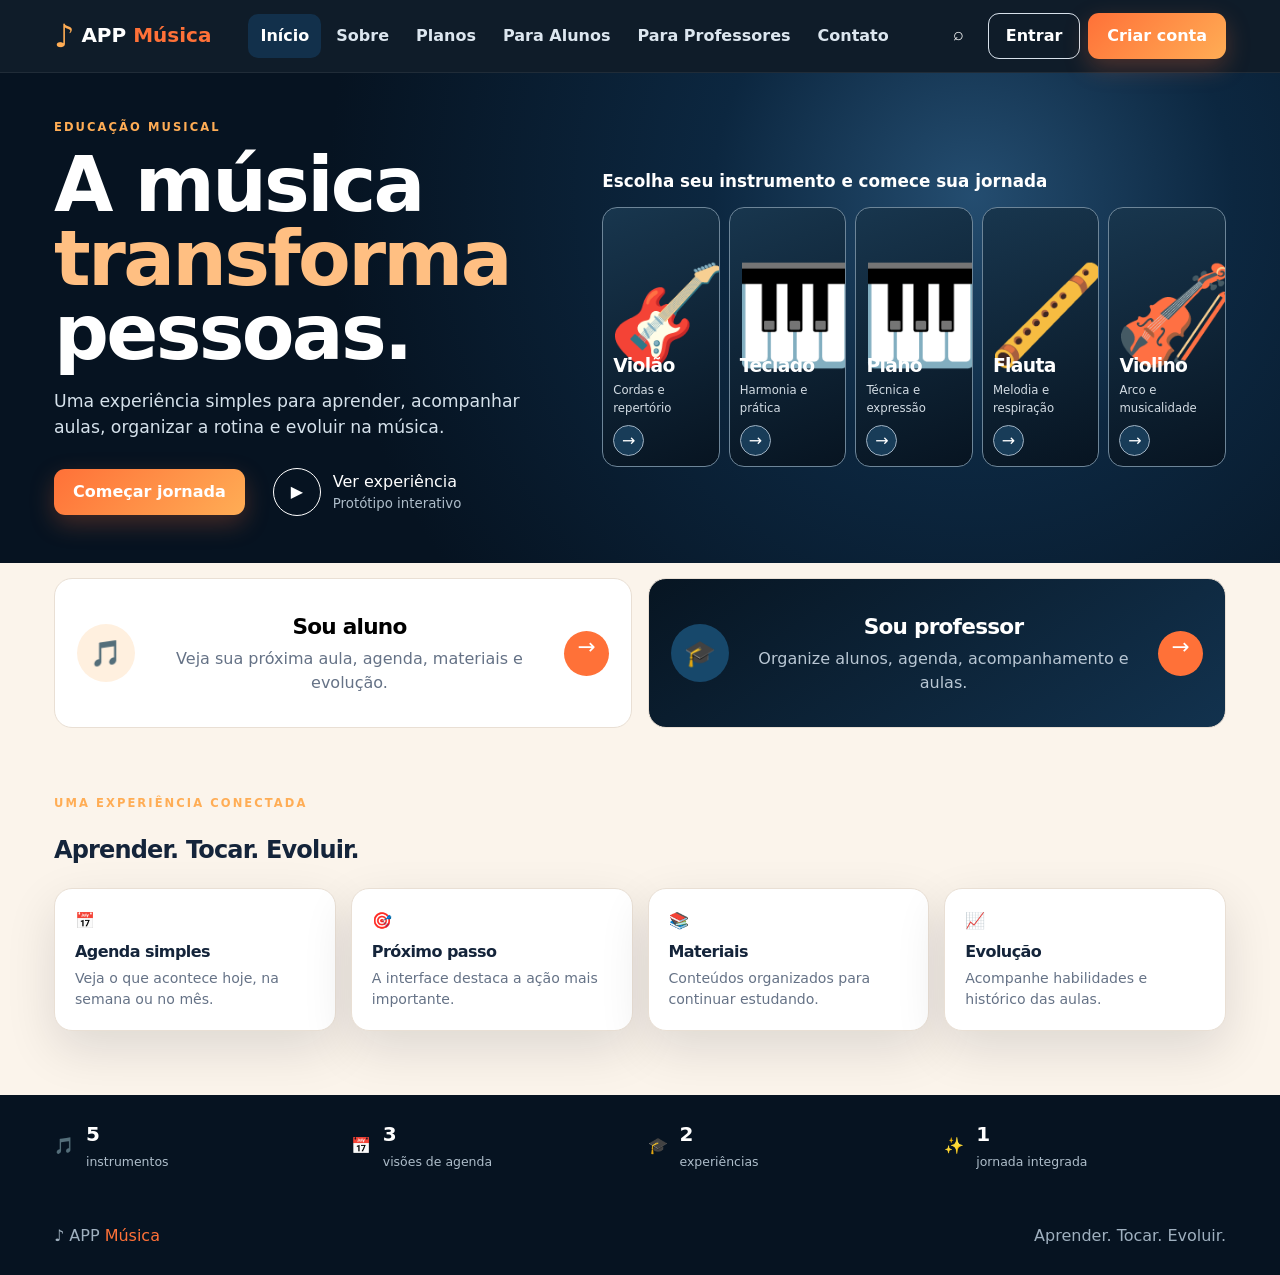
==== commit 0788408e: "feat: inserir tarefa visual de troca de acordes na area do aluno" ====
--- a/index.html
+++ b/index.html
@@ -3,8 +3,8 @@
 :root{--navy:#061321;--navy2:#12324e;--orange:#ff7138;--orange2:#ffad55;--cream:#fbf4eb;--paper:#fffdf9;--ink:#14243a;--muted:#657286;--line:#e9dfd4;--green:#34b58a;--shadow:0 18px 50px rgba(6,19,33,.12)}*{box-sizing:border-box}html{scroll-behavior:smooth}body{margin:0;font-family:Inter,system-ui,-apple-system,"Segoe UI",sans-serif;color:var(--ink);background:var(--cream);line-height:1.5}button,input,select,textarea{font:inherit}button{cursor:pointer}button:focus-visible{outline:3px solid #69b9ef;outline-offset:3px}.wrap{max-width:1220px;margin:auto;padding:0 24px}.view{display:none}.view.active{display:block}header{position:sticky;top:0;z-index:50;background:rgba(6,19,33,.96);backdrop-filter:blur(14px);border-bottom:1px solid #ffffff12;color:#fff}.nav{min-height:72px;display:flex;align-items:center;gap:22px}.brand{font-weight:900;font-size:1.25rem;white-space:nowrap}.brand .note{font-size:2rem;color:var(--orange2);vertical-align:middle}.brand b,.footer-brand span{color:var(--orange)}.navlinks{display:flex;align-items:center;gap:3px;flex:1;justify-content:center}.navlinks button{border:0;background:transparent;color:#dce6ef;padding:10px 12px;border-radius:10px;font-weight:700}.navlinks button:hover,.navlinks button.active{background:#12304b;color:#fff}.nav-actions{display:flex;gap:8px}.icon-btn{width:42px;height:42px;border:0;border-radius:50%;background:transparent;color:#fff;font-size:1.15rem}.outline{border:1px solid #d7e1eb;background:transparent;color:#fff;border-radius:11px;padding:10px 17px;font-weight:800}.orange{border:0;background:linear-gradient(135deg,var(--orange),var(--orange2));color:#fff;border-radius:11px;padding:11px 19px;font-weight:900;box-shadow:0 9px 25px #ff713840}.small-btn,.back-btn{border:1px solid var(--line);background:#fff;color:var(--ink);border-radius:10px;padding:9px 12px;font-weight:800}.small-btn:hover,.back-btn:hover{border-color:#f0a47e}.hero{background:radial-gradient(circle at 76% 25%,#244d70 0,#0c2740 25%,var(--navy) 62%);color:#fff;min-height:490px;overflow:hidden}.hero-grid{display:grid;grid-template-columns:.9fr 1.1fr;gap:38px;align-items:center;min-height:490px}.eyebrow{text-transform:uppercase;letter-spacing:.18em;font-size:.72rem;font-weight:900;color:var(--orange2)}h1,h2,h3{letter-spacing:-.035em}.hero h1{font-size:clamp(3rem,6vw,5.3rem);line-height:.96;margin:12px 0 20px}.hero h1 em{font-style:normal;color:#ffbf82}.hero p{color:#d5e1eb;font-size:1.08rem}.hero-tools{display:flex;gap:22px;align-items:center;margin-top:26px}.play{display:flex;align-items:center;gap:12px;background:transparent;border:0;color:#fff;text-align:left}.play .circle{width:48px;height:48px;border:1px solid #fff;border-radius:50%;display:grid;place-items:center}.play small{display:block;color:#aebdca}.instrument-zone{align-self:stretch;display:flex;align-items:center}.instrument-title{font-size:1.05rem;font-weight:850;margin-bottom:13px}.instrument-grid{display:grid;grid-template-columns:repeat(5,1fr);gap:9px}.instrument-card{min-height:260px;border:1px solid #6d8598;border-radius:15px;background:linear-gradient(160deg,#18364e,#071421);color:#fff;padding:10px;display:flex;flex-direction:column;justify-content:flex-end;text-align:left;position:relative;overflow:hidden;transition:.2s}.instrument-card:hover,.instrument-card.selected{transform:translateY(-6px);border-color:var(--orange2)}.instrument-visual{position:absolute;inset:10px 5px 55px;display:grid;place-items:center;font-size:6rem}.instrument-card h3,.instrument-card p,.instrument-card .go{position:relative;z-index:2}.instrument-card h3{margin:0}.instrument-card p{margin:2px 0 8px;font-size:.73rem;color:#d3dce4}.go{width:31px;height:31px;border:1px solid #9fb1c1;background:#183c58;color:#fff;border-radius:50%;display:grid;place-items:center}.quick{padding:15px 0}.quick-grid{display:grid;grid-template-columns:1fr 1fr;gap:16px}.portal{border-radius:18px;padding:20px 22px;display:flex;align-items:center;gap:18px;min-height:150px;border:1px solid var(--line);background:#fff}.portal.teacher{background:linear-gradient(145deg,#071522,#12324e);color:#fff}.portal-icon{width:58px;height:58px;border-radius:50%;display:grid;place-items:center;font-size:1.6rem;background:#fff0df;flex:none}.portal.teacher .portal-icon{background:#17486b}.portal-body{flex:1}.portal h2{margin:0 0 4px;font-size:1.35rem}.portal p{margin:0;color:var(--muted)}.teacher p{color:#b9c7d4}.arrow{width:45px;height:45px;border:0;border-radius:50%;background:var(--orange);color:#fff;font-size:1.35rem}.section,.dashboard{padding:52px 0 64px}.cards{display:grid;grid-template-columns:repeat(4,1fr);gap:15px}.feature,.panel,.lesson-card,.plan-card,.contact-card,.about-card{background:#fff;border:1px solid var(--line);border-radius:18px;padding:20px;box-shadow:var(--shadow)}.feature h3{font-size:1rem;margin:7px 0 4px}.feature p,.muted{margin:0;color:var(--muted);font-size:.88rem}.stats{background:var(--navy);color:#fff;padding:24px 0}.stats-grid{display:grid;grid-template-columns:repeat(4,1fr);gap:15px}.stat{display:flex;align-items:center;gap:12px}.stat strong{display:block;font-size:1.25rem}.stat span{color:#aebdca;font-size:.78rem}.dashboard-head{display:flex;justify-content:space-between;align-items:end;gap:20px;margin-bottom:22px}.dashboard-head h1{margin:4px 0}.dashboard-head p{margin:0;color:var(--muted)}.kpis{display:grid;grid-template-columns:repeat(4,1fr);gap:14px;margin:20px 0}.kpi{background:#fff;border:1px solid var(--line);border-radius:15px;padding:17px}.kpi small{color:var(--muted)}.kpi strong{display:block;font-size:1.7rem;margin:4px 0}.dash-grid{display:grid;grid-template-columns:1.35fr .65fr;gap:16px}.profile-top{display:grid;grid-template-columns:auto 1fr auto;gap:18px;align-items:center}.profile-avatar{width:76px;height:76px;border-radius:22px;background:linear-gradient(145deg,#ffad55,#1769a8);display:grid;place-items:center;color:#fff;font-size:1.8rem;font-weight:900}.profile-top h2{margin:0}.profile-top p{margin:4px 0;color:var(--muted)}.profile-grid{display:grid;grid-template-columns:1fr 1fr;gap:16px;margin-top:16px}.goal{display:flex;justify-content:space-between;gap:12px;padding:11px 0;border-bottom:1px solid var(--line)}.bar{height:9px;background:#dfe7ec;border-radius:99px;overflow:hidden}.bar i{display:block;height:100%;background:linear-gradient(90deg,var(--orange),var(--orange2));border-radius:99px}.material{display:flex;align-items:center;gap:12px;padding:12px 0;border-bottom:1px solid var(--line)}.material-icon{width:38px;height:38px;border-radius:10px;background:#fff0e4;display:grid;place-items:center}.notice{display:none;padding:12px 14px;border-radius:10px;margin-top:10px;background:#eaf8f2;border:1px solid #bde4d2;color:#176143}.notice.show{display:block}.table-wrap{overflow:auto}.table{width:100%;border-collapse:collapse}.table th,.table td{padding:12px 8px;border-bottom:1px solid var(--line);text-align:left}.table th{font-size:.75rem;color:var(--muted)}.student-row,.schedule-link{cursor:pointer}.dark-dashboard{background:linear-gradient(145deg,#071522,#12324e);color:#fff;border-radius:20px;padding:23px}.dark-dashboard .panel{background:#ffffff0a;border-color:#ffffff12;color:#fff;box-shadow:none}.dark-dashboard .muted{color:#b8c7d4}.schedule-row{display:grid;grid-template-columns:58px 1fr auto;gap:10px;padding:12px 0;border-bottom:1px solid #ffffff12;align-items:center}.donut{width:145px;height:145px;border-radius:50%;background:conic-gradient(#ffad55 0 33%,#2e91d0 33% 54%,#8267e8 54% 71%,#67b8e8 71% 88%,#ef5d68 88%);display:grid;place-items:center}.donut-inner{width:88px;height:88px;border-radius:50%;background:#0c243a;display:grid;place-items:center;text-align:center}.legend-row{display:flex;justify-content:space-between;padding:7px 0}.filter-btn,.filter-tabs button{border:1px solid #ffffff25;background:#ffffff08;color:#dce6ef;border-radius:9px;padding:8px 11px;font-size:.8rem}.filter-btn.active,.filter-btn:hover,.filter-tabs button.active{background:var(--orange);border-color:var(--orange);color:#fff}.dashboard-tools,.filter-tabs{display:flex;gap:10px;flex-wrap:wrap;margin-bottom:14px}
 /* Agenda */.agenda-toolbar{display:flex;align-items:center;justify-content:space-between;gap:14px;flex-wrap:wrap;margin-bottom:18px}.agenda-nav{display:flex;align-items:center;gap:8px}.view-switch{display:flex;background:#e8dfd6;border-radius:11px;padding:4px;gap:3px}.view-switch button{border:0;background:transparent;padding:8px 13px;border-radius:8px;color:#526173;font-weight:800}.view-switch button.active{background:#fff;color:var(--ink)}.agenda-title{font-size:1.35rem;font-weight:900;min-width:230px}.agenda-meta{color:var(--muted);font-size:.84rem}.agenda-filters{display:flex;gap:8px;flex-wrap:wrap;margin-bottom:16px}.select-like{border:1px solid var(--line);background:#fff;border-radius:9px;padding:8px 11px;color:var(--ink)}.next-class{background:linear-gradient(135deg,#071522,#12324e);color:#fff;border-radius:18px;padding:18px 20px;margin-bottom:16px;display:grid;grid-template-columns:auto 1fr auto;gap:16px;align-items:center}.next-class .pulse{width:52px;height:52px;border-radius:15px;background:linear-gradient(135deg,var(--orange),var(--orange2));display:grid;place-items:center;font-size:1.5rem}.next-class h3{margin:0}.next-class p{margin:0;color:#b9c7d4}.agenda-week,.day-view,.month-view{background:#fff;border:1px solid var(--line);border-radius:18px;box-shadow:var(--shadow)}.agenda-week{overflow:auto}.week-head,.week-body{display:grid;grid-template-columns:64px repeat(7,minmax(105px,1fr));min-width:820px}.week-head{border-bottom:1px solid var(--line)}.week-head>div{padding:12px 8px;text-align:center;font-size:.76rem;color:var(--muted);font-weight:900}.week-head .today{color:var(--orange)}.time-col{border-right:1px solid var(--line)}.time-col div{height:78px;padding:8px;font-size:.7rem;color:#8490a0;border-bottom:1px solid #f0e9e2}.day-col{position:relative;border-right:1px solid var(--line);min-height:390px;background:linear-gradient(to bottom,transparent 77px,#f3ece5 78px);background-size:100% 78px}.day-col.today{background-color:#fffaf4}.class-block{position:absolute;left:6px;right:6px;min-height:62px;border:0;border-left:4px solid var(--orange);border-radius:10px;background:#fff2e8;padding:8px;text-align:left;color:var(--ink)}.class-block strong,.class-block span{display:block}.class-block span{font-size:.68rem;color:#667386}.class-block.current{background:#ffe0c8;box-shadow:0 0 0 2px var(--orange2)}.day-view{display:none;padding:20px}.day-view.active{display:block}.day-schedule{display:grid;grid-template-columns:70px 1fr}.day-hour{height:74px;border-bottom:1px solid var(--line);color:#8792a1;font-size:.74rem;padding-top:7px}.day-event{min-height:74px;border-bottom:1px solid var(--line)}.day-event-card{margin:7px 0;padding:11px 14px;border-radius:11px;border-left:4px solid var(--orange);background:#fff2e8;display:flex;justify-content:space-between;width:100%;text-align:left}.month-view{display:none;overflow:hidden}.month-view.active{display:block}.month-grid{display:grid;grid-template-columns:repeat(7,1fr)}.month-grid .dow{padding:11px;text-align:center;background:#f7f1eb;color:#7b8797;font-size:.73rem;font-weight:900}.month-cell{min-height:112px;border-top:1px solid var(--line);border-right:1px solid var(--line);padding:8px}.month-cell.today{background:#fff8ef}.month-day{font-size:.75rem;font-weight:900}.month-day.today{display:inline-grid;place-items:center;width:25px;height:25px;border-radius:50%;background:var(--orange);color:#fff}.month-event{display:block;width:100%;margin-top:6px;border:0;border-radius:6px;padding:4px 6px;background:#fff0e4;font-size:.66rem;text-align:left;white-space:nowrap;overflow:hidden;text-overflow:ellipsis}
 /* Evolution/Aula */.evolution-hero{display:grid;grid-template-columns:auto 1fr auto;gap:18px;align-items:center;background:linear-gradient(135deg,#071522,#12324e);color:#fff;border-radius:20px;padding:24px;margin-bottom:16px}.instrument-badge{width:72px;height:72px;border-radius:20px;background:linear-gradient(135deg,var(--orange),var(--orange2));display:grid;place-items:center;font-size:2.5rem}.evolution-hero h2{margin:0}.evolution-hero p{margin:4px 0;color:#b9c7d4}.filter-tabs button{border:1px solid var(--line);background:#fff;color:#526173;font-weight:800}.skill-grid{display:grid;grid-template-columns:repeat(2,1fr);gap:13px}.skill-card{border:1px solid var(--line);background:#fff;border-radius:15px;padding:17px}.skill-top{display:flex;justify-content:space-between;gap:12px;align-items:center}.skill-top h3{margin:0;font-size:1rem}.skill-level,.tag,.status,.lesson-status{display:inline-flex;border-radius:99px;padding:4px 9px;background:#edf2f6;color:#536273;font-size:.72rem;font-weight:800}.skill-level{background:#fff0e4;color:#9b5c10}.skill-card p{color:var(--muted);font-size:.82rem;margin:7px 0}.skill-card .bar{margin:10px 0 7px}.skill-foot{display:flex;justify-content:space-between;color:var(--muted);font-size:.73rem}.milestones{display:grid;grid-template-columns:repeat(3,1fr);gap:12px}.milestone{background:#fff;border:1px solid var(--line);border-radius:13px;padding:15px}.history-item{width:100%;border:1px solid var(--line);background:#fff;border-radius:14px;padding:15px;text-align:left;margin-bottom:10px;display:grid;grid-template-columns:86px 1fr auto;gap:14px;align-items:center}.history-item:hover{border-color:#f1b18e}.history-date{color:var(--muted);font-size:.78rem}.history-item h3{margin:0 0 3px;font-size:1rem}.history-item p{margin:0;color:var(--muted);font-size:.82rem}.lesson-head{display:flex;align-items:center;gap:14px;margin-bottom:18px}.lesson-grid{display:grid;grid-template-columns:1.25fr .75fr;gap:16px}.lesson-status{background:#eaf8f2;color:#176143;padding:6px 10px}.lesson-label{display:block;font-size:.72rem;text-transform:uppercase;letter-spacing:.12em;color:var(--muted);font-weight:900;margin:17px 0 6px}.lesson-note{width:100%;min-height:130px;border:1px solid var(--line);border-radius:11px;padding:12px;resize:vertical}.lesson-actions{display:flex;gap:10px;flex-wrap:wrap;margin-top:16px}
-/* Marketing */.marketing-head{max-width:780px;margin-bottom:28px}.marketing-head h1{font-size:clamp(2.5rem,5vw,4.2rem);line-height:1;margin:8px 0 14px}.about-grid,.plans,.contact-grid{display:grid;grid-template-columns:repeat(3,1fr);gap:16px}.about-card h2,.plan-card h2,.contact-card h2{margin-top:0}.about-card p,.plan-card p,.contact-card p{color:var(--muted)}.plan-card{position:relative}.plan-card.featured{border:2px solid var(--orange);transform:translateY(-5px)}.plan-badge{position:absolute;right:15px;top:15px;background:var(--orange);color:#fff;padding:5px 9px;border-radius:99px;font-size:.7rem;font-weight:900}.price{font-size:2.3rem;font-weight:950;margin:12px 0}.price small{font-size:.8rem;color:var(--muted);font-weight:600}.plan-card ul{padding-left:20px;color:var(--muted)}.pay-methods{display:flex;gap:7px;flex-wrap:wrap;margin:14px 0}.pay-method{border:1px solid var(--line);border-radius:9px;padding:7px 9px;background:#faf7f2;font-size:.75rem;font-weight:800}.plan-actions{display:flex;gap:8px;flex-wrap:wrap}.checkout{display:none;margin-top:16px;background:#fff;border:1px solid var(--line);border-radius:15px;padding:17px}.checkout.show{display:block}.checkout-methods{display:flex;gap:8px;flex-wrap:wrap}.checkout-methods button{border:1px solid var(--line);background:#fff;border-radius:9px;padding:9px 12px;font-weight:800}.checkout-methods button.active{border-color:var(--orange);background:#fff0e4}.fake-form{display:grid;gap:10px;margin-top:12px}.fake-form input{border:1px solid var(--line);border-radius:9px;padding:10px}.socials{display:flex;gap:9px;flex-wrap:wrap;margin-top:14px}.social{padding:9px 12px;border-radius:10px;background:#edf2f6;color:var(--ink);font-weight:800}.contact-form{display:grid;gap:10px}.contact-form input,.contact-form textarea{border:1px solid var(--line);border-radius:10px;padding:11px;background:#fff}.contact-form textarea{min-height:130px;resize:vertical}footer{background:var(--navy);color:#9fb0bf;padding:27px 0}.footer-row{display:flex;justify-content:space-between;gap:20px;align-items:center}.footer-brand{color:#fff;font-weight:900}
-@media(max-width:1050px){.hero-grid{grid-template-columns:1fr}.instrument-zone{padding-bottom:20px}.cards{grid-template-columns:repeat(2,1fr)}.kpis{grid-template-columns:repeat(2,1fr)}.lesson-grid{grid-template-columns:1fr}.about-grid,.plans,.contact-grid{grid-template-columns:1fr 1fr}}@media(max-width:760px){.nav{flex-wrap:wrap;padding:10px 0}.navlinks{order:3;width:100%;overflow:auto;justify-content:flex-start}.nav-actions{margin-left:auto}.navlinks button{white-space:nowrap}.quick-grid,.dash-grid,.profile-grid,.about-grid,.plans,.contact-grid{grid-template-columns:1fr}.cards{grid-template-columns:1fr}.wrap{padding:0 16px}.hero h1{font-size:3.2rem}.instrument-grid{grid-template-columns:repeat(2,1fr)}.instrument-card{min-height:190px}.dashboard-head{display:block}.dashboard-head .orange{margin-top:15px}.profile-top{grid-template-columns:auto 1fr}.profile-top .orange{grid-column:1/-1}.next-class{grid-template-columns:auto 1fr}.next-class .orange{grid-column:2}.skill-grid,.milestones{grid-template-columns:1fr}.evolution-hero{grid-template-columns:auto 1fr}.evolution-hero .orange{grid-column:1/-1}.history-item{grid-template-columns:1fr auto}.week-head,.week-body{grid-template-columns:54px repeat(7,minmax(90px,1fr))}}@media(max-width:480px){.nav-actions .outline{display:none}.hero-tools{flex-direction:column;align-items:flex-start}.instrument-card{min-height:165px}.instrument-visual{font-size:4.2rem}.kpis{grid-template-columns:1fr 1fr}.stats-grid{grid-template-columns:1fr}.portal{min-height:135px;padding:16px}.view-switch button{padding:7px 9px;font-size:.78rem}.next-class{grid-template-columns:1fr}.next-class .orange{grid-column:auto}}
+/* Marketing */.marketing-head{max-width:780px;margin-bottom:28px}.marketing-head h1{font-size:clamp(2.5rem,5vw,4.2rem);line-height:1;margin:8px 0 14px}.about-grid,.plans,.contact-grid{display:grid;grid-template-columns:repeat(3,1fr);gap:16px}.about-card h2,.plan-card h2,.contact-card h2{margin-top:0}.about-card p,.plan-card p,.contact-card p{color:var(--muted)}.plan-card{position:relative}.plan-card.featured{border:2px solid var(--orange);transform:translateY(-5px)}.plan-badge{position:absolute;right:15px;top:15px;background:var(--orange);color:#fff;padding:5px 9px;border-radius:99px;font-size:.7rem;font-weight:900}.price{font-size:2.3rem;font-weight:950;margin:12px 0}.price small{font-size:.8rem;color:var(--muted);font-weight:600}.plan-card ul{padding-left:20px;color:var(--muted)}.pay-methods{display:flex;gap:7px;flex-wrap:wrap;margin:14px 0}.pay-method{border:1px solid var(--line);border-radius:9px;padding:7px 9px;background:#faf7f2;font-size:.75rem;font-weight:800}.plan-actions{display:flex;gap:8px;flex-wrap:wrap}.checkout{display:none;margin-top:16px;background:#fff;border:1px solid var(--line);border-radius:15px;padding:17px}.checkout.show{display:block}.checkout-methods{display:flex;gap:8px;flex-wrap:wrap}.checkout-methods button{border:1px solid var(--line);background:#fff;border-radius:9px;padding:9px 12px;font-weight:800}.checkout-methods button.active{border-color:var(--orange);background:#fff0e4}.fake-form{display:grid;gap:10px;margin-top:12px}.fake-form input{border:1px solid var(--line);border-radius:9px;padding:10px}.socials{display:flex;gap:9px;flex-wrap:wrap;margin-top:14px}.social{padding:9px 12px;border-radius:10px;background:#edf2f6;color:var(--ink);font-weight:800}.contact-form{display:grid;gap:10px}.contact-form input,.contact-form textarea{border:1px solid var(--line);border-radius:10px;padding:11px;background:#fff}.contact-form textarea{min-height:130px;resize:vertical}footer{background:var(--navy);color:#9fb0bf;padding:27px 0}.footer-row{display:flex;justify-content:space-between;gap:20px;align-items:center}
+.student-task{margin-top:18px;border:1px solid var(--line);border-radius:16px;background:#fffaf5;overflow:hidden}.student-task-head{display:flex;justify-content:space-between;gap:14px;align-items:center;padding:16px 18px 10px}.student-task-head h3{margin:0}.student-task-head p{margin:4px 0 0;color:var(--muted);font-size:.82rem}.student-task-media{display:grid;grid-template-columns:1.15fr .85fr;gap:16px;align-items:center;padding:0 18px 18px}.student-task-media img{display:block;width:100%;aspect-ratio:16/9;object-fit:cover;border-radius:12px;border:1px solid var(--line);background:var(--navy)}.student-task-copy{padding:12px 0}.student-task-copy p{color:var(--muted);font-size:.86rem}.task-chips{display:flex;gap:7px;flex-wrap:wrap;margin:10px 0 14px}.task-chip{padding:5px 9px;border-radius:99px;background:#fff0e4;color:#9b5c10;font-size:.72rem;font-weight:800}.student-task .small-btn{background:#fff}.student-task-notice{display:none;margin:0 18px 18px}.student-task-notice.show{display:block}@media(max-width:1050px){.hero-grid{grid-template-columns:1fr}.instrument-zone{padding-bottom:20px}.cards{grid-template-columns:repeat(2,1fr)}.kpis{grid-template-columns:repeat(2,1fr)}.lesson-grid{grid-template-columns:1fr}.about-grid,.plans,.contact-grid{grid-template-columns:1fr 1fr}}@media(max-width:760px){.nav{flex-wrap:wrap;padding:10px 0}.navlinks{order:3;width:100%;overflow:auto;justify-content:flex-start}.nav-actions{margin-left:auto}.navlinks button{white-space:nowrap}.quick-grid,.dash-grid,.profile-grid,.about-grid,.plans,.contact-grid{grid-template-columns:1fr}.cards{grid-template-columns:1fr}.wrap{padding:0 16px}.hero h1{font-size:3.2rem}.instrument-grid{grid-template-columns:repeat(2,1fr)}.instrument-card{min-height:190px}.dashboard-head{display:block}.dashboard-head .orange{margin-top:15px}.profile-top{grid-template-columns:auto 1fr}.profile-top .orange{grid-column:1/-1}.next-class{grid-template-columns:auto 1fr}.next-class .orange{grid-column:2}.skill-grid,.milestones{grid-template-columns:1fr}.evolution-hero{grid-template-columns:auto 1fr}.evolution-hero .orange{grid-column:1/-1}.history-item{grid-template-columns:1fr auto}.week-head,.week-body{grid-template-columns:54px repeat(7,minmax(90px,1fr))}.student-task-media{grid-template-columns:1fr}.student-task-copy{padding-top:0}}@media(max-width:480px){.nav-actions .outline{display:none}.hero-tools{flex-direction:column;align-items:flex-start}.instrument-card{min-height:165px}.instrument-visual{font-size:4.2rem}.kpis{grid-template-columns:1fr 1fr}.stats-grid{grid-template-columns:1fr}.portal{min-height:135px;padding:16px}.view-switch button{padding:7px 9px;font-size:.78rem}.next-class{grid-template-columns:1fr}.next-class .orange{grid-column:auto}.student-task-head{display:block}.student-task-head .tag{display:inline-flex;margin-top:8px}}
 </style></head><body>
 <header><div class="wrap"><nav class="nav"><div class="brand"><span class="note">♪</span> APP <b>Música</b></div><div class="navlinks"><button class="active" data-route="home">Início</button><button data-route="sobre">Sobre</button><button data-route="planos">Planos</button><button data-route="aluno">Para Alunos</button><button data-route="professor">Para Professores</button><button data-route="contato">Contato</button></div><div class="nav-actions"><button class="icon-btn" id="searchDemo" aria-label="Pesquisar">⌕</button><button class="outline" data-route="aluno">Entrar</button><button class="orange" data-route="aluno">Criar conta</button></div></nav></div></header>
 <main>
@@ -12,7 +12,7 @@
 <section id="sobre" class="view"><div class="dashboard"><div class="wrap"><div class="marketing-head"><div class="eyebrow">Sobre o projeto</div><h1>Uma plataforma pensada para colocar a música no centro da jornada.</h1><p class="muted">O APP Música conecta aprendizagem, rotina e acompanhamento em uma experiência simples, humana e orientada ao próximo passo.</p></div><div class="about-grid"><article class="about-card"><div class="eyebrow">Propósito</div><h2>Aprender com clareza</h2><p>Menos complexidade e mais foco no que o aluno precisa fazer, praticar e compreender.</p></article><article class="about-card"><div class="eyebrow">Experiência</div><h2>Aluno e professor</h2><p>Duas visões do mesmo sistema, conectadas por agenda, aula, evolução e materiais.</p></article><article class="about-card"><div class="eyebrow">Protótipo</div><h2>Validar antes de investir</h2><p>Esta versão usa dados fictícios e ações simuladas para validar a experiência antes de uma implementação real.</p></article></div><div class="panel" style="margin-top:16px"><h3>Como funciona</h3><div class="milestones"><div class="milestone"><b>01 · Escolher</b><p>Instrumento e plano.</p></div><div class="milestone"><b>02 · Aprender</b><p>Agenda e aula.</p></div><div class="milestone"><b>03 · Evoluir</b><p>Habilidades e histórico.</p></div></div></div></div></div></section>
 <section id="planos" class="view"><div class="dashboard"><div class="wrap"><div class="marketing-head"><div class="eyebrow">Planos</div><h1>Escolha o ritmo da sua jornada.</h1><p class="muted">Valores fictícios para validação do protótipo. Nenhuma cobrança real é realizada.</p></div><div class="plans"><article class="plan-card"><h2>Essencial</h2><p>Para começar a estudar.</p><div class="price">R$ 89<small>/mês</small></div><ul><li>4 aulas por mês</li><li>Agenda e materiais</li><li>Acompanhamento básico</li></ul><div class="pay-methods"><span class="pay-method">PIX</span><span class="pay-method">Cartão</span><span class="pay-method">Carteiras digitais</span></div><button class="orange choose-plan" data-plan="Essencial">Escolher plano</button></article><article class="plan-card featured"><span class="plan-badge">Mais escolhido</span><h2>Completo</h2><p>Para evoluir com acompanhamento.</p><div class="price">R$ 149<small>/mês</small></div><ul><li>8 aulas por mês</li><li>Agenda e materiais</li><li>Evolução por habilidades</li><li>Acompanhamento personalizado</li></ul><div class="pay-methods"><span class="pay-method">PIX</span><span class="pay-method">Cartão</span><span class="pay-method">Carteiras digitais</span></div><button class="orange choose-plan" data-plan="Completo">Escolher plano</button></article><article class="plan-card"><h2>Intensivo</h2><p>Para uma rotina de estudo maior.</p><div class="price">R$ 229<small>/mês</small></div><ul><li>12 aulas por mês</li><li>Prioridade de agenda</li><li>Evolução detalhada</li><li>Suporte de acompanhamento</li></ul><div class="pay-methods"><span class="pay-method">PIX</span><span class="pay-method">Cartão</span><span class="pay-method">Carteiras digitais</span></div><button class="orange choose-plan" data-plan="Intensivo">Escolher plano</button></article></div><div id="checkout" class="checkout"><h3 id="checkoutTitle">Finalizar escolha</h3><p class="muted">Checkout simulado — nenhum pagamento será processado.</p><div class="checkout-methods"><button data-pay="PIX">PIX</button><button data-pay="Cartão">Cartão</button><button data-pay="Carteira digital">Carteira digital</button></div><div id="pixBox" class="panel" style="display:none;margin-top:12px"><b>PIX — simulação</b><p class="muted">QR Code fictício · Código copia e cola: APP-MUSICA-DEMO-2026</p></div><div id="cardBox" class="fake-form" style="display:none"><input placeholder="Número do cartão — exemplo"><input placeholder="Nome impresso no cartão"><input placeholder="Validade e CVV"></div><div id="walletBox" class="panel" style="display:none;margin-top:12px"><b>Carteira digital — simulação</b><p class="muted">Escolha entre carteira A ou carteira B para continuar.</p></div><button class="orange" id="confirmPayment" style="margin-top:12px">Confirmar pagamento simulado</button><div id="paymentNotice" class="notice">Pagamento simulado concluído. Nenhuma cobrança foi realizada.</div></div></div></div></section>
 <section id="contato" class="view"><div class="dashboard"><div class="wrap"><div class="marketing-head"><div class="eyebrow">Contato</div><h1>Vamos conversar sobre música?</h1><p class="muted">Canais e informações fictícias para demonstrar a experiência de contato.</p></div><div class="contact-grid"><article class="contact-card"><h2>Fale conosco</h2><p>Atendimento de segunda a sexta, das 9h às 18h.</p><p><b>WhatsApp:</b> (19) 99999-2026</p><p><b>E-mail:</b> contato@appmusica.example</p><p><b>Local:</b> Campinas · SP</p><div class="socials"><button class="social" data-social="Instagram">Instagram</button><button class="social" data-social="YouTube">YouTube</button><button class="social" data-social="TikTok">TikTok</button><button class="social" data-social="Facebook">Facebook</button></div></article><article class="contact-card"><h2>Envie uma mensagem</h2><div class="contact-form"><input placeholder="Seu nome"><input placeholder="Seu e-mail"><textarea placeholder="Como podemos ajudar?"></textarea><button class="orange" id="sendContact">Enviar mensagem</button><div id="contactNotice" class="notice">Mensagem enviada no modo demonstração. Um retorno fictício seria apresentado aqui.</div></div></article><article class="contact-card"><h2>Antes de começar</h2><p>Você pode conhecer os planos, escolher seu instrumento ou entrar diretamente na área de aluno.</p><button class="small-btn" data-route="planos">Ver planos</button> <button class="small-btn" data-route="aluno">Área do aluno</button></article></div></div></div></section>
-<section id="aluno" class="view"><div class="dashboard"><div class="wrap"><div class="dashboard-head"><div><div class="eyebrow">Área do aluno</div><h1>Olá, Marina 👋</h1><p>Seu próximo passo está aqui.</p></div><button class="orange" data-route="agenda">Ver agenda</button></div><div class="kpis"><div class="kpi"><small>Próxima aula</small><strong>14:00</strong><span>Violão</span></div><div class="kpi"><small>Progresso</small><strong>68%</strong><span>neste ciclo</span></div><div class="kpi"><small>Plano</small><strong>Mensal</strong><span>ativo</span></div><div class="kpi"><small>Sequência</small><strong>7 dias</strong><span>de prática</span></div></div><div class="dash-grid"><div class="panel"><h3>Próxima aula</h3><div class="profile-top"><div class="profile-avatar">M</div><div><h2>Violão · Repertório</h2><p>Hoje · 14:00 · Aula online</p><span class="lesson-status">● Confirmada</span></div><button class="orange" data-route="aula">Abrir aula</button></div><div class="profile-grid"><div><h3>Objetivos atuais</h3><div class="goal"><span>Troca de acordes</span><b>80%</b></div><div class="goal"><span>Ritmo</span><b>65%</b></div><div class="goal"><span>Repertório</span><b>60%</b></div></div><div><h3>Materiais recentes</h3><div class="material"><div class="material-icon">🎼</div><div><b>Exercício de acordes</b><br><small>PDF · atualizado hoje</small></div></div><div class="material"><div class="material-icon">🎧</div><div><b>Faixa de estudo</b><br><small>Áudio · 4 min</small></div></div></div></div></div><div class="panel"><h3>Sua evolução</h3><p class="muted">Veja o que está sendo desenvolvido agora.</p><button class="orange" data-route="evolucao">Ver evolução por habilidades</button><div class="bar" style="margin:18px 0 8px"><i style="width:68%"></i></div><p>68% do ciclo concluído</p></div></div><div id="studentNotice" class="notice">Ação simulada realizada.</div></div></div></section>
+<section id="aluno" class="view"><div class="dashboard"><div class="wrap"><div class="dashboard-head"><div><div class="eyebrow">Área do aluno</div><h1>Olá, Marina 👋</h1><p>Seu próximo passo está aqui.</p></div><button class="orange" data-route="agenda">Ver agenda</button></div><div class="kpis"><div class="kpi"><small>Próxima aula</small><strong>14:00</strong><span>Violão</span></div><div class="kpi"><small>Progresso</small><strong>68%</strong><span>neste ciclo</span></div><div class="kpi"><small>Plano</small><strong>Mensal</strong><span>ativo</span></div><div class="kpi"><small>Sequência</small><strong>7 dias</strong><span>de prática</span></div></div><div class="dash-grid"><div class="panel"><h3>Próxima aula</h3><div class="profile-top"><div class="profile-avatar">M</div><div><h2>Violão · Repertório</h2><p>Hoje · 14:00 · Aula online</p><span class="lesson-status">● Confirmada</span></div><button class="orange" data-route="aula">Abrir aula</button></div><div class="profile-grid"><div><h3>Objetivos atuais</h3><div class="goal"><span>Troca de acordes</span><b>80%</b></div><div class="goal"><span>Ritmo</span><b>65%</b></div><div class="goal"><span>Repertório</span><b>60%</b></div></div><div><h3>Materiais recentes</h3><div class="material"><div class="material-icon">🎼</div><div><b>Exercício de acordes</b><br><small>PDF · atualizado hoje</small></div></div><div class="material"><div class="material-icon">🎧</div><div><b>Faixa de estudo</b><br><small>Áudio · 4 min</small></div></div></div></div><div class="student-task"><div class="student-task-head"><div><div class="eyebrow">Tarefa de hoje</div><h3>Troca de acordes · G → C</h3><p>Pratique a passagem entre os acordes sem perder o pulso.</p></div><span class="tag">🎸 60 BPM</span></div><div class="student-task-media"><img src="assets/aula-violao-troca-acordes.svg" alt="Material visual da aula de violão com diagramas dos acordes G e C e ritmo sugerido a 60 BPM"><div class="student-task-copy"><b>Prática guiada</b><p>Faça 4 repetições de G → C. Depois tente tocar a sequência mantendo o ritmo.</p><div class="task-chips"><span class="task-chip">Troca de acordes</span><span class="task-chip">Ritmo</span><span class="task-chip">Repertório</span></div><button class="small-btn" id="startTask">Começar tarefa</button></div></div><div id="studentTaskNotice" class="notice student-task-notice">Tarefa iniciada. O próximo passo é praticar G → C por 4 repetições. Ação simulada.</div></div></div><div class="panel"><h3>Sua evolução</h3><p class="muted">Veja o que está sendo desenvolvido agora.</p><button class="orange" data-route="evolucao">Ver evolução por habilidades</button><div class="bar" style="margin:18px 0 8px"><i style="width:68%"></i></div><p>68% do ciclo concluído</p></div></div><div id="studentNotice" class="notice">Ação simulada realizada.</div></div></div></section>
 <section id="professor" class="view"><div class="dashboard"><div class="wrap"><div class="dashboard-head"><div><div class="eyebrow">Professor / ADM</div><h1>Painel de acompanhamento</h1><p>Priorize o que precisa da sua atenção.</p></div><button class="orange" data-route="agenda">Abrir agenda</button></div><div class="dark-dashboard"><div class="kpis"><div class="kpi"><small>Aulas hoje</small><strong>5</strong><span>2 concluídas</span></div><div class="kpi"><small>Próxima aula</small><strong>14:00</strong><span>Marina · Violão</span></div><div class="kpi"><small>Acompanhar</small><strong>3</strong><span>alunos</span></div><div class="kpi"><small>Materiais</small><strong>8</strong><span>recentes</span></div></div><div class="dash-grid"><div class="panel"><h3>Agenda de hoje</h3><div class="schedule-row schedule-link" data-class="Marina|Violão|14:00"><b>14:00</b><div><b>Marina</b><br><span class="muted">Violão · Repertório</span></div><span class="status">Próxima</span></div><div class="schedule-row schedule-link" data-class="Lucas|Teclado|15:00"><b>15:00</b><div><b>Lucas</b><br><span class="muted">Teclado · Harmonia</span></div><span class="status">Agendada</span></div><div class="schedule-row schedule-link" data-class="Sofia|Piano|16:00"><b>16:00</b><div><b>Sofia</b><br><span class="muted">Piano · Técnica</span></div><span class="status">Agendada</span></div></div><div class="panel"><h3>Distribuição</h3><div style="display:flex;justify-content:center;margin:15px"><div class="donut"><div class="donut-inner"><strong>24</strong><span>alunos</span></div></div></div><div class="legend-row"><span>Violão</span><b>8</b></div><div class="legend-row"><span>Teclado</span><b>5</b></div><div class="legend-row"><span>Piano</span><b>4</b></div><div class="legend-row"><span>Flauta</span><b>4</b></div><div class="legend-row"><span>Violino</span><b>3</b></div></div></div><div class="panel" style="margin-top:16px"><h3>Alunos</h3><div class="dashboard-tools"><button class="filter-btn active">Todos</button><button class="filter-btn">Precisa atenção</button><button class="filter-btn">Ativos</button></div><div class="table-wrap"><table class="table"><thead><tr><th>Aluno</th><th>Instrumento</th><th>Próxima aula</th><th>Status</th></tr></thead><tbody><tr class="student-row"><td><b>Marina</b></td><td>Violão</td><td>Hoje · 14:00</td><td><span class="status">Acompanhar</span></td></tr><tr class="student-row"><td><b>Lucas</b></td><td>Teclado</td><td>Hoje · 15:00</td><td><span class="status">Em dia</span></td></tr><tr class="student-row"><td><b>Sofia</b></td><td>Piano</td><td>Hoje · 16:00</td><td><span class="status">Em dia</span></td></tr></tbody></table></div></div></div></div></div></section>
 <section id="agenda" class="view"><div class="dashboard"><div class="wrap"><div class="dashboard-head"><div><div class="eyebrow">Agenda</div><h1>Rotina de aulas</h1><p>Encontre primeiro o que acontece <b>hoje</b>.</p></div><button class="orange" id="agendaTodayTop">Hoje</button></div><div class="next-class"><div class="pulse">🎵</div><div><h3 id="nextClassTitle">Próxima aula hoje</h3><p id="nextClassInfo">14:00 · Marina · Violão</p></div><button class="orange" id="openNextClass">Abrir aula</button></div><div class="agenda-toolbar"><div class="agenda-nav"><button class="small-btn" id="prevPeriod">‹</button><button class="small-btn" id="agendaToday">Hoje</button><button class="small-btn" id="nextPeriod">›</button><div><div class="agenda-title" id="agendaTitle">Semana atual</div><div class="agenda-meta" id="agendaMeta">Visão semanal</div></div></div><div class="view-switch"><button class="active" data-agenda-view="week">Semanal</button><button data-agenda-view="day">Diário</button><button data-agenda-view="month">Mensal</button></div></div><div class="agenda-filters"><select class="select-like" id="instrumentFilter"><option value="all">Todos os instrumentos</option><option>Violão</option><option>Teclado</option><option>Piano</option><option>Flauta</option><option>Violino</option></select><select class="select-like" id="statusFilter"><option value="all">Todos os status</option><option value="upcoming">Próximas</option><option value="done">Realizadas</option></select></div><div id="weekView" class="agenda-week"></div><div id="dayView" class="day-view"></div><div id="monthView" class="month-view"></div><div id="agendaNotice" class="notice">Ação simulada: contexto da aula aberto.</div></div></div></section>
 <section id="evolucao" class="view"><div class="dashboard"><div class="wrap"><div class="dashboard-head"><div><div class="eyebrow">Evolução</div><h1>Seu desenvolvimento</h1><p>Veja primeiro o que está sendo trabalhado agora.</p></div><button class="small-btn" data-route="aula">Voltar para aula</button></div><div class="evolution-hero"><div class="instrument-badge">🎸</div><div><h2>Violão</h2><p>Instrumento principal · Nível intermediário</p><span class="status">Em evolução</span></div><button class="orange" data-route="aula">Abrir aula atual</button></div><div class="filter-tabs"><button class="active" data-skill-filter="recent">Últimas 3 aulas</button><button data-skill-filter="all">Todas as habilidades</button></div><div id="skillGrid" class="skill-grid"></div><div class="panel" style="margin-top:16px"><h3>Próximos objetivos</h3><div class="milestones"><div class="milestone"><b>🎵 Ritmo</b><p>Manter 70 bpm com menos interrupções.</p></div><div class="milestone"><b>🎸 Técnica</b><p>Trocar acordes sem perder o pulso.</p></div><div class="milestone"><b>🎶 Repertório</b><p>Concluir mais uma música do ciclo.</p></div></div></div><div class="panel" style="margin-top:16px"><div class="dashboard-head"><div><h3>Histórico das aulas</h3><p>Registros que alimentam a visão de evolução.</p></div><span class="tag">6 registros</span></div><div id="historyList"></div></div><div id="evolutionNotice" class="notice">Evolução atualizada a partir do registro da aula. Ação simulada.</div></div></div></section>
@@ -33,6 +33,7 @@
 function renderAgenda(){const monday=startWeek(cursor),fmt=d=>d.toLocaleDateString('pt-BR',{day:'2-digit',month:'short'});$('#weekView').style.display=agendaView==='week'?'block':'none';$('#dayView').classList.toggle('active',agendaView==='day');$('#monthView').classList.toggle('active',agendaView==='month');if(agendaView==='week'){$('#agendaTitle').textContent=`${fmt(monday)} – ${fmt(new Date(monday.getFullYear(),monday.getMonth(),monday.getDate()+6))}`;$('#agendaMeta').textContent='Visão semanal · hoje destacado';renderWeek()}if(agendaView==='day'){$('#agendaTitle').textContent=cursor.toLocaleDateString('pt-BR',{day:'2-digit',month:'short'});$('#agendaMeta').textContent='Visão diária · dia atual';renderDay()}if(agendaView==='month'){$('#agendaTitle').textContent=cursor.toLocaleDateString('pt-BR',{month:'long',year:'numeric'});$('#agendaMeta').textContent='Visão mensal';renderMonth()}updateNextClass()}function updateNextClass(){const n=new Date(),dow=n.getDay()||7,now=n.getHours()*60+n.getMinutes(),next=classes.filter(c=>c.day===dow).sort((a,b)=>parseTime(a.time)-parseTime(b.time)).find(c=>parseTime(c.time)>=now);if(!next){$('#nextClassTitle').textContent='Nenhuma aula restante hoje';$('#nextClassInfo').textContent='Você pode consultar a semana ou o mês.';$('#openNextClass').disabled=true}else{$('#nextClassTitle').textContent='Próxima aula hoje';$('#nextClassInfo').textContent=`${next.time} · ${next.name} · ${next.instrument}`;$('#openNextClass').disabled=false;$('#openNextClass').onclick=()=>openClass(next)}}
 $$('[data-agenda-view]').forEach(b=>b.onclick=()=>{agendaView=b.dataset.agendaView;$$('[data-agenda-view]').forEach(x=>x.classList.toggle('active',x===b));if(agendaView==='day')cursor=new Date();renderAgenda()});$('#agendaToday').onclick=()=>{cursor=new Date();renderAgenda()};$('#agendaTodayTop').onclick=()=>{cursor=new Date();renderAgenda()};$('#prevPeriod').onclick=()=>{if(agendaView==='week')cursor.setDate(cursor.getDate()-7);else if(agendaView==='day')cursor.setDate(cursor.getDate()-1);else cursor.setMonth(cursor.getMonth()-1);renderAgenda()};$('#nextPeriod').onclick=()=>{if(agendaView==='week')cursor.setDate(cursor.getDate()+7);else if(agendaView==='day')cursor.setDate(cursor.getDate()+1);else cursor.setMonth(cursor.getMonth()+1);renderAgenda()};$('#instrumentFilter').onchange=renderAgenda;$('#statusFilter').onchange=renderAgenda;$('#backAgenda').onclick=()=>route('agenda');$$('.schedule-link').forEach(r=>r.onclick=()=>{const[a,b,c]=r.dataset.class.split('|');openClass({name:a,instrument:b,time:c,title:'Aula',status:'upcoming',day:new Date().getDay()||7})});$$('.filter-btn').forEach(b=>b.onclick=()=>{$$('.filter-btn').forEach(x=>x.classList.remove('active'));b.classList.add('active')});
 function renderEvolution(){const recentIds=new Set(history.slice(0,3).flatMap(h=>h.skills));const list=skillFilter==='recent'?skills.filter(s=>recentIds.has(s.id)):skills;$('#skillGrid').innerHTML=list.map(s=>`<article class="skill-card"><div class="skill-top"><h3>${s.icon} ${s.name}</h3><span class="skill-level">${s.level}</span></div><p>${skillFilter==='recent'?'Trabalhada nas últimas 3 aulas.':'Acompanhamento geral do instrumento.'}</p><div class="bar"><i style="width:${s.value}%"></i></div><div class="skill-foot"><span>${s.value}% de desenvolvimento</span><span>${s.lessons} aula(s) recente(s)</span></div><div class="skill-foot" style="margin-top:5px"><span>Último trabalho</span><b>${s.last}</b></div></article>`).join('');$('#historyList').innerHTML=history.map((h,i)=>`<button class="history-item" data-history="${i}"><div class="history-date">${h.date}</div><div><h3>${h.title}</h3><p>${h.obs}</p><div style="margin-top:6px">${h.skills.map(id=>{const s=skills.find(x=>x.id===id);return `<span class="tag">${s.icon} ${s.name}</span>`}).join(' ')}</div></div><span>→</span></button>`).join('');$$('.history-item').forEach(b=>b.onclick=()=>{const h=history[Number(b.dataset.history)];openClass({name:'Marina',instrument:'Violão',time:h.time,title:h.title,status:'done',day:1})})}$$('[data-skill-filter]').forEach(b=>b.onclick=()=>{skillFilter=b.dataset.skillFilter;$$('[data-skill-filter]').forEach(x=>x.classList.toggle('active',x===b));renderEvolution()});$('#saveLesson').onclick=()=>{$('#lessonNotice').classList.add('show');$('#evolutionNotice')?.classList.add('show');renderEvolution()};$('#finishLesson').onclick=()=>{$('#lessonNotice').textContent='Aula marcada como realizada. Habilidades registradas e evolução atualizada — ação simulada.';$('#lessonNotice').classList.add('show');history[0].date='Hoje · 14:00';renderEvolution()};
+$('#startTask').onclick=()=>$('#studentTaskNotice').classList.add('show');
 /* Planos / checkout */
 $$('.choose-plan').forEach(b=>b.onclick=()=>{$('#checkout').classList.add('show');$('#checkoutTitle').textContent=`Plano ${b.dataset.plan} · pagamento simulado`;$('#checkout').scrollIntoView({behavior:'smooth',block:'center'})});$$('[data-pay]').forEach(b=>b.onclick=()=>{$$('[data-pay]').forEach(x=>x.classList.remove('active'));b.classList.add('active');$('#pixBox').style.display=b.dataset.pay==='PIX'?'block':'none';$('#cardBox').style.display=b.dataset.pay==='Cartão'?'grid':'none';$('#walletBox').style.display=b.dataset.pay==='Carteira digital'?'block':'none'});$('#confirmPayment').onclick=()=>$('#paymentNotice').classList.add('show');
 $$('[data-social]').forEach(b=>b.onclick=()=>alert(`${b.dataset.social}: perfil demonstrativo — nenhum perfil real está conectado.`));$('#sendContact').onclick=()=>$('#contactNotice').classList.add('show');setInterval(updateNextClass,60000);renderEvolution();
